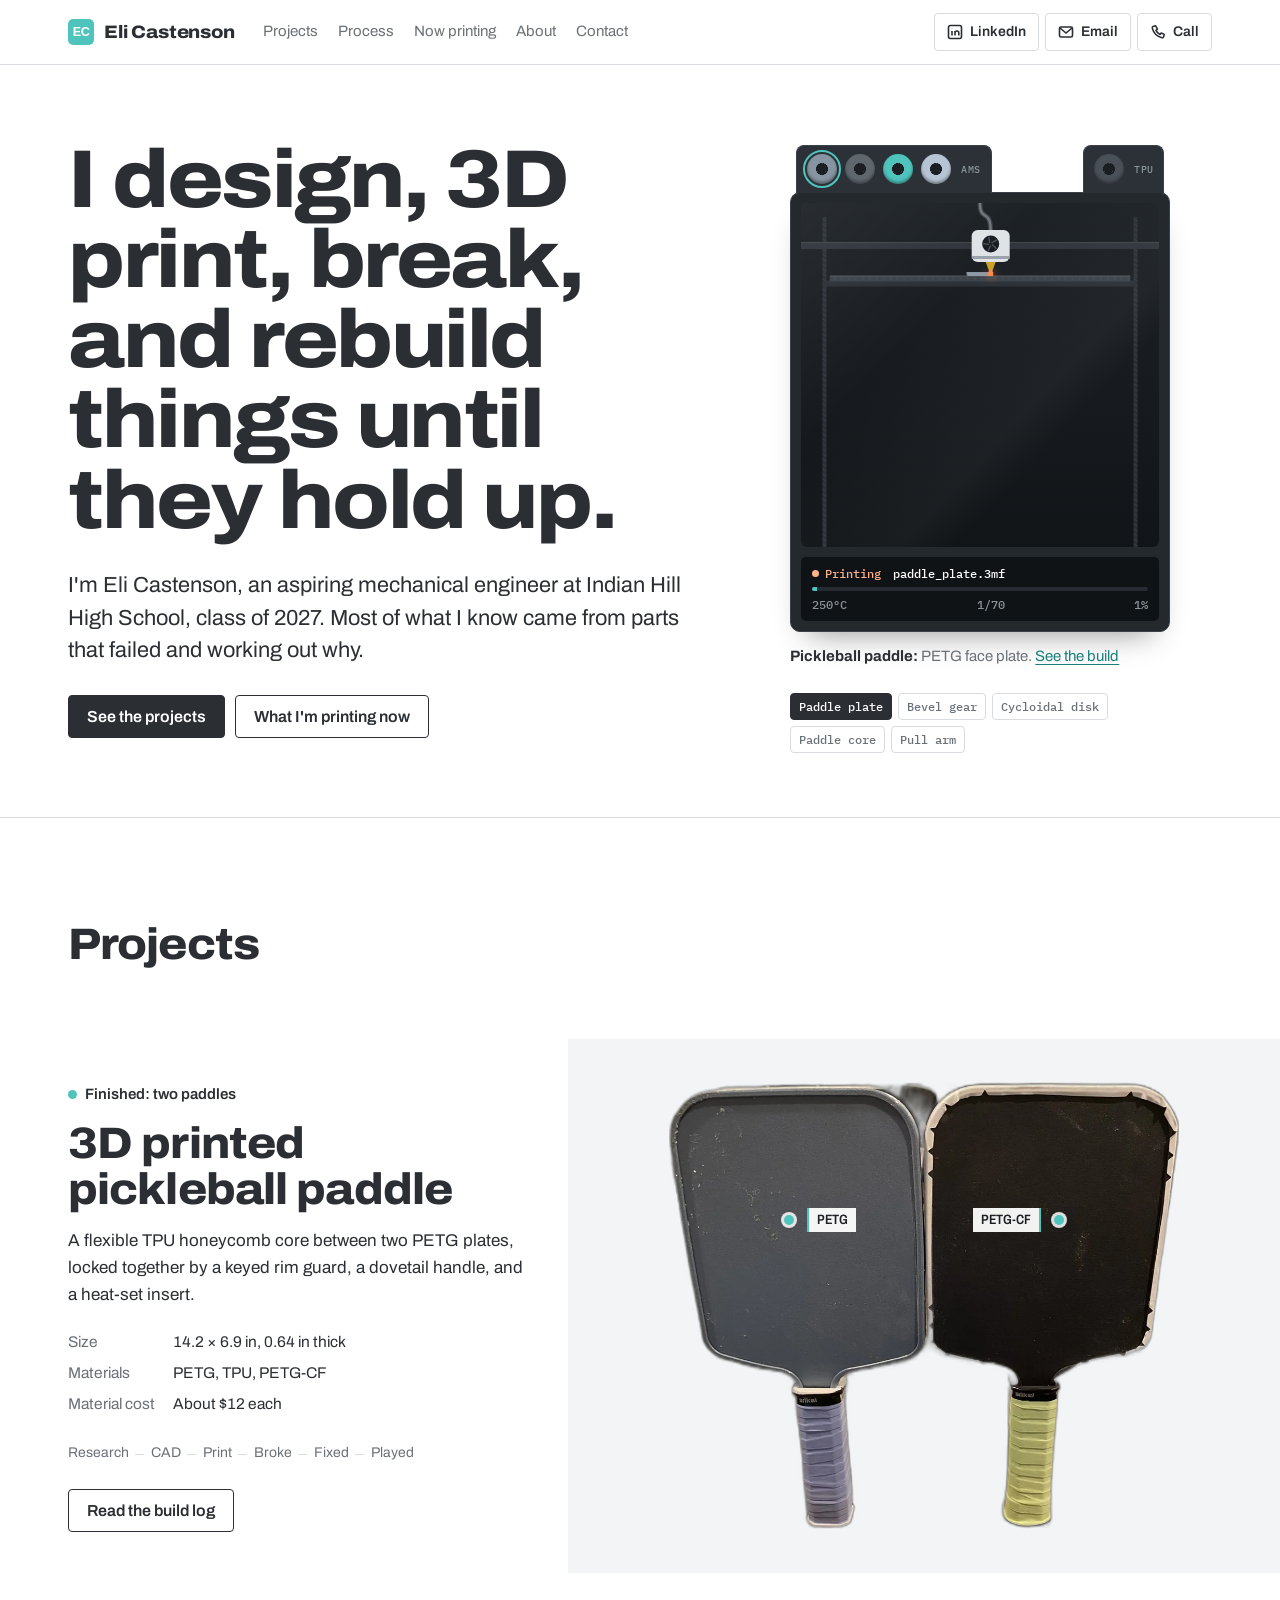
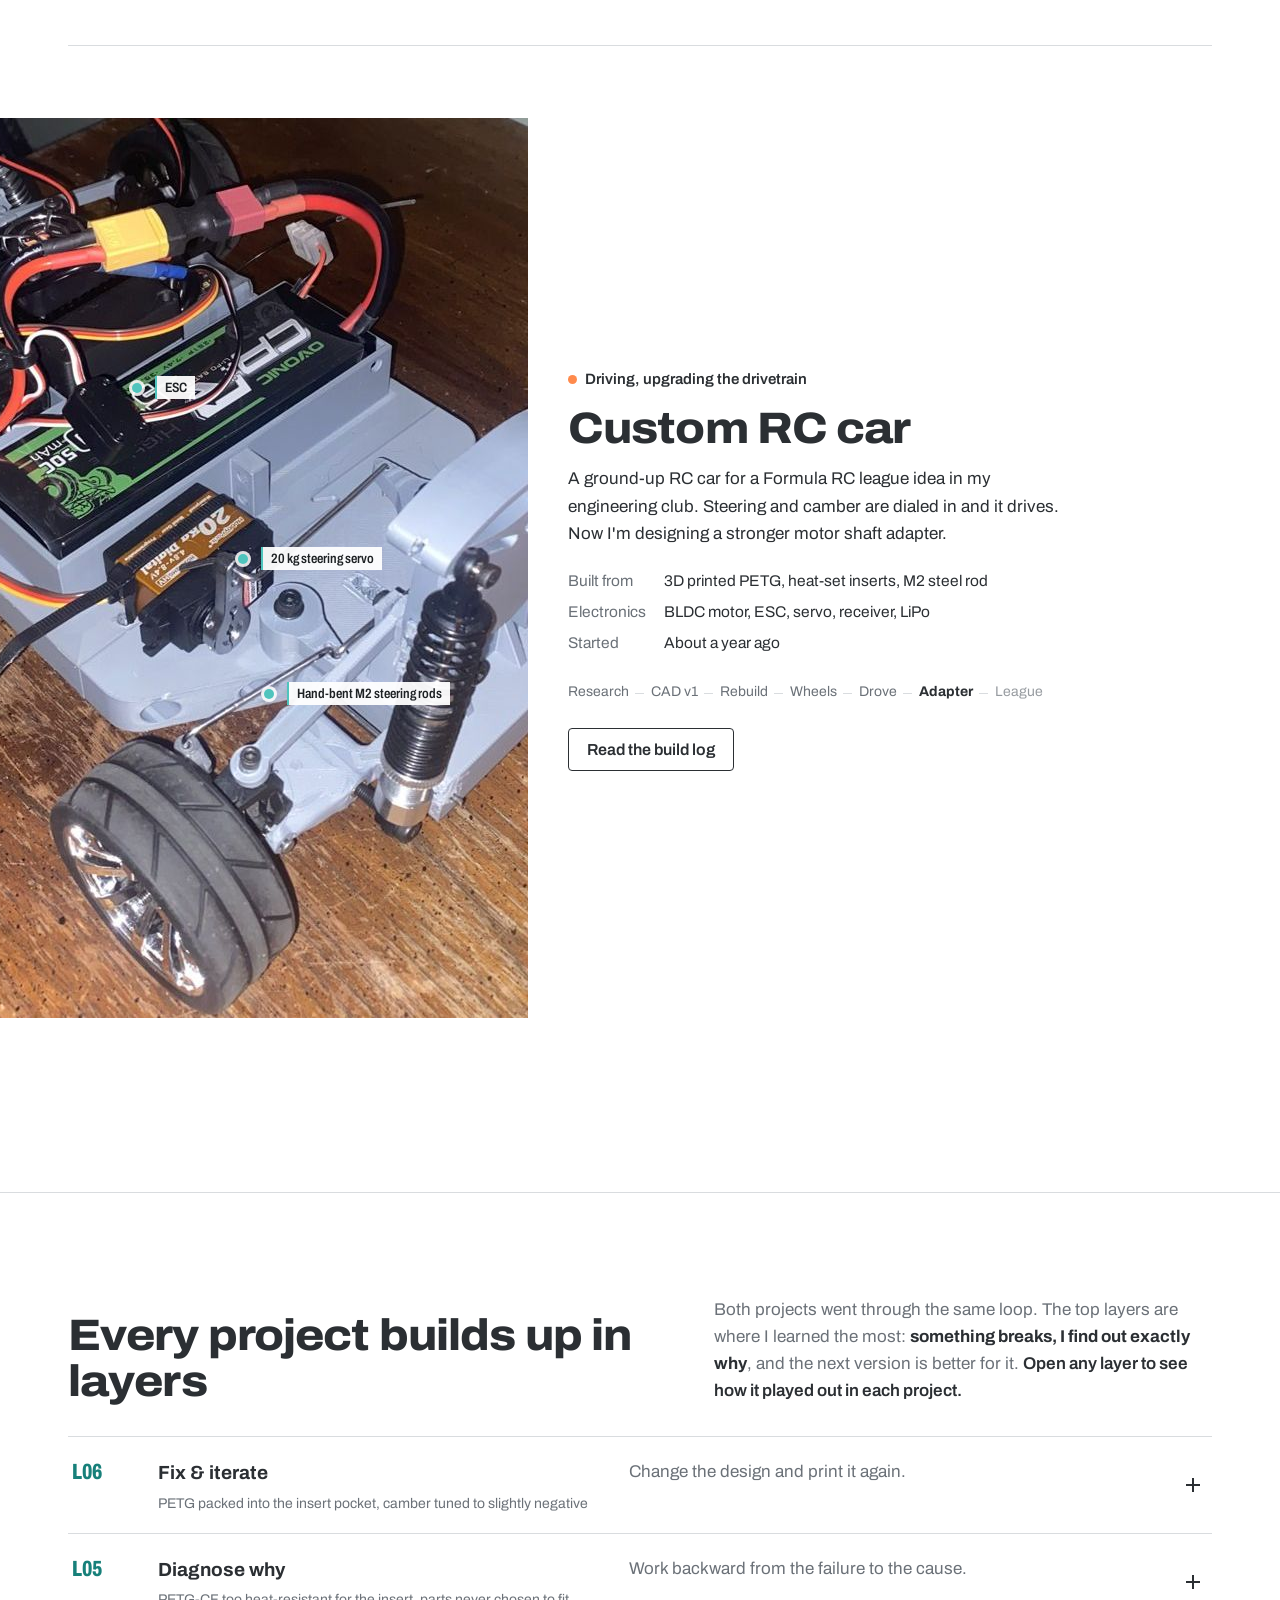
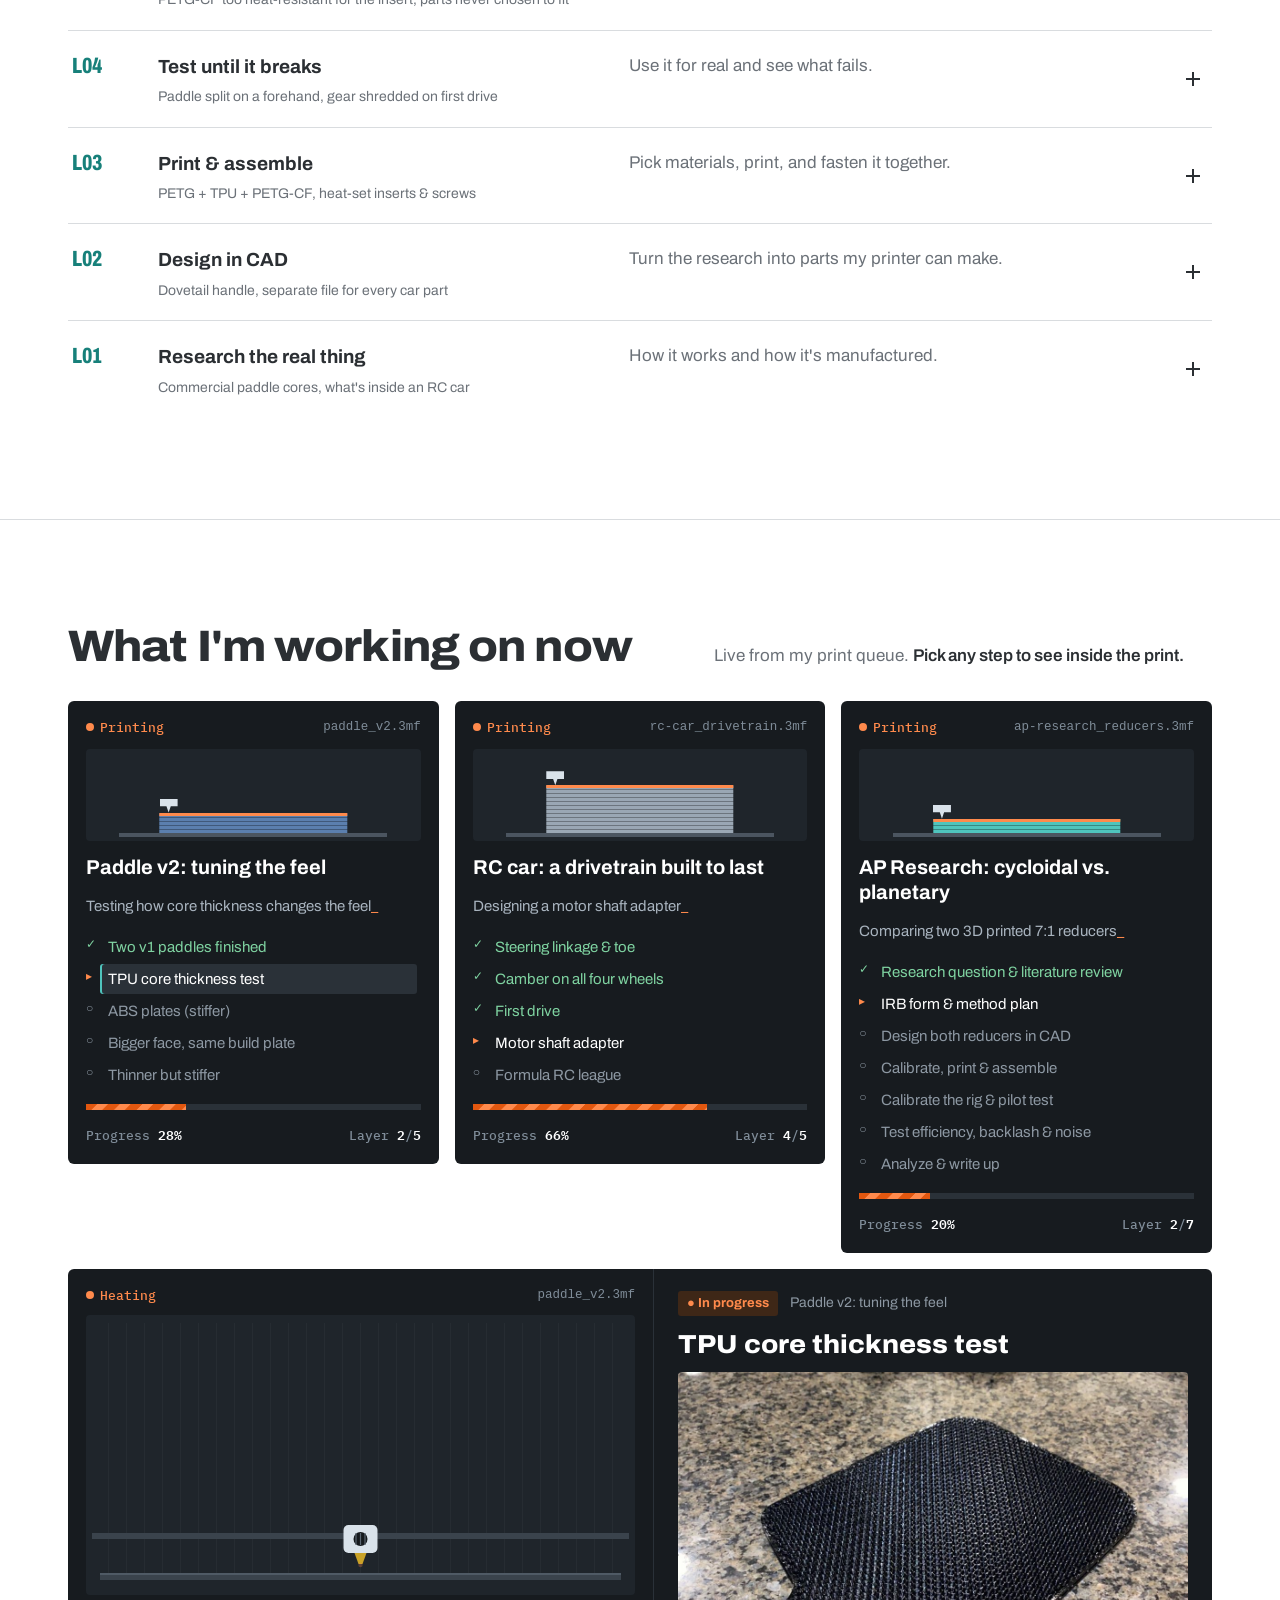
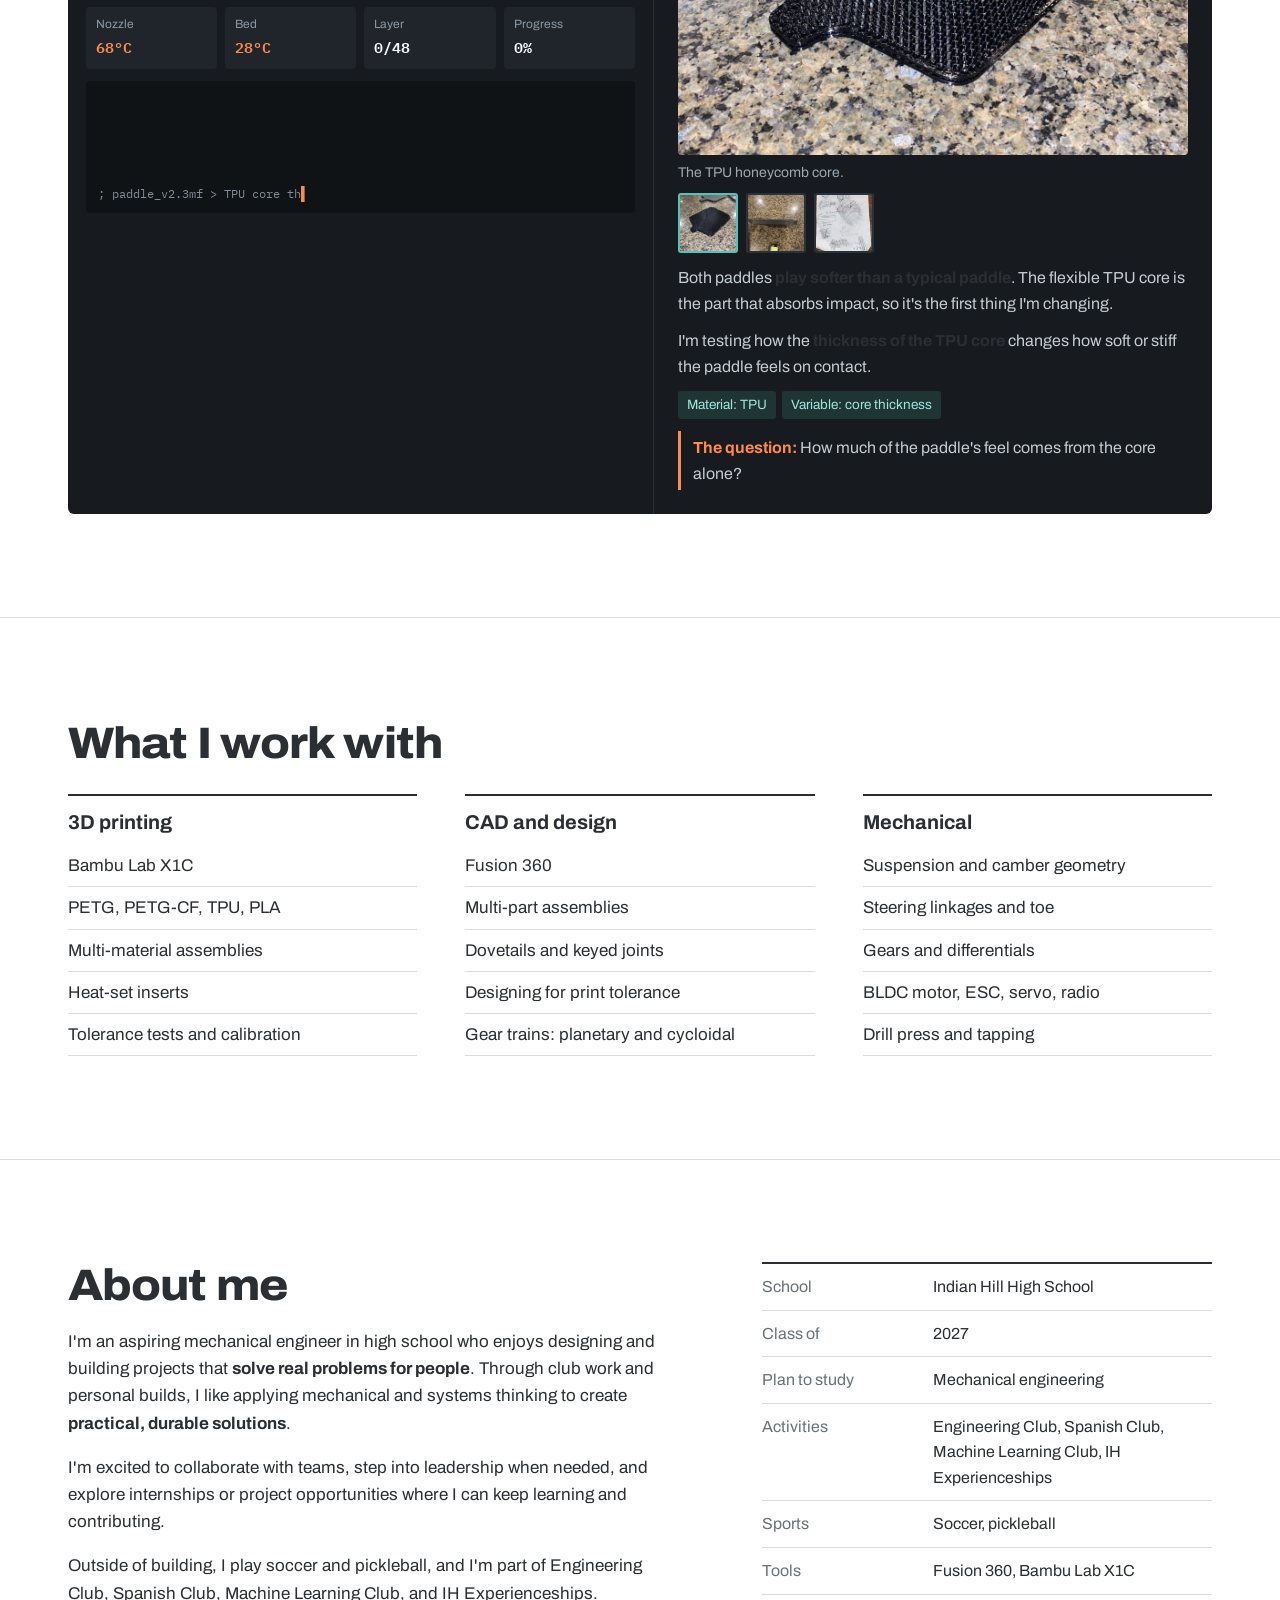
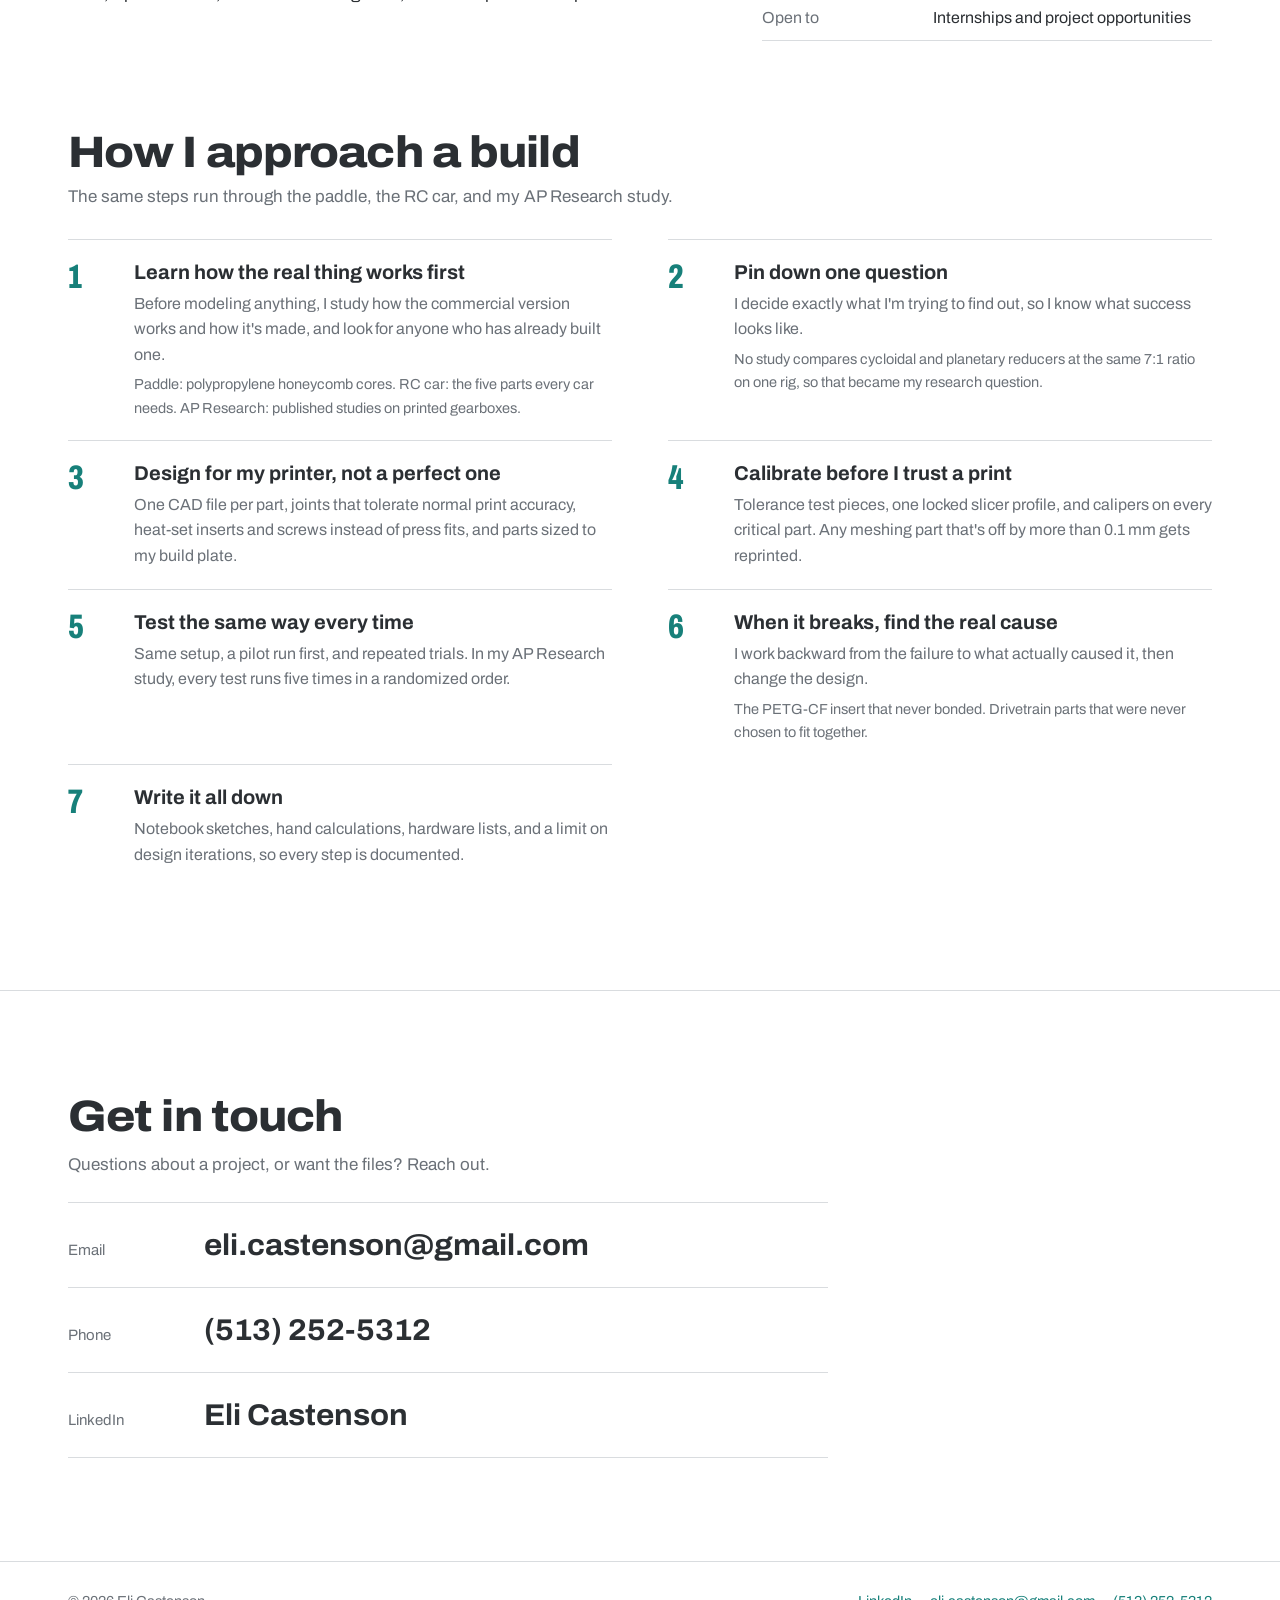
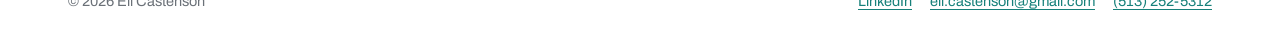
==== index.html @ 27ac88a5 "Animated printer hero that cycles parts from each project; stop stretching photos Co-Authored-By: Cl" ====
<!doctype html>
<html lang="en">
<head>
  <meta charset="utf-8">
  <meta name="viewport" content="width=device-width, initial-scale=1">
  <title>Eli Castenson: engineering portfolio</title>
  <meta name="description" content="Design projects by Eli Castenson: a 3D printed pickleball paddle, a custom RC car, and an AP Research study of printed gearboxes.">
  <meta property="og:title" content="Eli Castenson: engineering portfolio">
  <meta property="og:description" content="Design projects by Eli Castenson: a 3D printed pickleball paddle, a custom RC car, and an AP Research study of printed gearboxes.">
  <meta property="og:image" content="images/paddle/card.jpg">
  <link rel="icon" href="favicon.svg" type="image/svg+xml">
  <link rel="icon" href="favicon-32.png" type="image/png" sizes="32x32">
  <link rel="icon" href="favicon.ico" sizes="any">
  <link rel="apple-touch-icon" href="apple-touch-icon.png">
  <meta name="theme-color" content="#ffffff">
  <link rel="preconnect" href="https://fonts.googleapis.com">
  <link rel="preconnect" href="https://fonts.gstatic.com" crossorigin>
  <link href="https://fonts.googleapis.com/css2?family=Archivo:wdth,wght@62..125,400..800&family=IBM+Plex+Mono:wght@400;500;600&display=swap" rel="stylesheet">
  <link rel="stylesheet" href="style.css?v=12">
</head>
<body>

<header class="site-header">
  <div class="wrap">
    <a class="brand" href="index.html"><img src="favicon.svg" alt="">Eli Castenson</a>
    <nav class="nav" aria-label="Main">
      <a href="#projects">Projects</a>
      <a href="#process">Process</a>
      <a href="#now">Now printing</a>
      <a href="#about">About</a>
      <a href="#contact">Contact</a>
    </nav>
    <div class="hdr-contact">
      <a href="https://www.linkedin.com/in/eli-castenson-846267266/" target="_blank" rel="noopener"><svg viewBox="0 0 16 16" fill="none" stroke="currentColor" stroke-width="1.6" aria-hidden="true"><rect x="1.5" y="1.5" width="13" height="13" rx="2"/><path d="M5 7v4.5M5 4.6v.1M8 11.5V7m0 2c0-1.3.9-2 2-2s1.8.7 1.8 2v2.5"/></svg><span>LinkedIn</span></a>
      <a href="mailto:eli.castenson@gmail.com"><svg viewBox="0 0 16 16" fill="none" stroke="currentColor" stroke-width="1.6" aria-hidden="true"><rect x="1.5" y="3" width="13" height="10" rx="1.5"/><path d="M2 4l6 5 6-5"/></svg><span>Email</span></a>
      <a href="tel:+15132525312"><svg viewBox="0 0 16 16" fill="none" stroke="currentColor" stroke-width="1.6" aria-hidden="true"><path d="M5.6 1.8 3.4 2.3c-.8.2-1.3 1-1.1 1.8 1.2 4.7 4.9 8.4 9.6 9.6.8.2 1.6-.3 1.8-1.1l.5-2.2-3-1.4-1.2 1.4c-1.8-.8-3.2-2.2-4-4l1.4-1.2z" stroke-linejoin="round"/></svg><span>Call</span></a>
    </div>
  </div>
</header>

<main>

  <!-- Hero: a printer that keeps printing real parts from my projects (hero-printer.js) -->
  <section class="hero">
    <div class="wrap hero-grid">
      <div class="hero-text">
        <h1>I design, 3D print, break, and rebuild things until they hold up.</h1>
        <p class="lede">I'm Eli Castenson, an aspiring mechanical engineer at Indian Hill High School, class of 2027. Most of what I know came from parts that failed and working out why.</p>
        <div class="actions">
          <a class="btn solid" href="#projects">See the projects</a>
          <a class="btn" href="#now">What I'm printing now</a>
        </div>
      </div>

      <figure class="hp" id="hp">
        <div class="hp-top" aria-hidden="true">
          <div class="hp-ams"><span class="sp" style="--c:#8794a1"></span><span class="sp" style="--c:#5f666d"></span><span class="sp" style="--c:#4fc4bd"></span><span class="sp" style="--c:#b7c4d3"></span><small>AMS</small></div>
          <div class="hp-ext"><span class="sp" style="--c:#4a5057"></span><small>TPU</small></div>
        </div>
        <div class="hp-box">
          <canvas class="hp-cv" role="img" aria-label="A 3D printer printing parts from my projects"></canvas>
          <div class="hp-scr" aria-hidden="true">
            <span class="hp-state">Heating</span>
            <code class="hp-file">paddle_plate.3mf</code>
            <span class="hp-bar"><i></i></span>
            <span class="hp-read"><span class="hp-noz">25°C</span><span class="hp-layer">0/0</span><span class="hp-pct">0%</span></span>
          </div>
        </div>
        <figcaption class="hp-cap"><span class="hp-what"><strong>Pickleball paddle:</strong> PETG face plate.</span> <a class="hp-link" href="paddle.html">See the build</a></figcaption>
        <div class="hp-pick" role="group" aria-label="Choose a part to print"></div>
      </figure>
    </div>
  </section>

  <!-- Projects -->
  <section id="projects">
    <div class="wrap">
      <h2>Projects</h2>

      <article class="proj">
        <div class="proj-text">
          <span class="state">Finished: two paddles</span>
          <h2><a href="paddle.html">3D printed pickleball paddle</a></h2>
          <p>A flexible TPU honeycomb core between two PETG plates, locked together by a keyed rim guard, a dovetail handle, and a heat-set insert.</p>
          <dl class="spec-list">
            <dt>Size</dt><dd>14.2 &times; 6.9 in, 0.64 in thick</dd>
            <dt>Materials</dt><dd>PETG, TPU, PETG-CF</dd>
            <dt>Material cost</dt><dd>About $12 each</dd>
          </dl>
          <ol class="mini-process" aria-label="Process">
            <li>Research</li><li>CAD</li><li>Print</li><li>Broke</li><li>Fixed</li><li>Played</li>
          </ol>
          <a class="btn" href="paddle.html">Read the build log</a>
        </div>
        <figure class="proj-media dimfig">
          <img class="mat" src="images/compare/mine-pair.webp" alt="My two finished 3D printed pickleball paddles, PETG on the left and PETG-CF on the right">
          <span class="lead" style="--x:31%;--y:34%"><span>PETG</span></span>
          <span class="lead l" style="--x:69%;--y:34%"><span>PETG-CF</span></span>
        </figure>
      </article>

      <article class="proj flip">
        <div class="proj-text">
          <span class="state wip">Driving, upgrading the drivetrain</span>
          <h2><a href="rc-car.html">Custom RC car</a></h2>
          <p>A ground-up RC car for a Formula RC league idea in my engineering club. Steering and camber are dialed in and it drives. Now I'm designing a stronger motor shaft adapter.</p>
          <dl class="spec-list">
            <dt>Built from</dt><dd>3D printed PETG, heat-set inserts, M2 steel rod</dd>
            <dt>Electronics</dt><dd>BLDC motor, ESC, servo, receiver, LiPo</dd>
            <dt>Started</dt><dd>About a year ago</dd>
          </dl>
          <ol class="mini-process" aria-label="Process">
            <li>Research</li><li>CAD v1</li><li>Rebuild</li><li>Wheels</li><li>Drove</li><li class="now">Adapter</li><li class="todo">League</li>
          </ol>
          <a class="btn" href="rc-car.html">Read the build log</a>
        </div>
        <figure class="proj-media dimfig">
          <img src="images/rc-car/card.jpg" alt="The custom RC car with its 3D printed chassis, suspension, and electronics" width="1200" height="900">
          <span class="lead" style="--x:26%;--y:30%"><span>ESC</span></span>
          <span class="lead" style="--x:46%;--y:49%"><span>20 kg steering servo</span></span>
          <span class="lead" style="--x:51%;--y:64%"><span>Hand-bent M2 steering rods</span></span>
        </figure>
      </article>
    </div>
  </section>

  <!-- Process -->
  <section id="process">
    <div class="wrap">
      <div class="process-head">
        <h2>Every project builds up in layers</h2>
        <p>Both projects went through the same loop. The top layers are where I learned the most: <strong>something breaks, I find out exactly why</strong>, and the next version is better for it. <span class="hint">Open any layer to see how it played out in each project.</span></p>
      </div>
      <ol class="stack" id="stack">
          <li>
            <details class="layer">
              <summary>
                <span class="ln">L01</span>
                <span class="layer-head"><span class="lh-title">Research the real thing</span><span class="lh-desc">How it works and how it's manufactured.</span><span class="ex">Commercial paddle cores, what's inside an RC car</span></span>
                <span class="chev" aria-hidden="true"></span>
              </summary>
              <div class="layer-detail">
                <p class="layer-intro">Before I model anything, I want to know <strong>how the real product works</strong>, how it's made, and whether anyone has already tried building one. That tells me what has to stay the same and what I can change for a 3D printer.</p>
                <div class="layer-cols">
              <div class="layer-col">
                <figure class="ratio-4-3"><img src="images/paddle/sketches.jpg" alt="Pencil sketches of the paddle face, TPU core, and insert pocket" loading="lazy"></figure>
                <div>
                  <h4>In the paddle</h4>
                  <p>I researched how commercial paddles work and how they're manufactured. High-end paddles use a <strong>polypropylene honeycomb core</strong> between stiff face sheets. I found one 3D printed paddle project and borrowed its approach: <strong>TPU sandwiched between harder plates</strong>. They used ABS; I used PETG.</p>
                  <a class="more" href="paddle.html#research">See it in the build log</a>
                </div>
              </div>
              <div class="layer-col">
                <figure class="ratio-4-3"><img src="images/rc-car/electronics.jpg" alt="Top view of the car's electronics" loading="lazy"></figure>
                <div>
                  <h4>In the RC car</h4>
                  <p>I researched what most RC cars have, and my dad showed me pictures of his from the 1980s. Every one has a radio receiver, a BLDC motor, an ESC to drive the motor's phases, a steering servo, and a battery. <strong>I ordered one of each</strong>, picking for value.</p>
                  <a class="more" href="rc-car.html#research">See it in the build log</a>
                </div>
              </div>
                </div>
              </div>
            </details>
          </li>
          <li>
            <details class="layer">
              <summary>
                <span class="ln">L02</span>
                <span class="layer-head"><span class="lh-title">Design in CAD</span><span class="lh-desc">Turn the research into parts my printer can make.</span><span class="ex">Dovetail handle, separate file for every car part</span></span>
                <span class="chev" aria-hidden="true"></span>
              </summary>
              <div class="layer-detail">
                <p class="layer-intro">Next I turn the research into <strong>parts my printer can actually make</strong>. That means planning around build plate size, how parts join together, and how accurate the printer really is.</p>
                <div class="layer-cols">
              <div class="layer-col">
                <figure class="ratio-4-3"><img src="images/paddle/parts.jpg" alt="All the printed paddle parts laid out" loading="lazy"></figure>
                <div>
                  <h4>In the paddle</h4>
                  <p>A <strong>TPU honeycomb core with a PETG plate on each side</strong>. A rim guard with a circular key presses into a channel around the core, and the plates join at the handle with a dovetail. I kept the face slightly small to fit my build plate and made the handle longer than standard.</p>
                  <a class="more" href="paddle.html#design">See it in the build log</a>
                </div>
              </div>
              <div class="layer-col">
                <figure class="ratio-4-3"><img src="images/rc-car/sketch.jpg" alt="Hand sketch of the RC car layout" loading="lazy"></figure>
                <div>
                  <h4>In the RC car</h4>
                  <p>My first design put every part in one CAD file, so moving one thing meant moving everything. For version 2, I <strong>gave each part its own file</strong> and avoided joints that needed extreme accuracy from my printer.</p>
                  <a class="more" href="rc-car.html#rethink">See it in the build log</a>
                </div>
              </div>
                </div>
              </div>
            </details>
          </li>
          <li>
            <details class="layer">
              <summary>
                <span class="ln">L03</span>
                <span class="layer-head"><span class="lh-title">Print &amp; assemble</span><span class="lh-desc">Pick materials, print, and fasten it together.</span><span class="ex">PETG + TPU + PETG-CF, heat-set inserts &amp; screws</span></span>
                <span class="chev" aria-hidden="true"></span>
              </summary>
              <div class="layer-detail">
                <p class="layer-intro">Choosing materials is part of the design. Each one bends, handles heat, and bonds differently, and how parts are fastened changes how the whole thing behaves.</p>
                <div class="layer-cols">
              <div class="layer-col">
                <figure class="ratio-4-3"><img src="images/paddle/core.jpg" alt="The printed TPU honeycomb core" loading="lazy"></figure>
                <div>
                  <h4>In the paddle</h4>
                  <p>Printed on my Bambu Lab X1C in PETG, TPU, and PETG-CF, then glued together. An <strong>M3 brass heat-set insert</strong> in a hex pocket fuses the plates, and a screw in the bottom of the handle holds the whole assembly together.</p>
                  <a class="more" href="paddle.html#design">See it in the build log</a>
                </div>
              </div>
              <div class="layer-col">
                <figure class="ratio-4-3 pos-top"><img src="images/rc-car/notes-hardware.jpg" alt="Handwritten list of inserts, screws, and rods" loading="lazy"></figure>
                <div>
                  <h4>In the RC car</h4>
                  <p>Version 1 had no fasteners, so prints rarely fit. I ordered heat-set inserts and M3–M5 screws and <strong>fastened parts together instead of printing them in place</strong>. It worked much better.</p>
                  <a class="more" href="rc-car.html#rethink">See it in the build log</a>
                </div>
              </div>
                </div>
              </div>
            </details>
          </li>
          <li>
            <details class="layer">
              <summary>
                <span class="ln">L04</span>
                <span class="layer-head"><span class="lh-title">Test until it breaks</span><span class="lh-desc">Use it for real and see what fails.</span><span class="ex">Paddle split on a forehand, gear shredded on first drive</span></span>
                <span class="chev" aria-hidden="true"></span>
              </summary>
              <div class="layer-detail">
                <p class="layer-intro">The only way to know if a design works is to use it for real. Failures show me what the CAD model couldn't.</p>
                <div class="layer-cols">
              <div class="layer-col">
                <figure class="ratio-4-3"><img src="images/paddle/handle.jpg" alt="A printed handle piece" loading="lazy"></figure>
                <div>
                  <h4>In the paddle</h4>
                  <p>Before I added glue, <strong>the layers slid against each other</strong> and the paddle flexed too much to play with. Later, the <strong>PETG-CF paddle split on a forehand</strong> when the top half came off.</p>
                  <a class="more" href="paddle.html#failures">See it in the build log</a>
                </div>
              </div>
              <div class="layer-col">
                <figure class="ratio-4-3"><img src="images/rc-car/shredded-gear.jpg" alt="The shredded PETG-CF bevel gear" loading="lazy"></figure>
                <div>
                  <h4>In the RC car</h4>
                  <p>My printed differential gears <strong>weren't accurate enough to carry load</strong>. The <strong>PETG-CF bevel gear shredded</strong> the instant the motor drove it. And my first pull arms gave so much positive camber the car couldn't even move.</p>
                  <a class="more" href="rc-car.html#drivetrain">See it in the build log</a>
                </div>
              </div>
                </div>
              </div>
            </details>
          </li>
          <li>
            <details class="layer">
              <summary>
                <span class="ln">L05</span>
                <span class="layer-head"><span class="lh-title">Diagnose why</span><span class="lh-desc">Work backward from the failure to the cause.</span><span class="ex">PETG-CF too heat-resistant for the insert, parts never chosen to fit</span></span>
                <span class="chev" aria-hidden="true"></span>
              </summary>
              <div class="layer-detail">
                <p class="layer-intro">A failure is only useful once I find the real cause, not just the symptom. This is where I learned the most.</p>
                <div class="layer-cols">
              <div class="layer-col">
                <figure class="ratio-4-3"><img src="images/paddle/plate.jpg" alt="A PETG face plate" loading="lazy"></figure>
                <div>
                  <h4>In the paddle</h4>
                  <p>The floppy feel <strong>came from the layers slipping, not from soft material</strong>. The split <strong>traced back to the brass insert</strong>: PETG-CF handles heat better than PETG, so the plastic around it never got hot enough to bond.</p>
                  <a class="more" href="paddle.html#failures">See it in the build log</a>
                </div>
              </div>
              <div class="layer-col">
                <figure class="ratio-4-3 pos-top"><img src="images/rc-car/sleeve-calcs.jpg" alt="Hand calculations for the adapter sleeve" loading="lazy"></figure>
                <div>
                  <h4>In the RC car</h4>
                  <p>Most drivetrain problems came from <strong>parts I never checked against each other</strong>. The metal gear's bore was too big for the motor shaft, the sleeve we machined came out oversized, and its walls were too thin for a grub screw. The short suspension arms came from mixing up a radius and a diameter.</p>
                  <a class="more" href="rc-car.html#drivetrain">See it in the build log</a>
                </div>
              </div>
                </div>
              </div>
            </details>
          </li>
          <li>
            <details class="layer">
              <summary>
                <span class="ln">L06</span>
                <span class="layer-head"><span class="lh-title">Fix &amp; iterate</span><span class="lh-desc">Change the design and print it again.</span><span class="ex">PETG packed into the insert pocket, camber tuned to slightly negative</span></span>
                <span class="chev" aria-hidden="true"></span>
              </summary>
              <div class="layer-detail">
                <p class="layer-intro">Then I change the design and print again. Each version is better than the last because of what broke.</p>
                <div class="layer-cols">
              <div class="layer-col">
                <figure class="ratio-4-3"><img src="images/paddle/card.jpg" alt="The two finished paddles" loading="lazy"></figure>
                <div>
                  <h4>In the paddle</h4>
                  <p><strong>Gluing the plates to the core stiffened the paddle</strong>. Packing regular <strong>PETG into the hex pocket</strong> gave the insert something to melt into, and it's held up since. Next: an ABS version, testing TPU core thickness, and a bigger face on the same build plate.</p>
                  <a class="more" href="paddle.html#results">See it in the build log</a>
                </div>
              </div>
              <div class="layer-col">
                <figure class="ratio-4-3"><img src="images/rc-car/rear.jpg" alt="Rear suspension and shocks" loading="lazy"></figure>
                <div>
                  <h4>In the RC car</h4>
                  <p>I designed a part to fix the short arms, adjusted pull arm length until all four wheels had <strong>slightly negative camber</strong>, and bent M2 stainless rods into a steering linkage with near-identical toe. After all of that, <strong>the car drove for the first time</strong>.</p>
                  <a class="more" href="rc-car.html#chassis">See it in the build log</a>
                </div>
              </div>
                </div>
              </div>
            </details>
          </li>
      </ol>
    </div>
  </section>

  <!-- ============ NOW PRINTING ============ -->
  <!--
    To update progress: change each step's class to "done", "now", or leave it blank.
    The progress bar, percentage, and layer count update themselves from those steps.
    Each step's <template> holds what appears in the detail panel when it's clicked.
    data-material sets the temperatures shown in the print animation (PETG, TPU, ABS, PETG-CF, PLA).
  -->
  <section id="now">
    <div class="wrap">
      <div class="process-head">
        <h2>What I'm working on now</h2>
        <p>Live from my print queue. <span class="hint">Pick any step to see inside the print.</span></p>
      </div>

      <div class="jobs">
        <article class="job" style="--job:#5b7fae" data-shape="paddle" data-color="#5b7fae">
          <div class="job-head"><span class="live">Printing</span><code>paddle_v2.3mf</code></div>
          <div class="mini"><div class="bed"></div><div class="obj"></div><div class="nozzle"></div></div>
          <h3>Paddle v2: tuning the feel</h3>
          <p class="cursor">Testing how core thickness changes the feel</p>
          <ol class="steps">
            <li class="done" data-material="PETG">
              <button type="button" class="step-btn" aria-controls="inspector">Two v1 paddles finished</button>
              <template>
                <div class="insp-media"><figure><img src="images/paddle/card.jpg" alt="The two finished paddles standing side by side"><figcaption>Both v1 paddles.</figcaption></figure><figure class="is-video"><video src="videos/pickle-game.mp4" poster="videos/pickle-game-poster.jpg" controls playsinline preload="metadata" aria-label="Video of a game outside with both paddles"></video><figcaption>In a game: PETG on the left, PETG-CF on the right.</figcaption></figure><figure><img src="images/paddle/finished.jpg" alt="Both finished paddles with grips, next to a pickleball"><figcaption>Gripped and ready to play.</figcaption></figure><figure class="is-video"><video src="videos/pickle-slowmo.mp4" poster="videos/pickle-slowmo-poster.jpg" autoplay muted loop playsinline preload="metadata" aria-label="Slow-motion video of the paddle hitting a ball"></video><figcaption>Slow motion: the paddle hitting the ball.</figcaption></figure></div>
                <p>Version 1 is done: <strong>two playable paddles</strong>, one in PETG and one in PETG-CF. Each is a TPU honeycomb core between two plates, locked together by the rim guard, a dovetail handle, and a heat-set insert.</p><p>Both have <strong>held up in real games</strong>, including the PETG-CF paddle after I fixed its insert.</p>
                <ul class="insp-facts"><li>~$12 material each</li><li>Plays softer than typical</li><li>More control &amp; spin</li></ul>
              </template>
            </li>
            <li class="now" data-material="TPU">
              <button type="button" class="step-btn" aria-controls="inspector">TPU core thickness test</button>
              <template>
                <div class="insp-media"><figure><img src="images/paddle/core.jpg" alt="The printed black TPU honeycomb core"><figcaption>The TPU honeycomb core.</figcaption></figure><figure><img src="images/paddle/profile.jpg" alt="A finished paddle seen edge-on, showing its thickness"><figcaption>Edge-on: the core sets the thickness.</figcaption></figure><figure><img src="images/paddle/sketches.jpg" alt="Pencil sketches of the paddle, TPU core, and insert pocket"><figcaption>My original sketches of the core.</figcaption></figure></div>
                <p>Both paddles <strong>play softer than a typical paddle</strong>. The flexible TPU core is the part that absorbs impact, so it's the first thing I'm changing.</p><p>I'm testing how the <strong>thickness of the TPU core</strong> changes how soft or stiff the paddle feels on contact.</p>
                <ul class="insp-facts"><li>Material: TPU</li><li>Variable: core thickness</li></ul><p class="insp-q"><b>The question:</b> How much of the paddle's feel comes from the core alone?</p>
              </template>
            </li>
            <li data-material="ABS">
              <button type="button" class="step-btn" aria-controls="inspector">ABS plates (stiffer)</button>
              <template>
                <div class="insp-media"><figure><img src="images/paddle/plate.jpg" alt="A printed PETG face plate held in hand"><figcaption>A v1 PETG face plate.</figcaption></figure><figure><img src="images/paddle/plate-flat.jpg" alt="A PETG face plate on the counter"><figcaption>The plates take every hit.</figcaption></figure><figure><img src="images/paddle/glue.jpg" alt="Spraying adhesive onto the paddle plates"><figcaption>Bonding plates to the core.</figcaption></figure></div>
                <p>The 3D printed paddle project I learned from used ABS for its plates. <strong>ABS is stiffer than PETG</strong>, but I only had PETG filaments on hand for version 1.</p><p>Since the face plates take every hit, swapping their material is the next way to change the feel.</p>
                <ul class="insp-facts"><li>Material: ABS</li><li>Compare against PETG</li></ul>
              </template>
            </li>
            <li data-material="PETG">
              <button type="button" class="step-btn" aria-controls="inspector">Bigger face, same build plate</button>
              <template>
                <div class="insp-media"><figure><img src="images/paddle/parts.jpg" alt="All the printed paddle parts laid out"><figcaption>Every v1 part, sized to fit my build plate.</figcaption></figure><figure><img src="images/paddle/plate-flat.jpg" alt="A PETG face plate on the counter"><figcaption>The v1 face is slightly smaller than standard.</figcaption></figure></div>
                <p>I kept the version 1 face slightly smaller than a standard paddle so it would fit on my printer's build plate.</p><p>Next, I'm changing the design so a <strong>regulation-size face</strong> can be printed on the same printer.</p>
                <ul class="insp-facts"><li>Goal: regulation-size face</li><li>Same Bambu Lab X1C</li></ul>
              </template>
            </li>
            <li data-material="PETG">
              <button type="button" class="step-btn" aria-controls="inspector">Thinner but stiffer</button>
              <template>
                <div class="insp-media"><figure><img src="images/paddle/profile.jpg" alt="A finished paddle seen edge-on"><figcaption>Version 1's thickness.</figcaption></figure><figure><img src="images/paddle/finished.jpg" alt="Both finished paddles"><figcaption>The v1 paddles to beat.</figcaption></figure></div>
                <p>A thinner paddle usually flexes more, so making it thinner <em>and</em> stiffer means <strong>two goals pulling against each other</strong>.</p><p>Figuring out that trade-off is the next design challenge.</p>
                <p class="insp-q"><b>The question:</b> Can I get a thinner paddle without losing stiffness?</p>
              </template>
            </li>
          </ol>
          <div class="bar"><span></span></div>
          <div class="job-meta"><span>Progress <b class="pct">0%</b></span><span>Layer <b class="layer">0</b>/<b class="total">0</b></span></div>
        </article>

        <article class="job" style="--job:#9aa7b4" data-shape="car" data-color="#9aa7b4">
          <div class="job-head"><span class="live">Printing</span><code>rc-car_drivetrain.3mf</code></div>
          <div class="mini"><div class="bed"></div><div class="obj"></div><div class="nozzle"></div></div>
          <h3>RC car: a drivetrain built to last</h3>
          <p class="cursor">Designing a motor shaft adapter</p>
          <ol class="steps">
            <li class="done" data-material="PETG">
              <button type="button" class="step-btn" aria-controls="inspector">Steering linkage &amp; toe</button>
              <template>
                <div class="insp-media"><figure class="is-video"><video src="videos/steering-demo.mp4" poster="videos/steering-demo-poster.jpg" autoplay muted loop playsinline preload="metadata" aria-label="Video of the front wheels steering left and right"></video><figcaption>The steering working.</figcaption></figure><figure><img src="images/rc-car/notes-steering.jpg" alt="A dimensioned part sketch with 'steering next!'"><figcaption>My notebook: steering was next.</figcaption></figure><figure><img src="images/rc-car/notes-redesign.jpg" alt="The handwritten redesign list"><figcaption>"Fix steering from jumping" was on the list.</figcaption></figure></div>
                <p>I <strong>bent M2 stainless steel rods by hand</strong> to make the steering linkage. After some practice, I could bend them precisely enough that the toe on both front wheels came out <strong>almost identical</strong>.</p><p>Fixing the steering from jumping was one of the items on my version 2 redesign list.</p>
                <ul class="insp-facts"><li>M2 stainless rod</li><li>Hand-bent</li><li>Near-identical toe</li></ul>
              </template>
            </li>
            <li class="done" data-material="PETG">
              <button type="button" class="step-btn" aria-controls="inspector">Camber on all four wheels</button>
              <template>
                <div class="insp-media"><figure><img src="images/rc-car/rear.jpg" alt="Rear suspension and shocks"><figcaption>Rear suspension and shocks.</figcaption></figure><figure><img src="images/rc-car/hero.jpg" alt="The assembled RC car"><figcaption>All four wheels at slightly negative camber.</figcaption></figure><figure><img src="images/rc-car/shock.jpg" alt="Measuring a shock with calipers"><figcaption>Measuring a shock.</figcaption></figure></div>
                <p>My first pull arms, which support the top of each wheel, gave <strong>so much positive camber that the car couldn't move</strong>. I kept redesigning and testing their length until all four wheels sat at <strong>slightly negative camber</strong>.</p><p>Along the way I also fixed suspension arms I'd made too short by using a radius where I meant a diameter.</p>
                <ul class="insp-facts"><li>Extreme positive → slightly negative</li><li>Pull arm length</li></ul>
              </template>
            </li>
            <li class="done" data-material="PETG">
              <button type="button" class="step-btn" aria-controls="inspector">First drive</button>
              <template>
                <div class="insp-media"><figure class="is-video"><video src="videos/rc-first-drive.mp4" poster="videos/rc-first-drive-poster.jpg" controls playsinline preload="metadata" aria-label="Video of the RC car driving for the first time"></video><figcaption>The first test drive.</figcaption></figure><figure><img src="images/rc-car/electronics.jpg" alt="Top view of the car's electronics"><figcaption>Receiver, ESC, servo, and battery on board.</figcaption></figure></div>
                <p>After all the redesigns, the car drove for the first time.</p>
                <ul class="insp-facts"><li>It drives!</li></ul>
              </template>
            </li>
            <li class="now" data-material="PETG-CF">
              <button type="button" class="step-btn" aria-controls="inspector">Motor shaft adapter</button>
              <template>
                <div class="insp-media"><figure><img src="images/rc-car/shredded-gear.jpg" alt="The shredded PETG-CF bevel gear"><figcaption>The PETG-CF bevel gear after one try.</figcaption></figure><figure><img src="images/rc-car/sleeve-calcs.jpg" alt="Hand calculations for the adapter sleeve"><figcaption>Planning the adapter sleeve.</figcaption></figure><figure><img src="images/rc-car/grub-screw.jpg" alt="Tightening the grub screw on the sleeve"><figcaption>Tightening the grub screw.</figcaption></figure><figure><img src="images/rc-car/motor.jpg" alt="The motor mount with the metal bevel gear"><figcaption>The motor with the metal bevel gear.</figcaption></figure></div>
                <p>The drivetrain is where <strong>most of my time has gone</strong>. My printed differential couldn't carry load, the PETG-CF bevel gear shredded on the first drive, the metal gear didn't fit the motor shaft, and the machined aluminum sleeve stripped under its grub screw.</p>
                <p>Now I'm <strong>designing an adapter</strong> that either sets onto or fits over the motor shaft. I'm deciding between ordering it from a machining service like PCBWay or making it from the other end of the shaft I already ordered.</p>
                <ul class="insp-facts"><li>Order from PCBWay?</li><li>Or reuse the spare shaft end?</li><li>Lesson: pick parts as a system</li></ul>
                <p class="insp-q"><b>The question:</b> Which option gives a strong, accurate fit on the motor shaft?</p>
              </template>
            </li>
            <li data-material="PETG">
              <button type="button" class="step-btn" aria-controls="inspector">Formula RC league</button>
              <template>
                <div class="insp-media"><figure><img src="images/rc-car/card.jpg" alt="The finished RC car"><figcaption>The car that started it.</figcaption></figure><figure><img src="images/rc-car/sketch.jpg" alt="Hand sketch of the RC car layout"><figcaption>Where it began: my first layout sketch.</figcaption></figure></div>
                <p>The reason I started this car: an idea for a <strong>"Formula RC" league</strong> in my engineering club. Once the drivetrain is solid, getting the league going is the next step.</p><p><span class="todo">Add your plan: how the league would work and what you're doing next.</span></p>
                <ul class="insp-facts"><li>Engineering club</li></ul>
              </template>
            </li>
          </ol>
          <div class="bar"><span></span></div>
          <div class="job-meta"><span>Progress <b class="pct">0%</b></span><span>Layer <b class="layer">0</b>/<b class="total">0</b></span></div>
        </article>

        <article class="job" style="--job:#4fc4bd" data-shape="reducer" data-color="#4fc4bd">
          <div class="job-head"><span class="live">Printing</span><code>ap-research_reducers.3mf</code></div>
          <div class="mini"><div class="bed"></div><div class="obj"></div><div class="nozzle"></div></div>
          <h3>AP Research: cycloidal vs. planetary</h3>
          <p class="cursor">Comparing two 3D printed 7:1 reducers</p>
          <ol class="steps">
            <li class="done" data-material="PLA">
              <button type="button" class="step-btn" aria-controls="inspector">Research question &amp; literature review</button>
              <template>
                <div class="insp-media"><figure class="is-diagram"><img src="images/ap-research/planetary.svg" alt="Diagram of a 7:1 single-stage planetary gearbox: a 12-tooth sun, three 30-tooth planets, and a fixed 72-tooth ring"><figcaption>Planetary: one way to get 7:1 (illustration).</figcaption></figure><figure class="is-diagram"><img src="images/ap-research/cycloidal.svg" alt="Diagram of a 7:1 cycloidal drive: a 7-lobe disk on an eccentric bearing inside 8 ring pins"><figcaption>Cycloidal: one way to get 7:1 (illustration).</figcaption></figure></div>
                <p>Low-cost robots rely more and more on 3D printed speed reducers, which let small, weak motors drive heavy joints. Cycloidal drives and planetary gearboxes are the <strong>two most commonly printed designs</strong>, and several studies claim cycloidal drives suit printing better.</p><p>But most published work tests one design by itself, at different ratios and with different methods, so <strong>the results can't be compared</strong>. The few studies that compare designs on one test bench leave out efficiency, backlash, or noise.</p>
                <ul class="insp-facts"><li>Cycloidal vs. planetary</li><li>7:1 ratio</li><li>PLA</li></ul><p class="insp-q"><b>My research question:</b> How do student-designed, 3D printed (PLA) cycloidal and single-stage planetary speed reducers with an identical 7:1 reduction ratio compare in efficiency, noise, and backlash when printed and tested under identical conditions?</p>
              </template>
            </li>
            <li class="now" data-material="PLA">
              <button type="button" class="step-btn" aria-controls="inspector">IRB form &amp; method plan</button>
              <template>
                
                <p>The study is a quantitative, comparative experiment with no human participants. It follows the approach of Roozing and Roozing (2024) and Bezzini et al. (2024), who both compared printed designs on one shared test rig.</p><p>I'll build <strong>one prototype of each design</strong> and <strong>repeat every test five times</strong>. The conclusions apply to these two prototypes, which I'll state as a limitation.</p>
                <ul class="insp-facts"><li>No human participants</li><li>5 trials per test</li><li>One shared test rig</li></ul>
              </template>
            </li>
            <li data-material="PLA">
              <button type="button" class="step-btn" aria-controls="inspector">Design both reducers in CAD</button>
              <template>
                <div class="insp-media"><figure class="is-diagram"><img src="images/ap-research/planetary.svg" alt="Diagram of a 7:1 single-stage planetary gearbox: a 12-tooth sun, three 30-tooth planets, and a fixed 72-tooth ring"><figcaption>Planetary: one way to get 7:1 (illustration).</figcaption></figure><figure class="is-diagram"><img src="images/ap-research/cycloidal.svg" alt="Diagram of a 7:1 cycloidal drive: a 7-lobe disk on an eccentric bearing inside 8 ring pins"><figcaption>Cycloidal: one way to get 7:1 (illustration).</figcaption></figure></div>
                <p>Both reducers will be <strong>exactly 7:1</strong>, with the same outer size, mounting flange, input coupling, and output bearing, so <strong>the only difference is what's inside</strong>.</p><p>I'm limiting each design to three iterations and documenting the process.</p>
                <ul class="insp-facts"><li>Exactly 7:1</li><li>Same outer size &amp; mounts</li><li>Max 3 iterations each</li></ul>
              </template>
            </li>
            <li data-material="PLA">
              <button type="button" class="step-btn" aria-controls="inspector">Calibrate, print &amp; assemble</button>
              <template>
                
                <p>I'll print a tolerance test piece, <strong>calibrate my Bambu X1C</strong>, and lock one slicer profile. Then I'll print one of each design, plus a spare sun gear and a spare disk pair.</p><p>I'll measure the key dimensions with calipers and reprint any meshing part that's <strong>off by more than 0.1 mm</strong>. Each unit gets identical hardware and the same weighed amount of grease, then a 20-minute break-in.</p>
                <ul class="insp-facts"><li>Tolerance: ±0.1 mm</li><li>Same grease, by weight</li><li>20 min break-in</li></ul>
              </template>
            </li>
            <li data-material="PLA">
              <button type="button" class="step-btn" aria-controls="inspector">Calibrate the rig &amp; pilot test</button>
              <template>
                
                <p>I'll calibrate the motor with a resistance test and a no-load test, and record the background noise and the motor's noise on its own so they can be subtracted later.</p><p>Then I'll run a <strong>pilot test</strong> on each design, fix any problems, and freeze the procedure. <strong>The pilot data gets thrown out</strong>.</p>
                <ul class="insp-facts"><li>Motor losses separated out</li><li>Pilot data discarded</li></ul>
              </template>
            </li>
            <li data-material="PLA">
              <button type="button" class="step-btn" aria-controls="inspector">Test efficiency, backlash &amp; noise</button>
              <template>
                
                <p><b>Efficiency:</b> lift 1, 2, and 4 kg at about 100 rpm output, filming the power supply's voltage and current along with a timed 0.5 m section of the lift. Output power divided by input power gives efficiency.</p><p><b>Backlash:</b> lock the input, apply ±0.1 and ±0.2 N·m, and read a laser spot on a wall scale at 8 output positions, at the start, middle, and end of testing.</p><p><b>Noise:</b> at 700 and 1,400 rpm input, record a 10-second dBA average at 30 cm and a 15-second audio file, then subtract the motor noise and compare frequency spectrums in Audacity.</p>
                <ul class="insp-facts"><li>5 repeats each</li><li>Randomized order</li><li>Laser + wall scale</li></ul>
              </template>
            </li>
            <li data-material="PLA">
              <button type="button" class="step-btn" aria-controls="inspector">Analyze &amp; write up</button>
              <template>
                
                <p>All statistics run in JASP: two-way ANOVAs for efficiency (design × load) and noise (design × speed), a Welch's t-test for backlash, and a paired t-test for wear. Every comparison reports a <strong>95% confidence interval and an effect size</strong>.</p><p>Metal gearbox data predicts the planetary will be more efficient and the cycloidal will have less backlash, but printed studies suggest that <strong>pattern may reverse in plastic</strong>. Since there are no testing standards for printed gears, the low-cost, repeatable test method is a contribution other builders can use too.</p>
                <ul class="insp-facts"><li>JASP</li><li>ANOVA + t-tests</li><li>Effect sizes</li></ul><p class="insp-q"><b>Why it matters:</b> Printed reducers make up the joints for legged robots, exoskeletons, and humanoids. The results will help builders choose a design for low-ratio printed actuators.</p>
              </template>
            </li>
          </ol>
          <div class="bar"><span></span></div>
          <div class="job-meta"><span>Progress <b class="pct">0%</b></span><span>Layer <b class="layer">0</b>/<b class="total">0</b></span></div>
        </article>
      </div>

      <!-- Detail panel: filled in by script.js when a step is clicked -->
      <div class="inspector" id="inspector" hidden>
        <div class="insp-sim">
          <div class="job-head"><span class="live" id="insp-state">Printing</span><code id="insp-file"></code></div>
          <canvas id="insp-canvas" role="img" aria-label="Animation of this step being 3D printed layer by layer"></canvas>
          <div class="insp-readout">
            <div><span>Nozzle</span><b id="r-noz">25°C</b></div>
            <div><span>Bed</span><b id="r-bed">25°C</b></div>
            <div><span>Layer</span><b id="r-layer">0/48</b></div>
            <div><span>Progress</span><b id="r-pct">0%</b></div>
          </div>
          <div class="term" id="insp-term" aria-hidden="true"></div>
        </div>
        <div class="insp-info">
          <div class="insp-meta"><span class="insp-status" id="insp-status"></span><span class="insp-job" id="insp-job"></span></div>
          <h3 id="insp-title"></h3>
          <div class="insp-body" id="insp-body"></div>
        </div>
      </div>
    </div>
  </section>


  <!-- Skills -->
  <section id="skills">
    <div class="wrap">
      <h2 style="margin-bottom:28px">What I work with</h2>
      <div class="skills">
        <div>
          <h3>3D printing</h3>
          <ul><li>Bambu Lab X1C</li><li>PETG, PETG-CF, TPU, PLA</li><li>Multi-material assemblies</li><li>Heat-set inserts</li><li>Tolerance tests and calibration</li></ul>
        </div>
        <div>
          <h3>CAD and design</h3>
          <ul><li>Fusion 360</li><li>Multi-part assemblies</li><li>Dovetails and keyed joints</li><li>Designing for print tolerance</li><li>Gear trains: planetary and cycloidal</li></ul>
        </div>
        <div>
          <h3>Mechanical</h3>
          <ul><li>Suspension and camber geometry</li><li>Steering linkages and toe</li><li>Gears and differentials</li><li>BLDC motor, ESC, servo, radio</li><li>Drill press and tapping</li></ul>
        </div>
      </div>
    </div>
  </section>

  <!-- About + approach -->
  <section id="about">
    <div class="wrap">
      <div class="about-grid">
        <div>
          <h2>About me</h2>
          <p>I'm an aspiring mechanical engineer in high school who enjoys designing and building projects that <strong>solve real problems for people</strong>. Through club work and personal builds, I like applying mechanical and systems thinking to create <strong>practical, durable solutions</strong>.</p>
          <p>I'm excited to collaborate with teams, step into leadership when needed, and explore internships or project opportunities where I can keep learning and contributing.</p>
          <p>Outside of building, I play soccer and pickleball, and I'm part of Engineering Club, Spanish Club, Machine Learning Club, and IH Experienceships.</p>
        </div>
        <table class="facts">
          <tr><th>School</th><td>Indian Hill High School</td></tr>
          <tr><th>Class of</th><td>2027</td></tr>
          <tr><th>Plan to study</th><td>Mechanical engineering</td></tr>
          <tr><th>Activities</th><td>Engineering Club, Spanish Club, Machine Learning Club, IH Experienceships</td></tr>
          <tr><th>Sports</th><td>Soccer, pickleball</td></tr>
          <tr><th>Tools</th><td>Fusion 360, Bambu Lab X1C</td></tr>
          <tr><th>Open to</th><td>Internships and project opportunities</td></tr>
        </table>
      </div>

      <div class="approach">
        <h2>How I approach a build</h2>
        <p>The same steps run through the paddle, the RC car, and my AP Research study.</p>
        <ol>
          <li><div><h3>Learn how the real thing works first</h3>
            <p>Before modeling anything, I study how the commercial version works and how it's made, and look for anyone who has already built one.</p>
            <p>Paddle: polypropylene honeycomb cores. RC car: the five parts every car needs. AP Research: published studies on printed gearboxes.</p></div></li>
          <li><div><h3>Pin down one question</h3>
            <p>I decide exactly what I'm trying to find out, so I know what success looks like.</p>
            <p>No study compares cycloidal and planetary reducers at the same 7:1 ratio on one rig, so that became my research question.</p></div></li>
          <li><div><h3>Design for my printer, not a perfect one</h3>
            <p>One CAD file per part, joints that tolerate normal print accuracy, heat-set inserts and screws instead of press fits, and parts sized to my build plate.</p></div></li>
          <li><div><h3>Calibrate before I trust a print</h3>
            <p>Tolerance test pieces, one locked slicer profile, and calipers on every critical part. Any meshing part that's off by more than 0.1 mm gets reprinted.</p></div></li>
          <li><div><h3>Test the same way every time</h3>
            <p>Same setup, a pilot run first, and repeated trials. In my AP Research study, every test runs five times in a randomized order.</p></div></li>
          <li><div><h3>When it breaks, find the real cause</h3>
            <p>I work backward from the failure to what actually caused it, then change the design.</p>
            <p>The PETG-CF insert that never bonded. Drivetrain parts that were never chosen to fit together.</p></div></li>
          <li><div><h3>Write it all down</h3>
            <p>Notebook sketches, hand calculations, hardware lists, and a limit on design iterations, so every step is documented.</p></div></li>
        </ol>
      </div>
    </div>
  </section>

  <!-- Contact -->
  <section id="contact">
    <div class="wrap">
      <h2>Get in touch</h2>
      <p class="muted" style="margin-top:12px">Questions about a project, or want the files? Reach out.</p>
      <div class="contact-list">
        <a class="contact-item" href="mailto:eli.castenson@gmail.com"><span class="ci-label">Email</span><b>eli.castenson@gmail.com</b></a>
        <a class="contact-item" href="tel:+15132525312"><span class="ci-label">Phone</span><b>(513) 252-5312</b></a>
        <a class="contact-item" href="https://www.linkedin.com/in/eli-castenson-846267266/" target="_blank" rel="noopener"><span class="ci-label">LinkedIn</span><b>Eli Castenson</b></a>
      </div>
    </div>
  </section>

</main>

<footer class="site-footer">
  <div class="wrap">
    <span>&copy; <span id="year">2026</span> Eli Castenson</span>
    <span class="links">
      <a href="https://www.linkedin.com/in/eli-castenson-846267266/" target="_blank" rel="noopener">LinkedIn</a>
      <a href="mailto:eli.castenson@gmail.com">eli.castenson@gmail.com</a>
      <a href="tel:+15132525312">(513) 252-5312</a>
    </span>

  </div>
</footer>

<script src="script.js?v=12" defer></script>
<script src="hero-printer.js?v=12" defer></script>
</body>
</html>
---- style.css ----
/* ==========================================================
   Eli Castenson: photos + measurements
   White paper, graphite ink, one teal accent (the tab icon color).
   One type family, Archivo; its width axis does the expressive work:
   wide + heavy for headlines, condensed for dimension labels.
   ========================================================== */
:root {
  --paper: #ffffff;
  --paper-2: #f3f4f5;        /* photo mats, stage backgrounds */
  --ink: #2b2f33;            /* graphite: TPU / PETG-CF filament */
  --ink-2: #6b7178;          /* secondary text */
  --rule: #d9dcdf;           /* hairlines */
  --teal: #4fc4bd;           /* accent: dimension lines, focus */
  --teal-ink: #17807a;       /* teal dark enough for text on white */
  --screen: #171b1f;         /* printer touchscreen */
  --hot: #ff8a4c;            /* hot nozzle, only inside printer UI */
  --max: 1240px;
  --gutter: clamp(16px, 4vw, 48px);
  --font: "Archivo", "Helvetica Neue", Arial, sans-serif;
  --mono: "IBM Plex Mono", ui-monospace, Menlo, monospace;
}
@media (prefers-color-scheme: dark) {
  :root:not([data-theme="light"]) {
    --paper: #16191c;
    --paper-2: #1f2327;
    --ink: #e7e9eb;
    --ink-2: #a2a9b0;
    --rule: #33383d;
    --teal-ink: #6fd6cf;
  }
}
:root[data-theme="dark"] {
  --paper: #16191c; --paper-2: #1f2327; --ink: #e7e9eb; --ink-2: #a2a9b0; --rule: #33383d; --teal-ink: #6fd6cf;
}

* { box-sizing: border-box; }
html { scroll-behavior: smooth; -webkit-text-size-adjust: 100%; }
body {
  margin: 0; background: var(--paper); color: var(--ink);
  font: 400 17px/1.6 var(--font); font-variation-settings: "wdth" 100;
  -webkit-font-smoothing: antialiased;
}
img, video { max-width: 100%; display: block; }
a { color: var(--teal-ink); text-decoration-thickness: 1px; text-underline-offset: 3px; }
a:hover { color: var(--ink); }
:focus-visible { outline: 2px solid var(--teal); outline-offset: 3px; }
::selection { background: var(--teal); color: #fff; }

.wrap { max-width: var(--max); margin: 0 auto; padding: 0 var(--gutter); }

/* ---------- type ---------- */
h1, h2, h3, h4 { margin: 0; font-weight: 800; letter-spacing: -0.015em; }
h1 { font-size: clamp(40px, 6.4vw, 84px); line-height: 0.98; font-variation-settings: "wdth" 112; letter-spacing: -0.03em; }
h2 { font-size: clamp(28px, 3.6vw, 44px); line-height: 1.05; font-variation-settings: "wdth" 108; letter-spacing: -0.02em; }
h3 { font-size: 20px; line-height: 1.25; font-weight: 700; font-variation-settings: "wdth" 100; letter-spacing: 0; }
p { margin: 0 0 1em; }
.lede { font-size: clamp(19px, 1.7vw, 22px); line-height: 1.5; max-width: 34em; color: var(--ink); }
.muted { color: var(--ink-2); }
.num { font-variant-numeric: tabular-nums; }
.todo { background: #fff3c4; color: #5a4a00; padding: 0 4px; border-radius: 2px; box-shadow: inset 0 -2px 0 #e0b400; }

/* ---------- header ---------- */
.site-header { border-bottom: 1px solid var(--rule); background: var(--paper); position: sticky; top: 0; z-index: 20; }
.site-header .wrap { display: flex; align-items: center; gap: 10px 28px; min-height: 64px; flex-wrap: wrap; padding-top: 8px; padding-bottom: 8px; }
.brand { display: flex; align-items: center; gap: 10px; color: var(--ink); text-decoration: none; font-weight: 800; font-size: 18px; font-variation-settings: "wdth" 110; letter-spacing: -0.01em; }
.brand img { width: 26px; height: 26px; border-radius: 5px; }
.nav { display: flex; gap: 4px 20px; flex-wrap: wrap; margin-right: auto; }
.nav a { color: var(--ink-2); text-decoration: none; font-size: 15px; padding: 4px 0; border-bottom: 2px solid transparent; }
.nav a:hover, .nav a[aria-current="page"] { color: var(--ink); border-bottom-color: var(--teal); }
.hdr-contact { display: flex; gap: 6px; }
.hdr-contact a {
  display: inline-flex; align-items: center; gap: 7px; color: var(--ink); text-decoration: none;
  font-size: 14px; font-weight: 600; padding: 7px 12px; border: 1px solid var(--rule); border-radius: 4px;
}
.hdr-contact a:hover { border-color: var(--ink); }
.hdr-contact svg { width: 16px; height: 16px; flex: none; }
@media (max-width: 860px) {
  .nav { order: 3; width: 100%; margin-right: 0; }
  .brand { margin-right: auto; }
}
@media (max-width: 520px) {
  .hdr-contact a span { position: absolute; width: 1px; height: 1px; overflow: hidden; clip: rect(0 0 0 0); }
  .hdr-contact a { padding: 8px 10px; }
}

/* ---------- sections ---------- */
section { padding: clamp(56px, 8vw, 104px) 0; }
section + section { border-top: 1px solid var(--rule); }
.sec { display: grid; grid-template-columns: minmax(0, 3fr) minmax(0, 9fr); gap: 24px 48px; }
.sec-side { font-size: 15px; color: var(--ink-2); padding-top: 10px; }
.sec-side b { display: block; color: var(--teal-ink); font-weight: 800; font-size: 40px; line-height: 1; font-variation-settings: "wdth" 70; margin-bottom: 6px; font-variant-numeric: tabular-nums; }
.sec-main > h2 { margin-bottom: 18px; max-width: 18em; }
.sec-main > .lede, .sec-main > p { max-width: 40em; }
@media (max-width: 860px) {
  .sec { grid-template-columns: 1fr; gap: 8px; }
  .sec-side { display: flex; align-items: baseline; gap: 10px; padding-top: 0; }
  .sec-side b { font-size: 28px; margin: 0; }
}

/* ---------- buttons ---------- */
.actions { display: flex; flex-wrap: wrap; gap: 10px; margin-top: 28px; }
.btn {
  display: inline-flex; align-items: center; gap: 8px; text-decoration: none;
  font: 600 16px var(--font); padding: 12px 18px; border-radius: 4px;
  border: 1.5px solid var(--ink); color: var(--ink); background: transparent; cursor: pointer;
}
.btn.solid { background: var(--ink); color: var(--paper); }
.btn:hover { background: var(--teal); border-color: var(--teal); color: #08302d; }

/* ==========================================================
   Dimension lines + leader callouts (the signature element)
   ========================================================== */
.dimfig { position: relative; margin: 0; }
.dim { position: absolute; color: var(--teal-ink); font: 600 14px/1 var(--font); font-variation-settings: "wdth" 72; font-variant-numeric: tabular-nums; pointer-events: none; }
.dim::before { content: ""; position: absolute; background: var(--teal); }
.dim i { position: absolute; background: var(--teal); }              /* extension lines */
.dim em { position: absolute; font-style: normal; background: var(--paper); padding: 2px 5px; white-space: nowrap; }
/* horizontal: spans --a to --b across, sits at --at from the top */
.dim-h { left: var(--a); width: calc(var(--b) - var(--a)); top: var(--at); height: 1px; }
.dim-h::before { inset: 0; height: 1px; }
.dim-h i { top: -7px; width: 1px; height: 15px; }
.dim-h i:first-of-type { left: 0; } .dim-h i:last-of-type { right: 0; }
.dim-h em { left: 50%; top: 0; transform: translate(-50%, -50%); }
.dim-h::after, .dim-v::after { content: ""; }
/* vertical: spans --a to --b down, sits at --at from the left */
.dim-v { top: var(--a); height: calc(var(--b) - var(--a)); left: var(--at); width: 1px; }
.dim-v::before { inset: 0; width: 1px; }
.dim-v i { left: -7px; height: 1px; width: 15px; }
.dim-v i:first-of-type { top: 0; } .dim-v i:last-of-type { bottom: 0; }
.dim-v em { top: 50%; left: 0; transform: translate(-50%, -50%) rotate(-90deg); }
/* arrowheads */
.dim b { position: absolute; width: 0; height: 0; border: 4px solid transparent; }
.dim-h b:first-of-type { left: 0; top: -4px; border-right: 8px solid var(--teal); border-left: 0; }
.dim-h b:last-of-type { right: 0; top: -4px; border-left: 8px solid var(--teal); border-right: 0; }
.dim-v b:first-of-type { top: 0; left: -4px; border-bottom: 8px solid var(--teal); border-top: 0; }
.dim-v b:last-of-type { bottom: 0; left: -4px; border-top: 8px solid var(--teal); border-bottom: 0; }

/* leader callouts: a dot on the part, a line out to the label */
.lead { position: absolute; left: var(--x); top: var(--y); pointer-events: none; }
.lead::before { content: ""; position: absolute; left: -5px; top: -5px; width: 10px; height: 10px; border-radius: 50%; background: var(--teal); box-shadow: 0 0 0 3px rgba(255,255,255,.85); }
.lead span {
  position: absolute; top: -12px; left: 18px; white-space: nowrap; padding: 3px 8px; background: rgba(255,255,255,.94);
  color: #1d2124; font: 600 13.5px/1.3 var(--font); font-variation-settings: "wdth" 80; border-left: 2px solid var(--teal);
}
.lead.l span { left: auto; right: 18px; border-left: 0; border-right: 2px solid var(--teal); }

/* ==========================================================
   Home
   ========================================================== */
.hero { padding: clamp(40px, 6vw, 72px) 0 0; overflow: hidden; }
.hero-grid { display: grid; grid-template-columns: minmax(0, 7fr) minmax(0, 5fr); gap: 32px; align-items: end; }
.hero h1 { max-width: 9.5em; }
.hero .lede { margin-top: 28px; }
.hero-who { margin-top: 18px; color: var(--ink-2); font-size: 16px; max-width: 30em; }
.hero-text { padding-bottom: clamp(40px, 6vw, 80px); }
@media (max-width: 860px) {
  .hero-grid { grid-template-columns: 1fr; }
  .hero-text { padding-bottom: 0; }
}

/* project rows: text left, photo bleeding off the right edge (or left, on the flipped row) */
.proj { display: grid; grid-template-columns: minmax(0, 5fr) minmax(0, 7fr); gap: 40px; align-items: center; padding: clamp(40px, 6vw, 72px) 0; border-top: 1px solid var(--rule); }
.proj:first-of-type { border-top: 0; }
.proj-media { position: relative; margin-right: calc(-1 * var(--gutter) - max(0px, (100vw - var(--max)) / 2)); }
.proj.flip .proj-text { order: 2; }
.proj.flip .proj-media { margin-right: 0; margin-left: calc(-1 * var(--gutter) - max(0px, (100vw - var(--max)) / 2)); }
.proj-media img { width: 100%; aspect-ratio: 4 / 3; object-fit: cover; }
.proj h2 a { color: inherit; text-decoration: none; }
.proj h2 a:hover { color: var(--teal-ink); }
.proj p { max-width: 30em; }
.spec-list { margin: 22px 0 26px; display: grid; grid-template-columns: max-content 1fr; gap: 6px 18px; font-size: 15.5px; }
.spec-list dt { color: var(--ink-2); }
.spec-list dd { margin: 0; font-variant-numeric: tabular-nums; }
.state { display: inline-flex; align-items: center; gap: 8px; font-size: 15px; font-weight: 600; margin-bottom: 14px; }
.state::before { content: ""; width: 9px; height: 9px; border-radius: 50%; background: var(--teal); }
.state.wip::before { background: var(--hot); }
.mini-process { list-style: none; padding: 0; margin: 0 0 24px; display: flex; flex-wrap: wrap; gap: 4px 0; font-size: 14px; color: var(--ink-2); }
.mini-process li { padding-right: 22px; position: relative; }
.mini-process li:not(:last-child)::after { content: ""; position: absolute; right: 7px; top: 50%; width: 9px; border-top: 1px solid var(--rule); }
.mini-process li.now { color: var(--ink); font-weight: 700; }
.mini-process li.todo { background: none; box-shadow: none; padding: 0 22px 0 0; color: var(--ink-2); opacity: .7; }
@media (max-width: 860px) {
  .proj, .proj.flip { grid-template-columns: 1fr; }
  .proj.flip .proj-text { order: 0; }
  .proj-media, .proj.flip .proj-media { margin: 0 calc(-1 * var(--gutter)); }
}

/* process: layer rows */
.stack { list-style: none; margin: 0; padding: 0; display: flex; flex-direction: column-reverse; border-top: 1px solid var(--rule); }
.stack > li { border-bottom: 1px solid var(--rule); }
.stack > li:first-child { border-bottom: 0; }
.stack > li:last-child { border-bottom: 1px solid var(--rule); }
.layer summary {
  list-style: none; cursor: pointer; display: grid; grid-template-columns: 70px minmax(0, 1fr) 26px; gap: 16px;
  align-items: baseline; padding: 18px 4px;
}
.layer summary::-webkit-details-marker { display: none; }
.layer summary:hover .lh-title { color: var(--teal-ink); }
.layer .ln { font-weight: 800; font-size: 22px; font-variation-settings: "wdth" 70; color: var(--teal-ink); font-variant-numeric: tabular-nums; }
.layer-head { display: grid; grid-template-columns: minmax(0, 1fr) minmax(0, 1.2fr); gap: 4px 24px; }
.lh-title { font-weight: 700; font-size: 19px; }
.lh-desc { color: var(--ink-2); }
.layer .ex { grid-column: 1 / -1; font-size: 14px; color: var(--ink-2); }
.chev { width: 22px; height: 22px; position: relative; align-self: center; }
.chev::before, .chev::after { content: ""; position: absolute; left: 4px; right: 4px; top: 10px; height: 2px; background: var(--ink); }
.chev::after { transform: rotate(90deg); transition: transform .2s ease; }
.layer[open] .chev::after { transform: rotate(0deg); }
.layer-detail { padding: 0 4px 28px 86px; }
.layer-intro { font-size: 18px; max-width: 40em; margin: 0 0 20px; }
.layer-cols { display: grid; grid-template-columns: 1fr 1fr; gap: 28px; }
.layer-col { display: grid; grid-template-columns: 160px minmax(0, 1fr); gap: 16px; align-items: start; }
.layer-col figure { margin: 0; }
.layer-col figure img { width: 100%; aspect-ratio: 4 / 3; object-fit: cover; }
.pos-top img { object-position: top; }
.layer-col h4 { font-size: 15px; font-weight: 700; margin-bottom: 4px; }
.layer-col p { font-size: 15px; margin: 0 0 6px; }
.more { font-size: 15px; font-weight: 600; }
.plate { display: none; }
.process-head { display: grid; grid-template-columns: minmax(0, 6fr) minmax(0, 5fr); gap: 16px 48px; align-items: end; margin-bottom: 32px; }
.process-head p { margin: 0; color: var(--ink-2); }
.hint { color: var(--ink); font-weight: 600; }
@media (max-width: 860px) {
  .process-head { grid-template-columns: 1fr; }
  .layer-head { grid-template-columns: 1fr; }
  .layer-detail { padding-left: 4px; }
  .layer-cols { grid-template-columns: 1fr; }
}
@media (max-width: 520px) {
  .layer summary { grid-template-columns: 44px minmax(0, 1fr) 22px; gap: 10px; }
  .layer-col { grid-template-columns: 1fr; }
}

/* skills */
.skills { display: grid; grid-template-columns: repeat(3, minmax(0, 1fr)); gap: 32px 48px; }
.skills h3 { padding-top: 14px; border-top: 2px solid var(--ink); margin-bottom: 10px; }
.skills ul { list-style: none; margin: 0; padding: 0; }
.skills li { padding: 7px 0; border-bottom: 1px solid var(--rule); }
@media (max-width: 760px) { .skills { grid-template-columns: 1fr; } }

/* about + approach */
.about-grid { display: grid; grid-template-columns: minmax(0, 7fr) minmax(0, 5fr); gap: 32px 64px; align-items: start; }
.about-grid h2 { margin-bottom: 20px; }
.about-grid p { max-width: 36em; }
.facts { width: 100%; border-collapse: collapse; font-size: 16px; }
.facts th, .facts td { text-align: left; vertical-align: top; padding: 10px 0; border-bottom: 1px solid var(--rule); }
.facts tr:first-child th, .facts tr:first-child td { border-top: 2px solid var(--ink); }
.facts th { font-weight: 400; color: var(--ink-2); width: 38%; padding-right: 16px; }
.approach { margin-top: clamp(48px, 7vw, 88px); }
.approach > h2 { margin-bottom: 8px; }
.approach > p { color: var(--ink-2); max-width: 40em; margin-bottom: 28px; }
.approach ol { list-style: none; counter-reset: a; margin: 0; padding: 0; display: grid; grid-template-columns: repeat(2, minmax(0, 1fr)); gap: 0 56px; }
.approach li { counter-increment: a; display: grid; grid-template-columns: 52px minmax(0, 1fr); gap: 14px; padding: 20px 0; border-top: 1px solid var(--rule); }
.approach li::before { content: counter(a); font-weight: 800; font-size: 34px; line-height: 1; color: var(--teal-ink); font-variation-settings: "wdth" 70; }
.approach h3 { margin-bottom: 6px; }
.approach li p { margin: 0; color: var(--ink-2); font-size: 16px; }
.approach li p + p { margin-top: 6px; font-size: 14.5px; }
@media (max-width: 860px) { .about-grid, .approach ol { grid-template-columns: 1fr; } }

/* contact */
.contact-list { display: grid; gap: 0; margin-top: 24px; max-width: 760px; }
.contact-item { display: grid; grid-template-columns: 120px minmax(0, 1fr); gap: 16px; padding: 18px 0; border-top: 1px solid var(--rule); color: var(--ink); text-decoration: none; align-items: baseline; }
.contact-item:last-child { border-bottom: 1px solid var(--rule); }
.contact-item b { font-size: clamp(20px, 2.6vw, 30px); font-weight: 700; font-variation-settings: "wdth" 104; overflow-wrap: anywhere; }
.contact-item:hover b { color: var(--teal-ink); }
.ci-label { color: var(--ink-2); font-size: 15px; }
@media (max-width: 520px) { .contact-item { grid-template-columns: 1fr; gap: 2px; } }

/* footer */
.site-footer { border-top: 1px solid var(--rule); padding: 28px 0 40px; font-size: 14.5px; color: var(--ink-2); }
.site-footer .wrap { display: flex; justify-content: space-between; gap: 12px 24px; flex-wrap: wrap; }
.links { display: flex; gap: 18px; flex-wrap: wrap; }
.credits { flex-basis: 100%; font-size: 13px; }

/* ==========================================================
   Project pages
   ========================================================== */
.p-hero { padding: clamp(32px, 5vw, 56px) 0 0; overflow: hidden; }
.back { display: inline-block; font-size: 15px; margin-bottom: 28px; }
.p-hero-grid { display: grid; grid-template-columns: minmax(0, 6fr) minmax(0, 6fr); gap: 40px; align-items: end; }
.p-hero h1 { margin-bottom: 24px; max-width: 8.5em; }
.p-hero-text { padding-bottom: clamp(32px, 5vw, 64px); }
.p-hero-media { position: relative; margin-right: calc(-1 * var(--gutter) - max(0px, (100vw - var(--max)) / 2)); }
.p-hero-media img { width: 100%; aspect-ratio: 5 / 4; object-fit: cover; }
.p-hero-media.cut { margin-right: 0; justify-self: center; width: min(100%, 290px); margin-bottom: 56px; }
.p-hero-media.cut img { aspect-ratio: auto; height: auto; object-fit: contain; filter: drop-shadow(0 18px 18px rgba(0,0,0,.16)); }
.toc { list-style: none; margin: 26px 0 0; padding: 0; display: flex; flex-wrap: wrap; gap: 6px 22px; font-size: 15px; }
.toc a { color: var(--ink); text-decoration: none; border-bottom: 1px solid var(--rule); }
.toc a:hover { border-color: var(--teal); }
.toc span { color: var(--teal-ink); font-weight: 800; font-variation-settings: "wdth" 70; margin-right: 6px; }
@media (max-width: 860px) {
  .p-hero-grid { grid-template-columns: 1fr; }
  .p-hero-text { padding-bottom: 0; }
  .p-hero-media { margin: 0 calc(-1 * var(--gutter)); }
  .p-hero-media.cut { margin: 8px auto 64px; width: min(60%, 240px); }
}

/* figures: square corners, thin mat, captions set small */
figure { margin: 0; }
figcaption { font-size: 14px; line-height: 1.45; color: var(--ink-2); margin-top: 8px; max-width: 34em; }
.shots { display: grid; gap: 20px; margin-top: 32px; }
.shots.c2 { grid-template-columns: repeat(2, minmax(0, 1fr)); }
.shots.c3 { grid-template-columns: repeat(3, minmax(0, 1fr)); }
.shots.c4 { grid-template-columns: repeat(4, minmax(0, 1fr)); }
.shots.lead-wide { grid-template-columns: 2fr 1fr 1fr; }
.shots img { width: 100%; aspect-ratio: 4 / 5; object-fit: cover; background: var(--paper-2); }
.shots .wide img { aspect-ratio: 4 / 3; }
.shots .tall { grid-row: span 2; }
.shots .tall img { aspect-ratio: auto; height: 100%; }
@media (max-width: 860px) { .shots.c3, .shots.c4, .shots.lead-wide { grid-template-columns: repeat(2, minmax(0, 1fr)); } .shots .tall { grid-row: auto; } .shots .tall img { aspect-ratio: 4 / 5; height: auto; } }
@media (max-width: 480px) { .shots.c2 { grid-template-columns: 1fr; } }

.split { display: grid; grid-template-columns: minmax(0, 1fr) minmax(0, 1fr); gap: 40px; align-items: start; }
@media (max-width: 860px) { .split { grid-template-columns: 1fr; } }
.aside-note { border-left: 3px solid var(--teal); padding: 4px 0 4px 18px; margin: 28px 0; max-width: 36em; }
.aside-note p { margin: 0; }

/* key-value spec (project heroes, comparison table) */
.kv { width: 100%; max-width: 560px; border-collapse: collapse; font-size: 16px; margin-top: 4px; }
.kv th, .kv td { text-align: left; vertical-align: top; padding: 9px 12px 9px 0; border-bottom: 1px solid var(--rule); }
.kv tr:first-child th, .kv tr:first-child td { border-top: 2px solid var(--ink); }
.kv th { font-weight: 400; color: var(--ink-2); width: 36%; }
.kv td { font-variant-numeric: tabular-nums; }
.kv thead th { color: var(--ink); font-weight: 700; border-top: 2px solid var(--ink); }
.kv.wide { max-width: none; }

/* section diagram */
.diagram { margin-top: 32px; padding: 24px 0; border-top: 1px solid var(--rule); border-bottom: 1px solid var(--rule); }
.diagram svg { width: 100%; height: auto; display: block; max-width: 760px; }
.d-plate { fill: #dbe6f2; stroke: #5b7fae; stroke-width: 1.5; }
.d-core { fill: var(--paper-2); stroke: var(--ink-2); stroke-width: 1.2; }
.d-hex { fill: none; stroke: var(--ink-2); stroke-width: 1; opacity: .7; }
.d-rim { fill: #d6f2f0; stroke: var(--teal-ink); stroke-width: 1.5; }
.d-line { stroke: var(--ink-2); stroke-width: 1; fill: none; }
.d-label { font: 600 13px var(--font); fill: var(--ink); }
.d-sub { font: 400 12px var(--font); fill: var(--ink-2); }

/* feature definitions */
.defs { margin: 32px 0 0; display: grid; grid-template-columns: repeat(2, minmax(0, 1fr)); gap: 0 48px; }
.defs div { padding: 16px 0; border-top: 1px solid var(--rule); }
.defs dt { font-weight: 700; font-size: 18px; margin-bottom: 4px; }
.defs dd { margin: 0; color: var(--ink-2); }
@media (max-width: 760px) { .defs { grid-template-columns: 1fr; } }

/* problem / why / fix */
.fail { padding: 22px 0; border-top: 1px solid var(--rule); }
.fail:last-child { border-bottom: 1px solid var(--rule); }
.fail h3 { margin-bottom: 12px; font-size: 21px; }
.fail dl { margin: 0; display: grid; grid-template-columns: 70px minmax(0, 1fr); gap: 6px 16px; max-width: 46em; }
.fail dt { font-weight: 700; color: var(--ink-2); }
.fail dt.f { color: var(--teal-ink); }
.fail dd { margin: 0; }
@media (max-width: 520px) { .fail dl { grid-template-columns: 1fr; gap: 0; } .fail dd { margin-bottom: 8px; } }

/* numbered chain (the drivetrain chain reaction) */
.chain { list-style: none; counter-reset: c; margin: 24px 0 0; padding: 0; }
.chain li { counter-increment: c; display: grid; grid-template-columns: 44px minmax(0, 1fr); gap: 12px; padding: 16px 0; border-top: 1px solid var(--rule); }
.chain li::before { content: counter(c); font-weight: 800; font-size: 28px; line-height: 1; color: var(--hot); font-variation-settings: "wdth" 70; }
.chain h3 { margin-bottom: 4px; font-size: 18px; }
.chain p { margin: 0; color: var(--ink-2); }

.v-compare { display: grid; grid-template-columns: 1fr 1fr; gap: 0 48px; margin-top: 28px; }
.v-compare > div { border-top: 2px solid var(--ink); padding-top: 14px; }
.v-compare > div.after { border-top-color: var(--teal); }
.v-compare ul { margin: 10px 0 0; padding-left: 18px; }
.v-compare li { margin: 6px 0; }
@media (max-width: 700px) { .v-compare { grid-template-columns: 1fr; gap: 28px; } }

.quote { font-size: clamp(26px, 3.4vw, 40px); line-height: 1.15; font-weight: 800; font-variation-settings: "wdth" 106; letter-spacing: -0.02em; margin: 0 0 28px; max-width: 20em; }
.prose ul { padding-left: 20px; max-width: 42em; }
.prose li { margin: 10px 0; }

.next-nav { display: flex; justify-content: space-between; gap: 16px; flex-wrap: wrap; }
.next-nav a { font-size: clamp(20px, 2.4vw, 28px); font-weight: 800; font-variation-settings: "wdth" 106; text-decoration: none; color: var(--ink); }
.next-nav a small { display: block; font-size: 14px; font-weight: 400; color: var(--ink-2); font-variation-settings: "wdth" 100; }
.next-nav a:hover { color: var(--teal-ink); }

/* videos */
.vid video { width: 100%; background: #000; }
.vid.portrait video { aspect-ratio: 9 / 16; max-height: 640px; object-fit: cover; }
.vid.landscape video { aspect-ratio: 16 / 9; }
.vids { max-width: 760px; }

/* photo placeholder (missing file) */
.ph { display: flex; flex-direction: column; align-items: center; justify-content: center; gap: 6px; text-align: center; padding: 16px; min-height: 160px; border: 1px dashed var(--ink-2); background: var(--paper-2); color: var(--ink-2); }
.ph code { font: 12px var(--mono); }

/* ==========================================================
   Now printing: the printer's touchscreen
   ========================================================== */
.jobs { display: grid; grid-template-columns: repeat(3, minmax(0, 1fr)); gap: 16px; margin-top: 32px; align-items: start; }
.job { background: var(--screen); color: #d9e2ea; border-radius: 6px; padding: 18px; display: flex; flex-direction: column; gap: 14px; }
.job-head { display: flex; justify-content: space-between; align-items: center; gap: 8px; font: 500 12.5px var(--mono); }
.job-head code { color: #7f8c98; overflow: hidden; text-overflow: ellipsis; white-space: nowrap; }
.live { color: var(--hot); display: inline-flex; align-items: center; gap: 6px; white-space: nowrap; }
.live::before { content: ""; width: 8px; height: 8px; border-radius: 50%; background: currentColor; animation: blink 1.8s steps(2, start) infinite; }
@keyframes blink { to { visibility: hidden; } }
.job h3 { color: #fff; font-size: 20px; }
.job .cursor { margin: 0; font-size: 15px; color: #a9b4bf; }
.cursor::after { content: "_"; color: var(--hot); animation: blink 1.6s steps(2, start) infinite; }
.mini { position: relative; height: 92px; border-radius: 4px; overflow: hidden; background: #1f252b; }
.mini .obj {
  position: absolute; left: 50%; bottom: 8px; width: 56%; transform: translateX(-50%);
  height: calc((100% - 24px) * var(--p, 0) / 100);
  background: repeating-linear-gradient(0deg, var(--job, #5b7fae) 0 3px, color-mix(in srgb, var(--job, #5b7fae) 70%, #000) 3px 4px);
  transition: height 2.8s ease;
}
.mini .obj::after { content: ""; position: absolute; left: 0; top: 0; height: 3px; width: 100%; background: var(--hot); transform-origin: left; animation: lay 2.2s linear infinite; }
@keyframes lay { from { transform: scaleX(0); } to { transform: scaleX(1); } }
.mini .bed { position: absolute; left: 10%; right: 10%; bottom: 4px; height: 4px; background: #4b5560; }
.mini .nozzle {
  position: absolute; width: 18px; height: 14px; left: 22%; bottom: calc(8px + (100% - 24px) * var(--p, 0) / 100);
  background: #d9e2ea; clip-path: polygon(0 0, 100% 0, 100% 55%, 62% 55%, 50% 100%, 38% 55%, 0 55%);
  animation: sweep 2.2s ease-in-out infinite alternate; transition: bottom 2.8s ease;
}
@keyframes sweep { from { left: 22%; } to { left: calc(78% - 18px); } }
.bar { height: 6px; background: #2a3138; overflow: hidden; }
.bar span { display: block; height: 100%; width: calc(var(--p, 0) * 1%); background: repeating-linear-gradient(-45deg, var(--hot) 0 8px, #e2570f 8px 16px); background-size: 22.6px 22.6px; animation: stripes 1.6s linear infinite; transition: width 2.8s ease; }
@keyframes stripes { to { background-position: 22.6px 0; } }
.job-meta { display: flex; justify-content: space-between; font: 500 12.5px var(--mono); color: #7f8c98; }
.job-meta b { color: #fff; font-weight: 600; }
.steps { list-style: none; padding: 0; margin: 0; font-size: 15px; display: grid; gap: 2px; }
.steps li { display: grid; grid-template-columns: 18px minmax(0, 1fr); color: #8d98a3; align-items: start; }
.steps li::before { content: "○"; padding-top: 3px; font-size: 12px; }
.steps li.done { color: #7fd3a1; } .steps li.done::before { content: "✓"; }
.steps li.now { color: #fff; } .steps li.now::before { content: "▸"; color: var(--hot); }
.step-btn { all: unset; box-sizing: border-box; cursor: pointer; width: 100%; padding: 3px 8px; margin-left: -4px; border-radius: 3px; color: inherit; }
.step-btn:hover { background: #262d34; color: #fff; }
.step-btn:focus-visible { outline: 2px solid var(--teal); outline-offset: 1px; }
.steps li.sel .step-btn { background: #2a3138; color: #fff; box-shadow: inset 2px 0 0 var(--teal); }
@media (max-width: 1000px) { .jobs { grid-template-columns: 1fr 1fr; } }
@media (max-width: 640px) { .jobs { grid-template-columns: 1fr; } }

.inspector { margin-top: 16px; display: grid; grid-template-columns: minmax(0, 1.05fr) minmax(0, 1fr); background: var(--screen); color: #d9e2ea; border-radius: 6px; overflow: hidden; scroll-margin-top: 90px; }
.inspector[hidden] { display: none; }
.insp-sim { padding: 18px; border-right: 1px solid #2a3138; display: flex; flex-direction: column; gap: 12px; min-width: 0; }
#insp-canvas { width: 100%; height: 280px; display: block; border-radius: 4px; background: #1f252b; }
.insp-readout { display: grid; grid-template-columns: repeat(4, minmax(0, 1fr)); gap: 8px; }
.insp-readout div { background: #1f252b; border-radius: 4px; padding: 8px 10px; min-width: 0; }
.insp-readout span { display: block; font-size: 12px; color: #8d98a3; }
.insp-readout b { font: 600 15px var(--mono); color: #fff; white-space: nowrap; }
.insp-readout .heating b { color: var(--hot); }
.term { height: 132px; overflow: hidden; background: #101316; border-radius: 4px; padding: 10px 12px; font: 12px/1.6 var(--mono); color: #8fd19e; display: flex; flex-direction: column; justify-content: flex-end; }
.term div { white-space: nowrap; overflow: hidden; text-overflow: ellipsis; }
.term .c { color: #7f8c98; } .term .ok { color: #7fd3a1; }
.term .typing::after { content: "▌"; color: var(--hot); animation: blink 1s steps(2, start) infinite; }
.insp-info { padding: 22px 24px 24px; display: flex; flex-direction: column; gap: 12px; min-width: 0; }
.insp-meta { display: flex; flex-wrap: wrap; align-items: center; gap: 8px 12px; }
.insp-status { font-size: 13px; font-weight: 700; padding: 2px 9px; border-radius: 3px; }
.insp-status.done { background: #1d3a2a; color: #7fd3a1; }
.insp-status.now { background: #3e2717; color: var(--hot); }
.insp-status.next { background: #262d34; color: #a9b4bf; }
.insp-job { font-size: 14px; color: #8d98a3; }
.insp-info h3 { color: #fff; font-size: 26px; font-weight: 800; font-variation-settings: "wdth" 106; }
.insp-body { display: flex; flex-direction: column; gap: 12px; }
.insp-body p { margin: 0; color: #c3ccd5; font-size: 16px; }
.insp-facts { list-style: none; padding: 0; margin: 0; display: flex; flex-wrap: wrap; gap: 6px; }
.insp-facts li { font-size: 13.5px; padding: 3px 9px; border-radius: 3px; background: #1f3533; color: #9fe3de; }
.insp-q { border-left: 3px solid var(--hot); padding: 4px 0 4px 12px; }
.insp-q b { color: var(--hot); }
.insp-body .todo { color: #5a4a00; }
.inspector.swap .insp-info { animation: insp-in .3s ease; }
@keyframes insp-in { from { opacity: 0; } to { opacity: 1; } }
.viewer-main img, .viewer-main video { width: 100%; aspect-ratio: 4 / 3; object-fit: cover; border-radius: 4px; background: #000; display: block; }
.viewer-main .is-video video { object-fit: contain; }
.viewer-main .is-diagram img, .viewer-main .is-diagram svg { aspect-ratio: 300 / 330; object-fit: contain; max-height: 440px; width: 100%; background: #1c2228; border-radius: 4px; display: block; }
.viewer-main figcaption { color: #9aa7b4; }
.thumbs { display: flex; gap: 8px; flex-wrap: wrap; margin-top: 10px; }
.thumb { all: unset; cursor: pointer; width: 60px; height: 60px; border-radius: 3px; overflow: hidden; border: 2px solid #2a3138; position: relative; flex: none; box-sizing: border-box; }
.thumb img { width: 100%; height: 100%; object-fit: cover; display: block; }
.thumb img[src$=".svg"] { object-fit: contain; background: #1c2228; }
.thumb.vid::after { content: "▶"; position: absolute; inset: 0; display: grid; place-items: center; color: #fff; font-size: 15px; background: rgba(0,0,0,.35); }
.thumb[aria-current="true"] { border-color: var(--teal); }
.thumb:focus-visible { outline: 2px solid var(--teal); outline-offset: 2px; }
/* turn-the-input scrubber for the gear diagrams */
.scrub { display: grid; grid-template-columns: auto minmax(0, 1fr) auto; gap: 10px; align-items: center; margin-top: 10px; font-size: 14px; color: #c3ccd5; }
.scrub button { all: unset; cursor: pointer; font-weight: 700; color: #fff; background: #2a3138; padding: 5px 10px; border-radius: 3px; }
.scrub button:focus-visible { outline: 2px solid var(--teal); }
.scrub input { width: 100%; accent-color: var(--teal); }
.scrub output { font-variant-numeric: tabular-nums; white-space: nowrap; }
.gx-scrub .gx-spin { animation-play-state: paused !important; animation-delay: calc(var(--gx-t, 0) * -1s) !important; }
@media (max-width: 900px) { .inspector { grid-template-columns: 1fr; } .insp-sim { border-right: 0; border-bottom: 1px solid #2a3138; } #insp-canvas { height: 230px; } }
@media (max-width: 480px) { .insp-readout { grid-template-columns: 1fr 1fr; } .insp-info { padding: 18px; } }

/* ==========================================================
   Drag-to-compare
   ========================================================== */
.cmp { margin-top: 32px; }
.cmp-stage {
  position: relative; height: clamp(440px, 62vw, 640px); overflow: hidden; touch-action: pan-y;
  background-color: #f6f7f8;
  background-image: linear-gradient(#e6e8ea 1px, transparent 1px), linear-gradient(90deg, #e6e8ea 1px, transparent 1px);
  background-size: 24px 24px; border-top: 2px solid var(--ink); border-bottom: 1px solid var(--rule);
}
.cmp.rc .cmp-stage { height: clamp(380px, 56vw, 600px); }
.cmp-base { position: absolute; object-fit: fill; user-select: none; -webkit-user-drag: none; pointer-events: none; }
.cmp-ov { position: absolute; left: 0; top: 0; cursor: grab; touch-action: none; opacity: 0; transition: opacity .3s; }
.cmp.ready .cmp-ov { opacity: 1; }
.cmp-ov.dragging { cursor: grabbing; }
.cmp-ov.glide { transition: transform .6s cubic-bezier(.2,.8,.2,1); }
.cmp-ov:focus-visible { outline: 2px dashed var(--teal); outline-offset: 4px; }
.cmp-ov canvas { position: absolute; inset: 0; width: 100%; height: 100%; }
.cmp-photo { opacity: var(--op, .6); }
.cmp-outline { display: none; }
.cmp[data-view="outline"] .cmp-photo { opacity: .12; }
.cmp[data-view="outline"] .cmp-outline { display: block; }
.cmp[data-view="difference"] .cmp-photo { opacity: 1; mix-blend-mode: difference; }
.cmp-loading { position: absolute; inset: 0; display: grid; place-items: center; color: var(--ink-2); font-size: 15px; }
.cmp-hint { position: absolute; left: 14px; bottom: 12px; font-size: 14px; color: #555b61; background: rgba(255,255,255,.9); padding: 4px 10px; pointer-events: none; transition: opacity .3s; }
.cmp.touched .cmp-hint { opacity: 0; }
.cmp-label { position: absolute; font-size: 13.5px; font-weight: 700; color: #2b2f33; background: rgba(255,255,255,.92); padding: 2px 8px; pointer-events: none; white-space: nowrap; }
.cmp-ov .cmp-label { transform: rotate(var(--r, 0deg)) scaleX(var(--fl, 1)); transform-origin: left top; color: #9a4a12; }
.cmp-ruler { position: absolute; left: 0; top: 0; bottom: 0; width: 40px; pointer-events: none; }
.cmp-ruler .tick { position: absolute; left: 0; width: 8px; height: 1px; background: #8a9096; }
.cmp-ruler .tick.major { width: 14px; }
.cmp-ruler .tick.major::after { content: attr(data-in); position: absolute; left: 18px; top: -8px; font: 600 12px var(--font); font-variation-settings: "wdth" 72; color: #6b7178; }
.cmp-controls { display: flex; flex-wrap: wrap; gap: 14px 24px; align-items: center; padding: 16px 0; border-bottom: 1px solid var(--rule); }
.seg { display: inline-flex; border: 1px solid var(--ink); border-radius: 4px; overflow: hidden; }
.seg button { all: unset; cursor: pointer; padding: 7px 13px; font-size: 14.5px; font-weight: 600; color: var(--ink); }
.seg button + button { border-left: 1px solid var(--ink); }
.seg button[aria-pressed="true"] { background: var(--ink); color: var(--paper); }
.seg button:focus-visible { outline: 2px solid var(--teal); outline-offset: -3px; }
.range { display: inline-flex; align-items: center; gap: 10px; font-size: 14.5px; color: var(--ink-2); }
.range input { width: 130px; accent-color: var(--teal); }
.range output { min-width: 3.2em; color: var(--ink); font-variant-numeric: tabular-nums; }
.cmp-controls .btn { padding: 8px 14px; font-size: 14.5px; }
.cmp-true { font-size: 14px; color: #9a4a12; }
.cmp-legend { display: flex; flex-wrap: wrap; gap: 6px 22px; font-size: 14.5px; padding-top: 12px; color: var(--ink-2); }
.cmp-legend span::before { content: ""; display: inline-block; width: 12px; height: 12px; margin-right: 7px; vertical-align: -1px; }
.cmp-legend .k-mine::before { background: #5b7fae; }
.cmp-legend .k-ref::before { background: #ff7029; }
.cmp-credit { font-size: 13px; color: var(--ink-2); margin-top: 10px; }
/* part markers */
.mk { position: absolute; width: 22px; height: 22px; margin: -11px 0 0 -11px; border-radius: 50%; display: grid; place-items: center; font: 700 12px var(--font); pointer-events: none; transition: transform .2s; }
.cmp-stage > .mk-layer .mk { background: #5b7fae; color: #fff; box-shadow: 0 0 0 2px #fff; }
.cmp-ov .mk { background: #ff7029; color: #fff; box-shadow: 0 0 0 2px #fff; transform: rotate(var(--r, 0deg)) scale(calc(1 / var(--s, 1))); }
.mk.on { animation: mk-pulse 1.2s ease-in-out infinite; z-index: 2; }
@keyframes mk-pulse { 50% { box-shadow: 0 0 0 2px #fff, 0 0 0 9px rgba(79,196,189,.45); } }
.mk-layer { position: absolute; pointer-events: none; }
.parts { display: flex; flex-wrap: wrap; gap: 6px; margin-top: 16px; }
.parts button { all: unset; cursor: pointer; font-size: 14.5px; padding: 6px 12px; border: 1px solid var(--rule); border-radius: 4px; }
.parts button b { color: var(--teal-ink); margin-right: 6px; font-variant-numeric: tabular-nums; }
.parts button[aria-pressed="true"] { border-color: var(--ink); background: var(--ink); color: var(--paper); }
.parts button[aria-pressed="true"] b { color: var(--teal); }
.parts button:focus-visible { outline: 2px solid var(--teal); }
.cmp-note { margin-top: 14px; padding: 4px 0 4px 16px; border-left: 3px solid var(--teal); max-width: 46em; min-height: 1.6em; }
.cmp-note p { margin: 0; }
@media (max-width: 600px) { .range input { width: 100px; } .cmp-controls { gap: 12px 16px; } }

@media (prefers-reduced-motion: reduce) {
  *, *::before, *::after { animation-duration: .001ms !important; animation-iteration-count: 1 !important; transition-duration: .001ms !important; }
  html { scroll-behavior: auto; }
}

.p-hero-media.wide43 img { aspect-ratio: 4 / 3; }
html, body { overflow-x: clip; }
.proj-media, .p-hero-media { overflow: hidden; }
.proj-media img.mat { object-fit: contain; background: var(--paper-2); padding: 4% 0; }
.proj h2 { margin-bottom: 14px; }
.hero-grid { align-items: center; }
.cmp-loading[hidden] { display: none; }
@media (max-width: 860px) { .p-hero-media.cut { width: min(46%, 200px); } }

/* Skim-reading: bold key phrases in longer paragraphs */
p strong, dd strong, li p strong, figcaption strong { font-weight: 700; color: var(--ink); }
.muted strong { color: var(--ink); }

/* ==========================================================
   Hero printer (hero-printer.js)
   ========================================================== */
.hp { justify-self: center; width: min(100%, 380px); margin: 8px 0 clamp(32px, 5vw, 64px); }
.hp-top { display: flex; justify-content: space-between; align-items: flex-end; gap: 10px; margin: 0 6px -1px; }
.hp-ams, .hp-ext { display: flex; align-items: center; gap: 8px; background: #2b3136; border: 1px solid #3a4148; border-bottom: 0; border-radius: 8px 8px 0 0; padding: 8px 10px 9px; }
.hp-top small { font: 500 10px var(--mono); color: #8a949d; letter-spacing: .04em; margin-left: 2px; }
.sp { position: relative; width: 30px; height: 30px; border-radius: 50%; background: radial-gradient(circle, #1b1f23 0 27%, var(--c) 29% 86%, #4a525a 88%); box-shadow: inset 0 -2px 3px rgba(0,0,0,.35); }
.sp::after { content: ""; position: absolute; inset: 0; border-radius: 50%; background: repeating-conic-gradient(from 0deg, rgba(255,255,255,.16) 0 6deg, transparent 6deg 120deg); -webkit-mask: radial-gradient(circle, transparent 0 18%, #000 19% 27%, transparent 28%); mask: radial-gradient(circle, transparent 0 18%, #000 19% 27%, transparent 28%); }
.sp.on { outline: 2px solid var(--teal); outline-offset: 2px; }
.hp.printing .sp.on::after { animation: sp-spin 1.6s linear infinite; }
@keyframes sp-spin { to { transform: rotate(-360deg); } }
.hp-box { background: #24292e; border: 1px solid #3a4148; border-radius: 10px; padding: 10px; box-shadow: 0 18px 30px -18px rgba(0,0,0,.45); }
.hp-cv { display: block; width: 100%; aspect-ratio: 1 / 0.96; border-radius: 6px; background: #15191c; box-shadow: inset 0 0 0 1px #3a4148; }
.hp-scr { margin-top: 10px; display: grid; grid-template-columns: auto minmax(0, 1fr); align-items: center; gap: 6px 12px; background: #101316; border-radius: 5px; padding: 9px 11px; font: 500 11.5px var(--mono); color: #a9b4bf; }
.hp-state { color: #ffb38a; display: inline-flex; align-items: center; gap: 6px; }
.hp-state::before { content: ""; width: 7px; height: 7px; border-radius: 50%; background: currentColor; }
.hp-state.ok { color: #7fd3a1; }
.hp-file { color: #fff; font: inherit; overflow: hidden; text-overflow: ellipsis; white-space: nowrap; }
.hp-bar { grid-column: 1 / -1; height: 4px; background: #262c31; border-radius: 2px; overflow: hidden; }
.hp-bar i { display: block; height: 100%; width: 0; background: var(--teal); }
.hp-read { grid-column: 1 / -1; display: flex; justify-content: space-between; color: #8a949d; }
.hp-cap { margin-top: 14px; font-size: 15px; color: var(--ink-2); min-height: 2.9em; }
.hp-cap strong { color: var(--ink); }
.hp-link { white-space: nowrap; }
.hp-pick { display: flex; flex-wrap: wrap; gap: 6px; margin-top: 4px; }
.hp-pick button { font: 500 12px var(--mono); color: var(--ink-2); background: transparent; border: 1px solid var(--rule); border-radius: 4px; padding: 5px 8px; cursor: pointer; }
.hp-pick button:hover { color: var(--ink); border-color: var(--ink-2); }
.hp-pick button[aria-pressed="true"] { color: var(--paper); background: var(--ink); border-color: var(--ink); }
@media (max-width: 860px) { .hp { width: min(100%, 360px); margin-top: 28px; } }
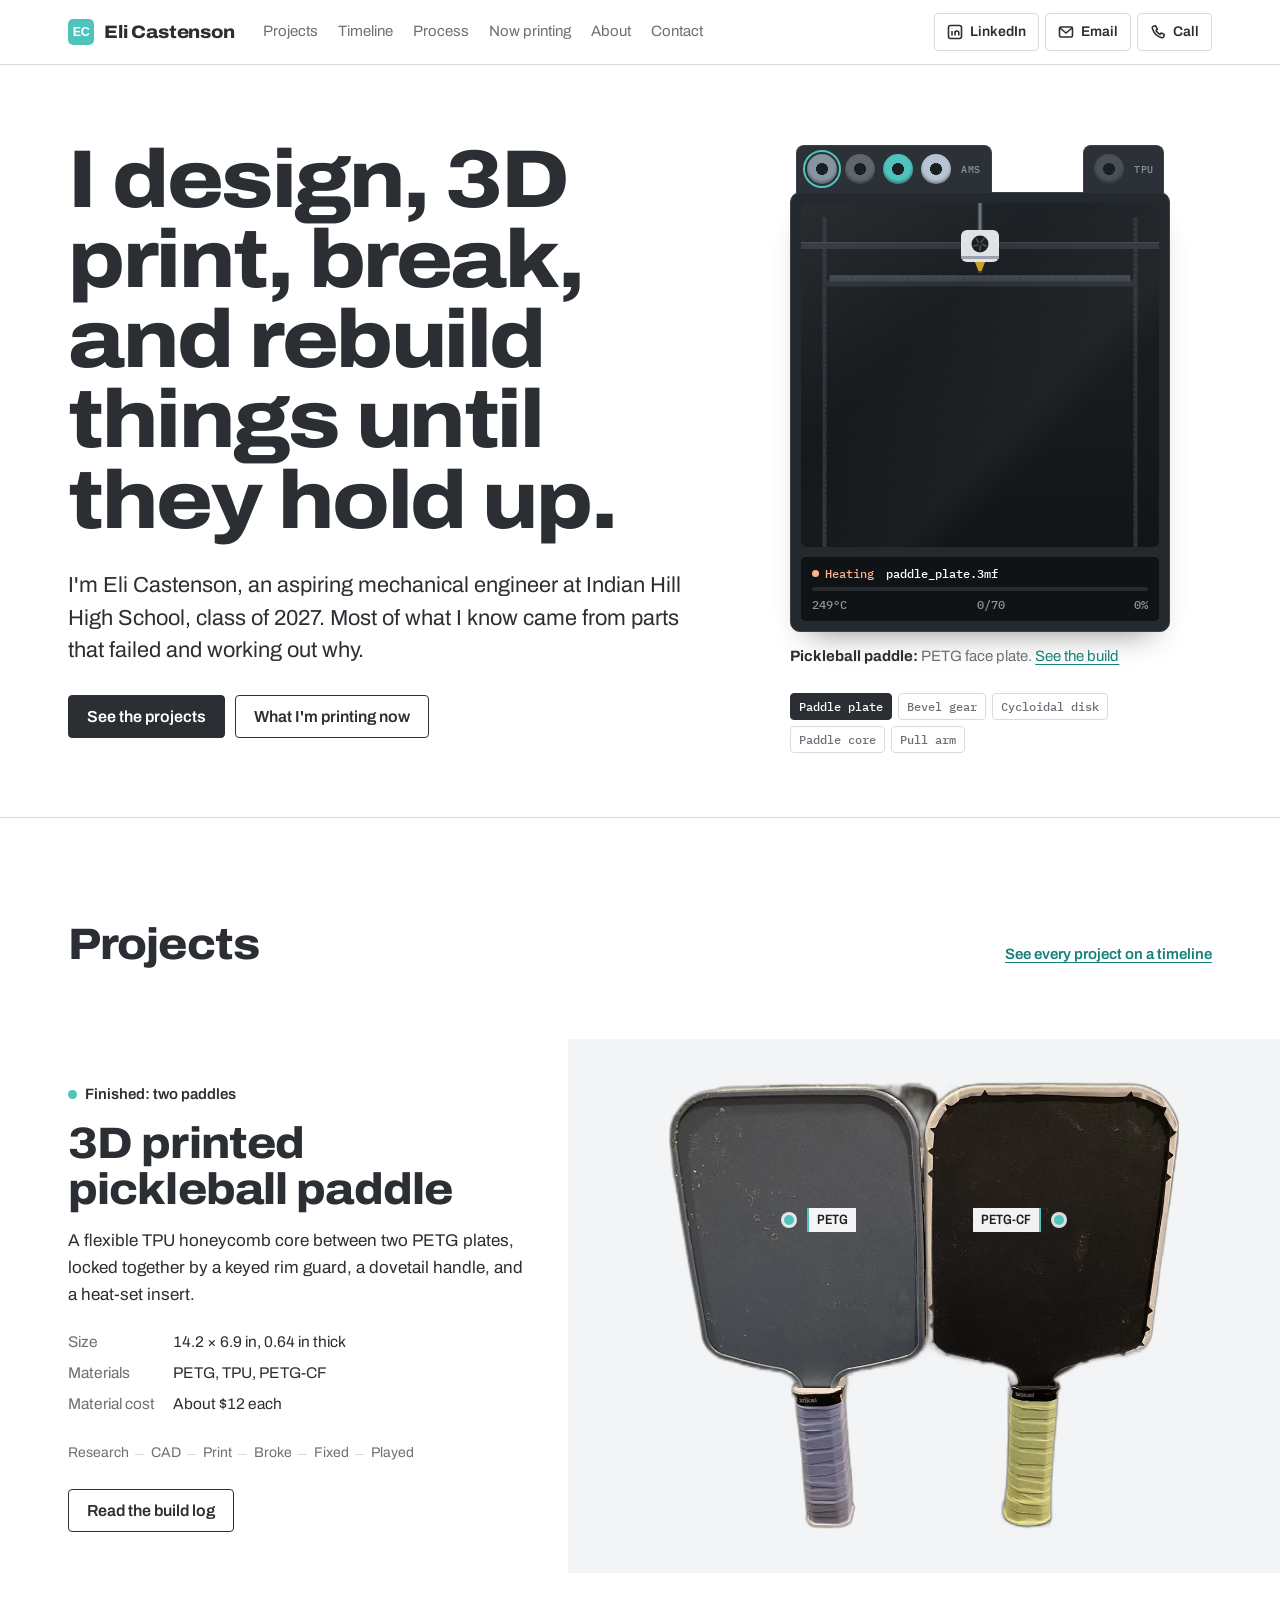
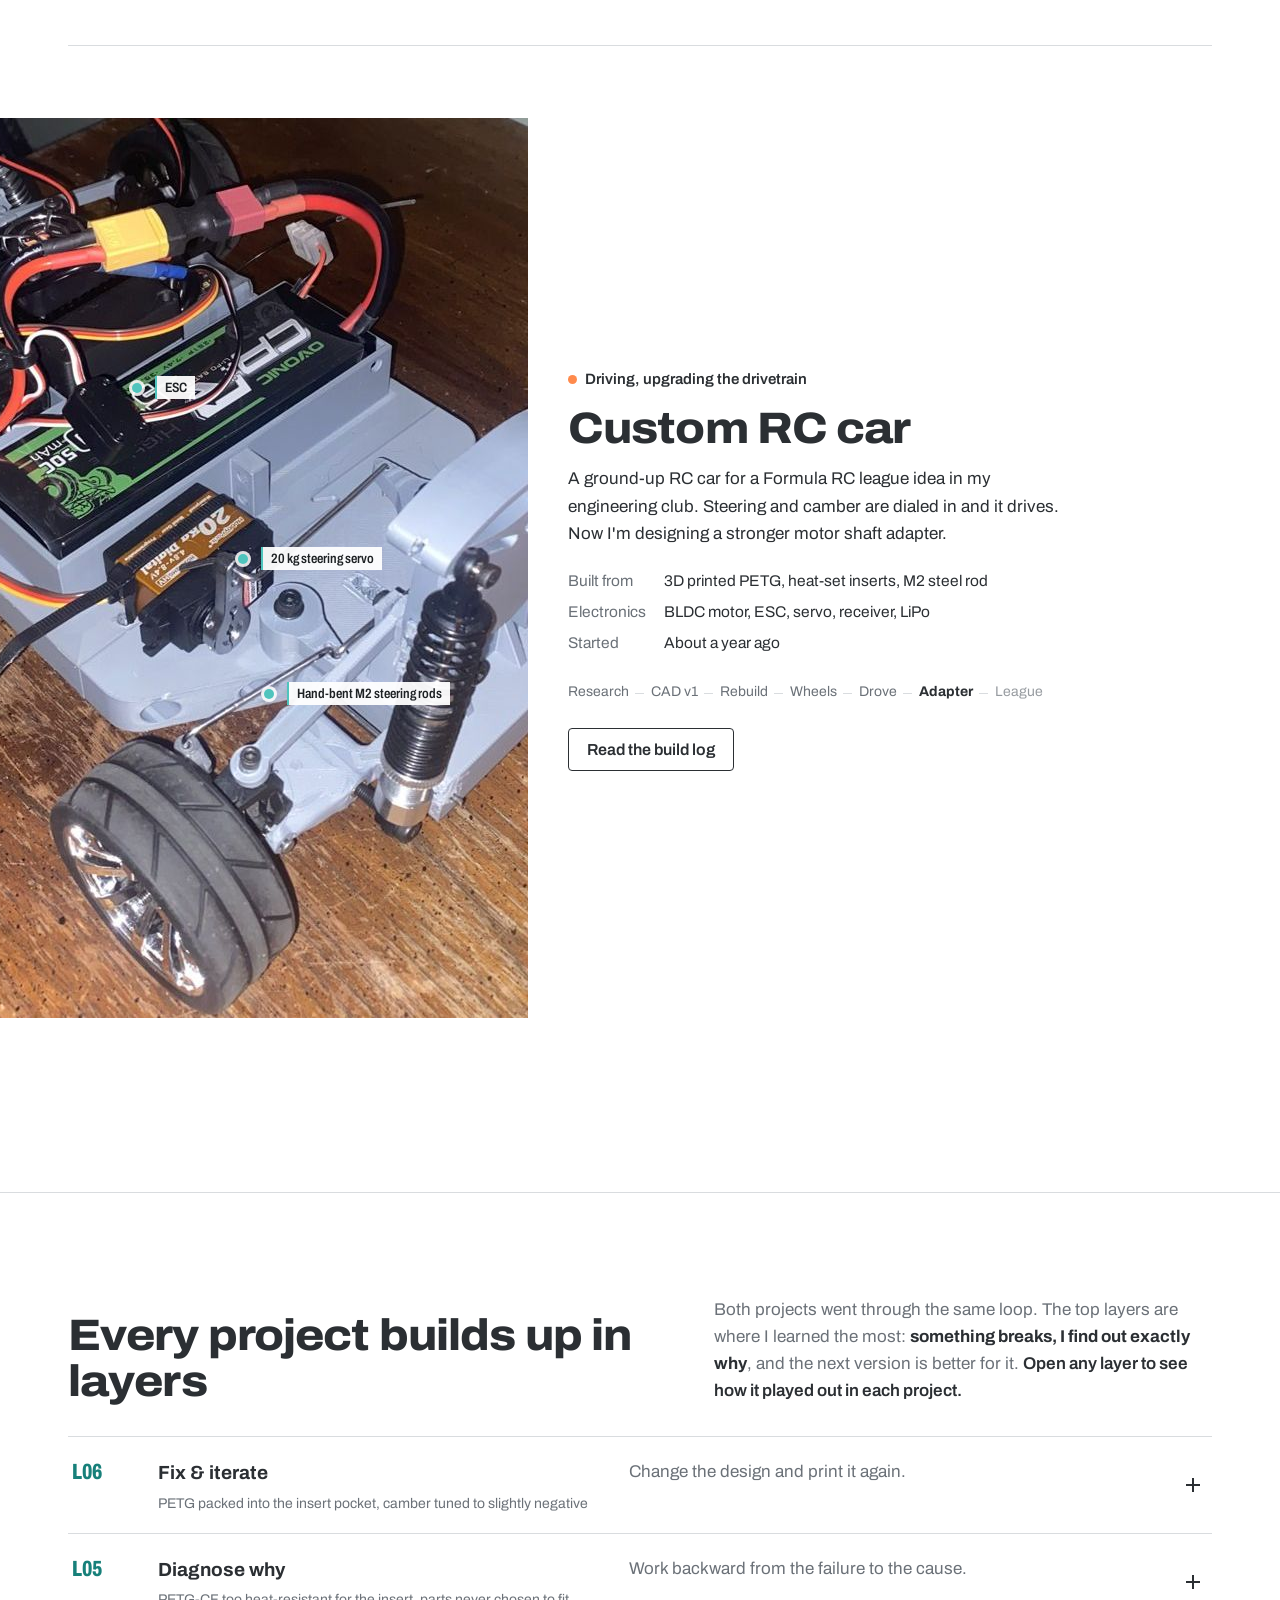
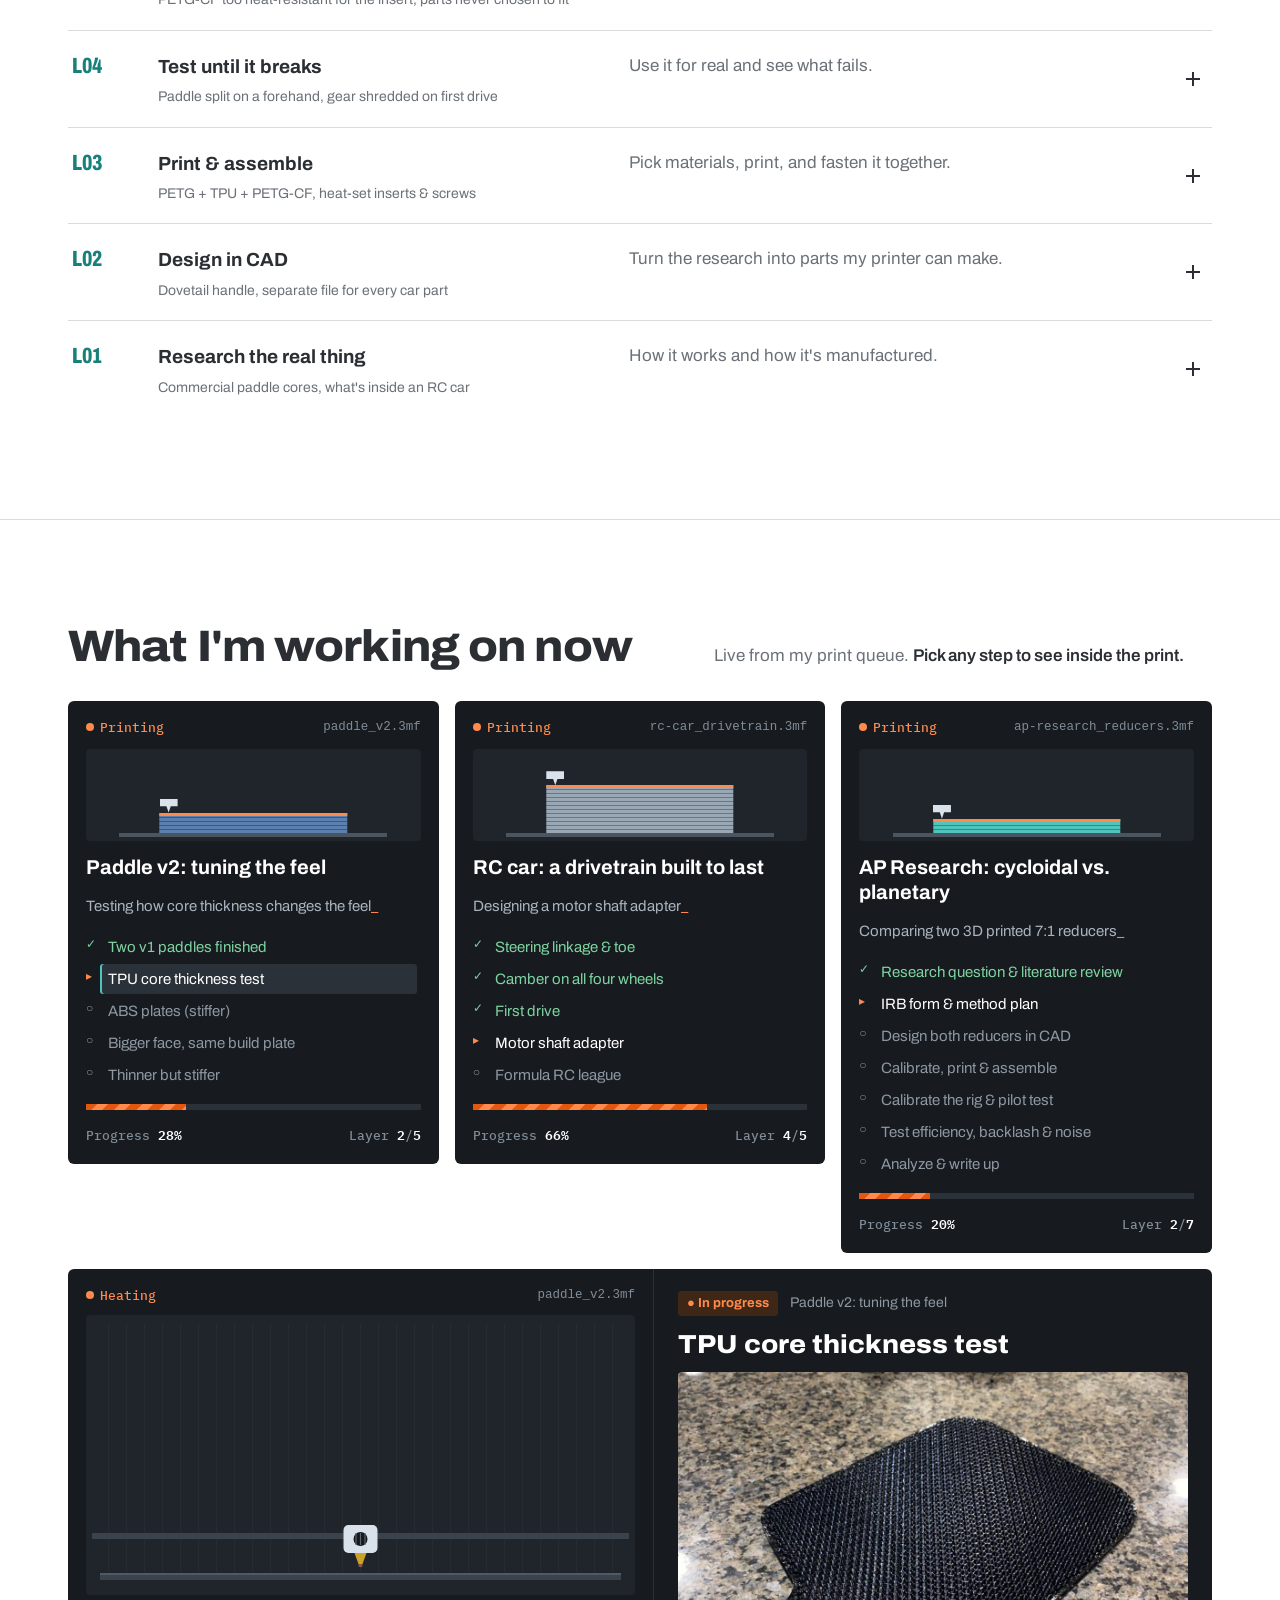
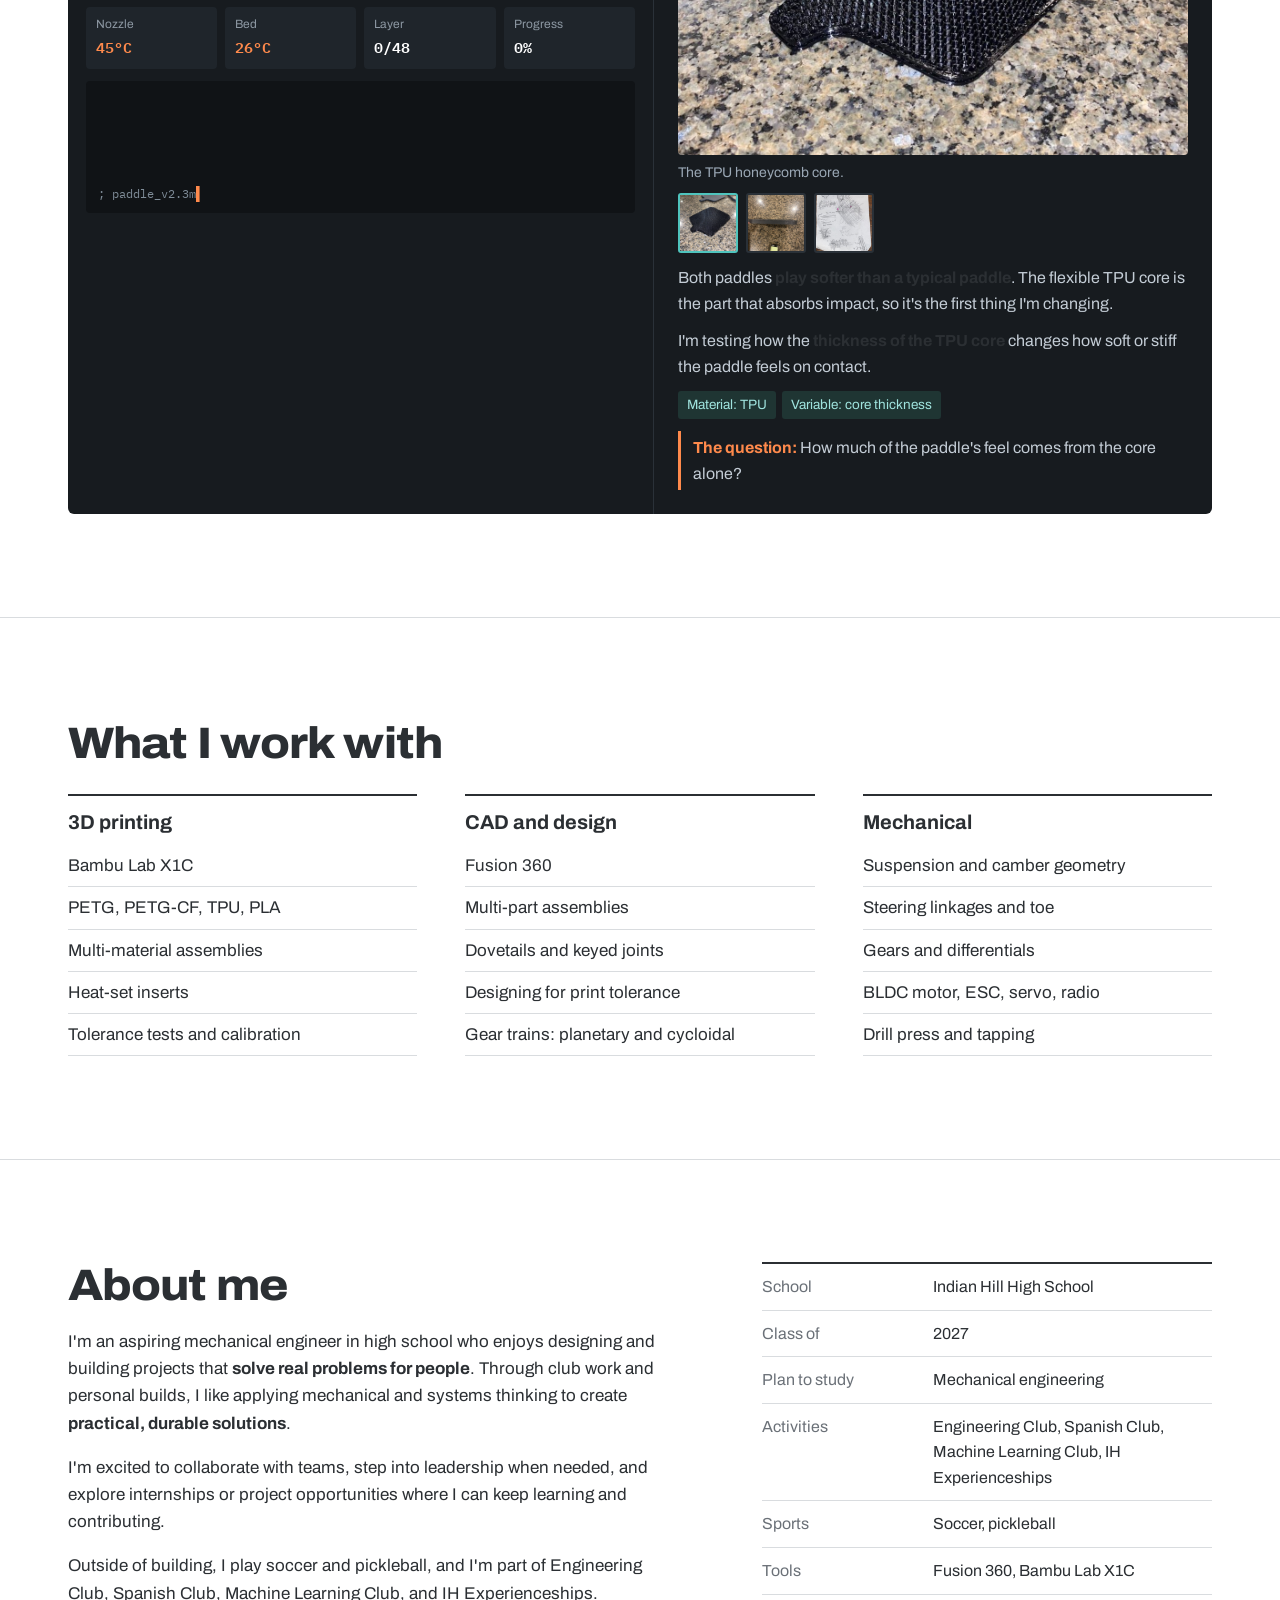
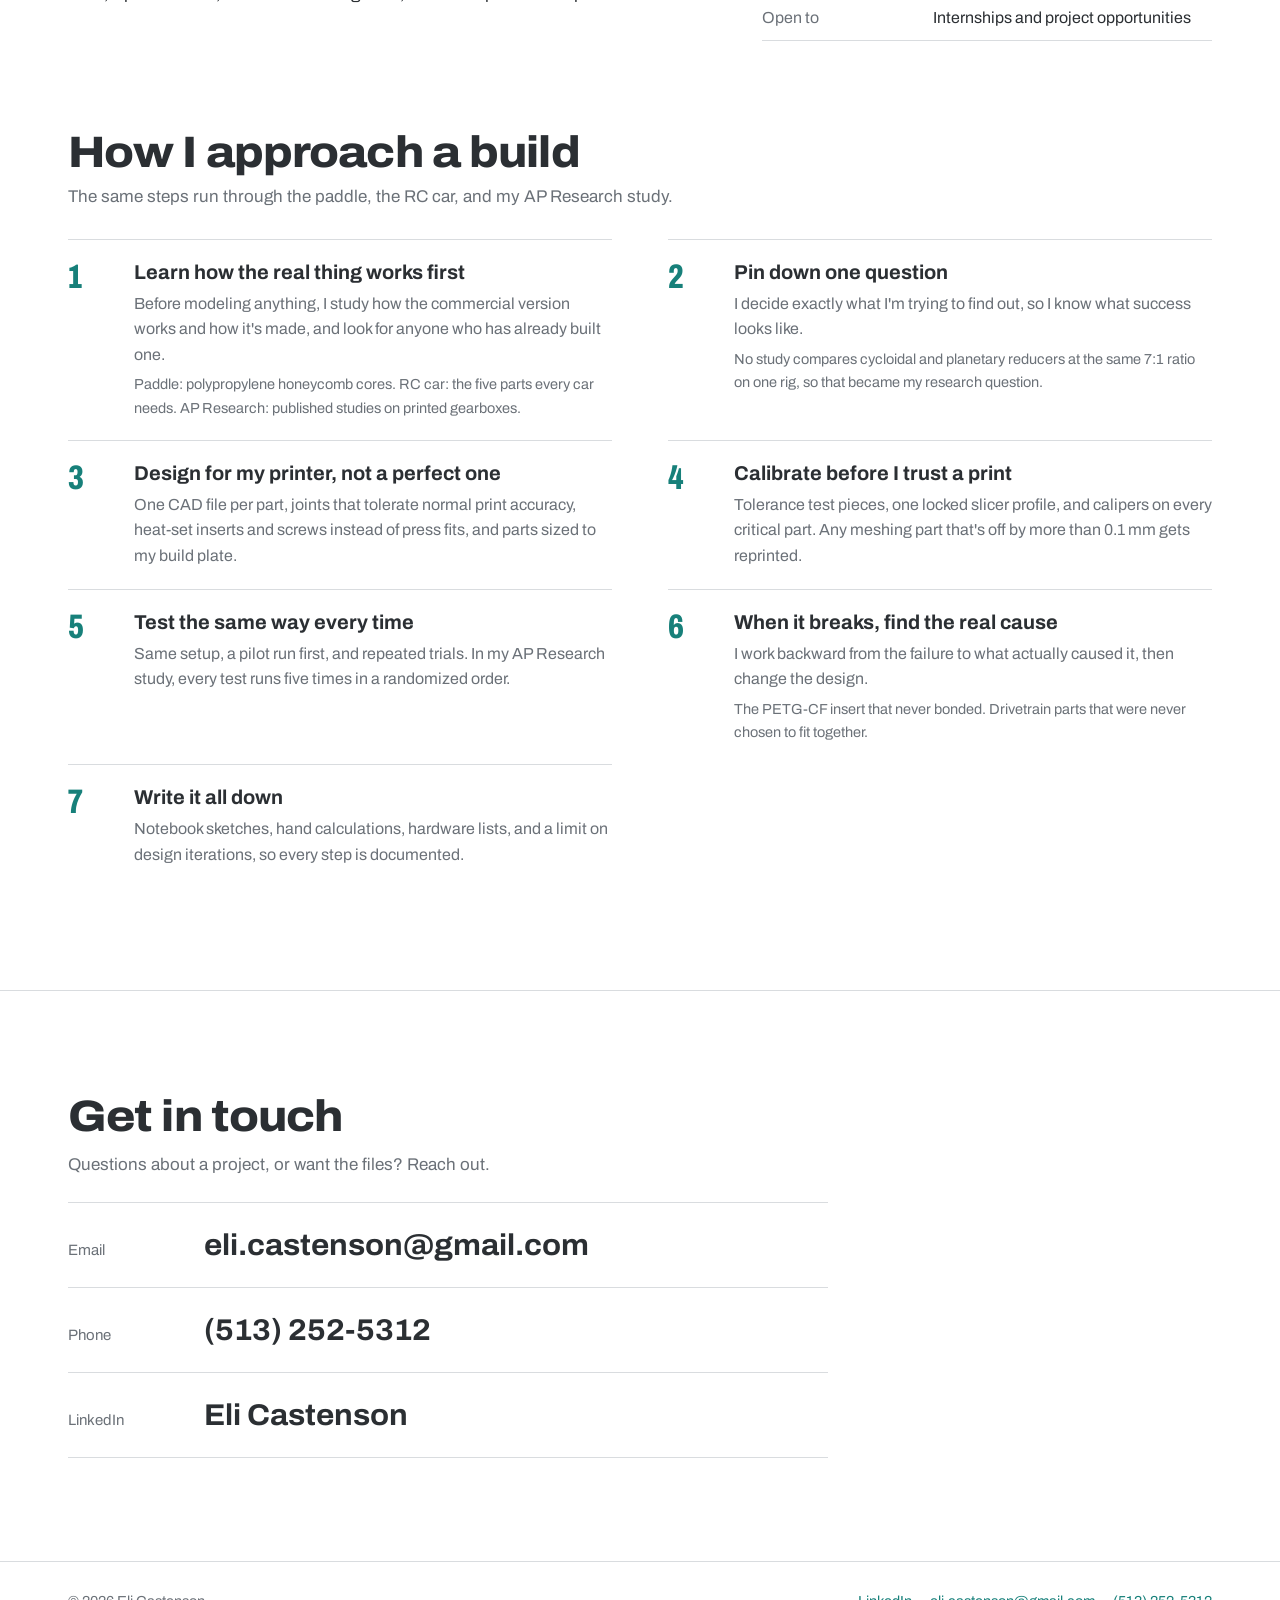
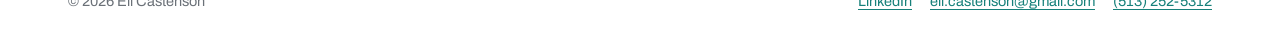
==== commit 60ed606a: "Add All projects timeline page and link it from the nav Co-Authored-By: Claude Opus 5.5 <noreply@ant" ====
--- a/index.html
+++ b/index.html
@@ -16,7 +16,7 @@
   <link rel="preconnect" href="https://fonts.googleapis.com">
   <link rel="preconnect" href="https://fonts.gstatic.com" crossorigin>
   <link href="https://fonts.googleapis.com/css2?family=Archivo:wdth,wght@62..125,400..800&family=IBM+Plex+Mono:wght@400;500;600&display=swap" rel="stylesheet">
-  <link rel="stylesheet" href="style.css?v=12">
+  <link rel="stylesheet" href="style.css?v=13">
 </head>
 <body>
 
@@ -25,6 +25,7 @@
     <a class="brand" href="index.html"><img src="favicon.svg" alt="">Eli Castenson</a>
     <nav class="nav" aria-label="Main">
       <a href="#projects">Projects</a>
+      <a href="projects.html">Timeline</a>
       <a href="#process">Process</a>
       <a href="#now">Now printing</a>
       <a href="#about">About</a>
@@ -75,7 +76,7 @@
   <!-- Projects -->
   <section id="projects">
     <div class="wrap">
-      <h2>Projects</h2>
+      <div class="proj-head"><h2>Projects</h2><a href="projects.html">See every project on a timeline</a></div>
 
       <article class="proj">
         <div class="proj-text">
@@ -621,7 +622,7 @@
   </div>
 </footer>
 
-<script src="script.js?v=12" defer></script>
-<script src="hero-printer.js?v=12" defer></script>
+<script src="script.js?v=13" defer></script>
+<script src="hero-printer.js?v=13" defer></script>
 </body>
 </html>
--- a/style.css
+++ b/style.css
@@ -594,3 +594,108 @@
 .hp-pick button:hover { color: var(--ink); border-color: var(--ink-2); }
 .hp-pick button[aria-pressed="true"] { color: var(--paper); background: var(--ink); border-color: var(--ink); }
 @media (max-width: 860px) { .hp { width: min(100%, 360px); margin-top: 28px; } }
+
+/* ==========================================================
+   All projects timeline (projects.html)
+   ========================================================== */
+.tl-head { padding: clamp(32px, 5vw, 56px) 0 8px; }
+.tl-head h1 { margin-top: 10px; }
+.tl-head .lede { margin-top: 18px; max-width: 36em; }
+
+/* chart: 18 months, Dec 2025 to May 2027 */
+.tl-chart-sec { padding: 28px 0 8px; }
+.tl-scroll { overflow-x: auto; padding-bottom: 6px; }
+.tl-chart { --m: calc((100% - var(--lab)) / 18); --lab: 230px; position: relative; min-width: 760px; padding: 34px 0 6px; }
+.tl-seasons { position: absolute; inset: 0 0 0 var(--lab); }
+.tl-seasons span { position: absolute; top: 0; bottom: 0; left: calc(var(--a) / 18 * 100%); width: calc((var(--b) - var(--a)) / 18 * 100%); border-left: 1px solid var(--rule); padding: 0 8px; font: 500 12px var(--mono); color: var(--ink-2); white-space: nowrap; }
+.tl-seasons span:nth-child(odd) { background: color-mix(in srgb, var(--paper-2) 60%, transparent); }
+.tl-now { position: absolute; top: 0; bottom: 0; left: calc(var(--lab) + (100% - var(--lab)) * var(--now) / 18); width: 0; border-left: 2px solid var(--hot); z-index: 2; pointer-events: none; }
+.tl-now span { position: absolute; top: 0; left: 6px; font: 600 12px var(--mono); color: var(--hot); background: var(--paper); padding: 0 4px; }
+.tl-row { position: relative; display: grid; grid-template-columns: var(--lab) minmax(0, 1fr); align-items: center; min-height: 58px; color: var(--ink); text-decoration: none; border-top: 1px solid var(--rule); }
+.tl-row:last-of-type { border-bottom: 1px solid var(--rule); }
+.tl-row:hover .tl-name { color: var(--teal-ink); }
+.tl-name { font-weight: 700; font-size: 15px; line-height: 1.25; padding-right: 16px; }
+.tl-name em { display: block; font-style: normal; font-weight: 500; font-size: 13px; color: var(--ink-2); margin-top: 2px; }
+.tl-track { position: relative; height: 58px; }
+.tl-bar { position: absolute; top: 21px; height: 16px; left: calc(var(--a) / 18 * 100%); width: calc((var(--b) - var(--a)) / 18 * 100%); background: var(--ink); border-radius: 3px; }
+.tl-bar.wip { background: var(--teal); }
+.tl-bar.fuzzy { -webkit-mask: linear-gradient(90deg, transparent, #000 calc(1.5 / (var(--b) - var(--a)) * 100%)); mask: linear-gradient(90deg, transparent, #000 calc(1.5 / (var(--b) - var(--a)) * 100%)); }
+.tl-bar.plan { background: repeating-linear-gradient(90deg, var(--teal) 0 8px, transparent 8px 14px); opacity: .7; height: 4px; top: 27px; border-radius: 2px; }
+.tl-dot { position: absolute; top: 18px; left: calc(var(--at) / 18 * 100%); width: 12px; height: 12px; margin-left: -6px; margin-top: 4px; border-radius: 50%; background: var(--paper); border: 3px solid var(--ink); z-index: 3; }
+.tl-dot i { position: absolute; top: 18px; left: 50%; transform: translateX(-50%); font: 500 11px var(--mono); font-style: normal; color: var(--ink-2); white-space: nowrap; }
+.tl-key { display: flex; flex-wrap: wrap; align-items: center; gap: 6px 10px; margin-top: 14px; font-size: 13.5px; color: var(--ink-2); }
+.tl-key .k { display: inline-block; width: 22px; height: 8px; border-radius: 2px; background: var(--ink); margin-left: 8px; }
+.tl-key .k:first-child { margin-left: 0; }
+.tl-key .k.wip { background: var(--teal); }
+.tl-key .k.plan { height: 4px; background: repeating-linear-gradient(90deg, var(--teal) 0 5px, transparent 5px 8px); }
+.tl-key .k.fade { background: linear-gradient(90deg, transparent, var(--ink)); }
+
+/* gallery, oldest first, on a vertical spine */
+.tl-list { padding: clamp(24px, 4vw, 48px) 0 clamp(48px, 7vw, 96px); }
+.tl-item { position: relative; display: grid; grid-template-columns: minmax(0, 3fr) minmax(0, 9fr); gap: 24px 48px; padding: clamp(32px, 5vw, 56px) 0; border-top: 1px solid var(--rule); scroll-margin-top: 80px; }
+.tl-when { position: relative; padding-left: 28px; display: flex; flex-direction: column; align-items: flex-start; gap: 6px; }
+.tl-when::before { content: ""; position: absolute; left: 6px; top: 8px; width: 12px; height: 12px; border-radius: 50%; background: var(--paper); border: 3px solid var(--teal); }
+.tl-item:not(:last-child) .tl-when::after { content: ""; position: absolute; left: 11px; top: 26px; bottom: calc(-1 * clamp(64px, 10vw, 112px)); border-left: 2px solid var(--rule); }
+.tl-when b { color: var(--teal-ink); font-weight: 800; font-size: 40px; line-height: 1; font-variation-settings: "wdth" 70; font-variant-numeric: tabular-nums; }
+.tl-date { font: 500 13px var(--mono); color: var(--ink-2); }
+.tl-when .state { margin: 4px 0 0; font-size: 14px; }
+.tl-body h2 { margin-bottom: 14px; }
+.tl-body h2 a { color: inherit; text-decoration: none; }
+.tl-body h2 a:hover { color: var(--teal-ink); }
+.tl-body > p { max-width: 42em; }
+.tl-shots { display: grid; grid-template-columns: 2fr 1fr 1fr 1fr; gap: 8px; margin: 22px 0; }
+.tl-shots a { display: block; overflow: hidden; border-radius: 3px; background: var(--paper-2); }
+.tl-shots img { display: block; width: 100%; height: 100%; aspect-ratio: 1; object-fit: cover; transition: transform .3s; }
+.tl-shots a:first-child img { aspect-ratio: auto; }
+.tl-shots a:hover img { transform: scale(1.03); }
+.tl-shots.two { grid-template-columns: 1fr 1fr; max-width: 560px; }
+.tl-shots.two a:first-child img, .tl-shots img.dia { aspect-ratio: 300 / 330; object-fit: contain; background: #1c2228; }
+.tl-steps { list-style: none; margin: 0 0 24px; padding: 0; display: grid; gap: 0; max-width: 42em; }
+.tl-steps li { position: relative; padding: 7px 0 7px 26px; font-size: 15px; color: var(--ink-2); border-top: 1px dashed var(--rule); }
+.tl-steps li::before { content: ""; position: absolute; left: 2px; top: 13px; width: 10px; height: 10px; border-radius: 50%; border: 2px solid var(--rule); }
+.tl-steps li.done { color: var(--ink); }
+.tl-steps li.done::before { background: var(--ink); border-color: var(--ink); }
+.tl-steps li.now { color: var(--ink); font-weight: 600; }
+.tl-steps li.now::before { background: var(--hot); border-color: var(--hot); }
+.tl-steps li.now::after { content: "now"; margin-left: 8px; font: 600 11px var(--mono); color: var(--hot); }
+.tl-steps time { font: 500 12.5px var(--mono); color: var(--ink-2); white-space: nowrap; }
+@media (max-width: 860px) {
+  .tl-item { grid-template-columns: 1fr; gap: 12px; }
+  .tl-when { flex-direction: row; flex-wrap: wrap; align-items: baseline; gap: 6px 12px; }
+  .tl-when b { font-size: 28px; }
+  .tl-when::after { display: none; }
+  .tl-shots { grid-template-columns: 1fr 1fr; }
+  .tl-shots a:first-child { grid-column: 1 / -1; }
+  .tl-shots a:first-child img { aspect-ratio: 4 / 3; }
+  .tl-chart { --lab: 170px; }
+}
+.proj-head { display: flex; flex-wrap: wrap; align-items: baseline; justify-content: space-between; gap: 8px 24px; }
+.proj-head a { font-size: 15px; font-weight: 600; }
+.tl-seasons b { font-weight: inherit; }
+.tl-seasons .sh { display: none; }
+.tl-dot i { left: auto; right: 14px; transform: none; top: -1px; background: var(--paper); padding: 0 4px; }
+@media (max-width: 640px) {
+  .tl-scroll { overflow: visible; }
+  .tl-chart { --lab: 0px; min-width: 0; padding-top: 26px; }
+  .tl-seasons span { padding: 0 4px; font-size: 11px; }
+  .tl-seasons b:first-child { display: none; }
+  .tl-seasons .sh { display: inline; }
+  .tl-row { grid-template-columns: 1fr; min-height: 0; padding-top: 10px; }
+  .tl-name { position: relative; z-index: 3; font-size: 14px; }
+  .tl-name em { display: inline; margin-left: 6px; }
+  .tl-track { height: 34px; }
+  .tl-bar { top: 10px; height: 12px; }
+  .tl-bar.plan { top: 14px; }
+  .tl-dot { top: 7px; }
+  .tl-dot i { display: none; }
+  .tl-shots { grid-template-columns: repeat(3, 1fr); }
+  .tl-shots.two { grid-template-columns: 1fr 1fr; }
+  .tl-shots.two a:first-child { grid-column: auto; }
+  .tl-shots.two a:first-child img { aspect-ratio: 300 / 330; }
+}
+.tl-dot i { top: 15px; right: -4px; background: none; padding: 0; }
+@media (max-width: 640px) {
+  .tl-now span { top: auto; bottom: -20px; left: -16px; }
+  .tl-name { justify-self: start; background: var(--paper); padding: 0 6px 0 0; }
+  .tl-key { margin-top: 30px; }
+}
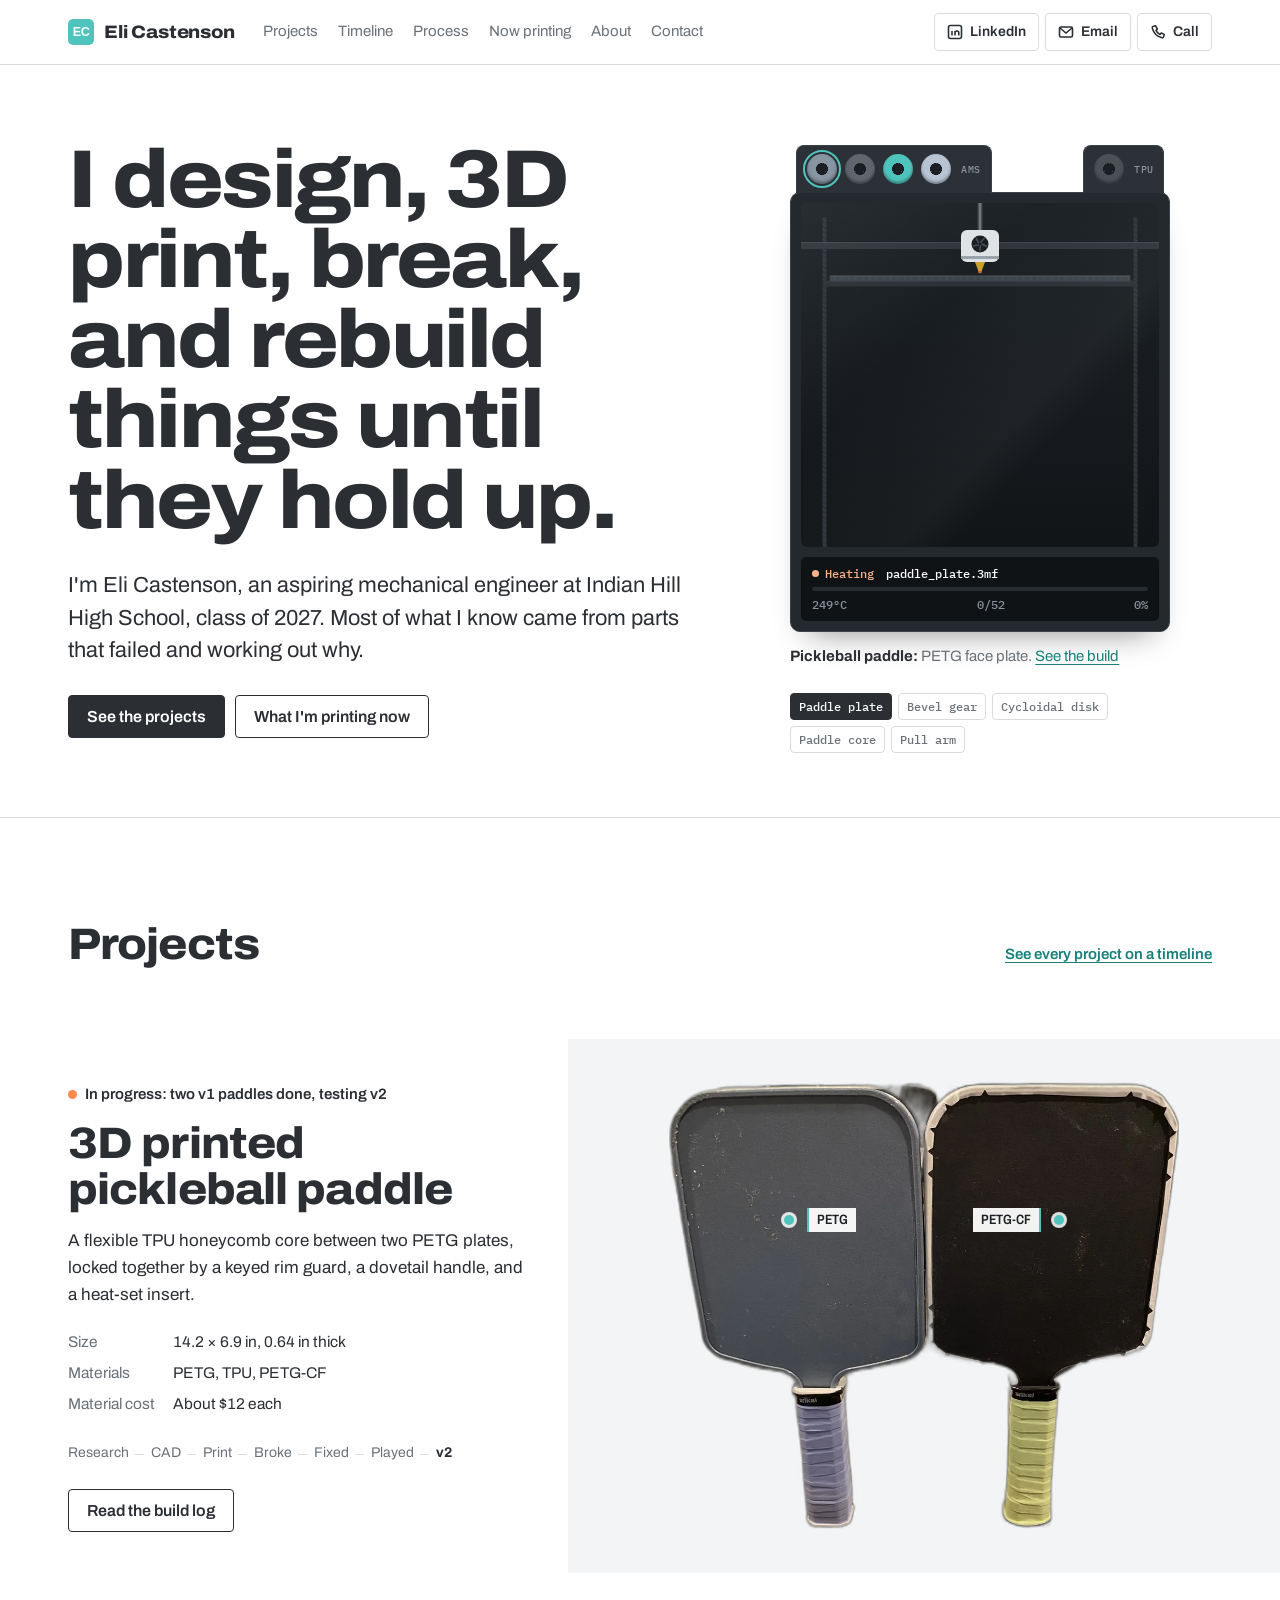
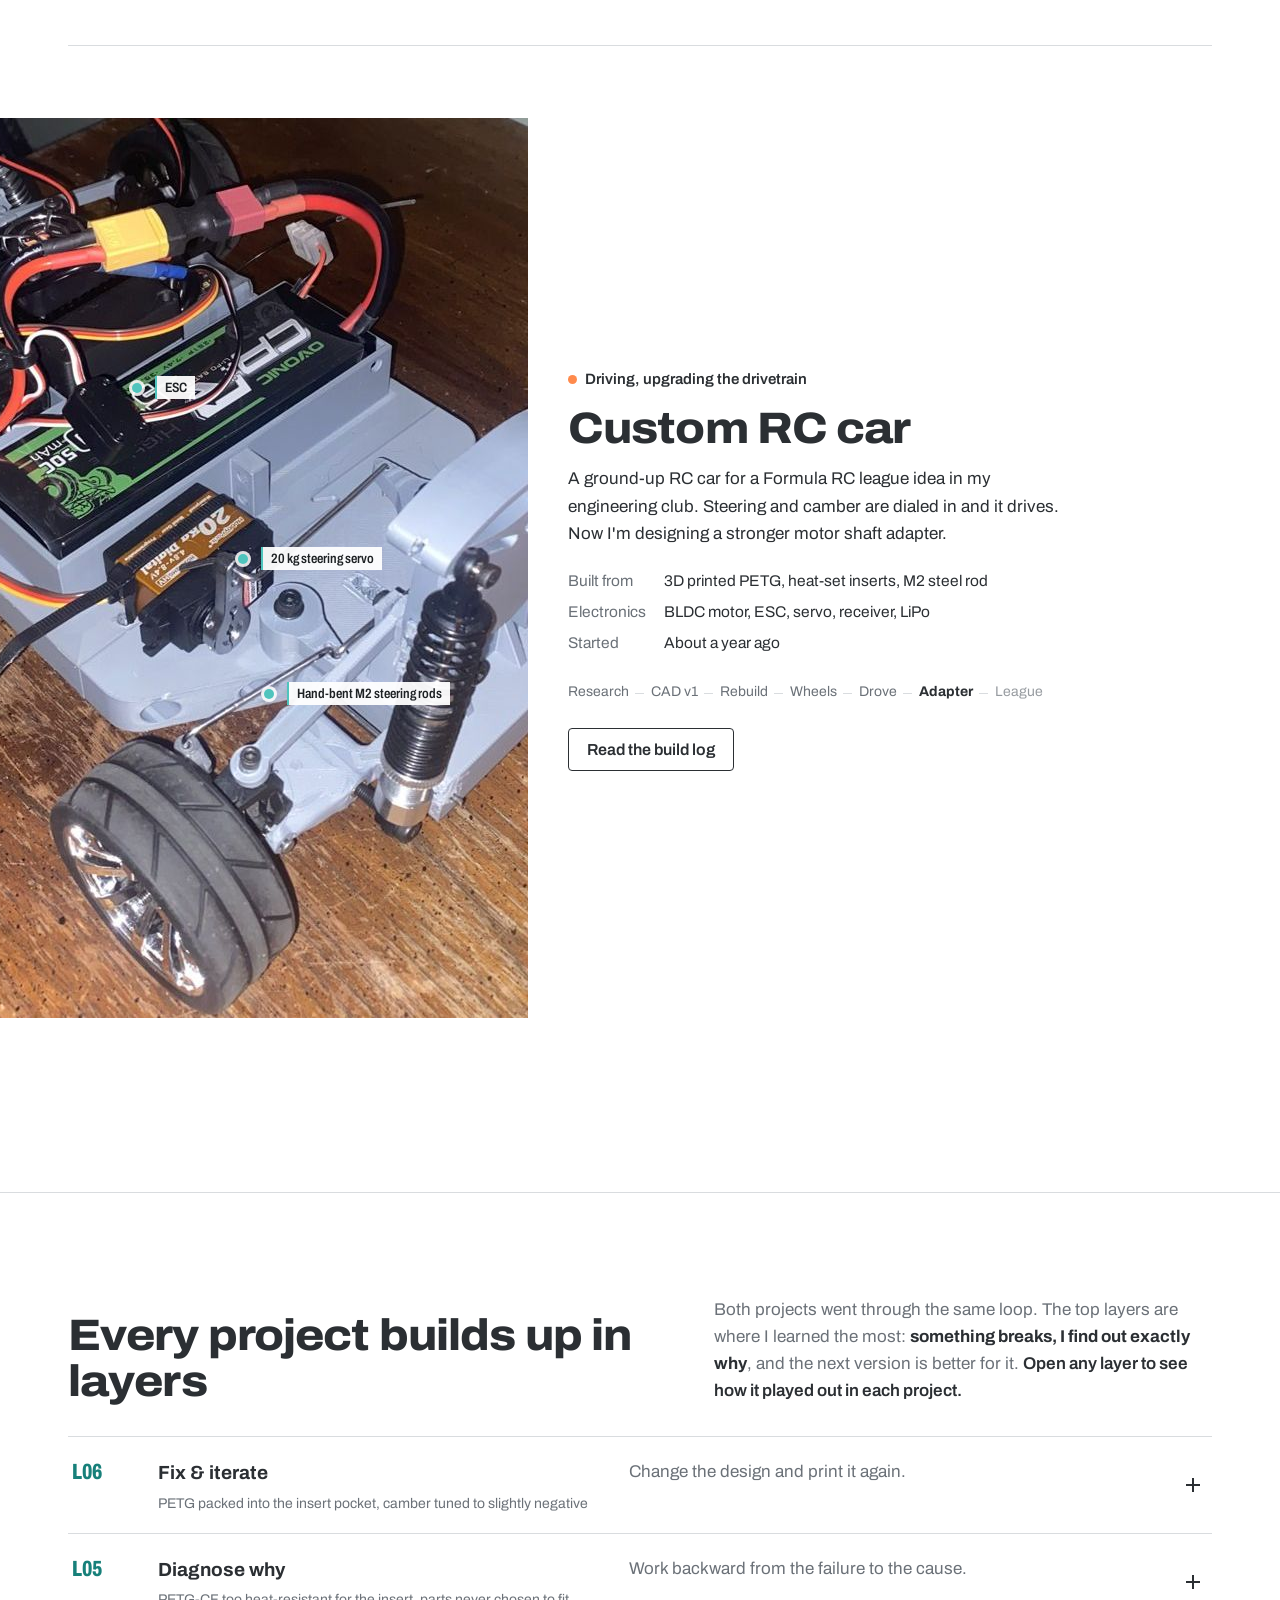
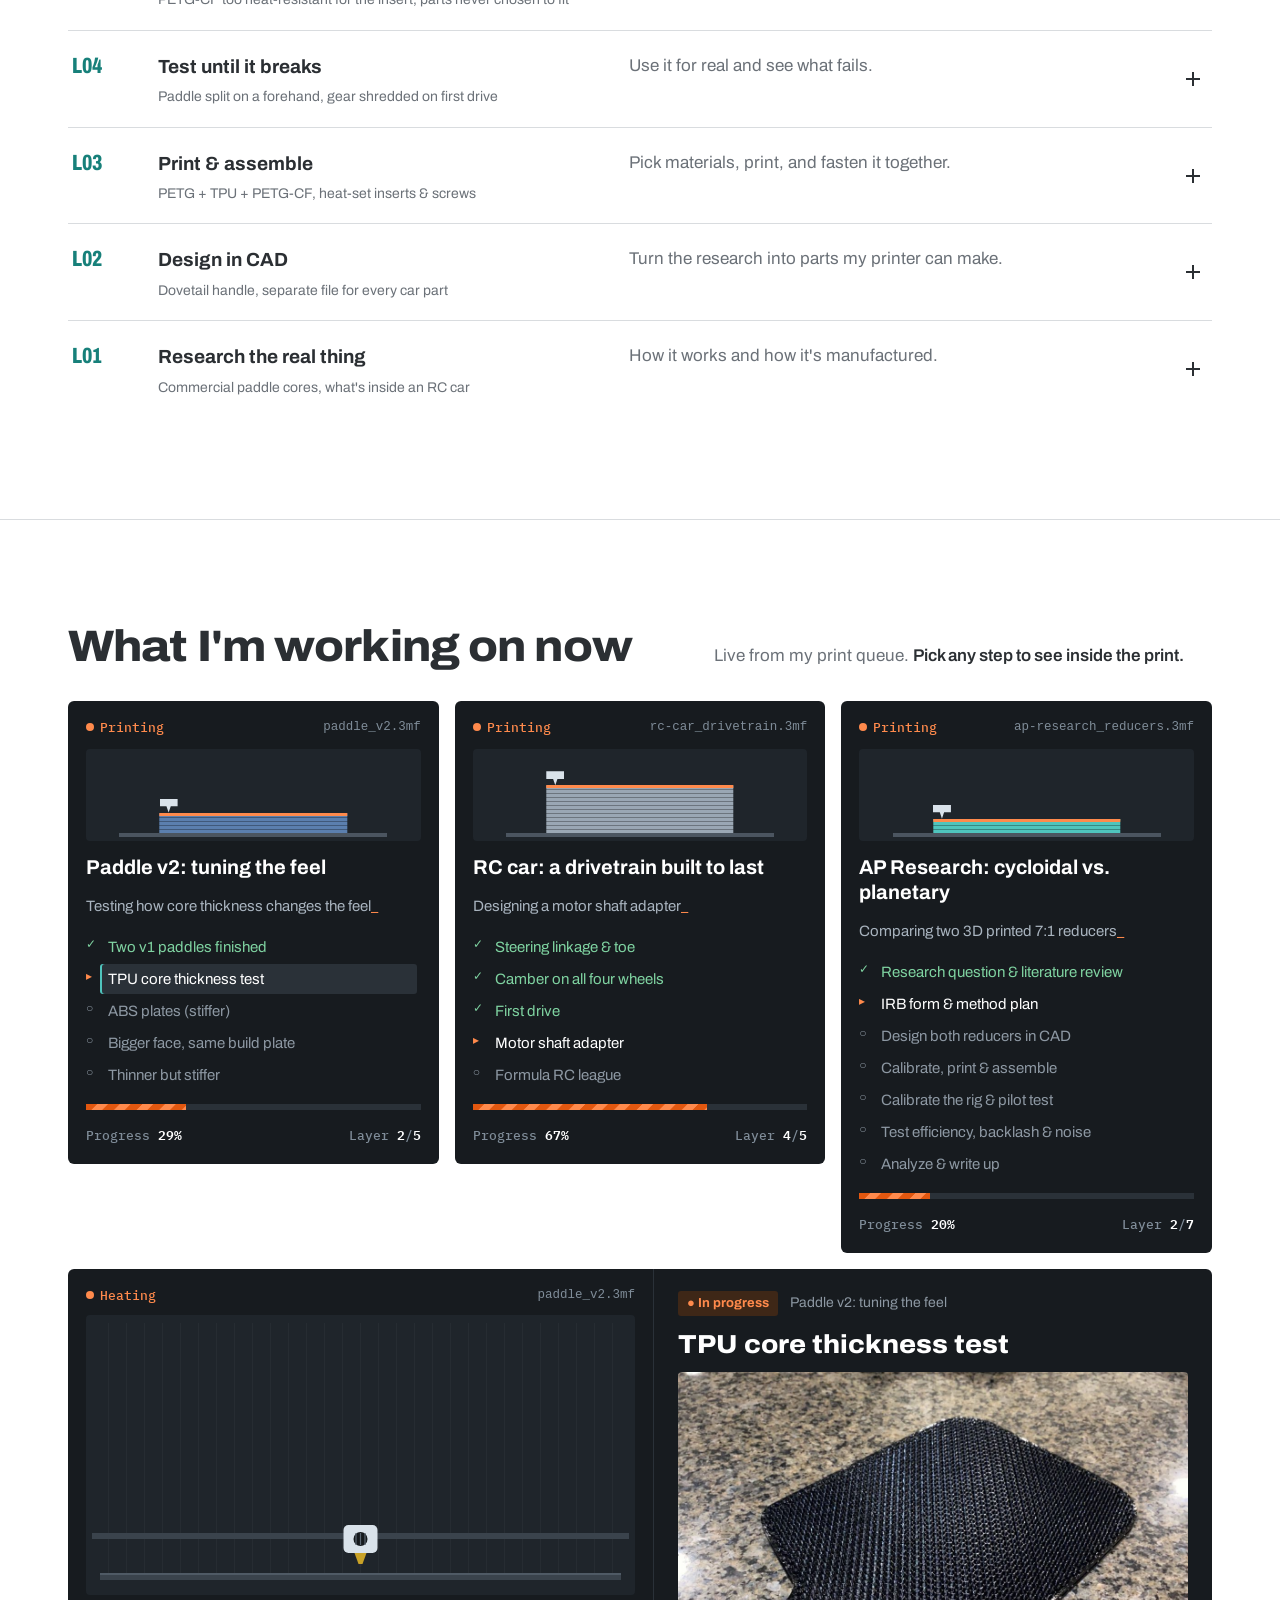
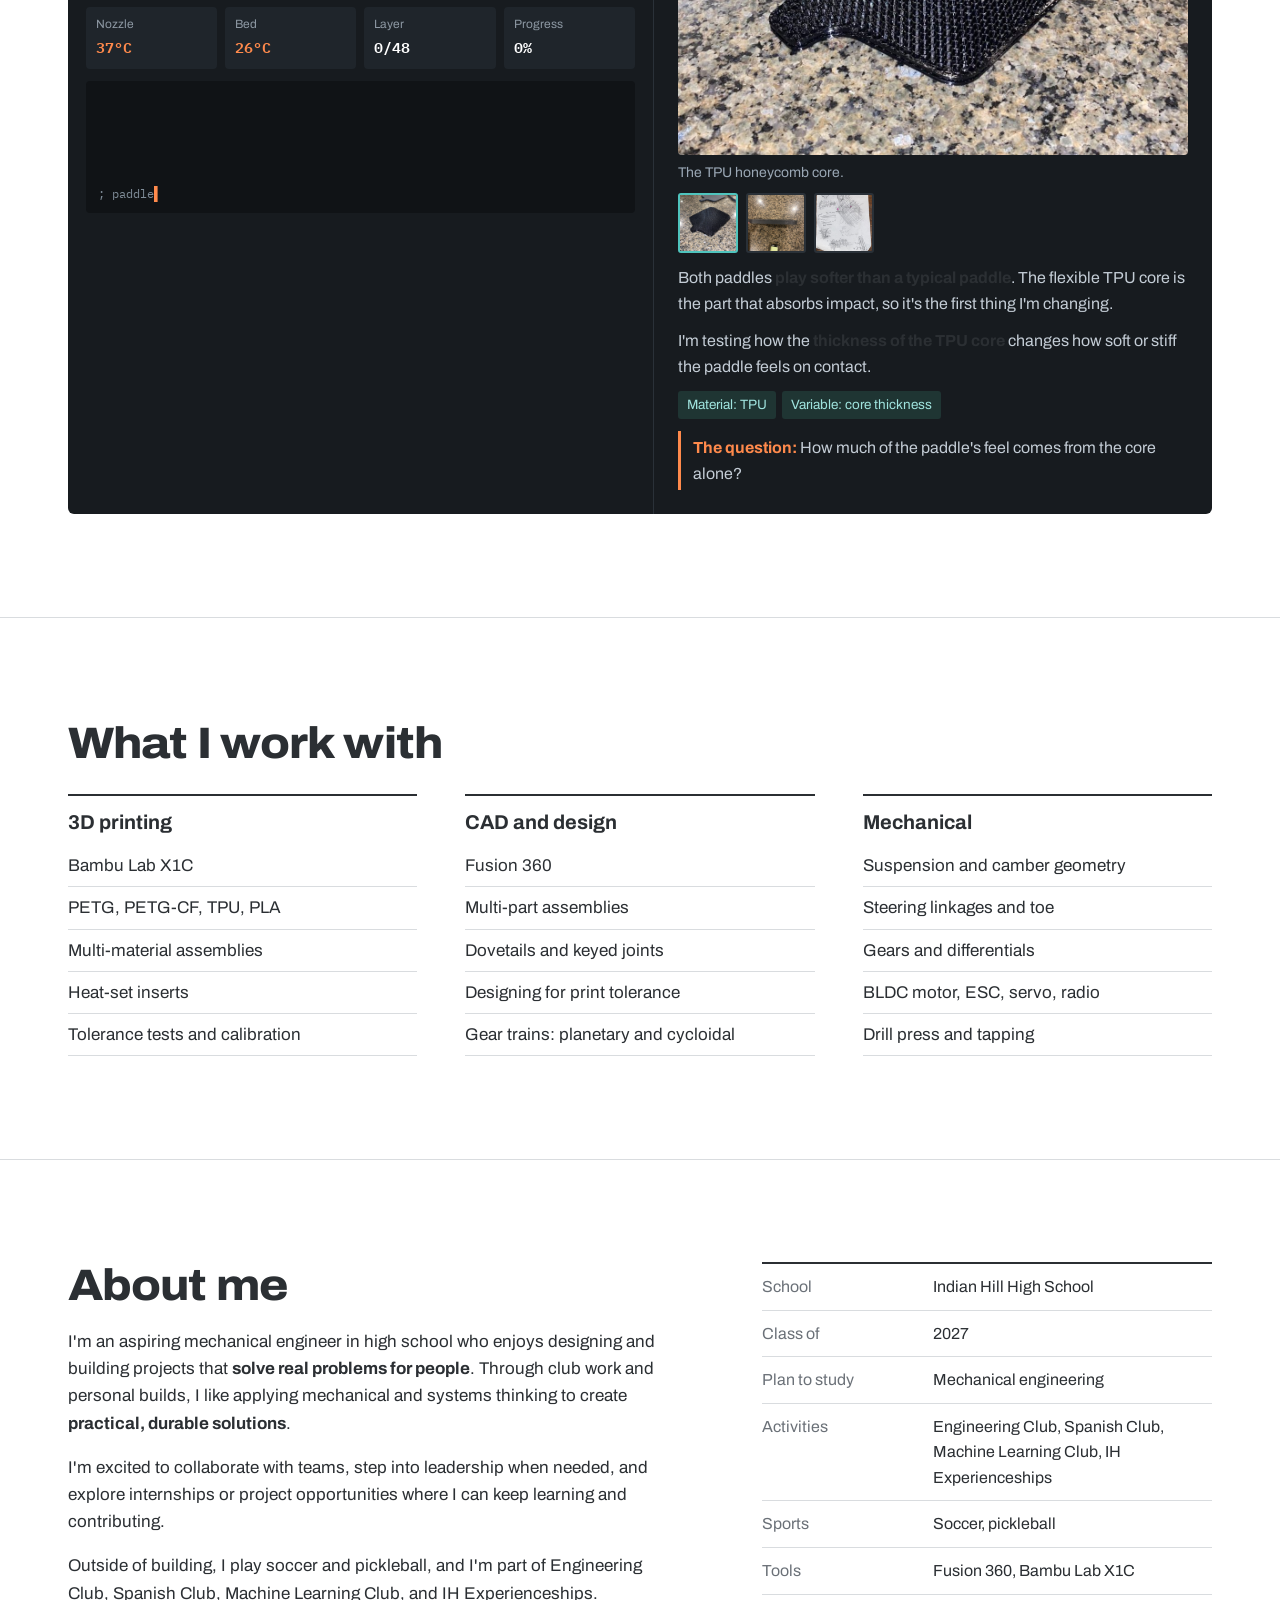
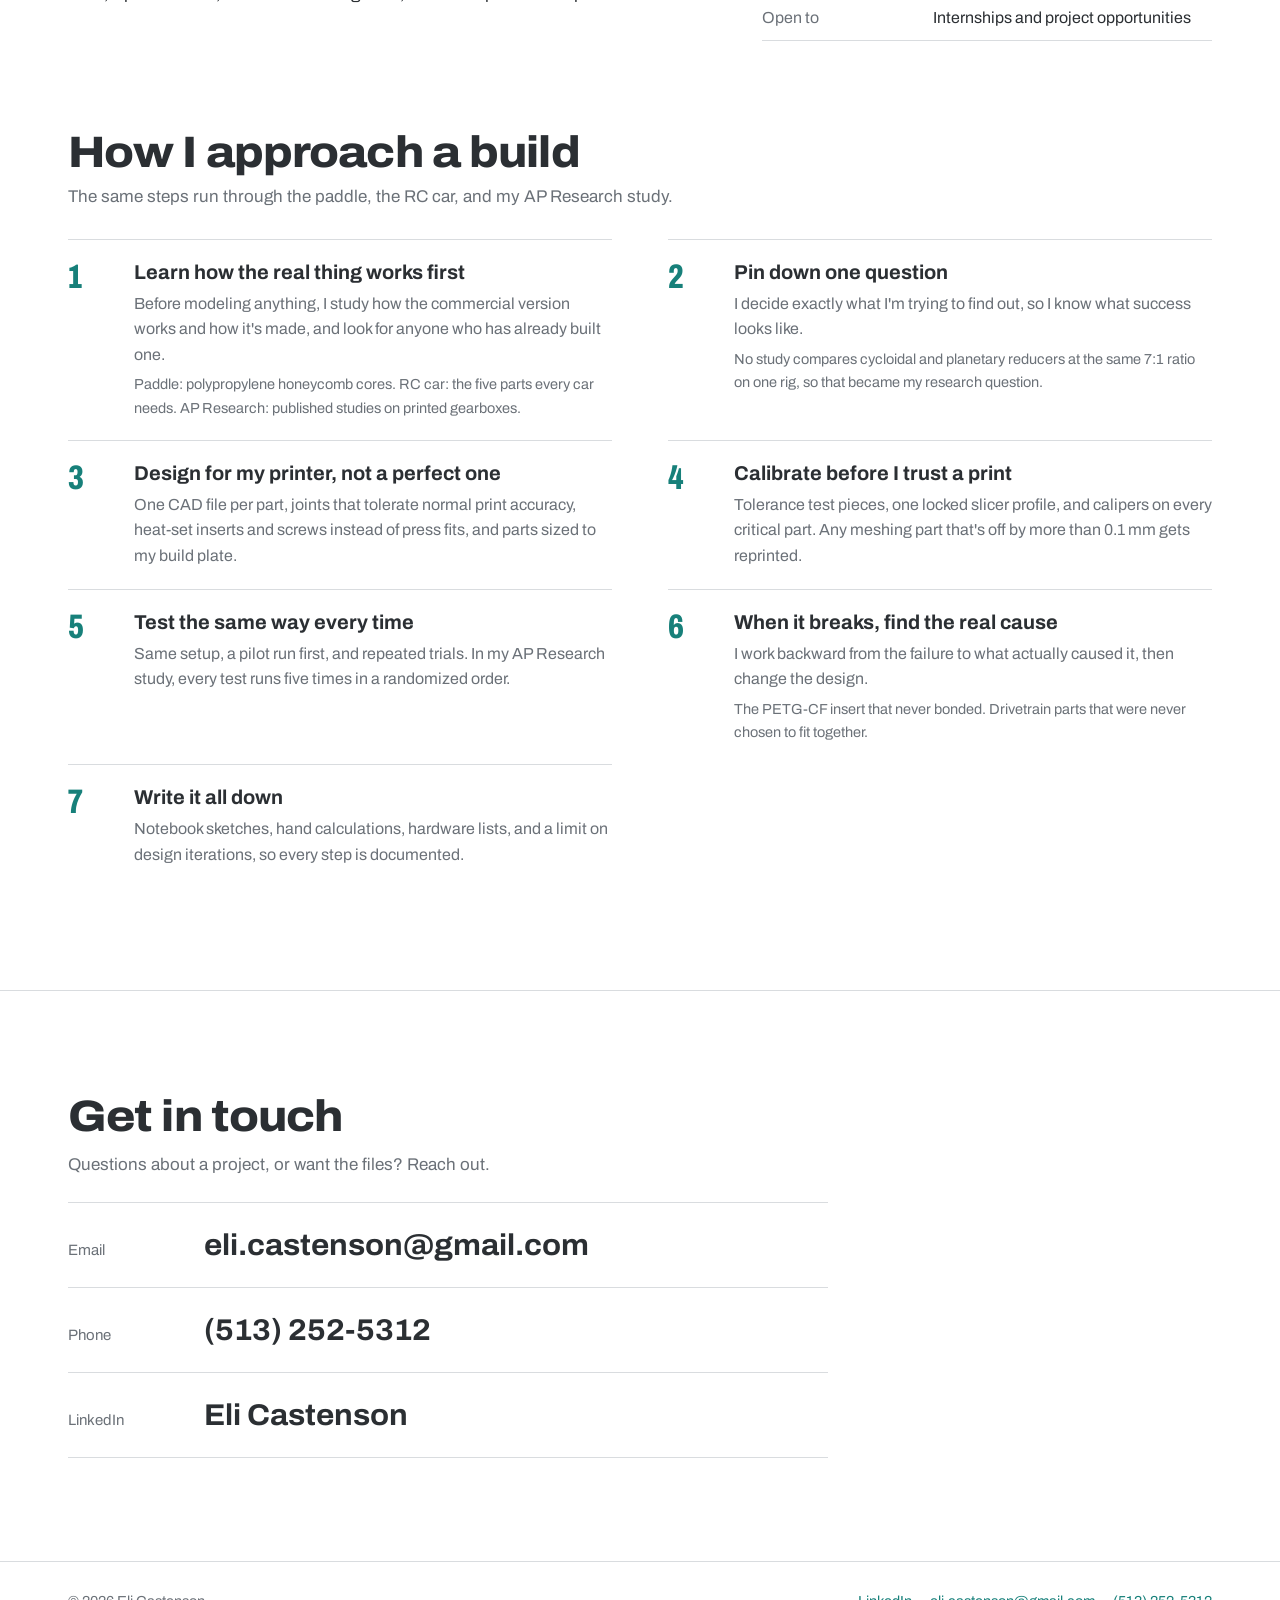
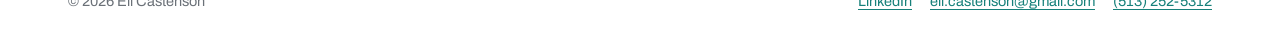
==== commit b2db73f3: "Mark the pickleball paddle as an ongoing project Co-Authored-By: Claude Opus 5.5 <noreply@anthropic." ====
--- a/index.html
+++ b/index.html
@@ -80,7 +80,7 @@
 
       <article class="proj">
         <div class="proj-text">
-          <span class="state">Finished: two paddles</span>
+          <span class="state wip">In progress: two v1 paddles done, testing v2</span>
           <h2><a href="paddle.html">3D printed pickleball paddle</a></h2>
           <p>A flexible TPU honeycomb core between two PETG plates, locked together by a keyed rim guard, a dovetail handle, and a heat-set insert.</p>
           <dl class="spec-list">
@@ -89,7 +89,7 @@
             <dt>Material cost</dt><dd>About $12 each</dd>
           </dl>
           <ol class="mini-process" aria-label="Process">
-            <li>Research</li><li>CAD</li><li>Print</li><li>Broke</li><li>Fixed</li><li>Played</li>
+            <li>Research</li><li>CAD</li><li>Print</li><li>Broke</li><li>Fixed</li><li>Played</li><li class="now">v2</li>
           </ol>
           <a class="btn" href="paddle.html">Read the build log</a>
         </div>
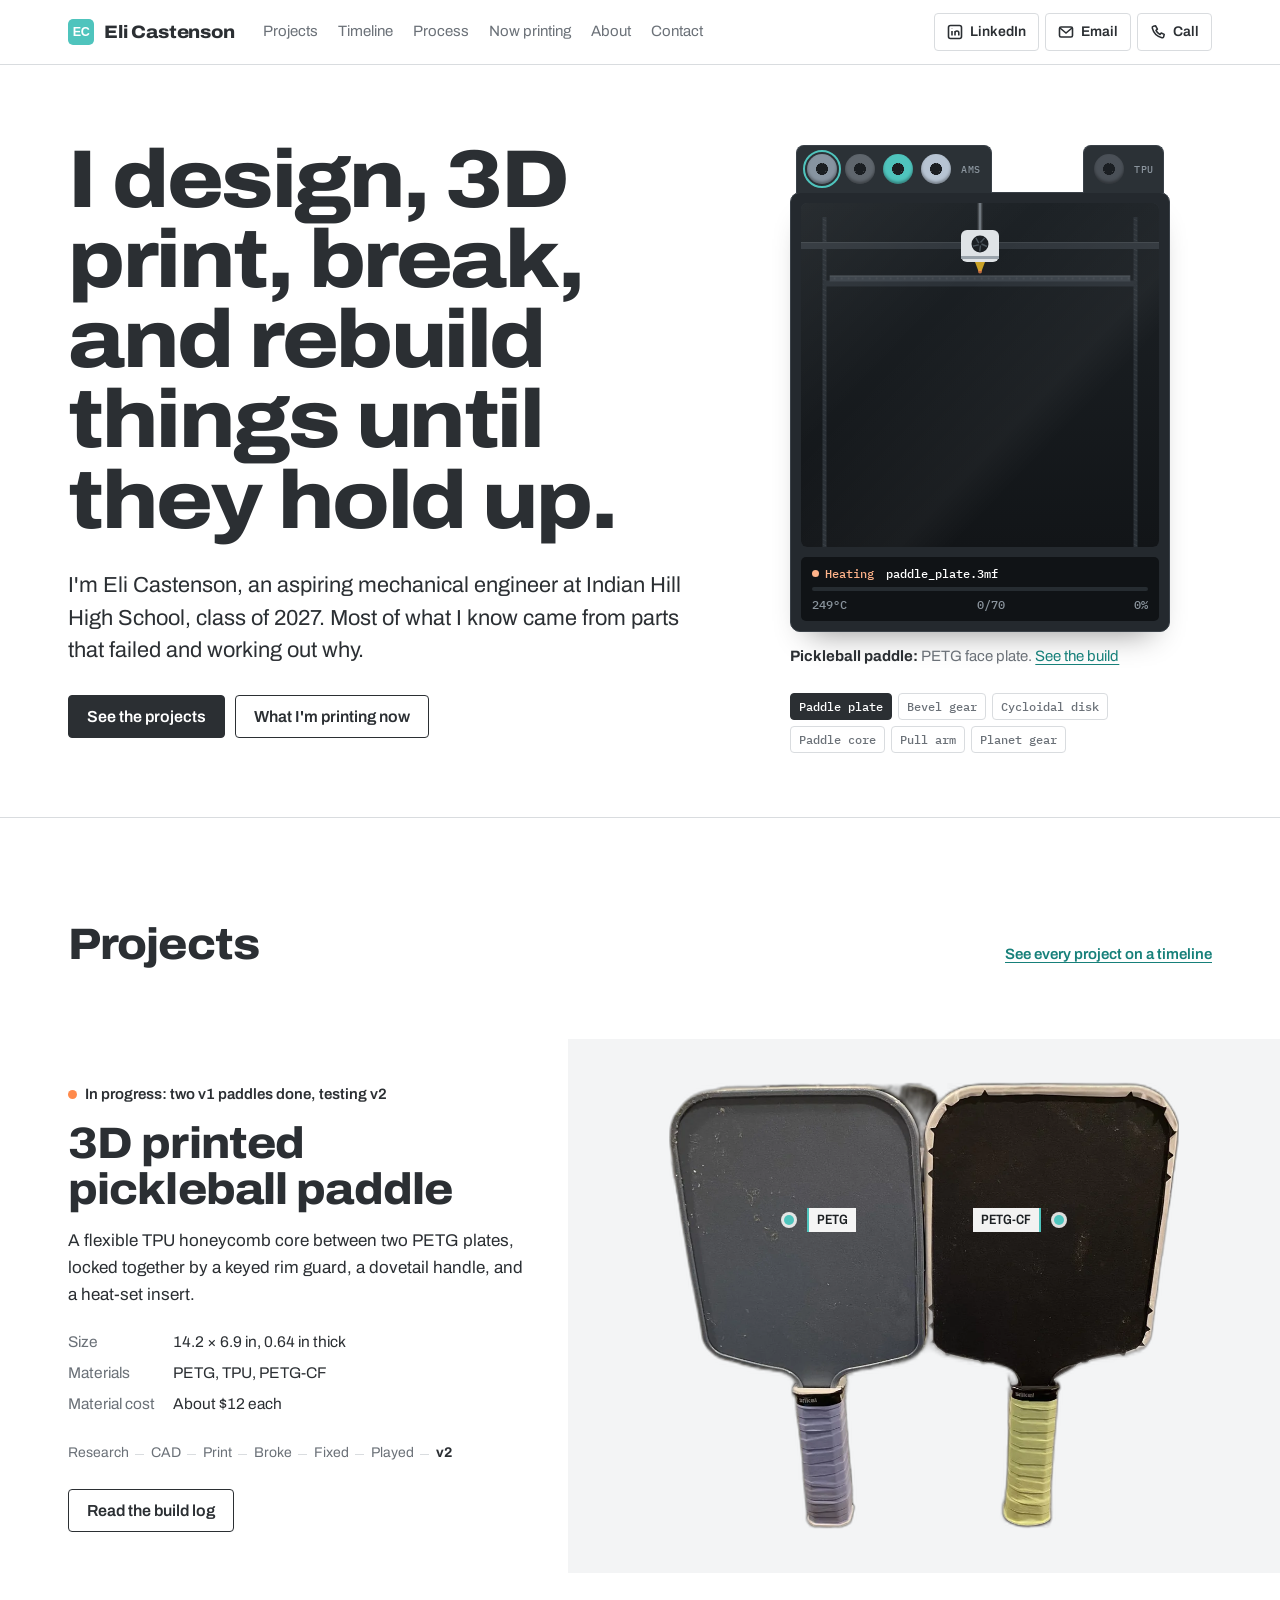
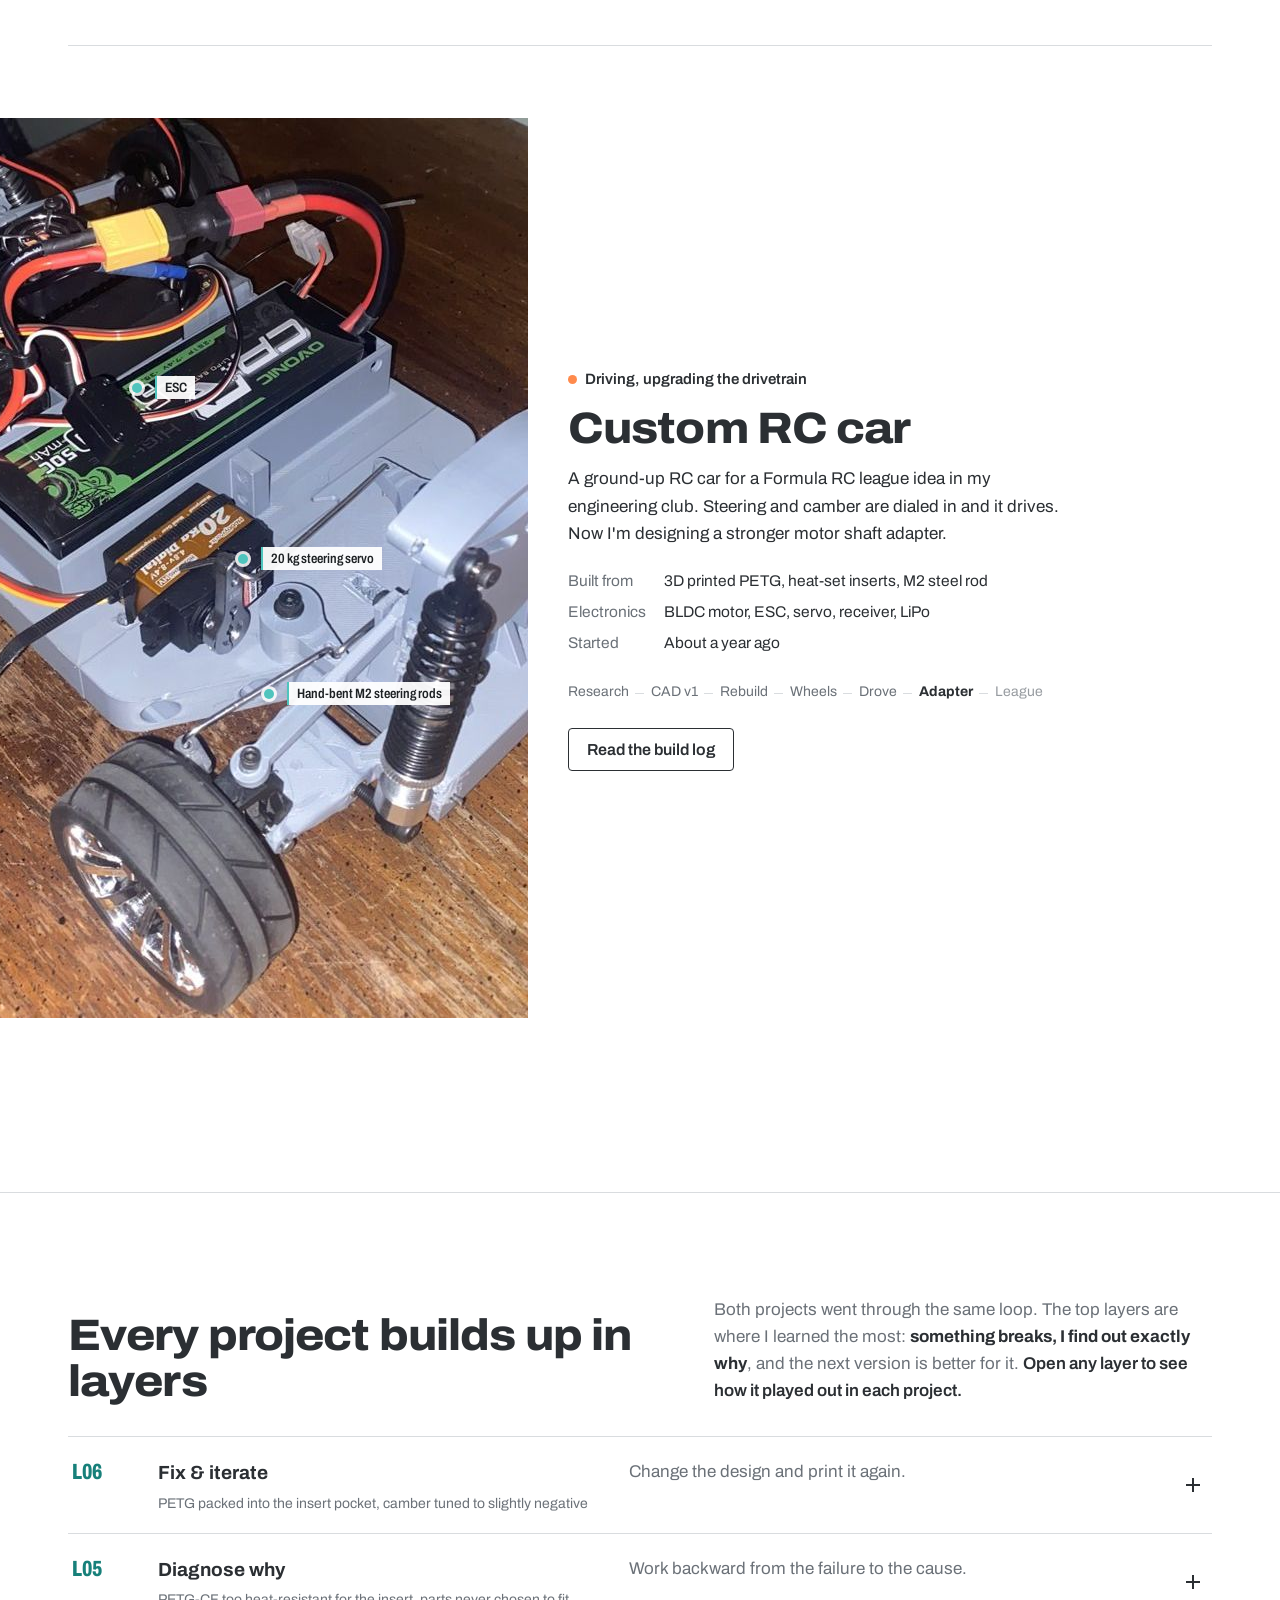
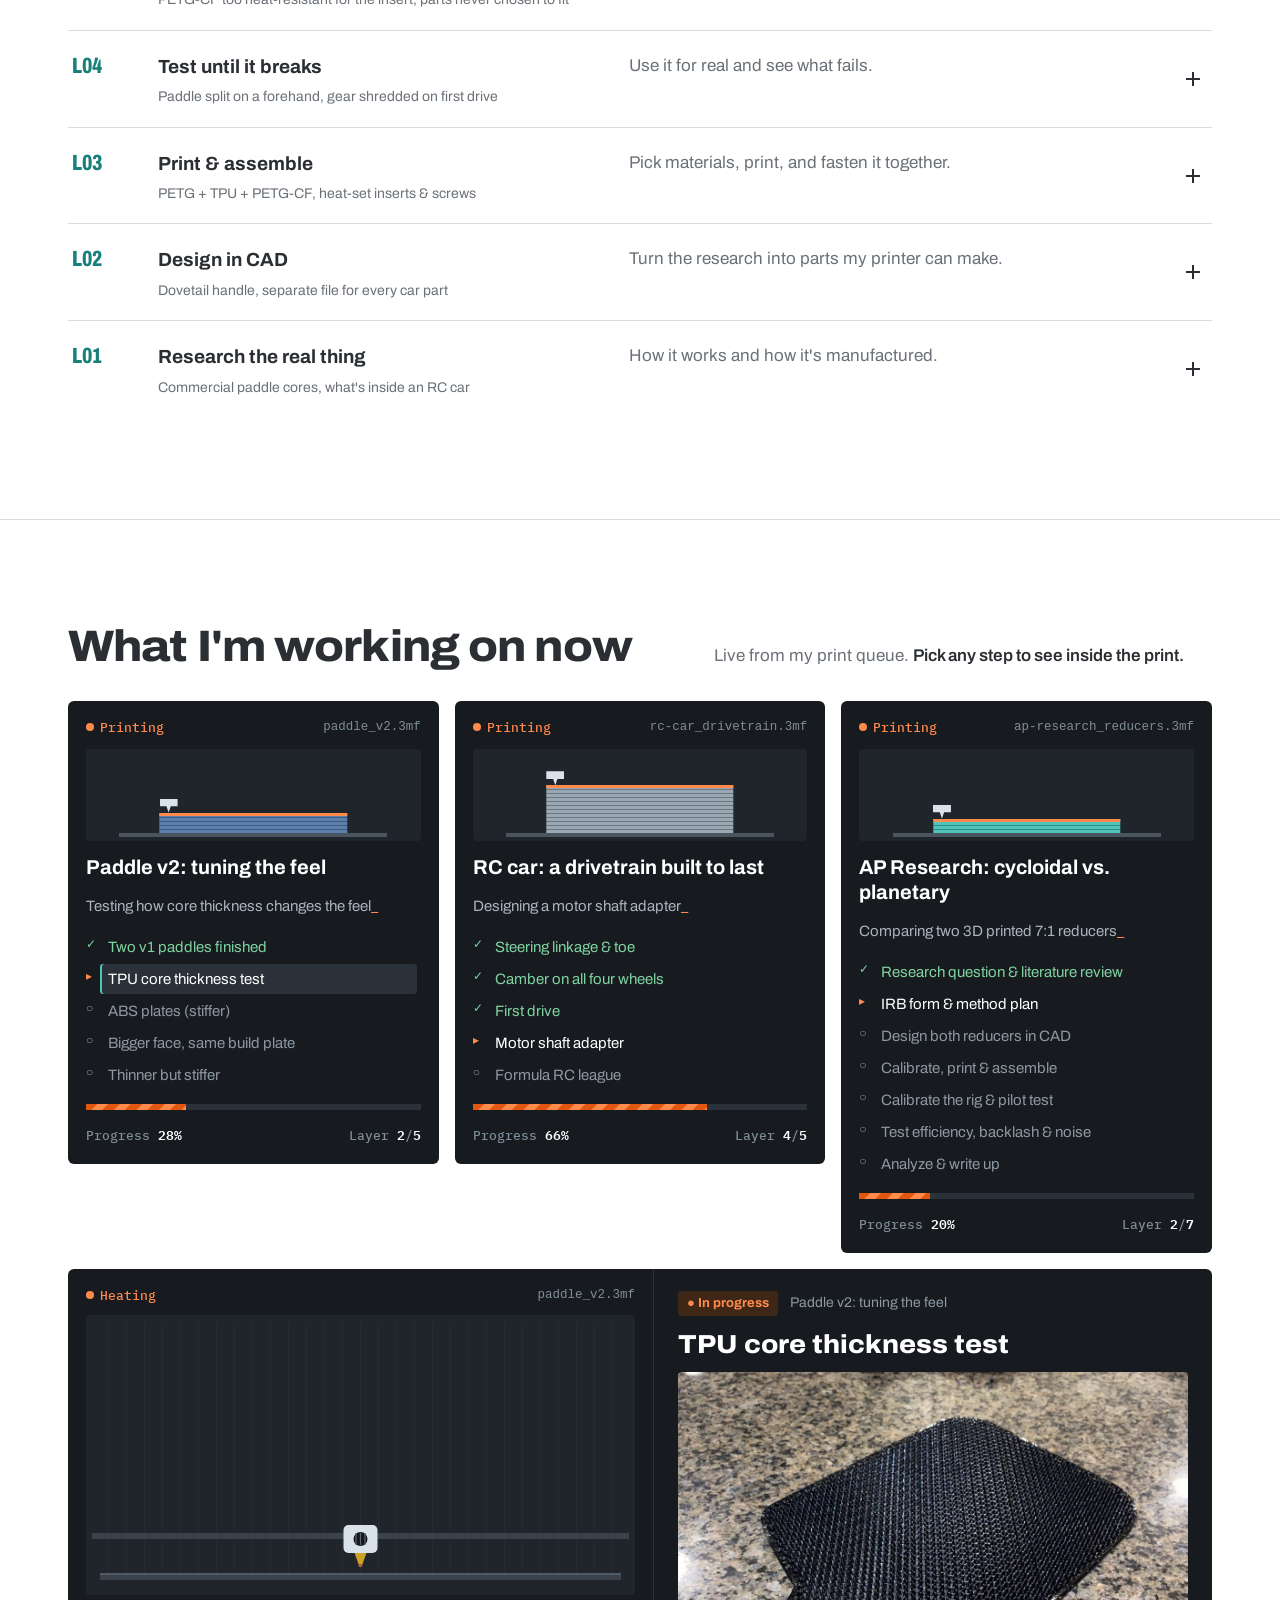
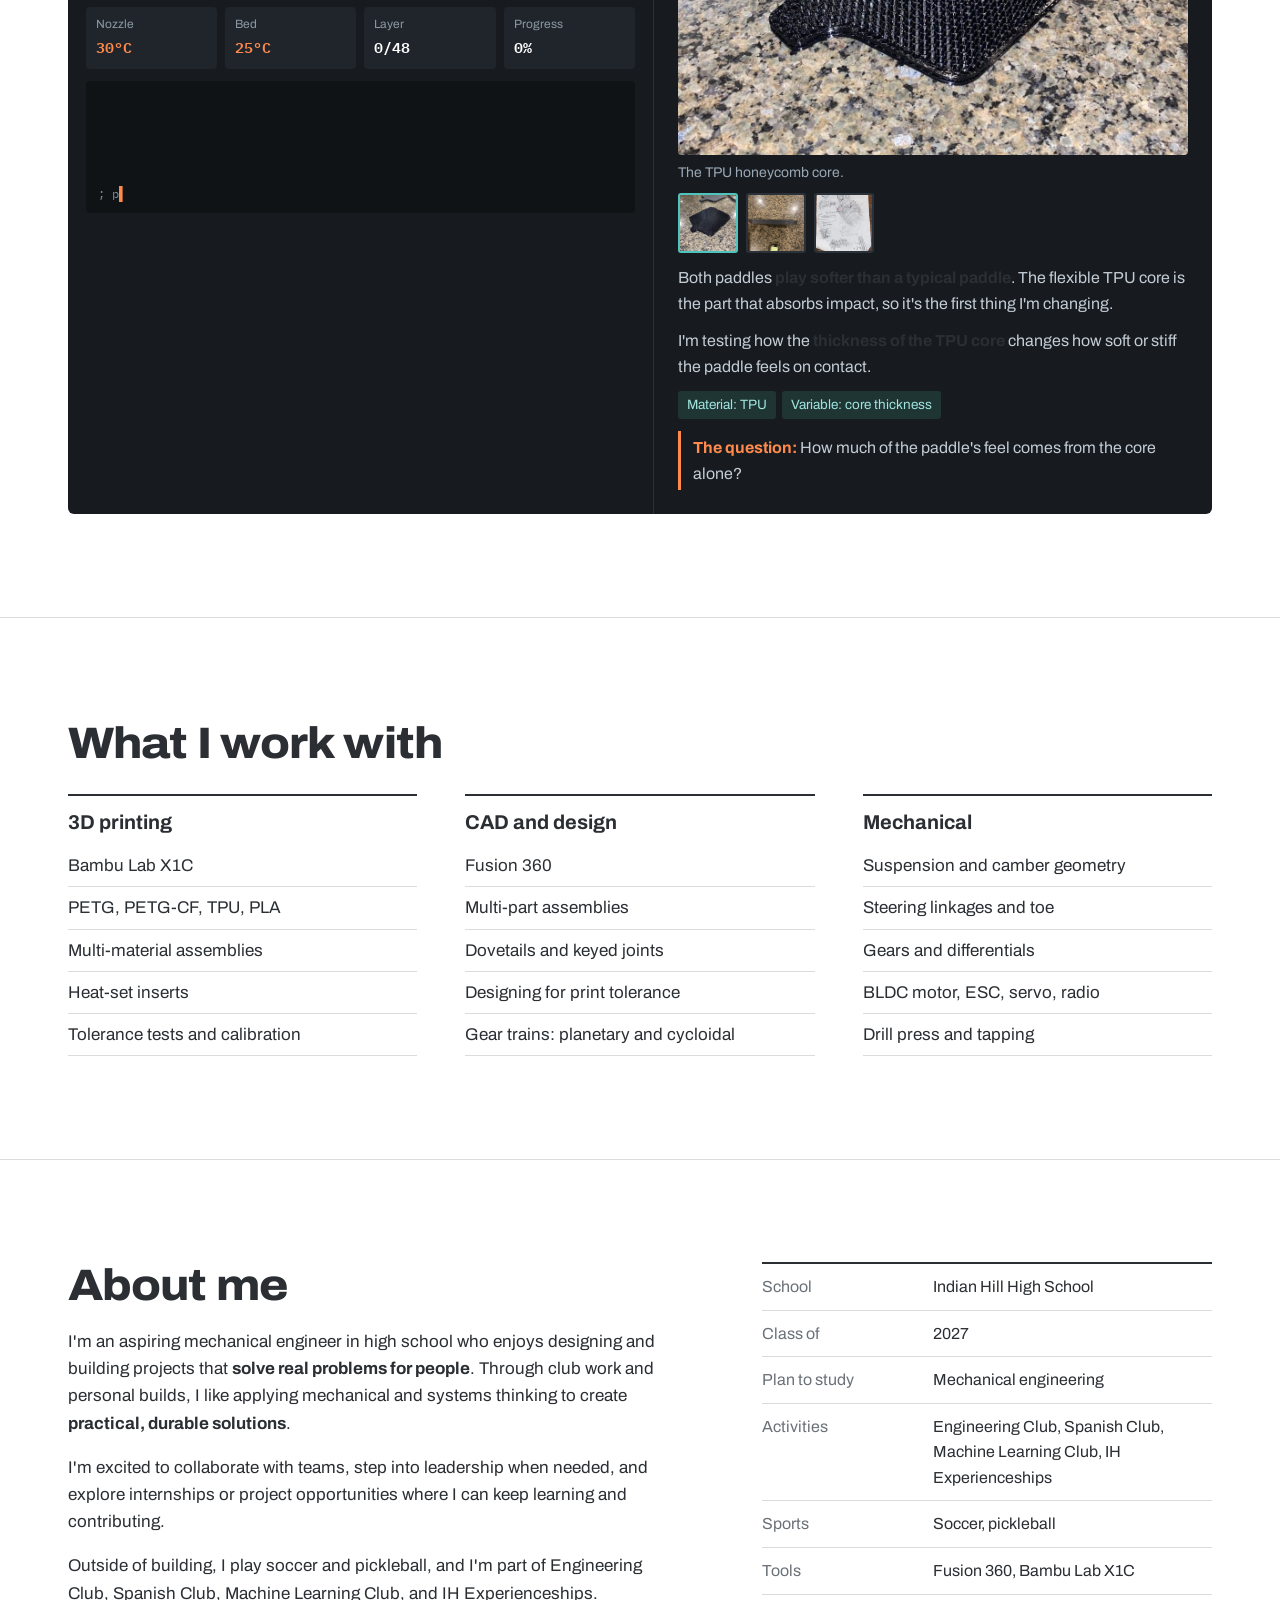
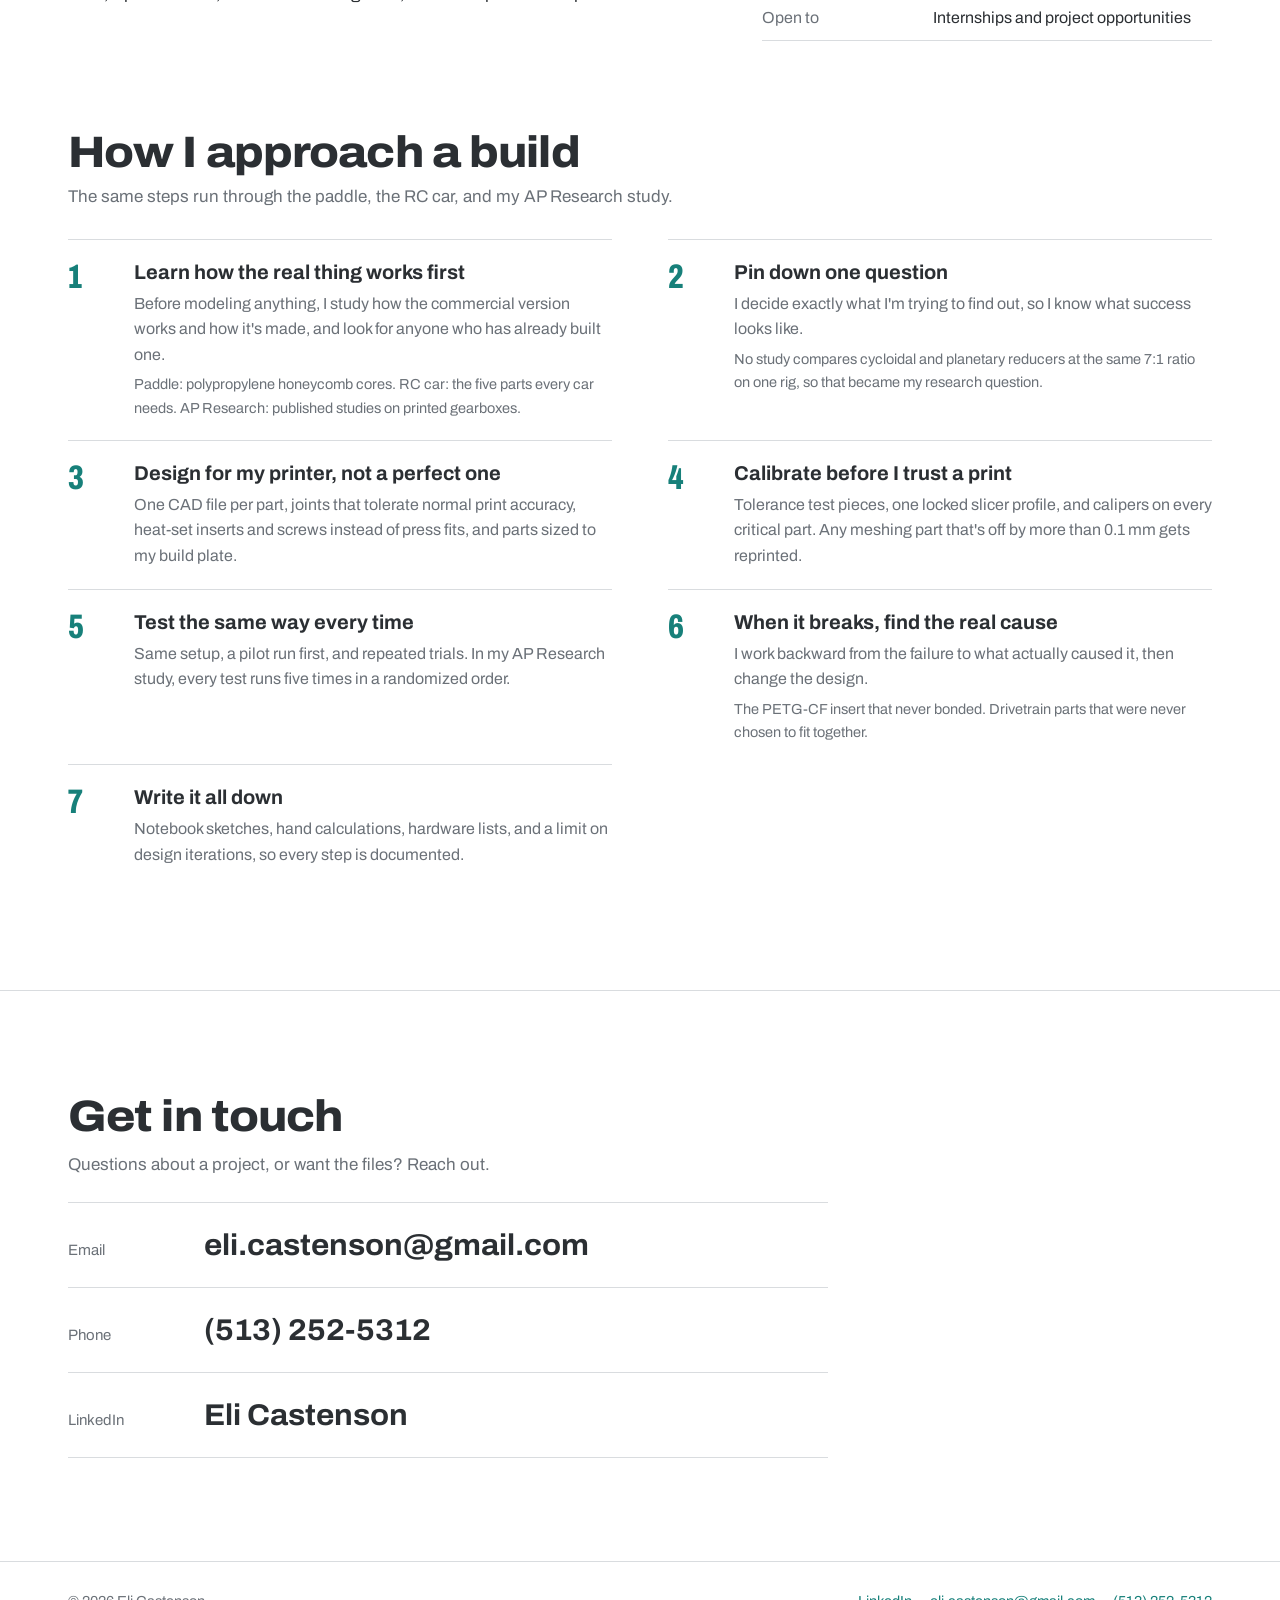
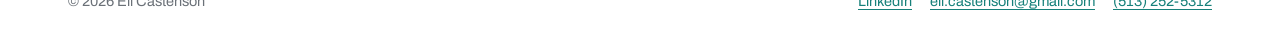
==== commit 0e19411a: "Hero printer: random part order on every visit, add planet gear Co-Authored-By: Claude Opus 5.5 <nor" ====
--- a/index.html
+++ b/index.html
@@ -16,7 +16,7 @@
   <link rel="preconnect" href="https://fonts.googleapis.com">
   <link rel="preconnect" href="https://fonts.gstatic.com" crossorigin>
   <link href="https://fonts.googleapis.com/css2?family=Archivo:wdth,wght@62..125,400..800&family=IBM+Plex+Mono:wght@400;500;600&display=swap" rel="stylesheet">
-  <link rel="stylesheet" href="style.css?v=13">
+  <link rel="stylesheet" href="style.css?v=14">
 </head>
 <body>
 
@@ -622,7 +622,7 @@
   </div>
 </footer>
 
-<script src="script.js?v=13" defer></script>
-<script src="hero-printer.js?v=13" defer></script>
+<script src="script.js?v=14" defer></script>
+<script src="hero-printer.js?v=14" defer></script>
 </body>
 </html>
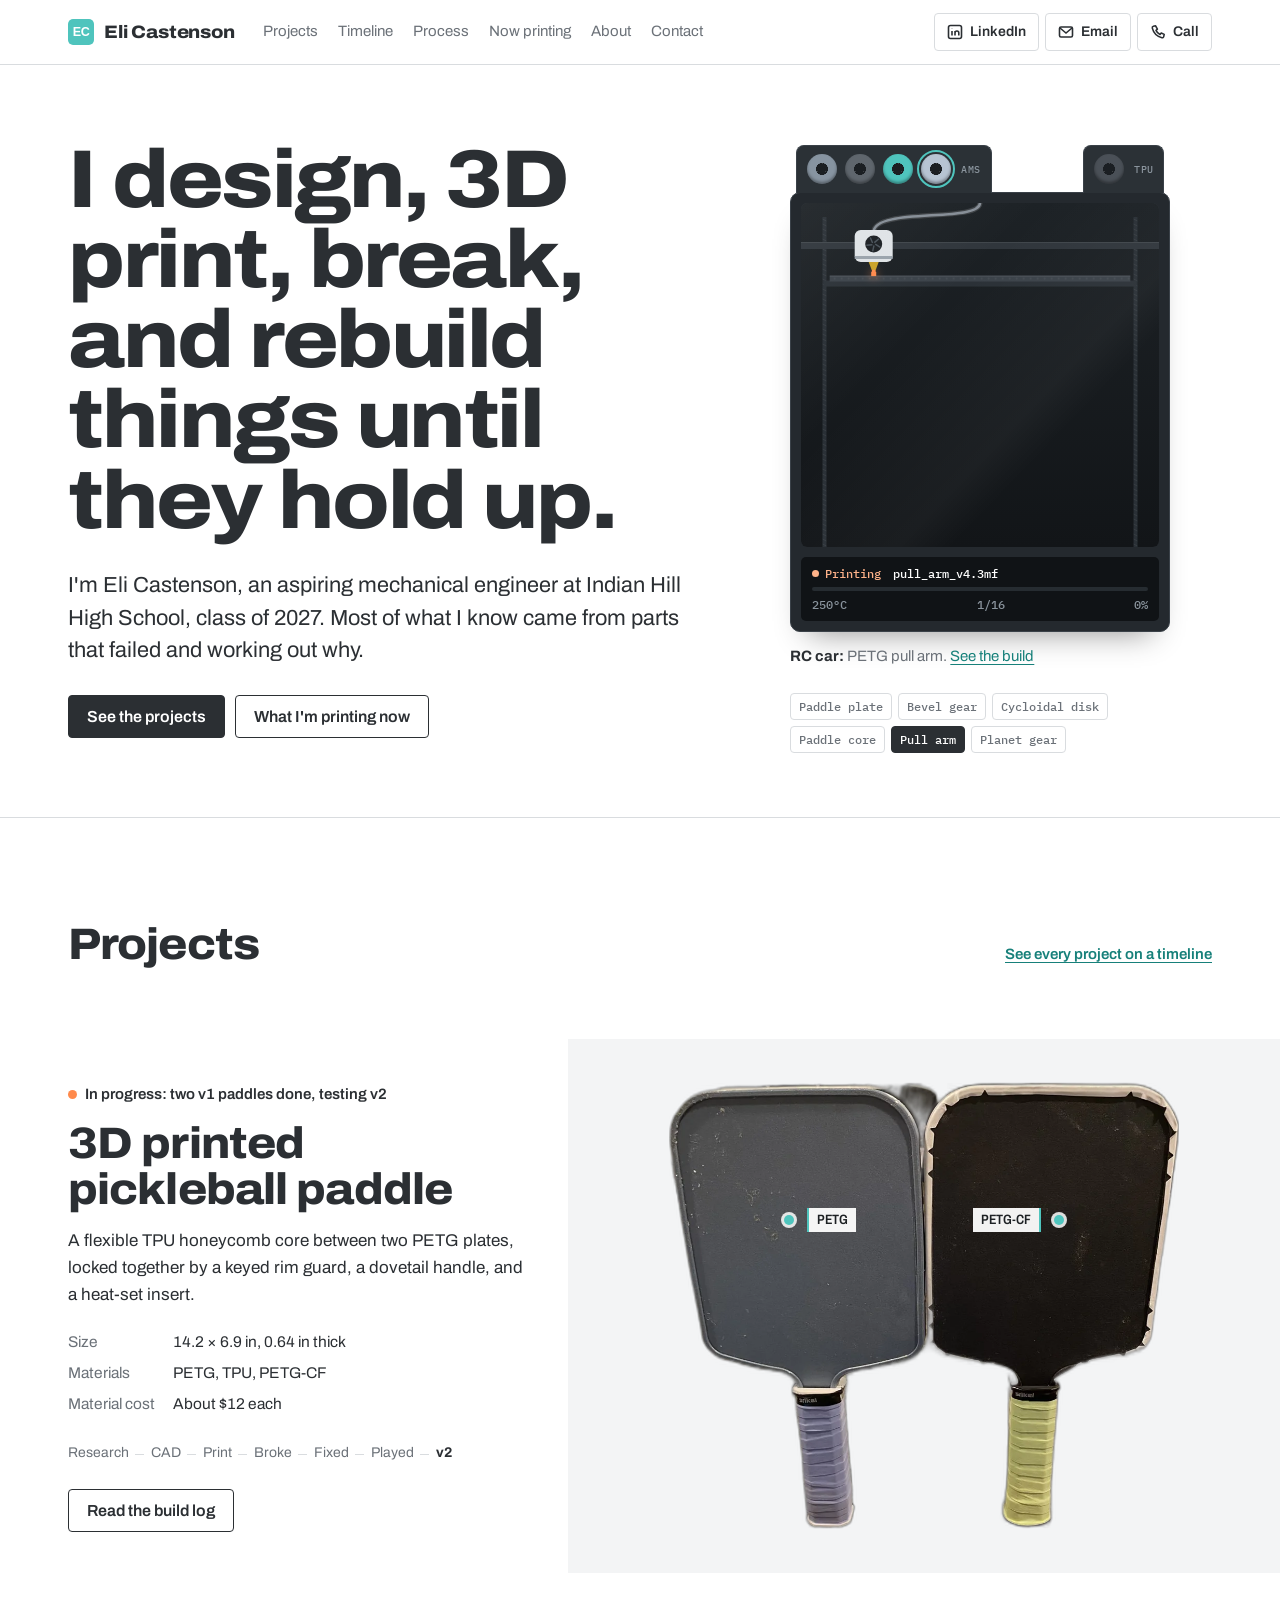
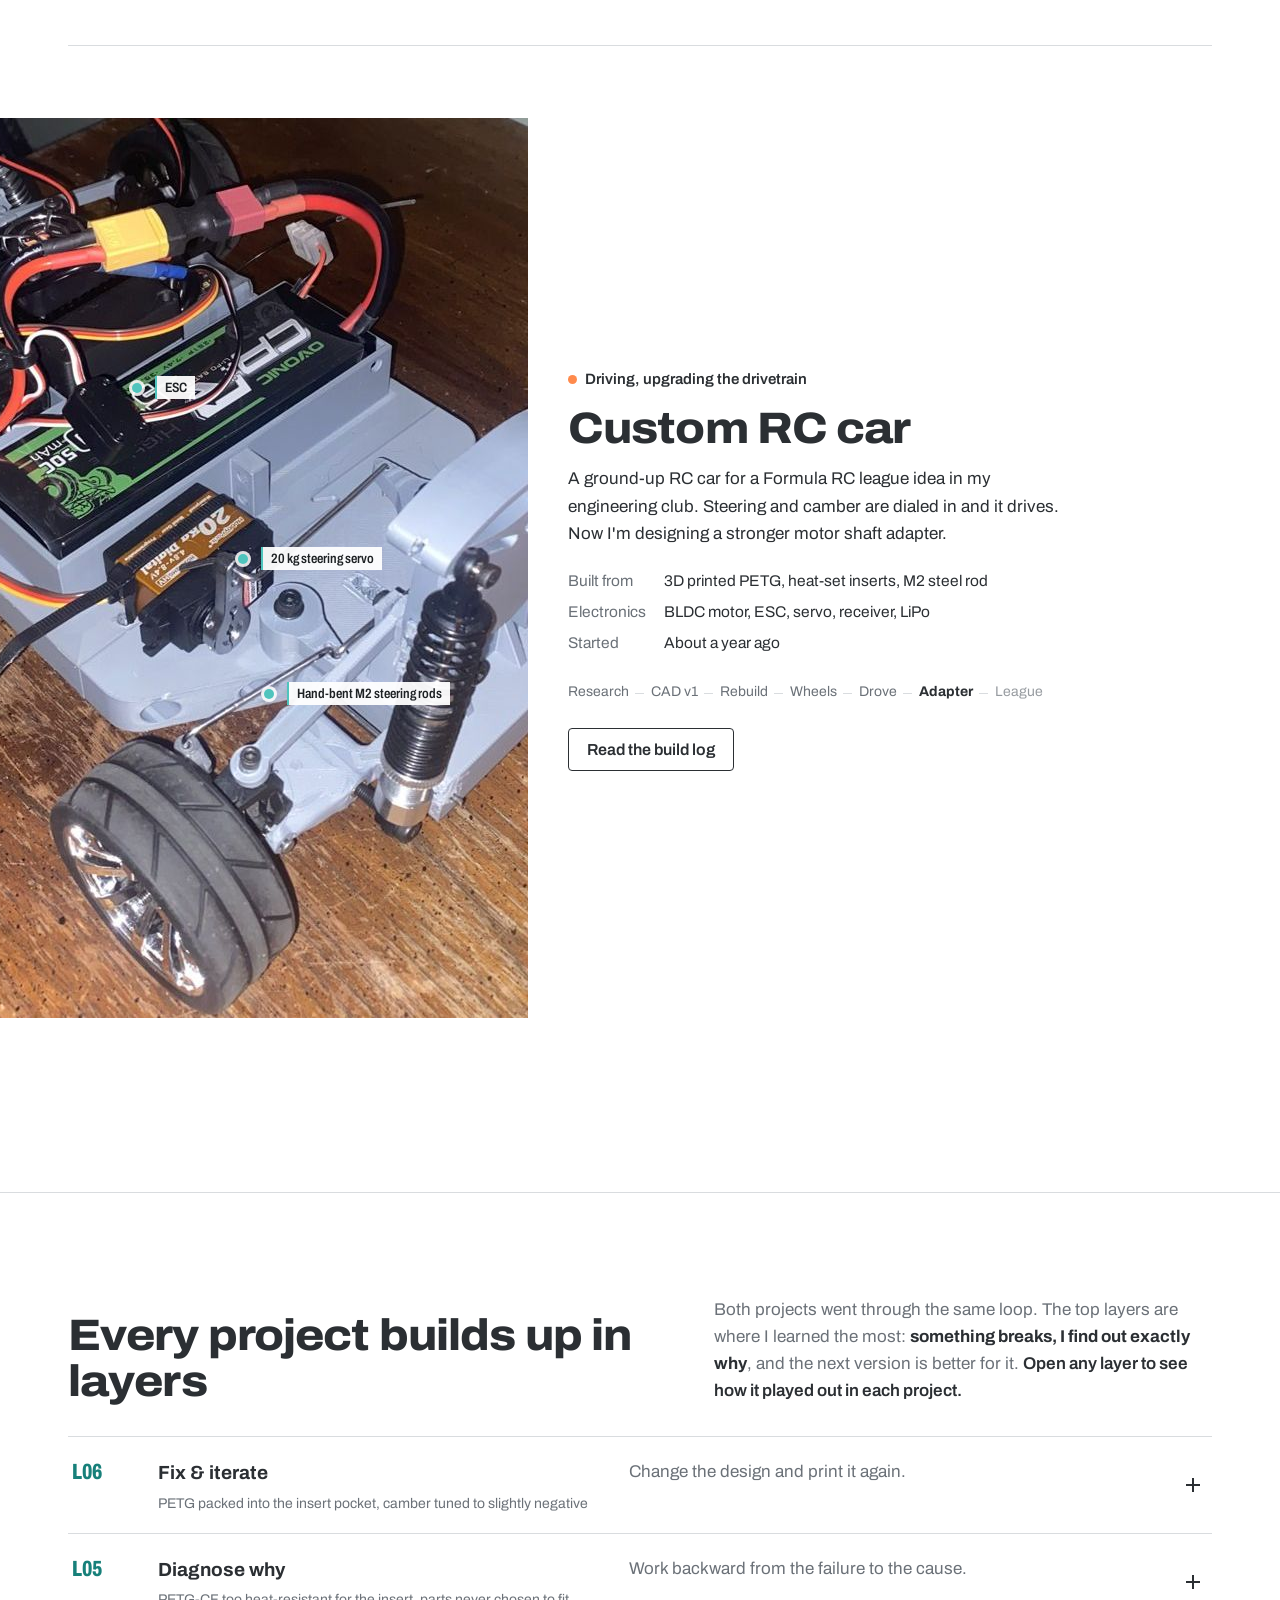
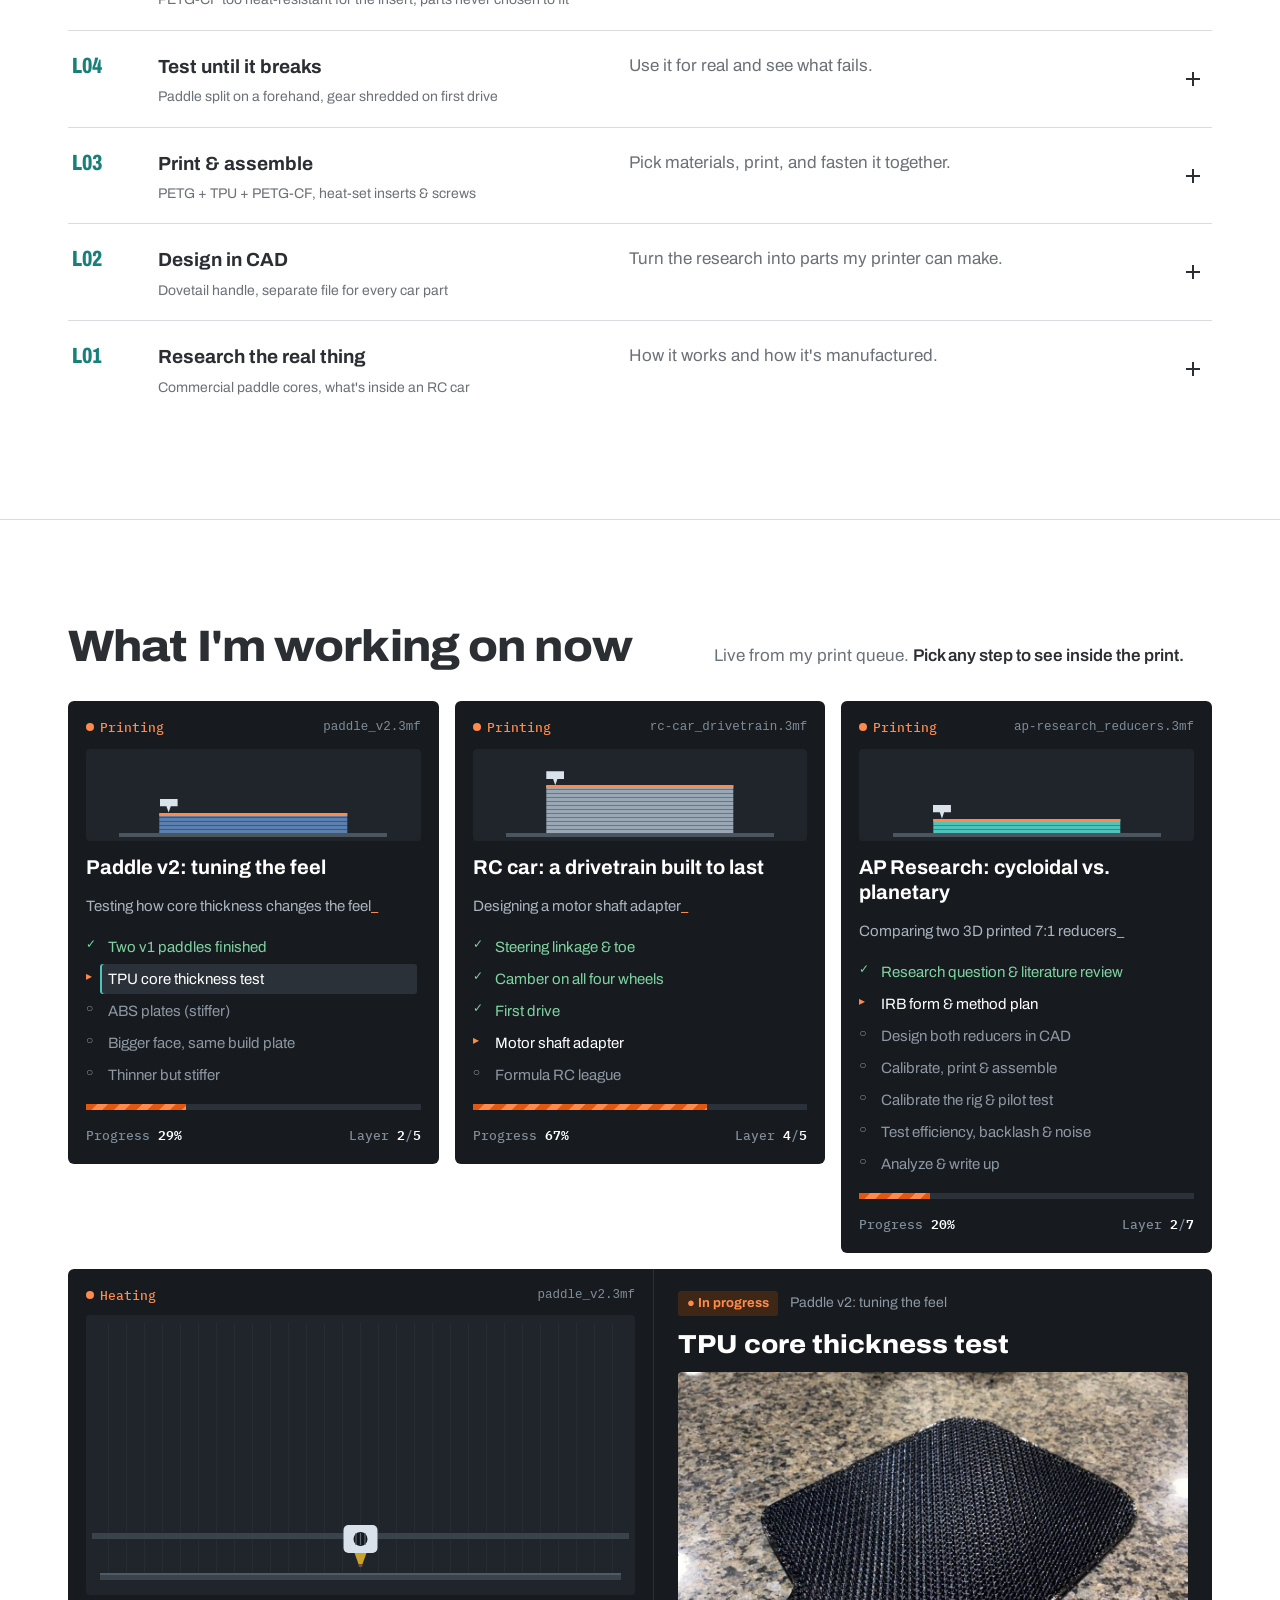
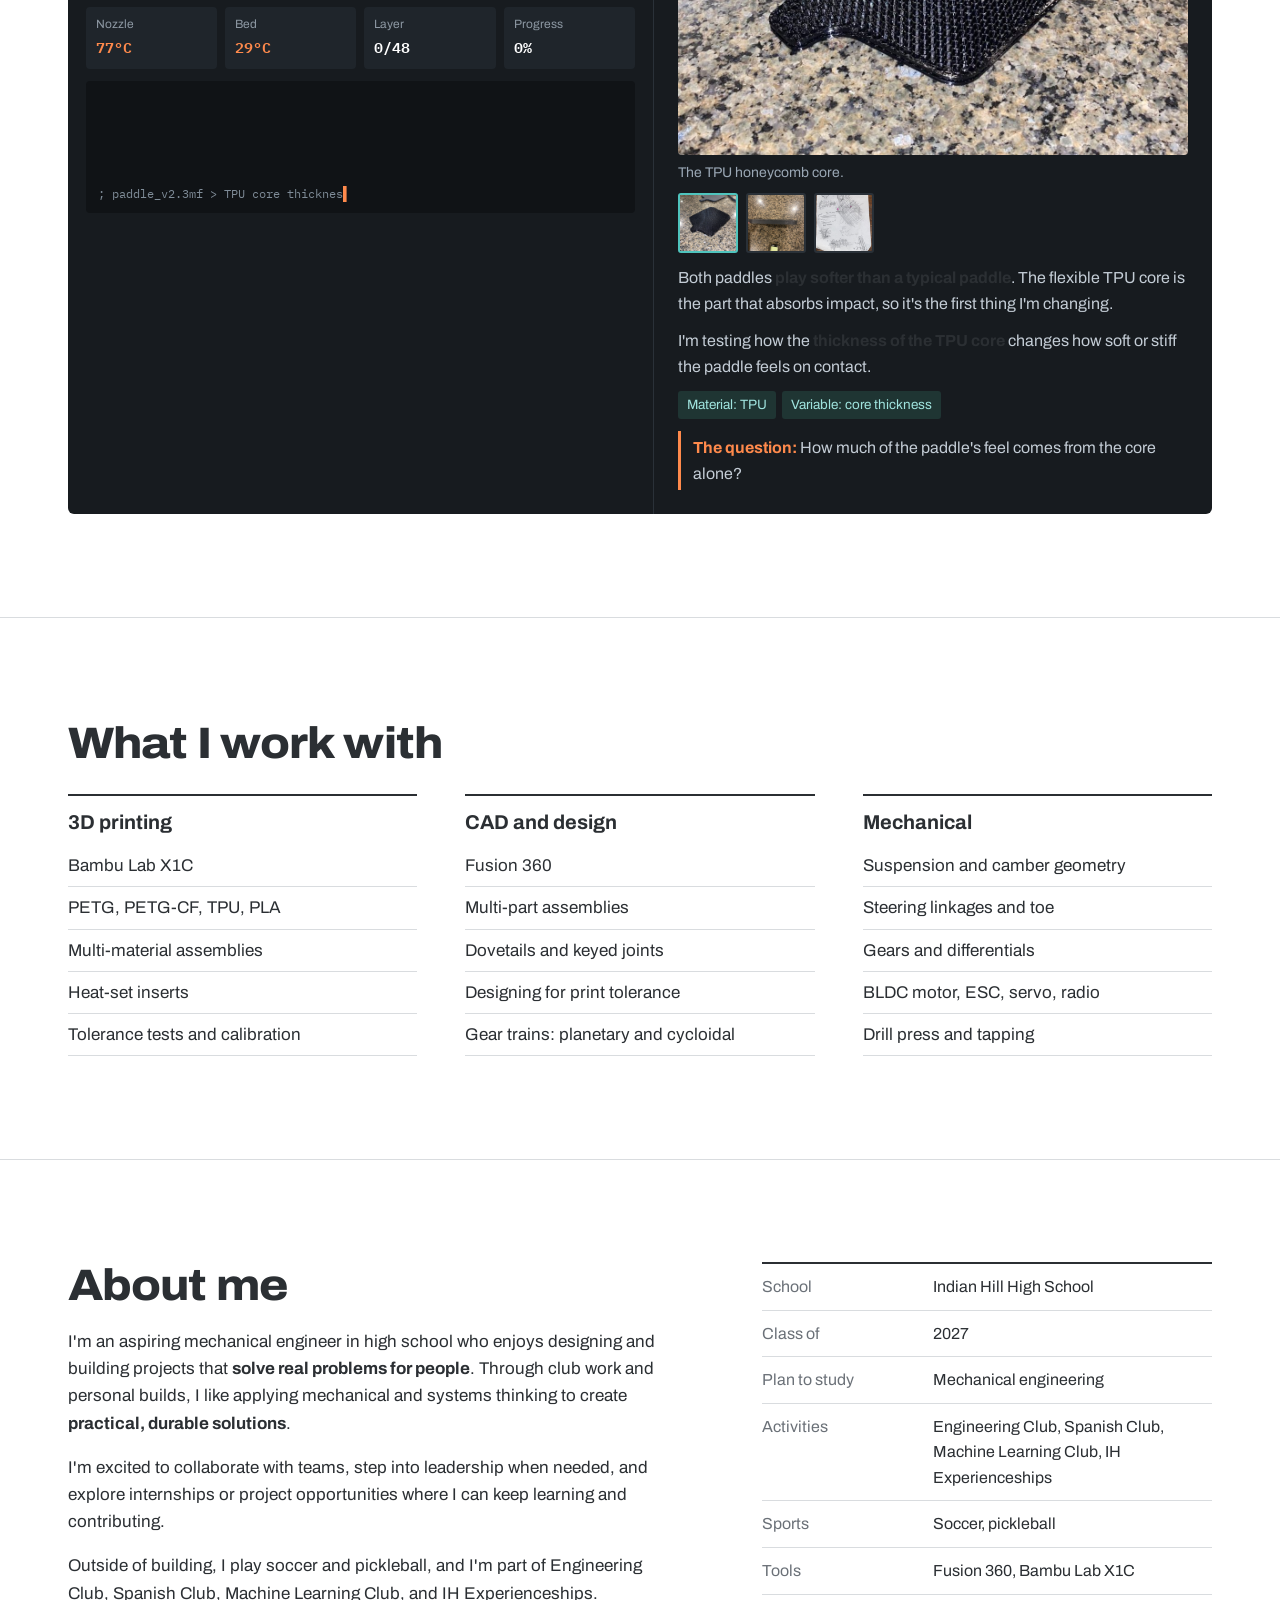
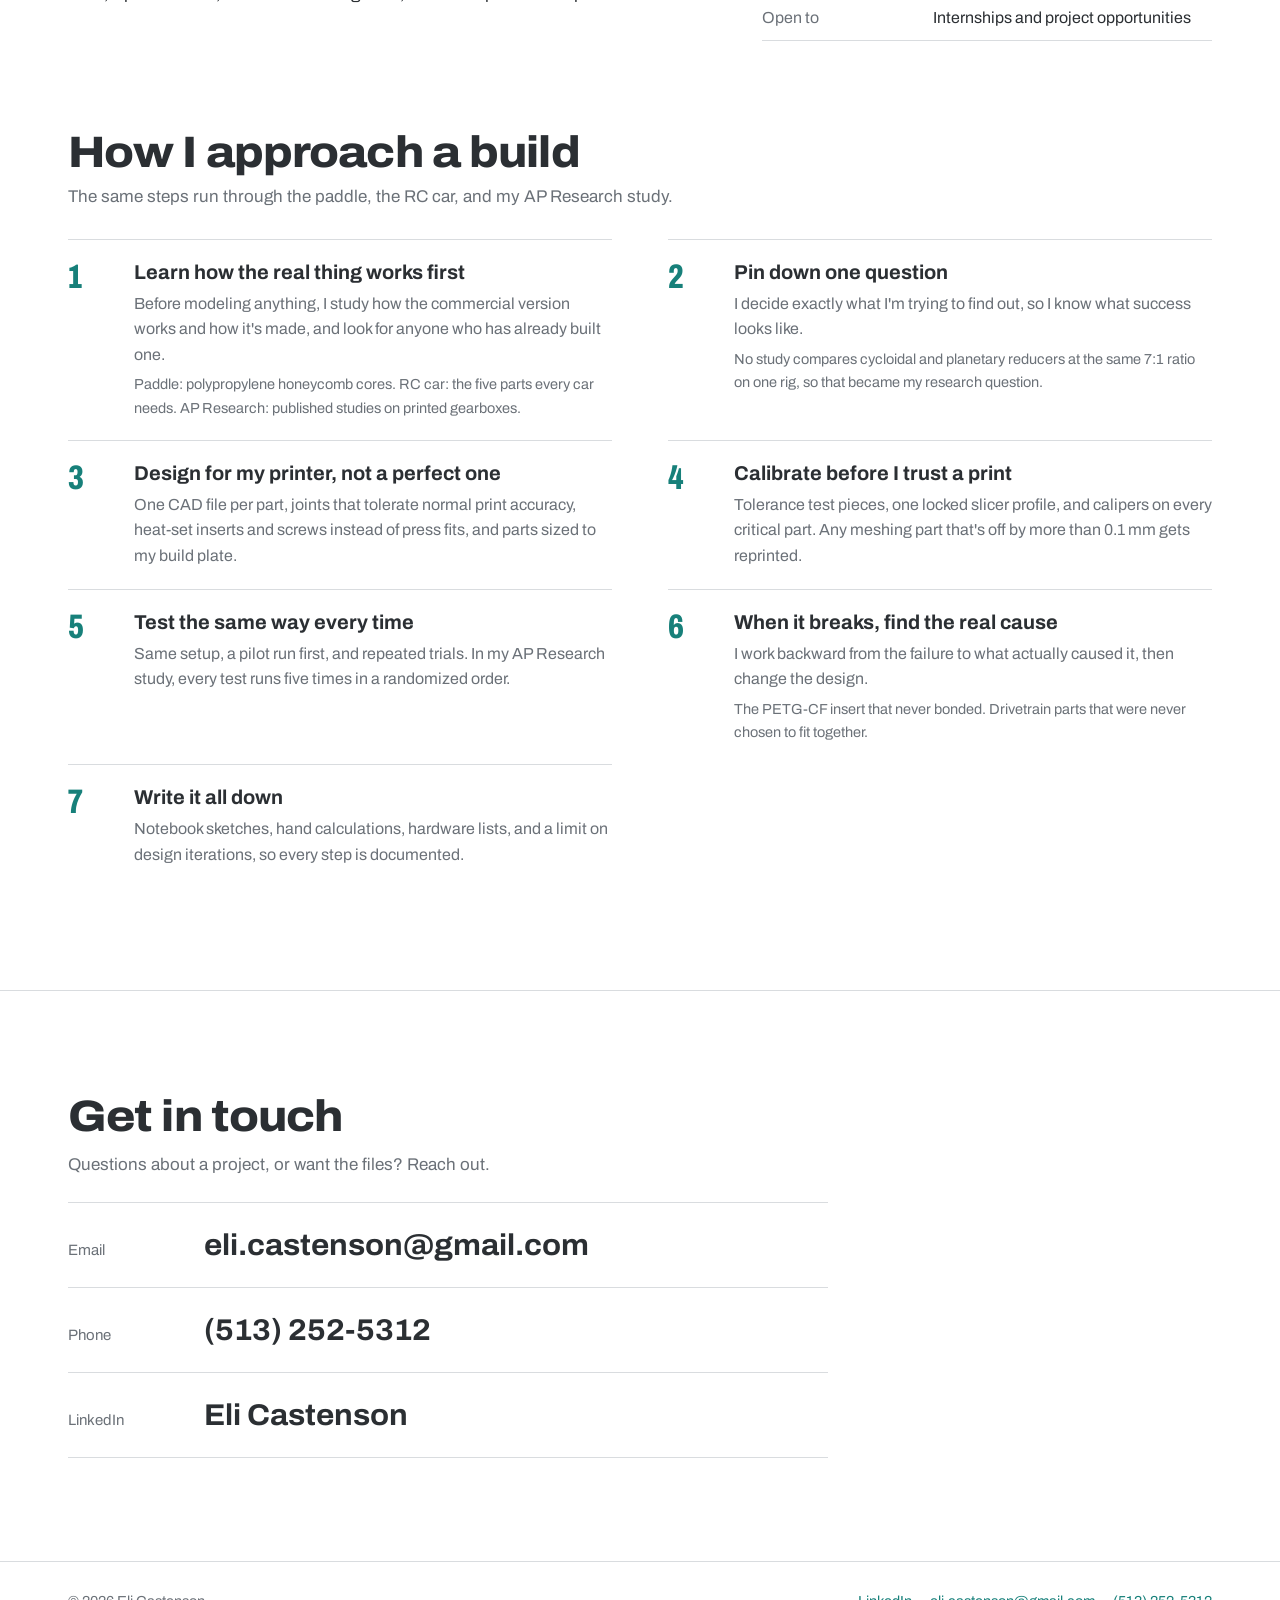
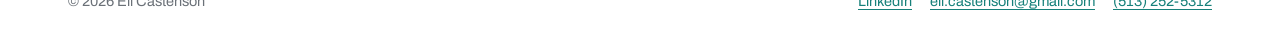
==== commit 97a570a3: "Crop the camber step photo to the front wheel Co-Authored-By: Claude Opus 5.5 <noreply@anthropic.com" ====
--- a/index.html
+++ b/index.html
@@ -400,7 +400,7 @@
             <li class="done" data-material="PETG">
               <button type="button" class="step-btn" aria-controls="inspector">Camber on all four wheels</button>
               <template>
-                <div class="insp-media"><figure><img src="images/rc-car/rear.jpg" alt="Rear suspension and shocks"><figcaption>Rear suspension and shocks.</figcaption></figure><figure><img src="images/rc-car/hero.jpg" alt="The assembled RC car"><figcaption>All four wheels at slightly negative camber.</figcaption></figure><figure><img src="images/rc-car/shock.jpg" alt="Measuring a shock with calipers"><figcaption>Measuring a shock.</figcaption></figure></div>
+                <div class="insp-media"><figure><img src="images/rc-car/rear.jpg" alt="Rear suspension and shocks"><figcaption>Rear suspension and shocks.</figcaption></figure><figure><img src="images/rc-car/front-wheel.jpg" alt="Close-up of the front wheel tilted to slightly negative camber, with its pull arm, steering rod, and shock"><figcaption>Front wheel at slightly negative camber.</figcaption></figure><figure><img src="images/rc-car/shock.jpg" alt="Measuring a shock with calipers"><figcaption>Measuring a shock.</figcaption></figure></div>
                 <p>My first pull arms, which support the top of each wheel, gave <strong>so much positive camber that the car couldn't move</strong>. I kept redesigning and testing their length until all four wheels sat at <strong>slightly negative camber</strong>.</p><p>Along the way I also fixed suspension arms I'd made too short by using a radius where I meant a diameter.</p>
                 <ul class="insp-facts"><li>Extreme positive → slightly negative</li><li>Pull arm length</li></ul>
               </template>
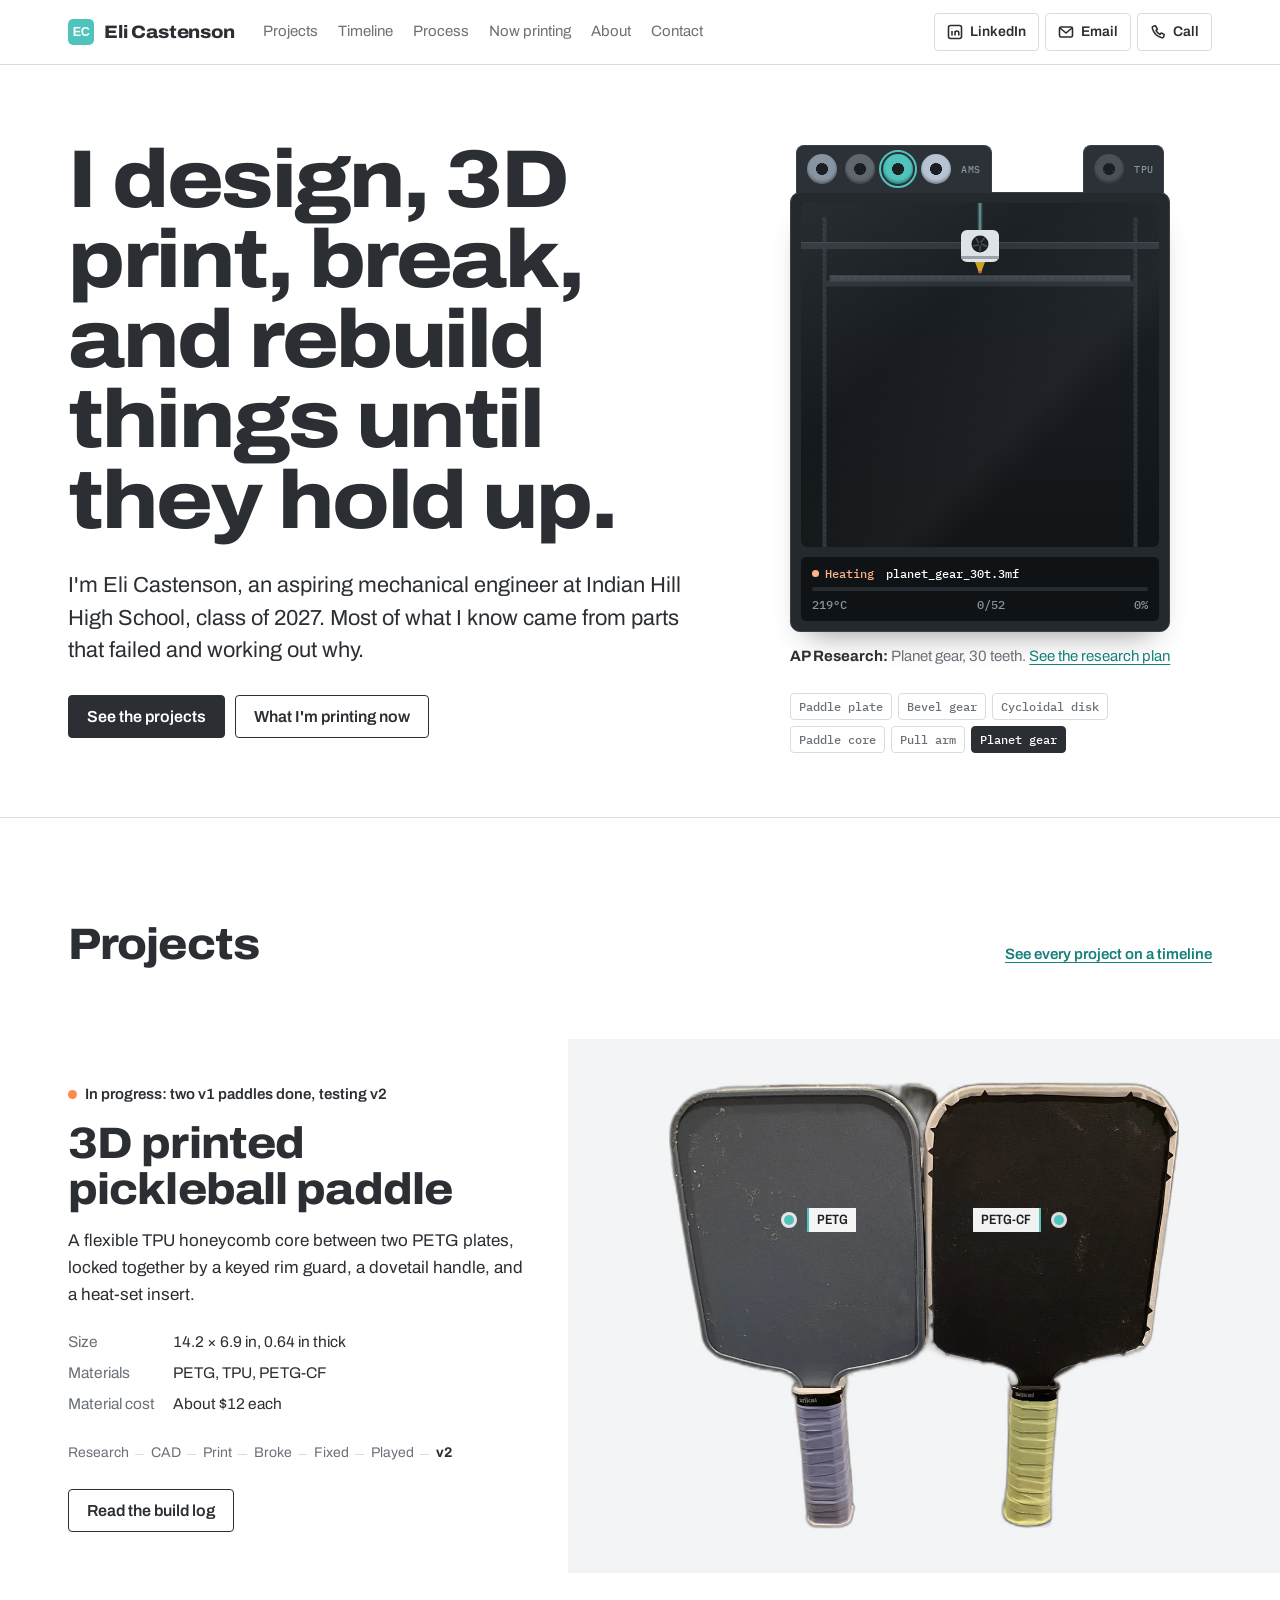
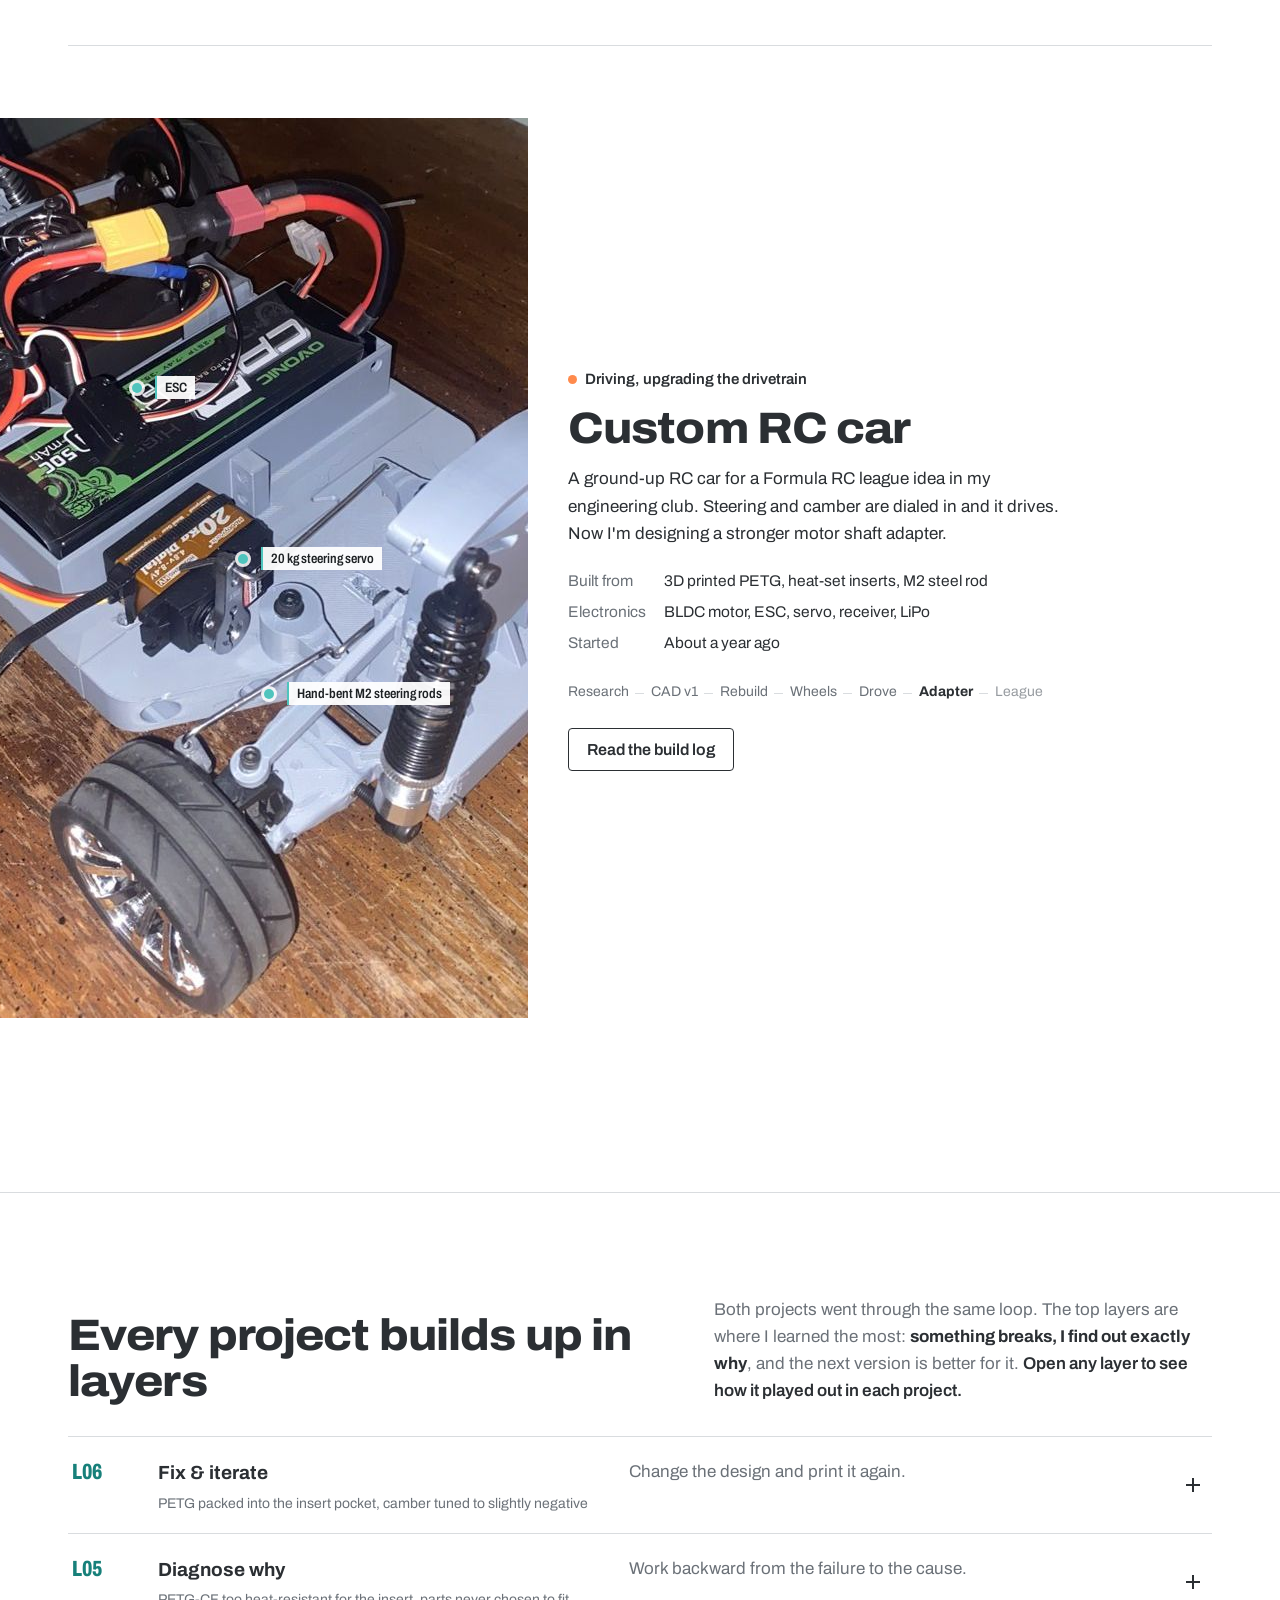
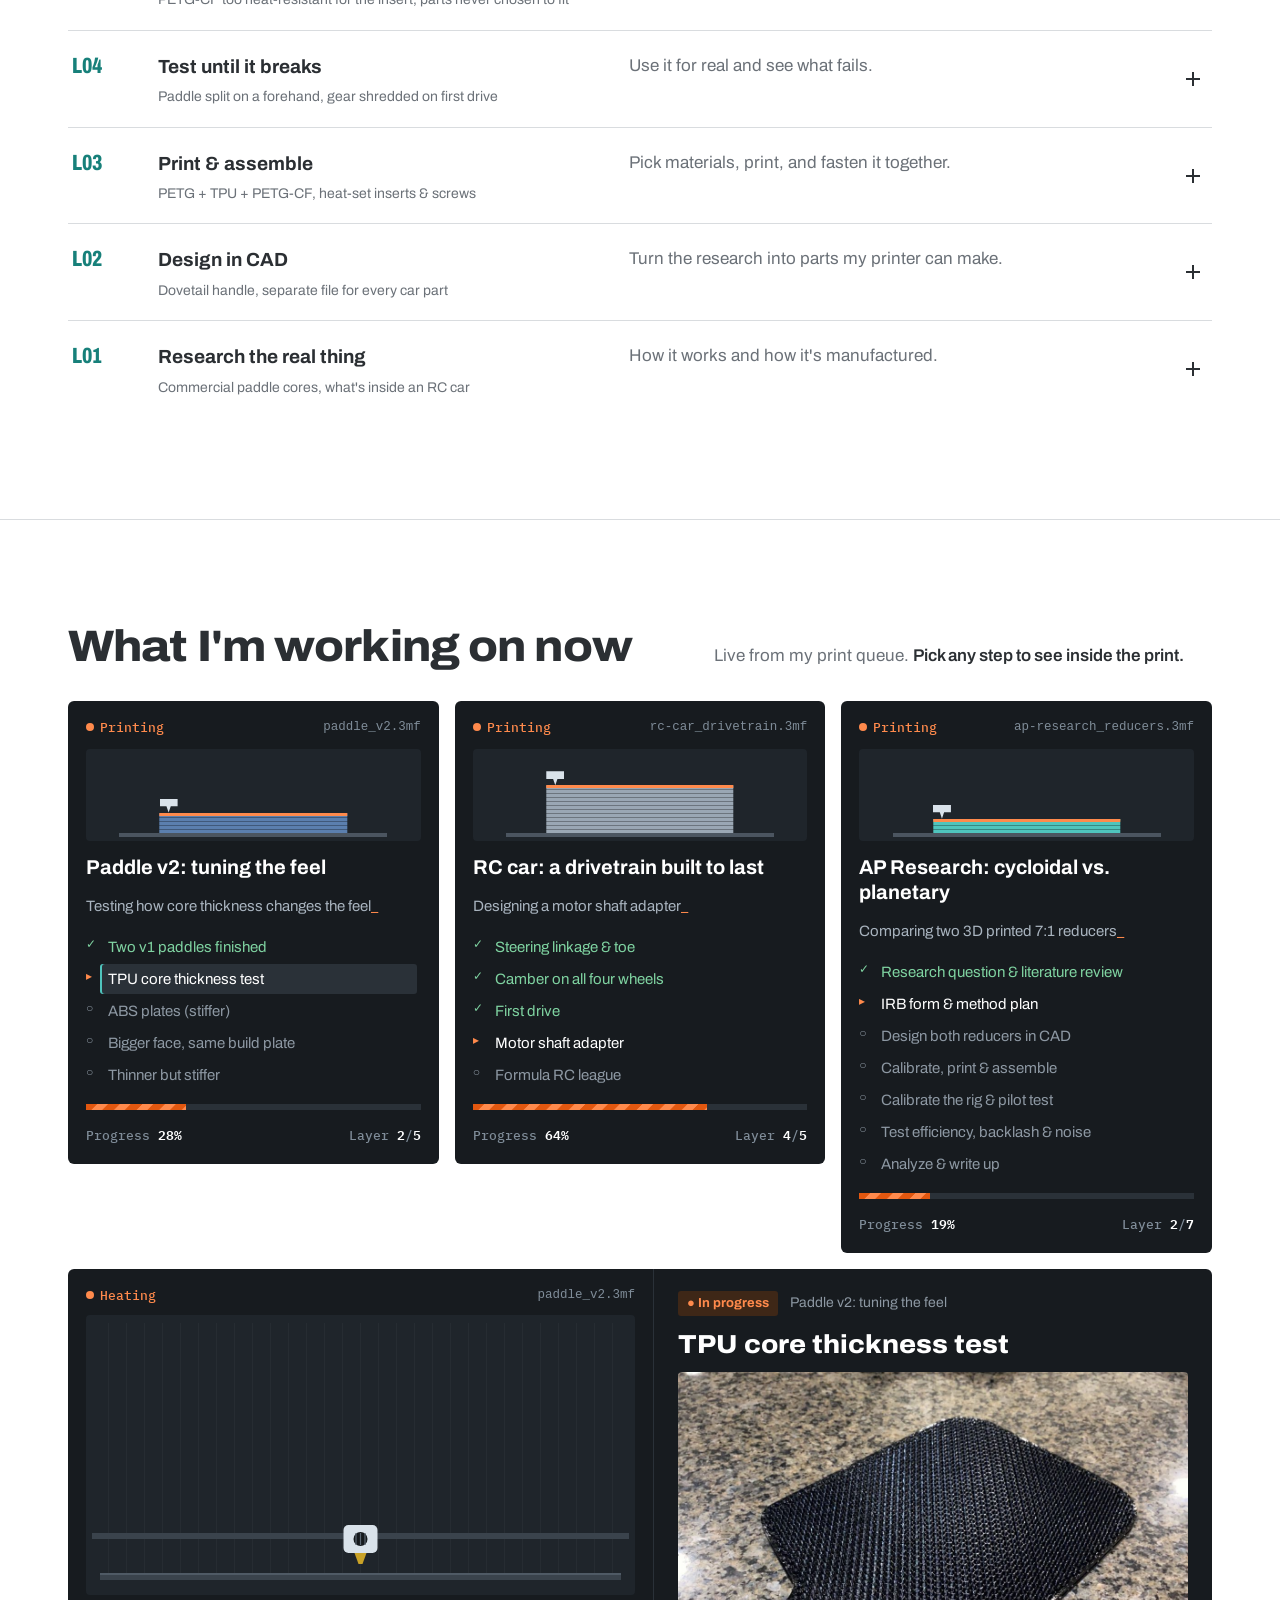
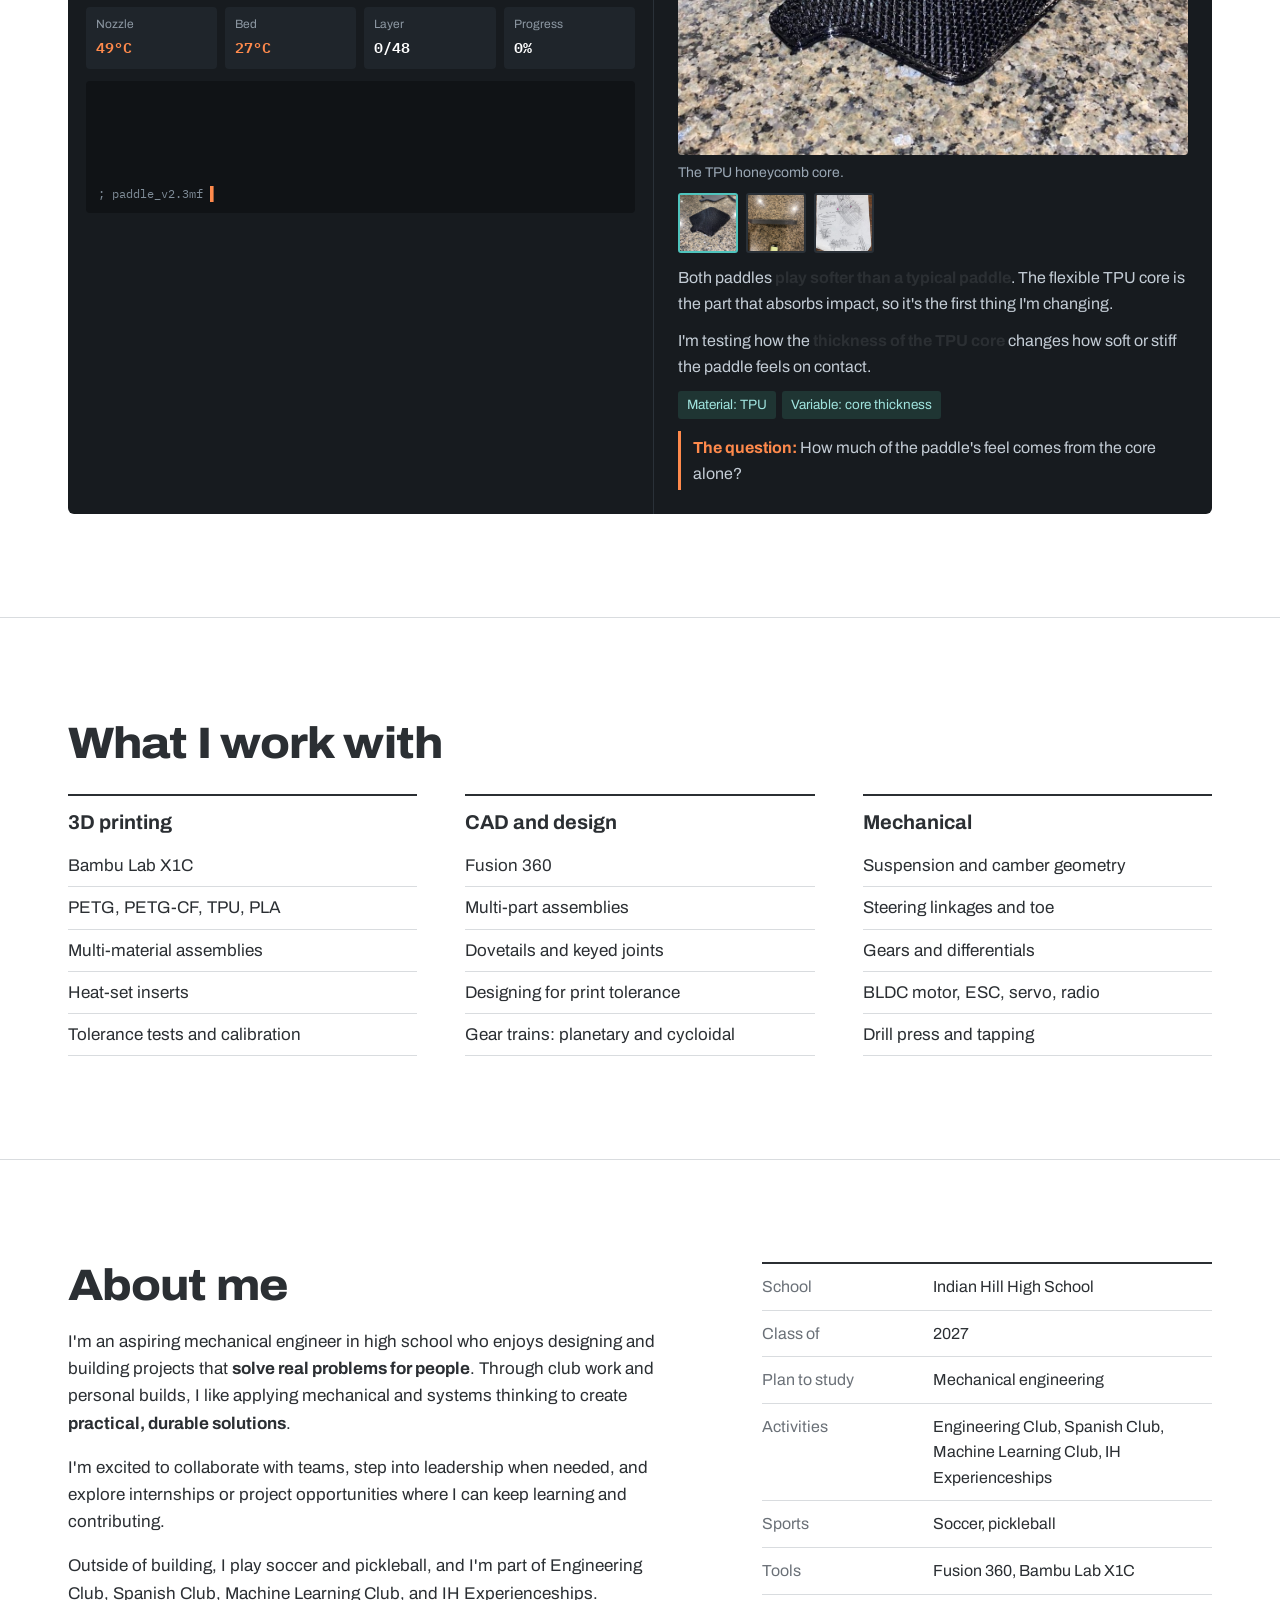
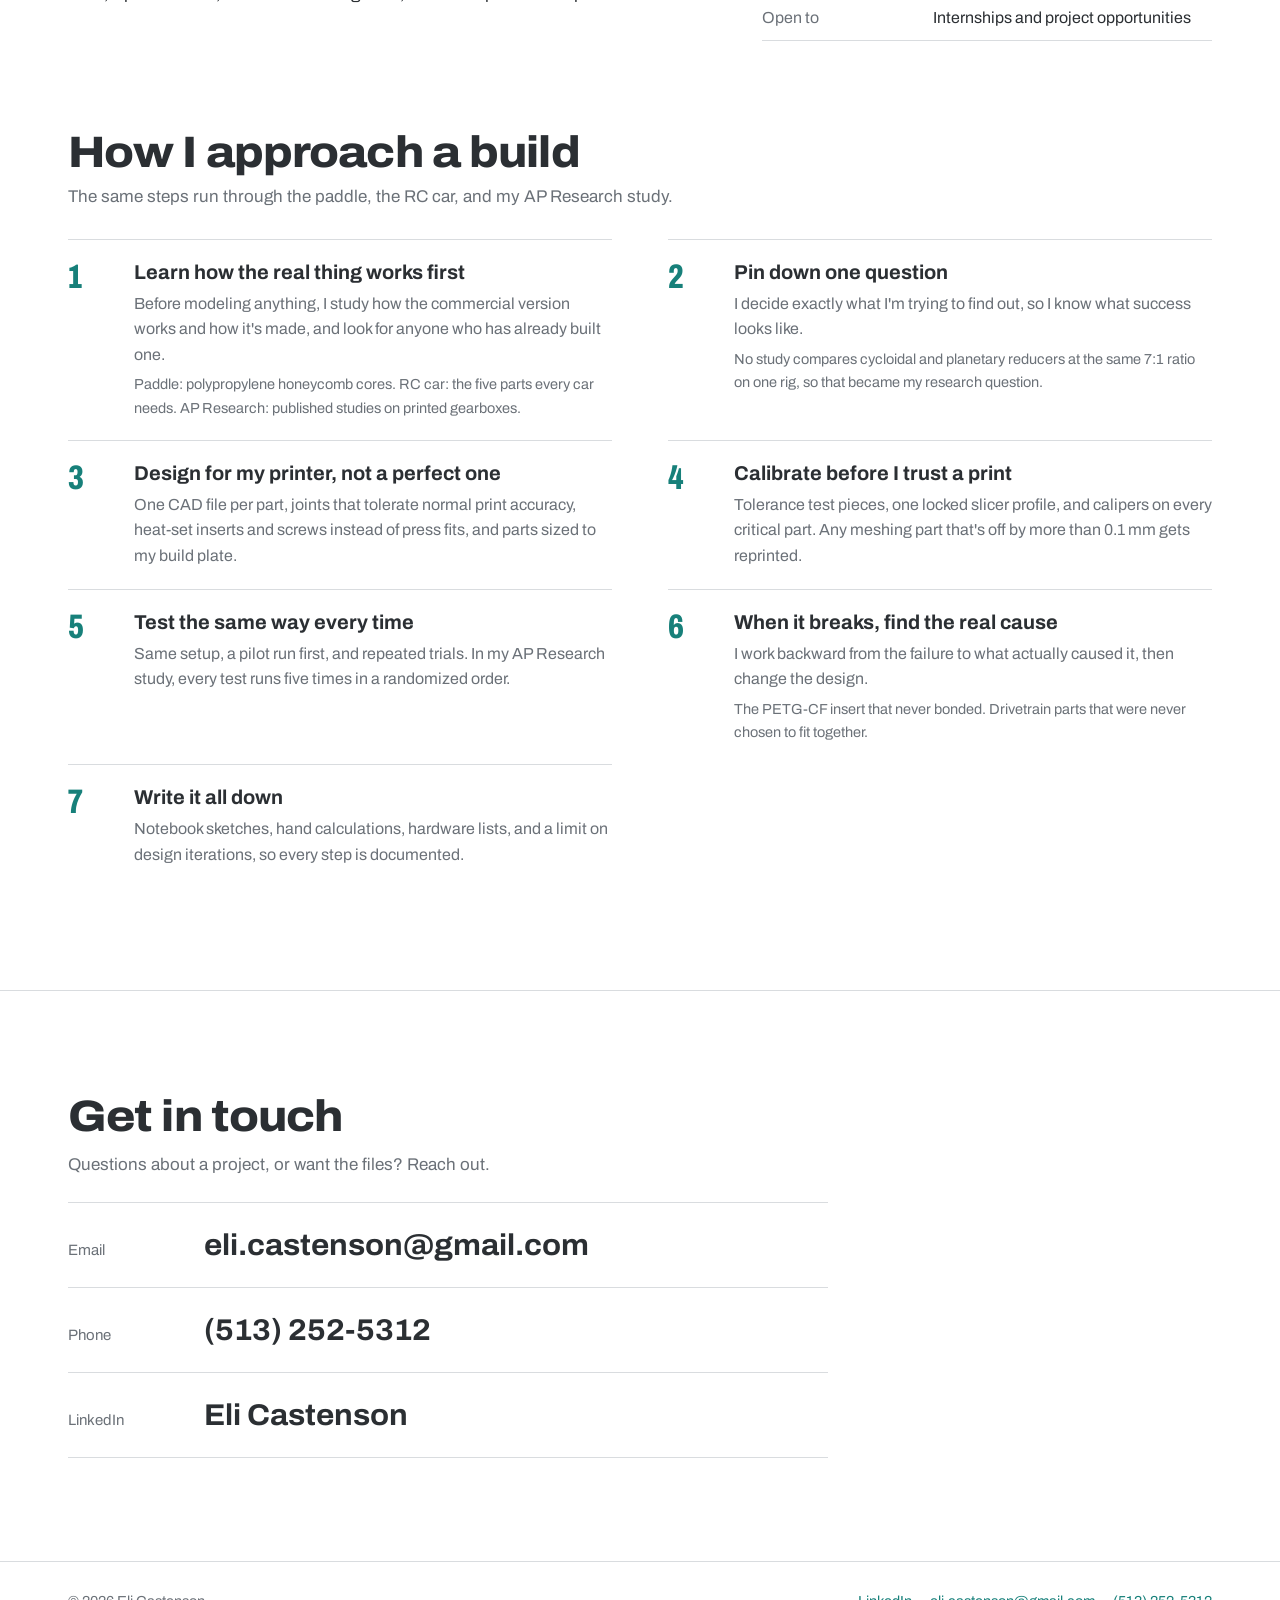
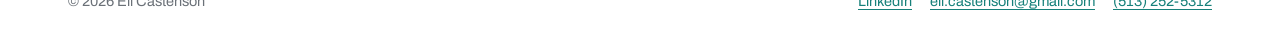
==== commit 8b83ee1d: "Use a head-on front wheel crop for the camber photo Co-Authored-By: Claude Opus 5.5 <noreply@anthrop" ====
--- a/index.html
+++ b/index.html
@@ -400,7 +400,7 @@
             <li class="done" data-material="PETG">
               <button type="button" class="step-btn" aria-controls="inspector">Camber on all four wheels</button>
               <template>
-                <div class="insp-media"><figure><img src="images/rc-car/rear.jpg" alt="Rear suspension and shocks"><figcaption>Rear suspension and shocks.</figcaption></figure><figure><img src="images/rc-car/front-wheel.jpg" alt="Close-up of the front wheel tilted to slightly negative camber, with its pull arm, steering rod, and shock"><figcaption>Front wheel at slightly negative camber.</figcaption></figure><figure><img src="images/rc-car/shock.jpg" alt="Measuring a shock with calipers"><figcaption>Measuring a shock.</figcaption></figure></div>
+                <div class="insp-media"><figure><img src="images/rc-car/rear.jpg" alt="Rear suspension and shocks"><figcaption>Rear suspension and shocks.</figcaption></figure><figure><img src="images/rc-car/front-camber.jpg" alt="Head-on close-up of a front wheel, its top tilted slightly inward for negative camber, with the steering knuckle and shock"><figcaption>Front wheel at slightly negative camber.</figcaption></figure><figure><img src="images/rc-car/shock.jpg" alt="Measuring a shock with calipers"><figcaption>Measuring a shock.</figcaption></figure></div>
                 <p>My first pull arms, which support the top of each wheel, gave <strong>so much positive camber that the car couldn't move</strong>. I kept redesigning and testing their length until all four wheels sat at <strong>slightly negative camber</strong>.</p><p>Along the way I also fixed suspension arms I'd made too short by using a radius where I meant a diameter.</p>
                 <ul class="insp-facts"><li>Extreme positive → slightly negative</li><li>Pull arm length</li></ul>
               </template>
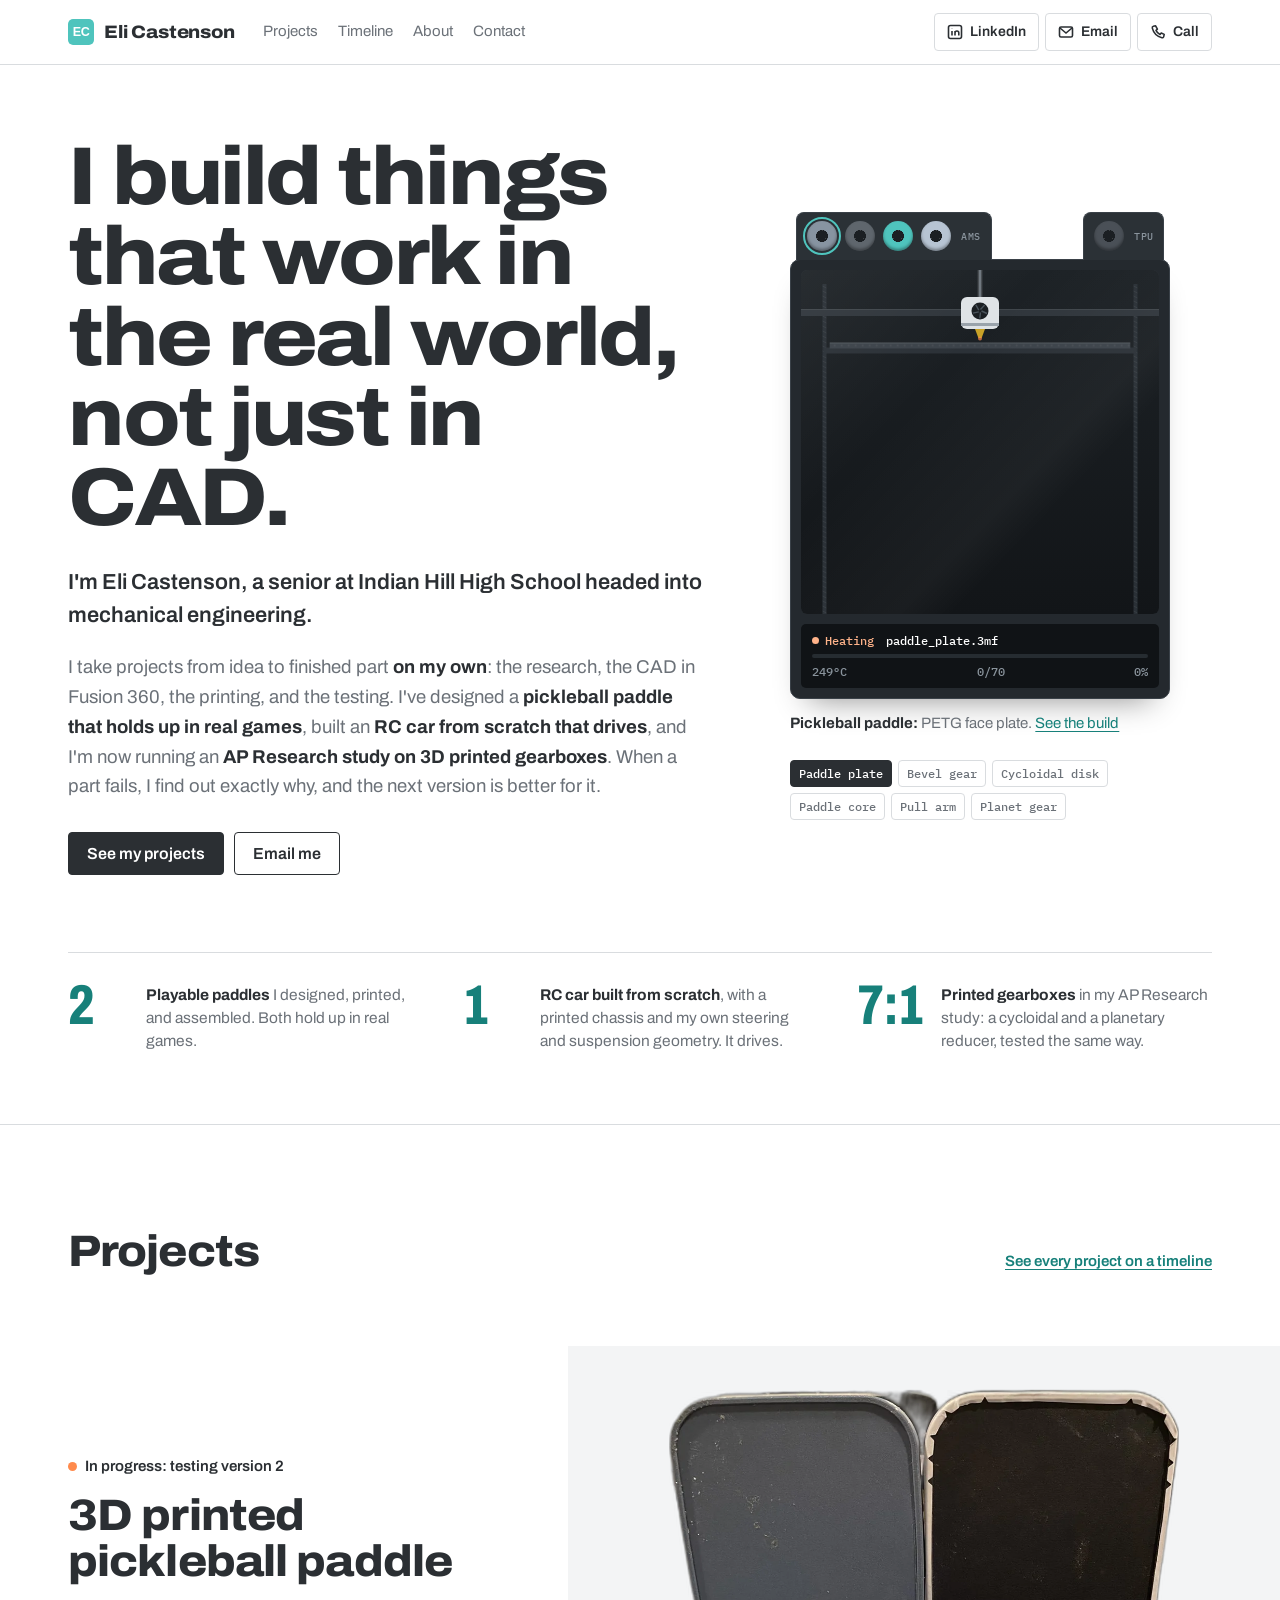
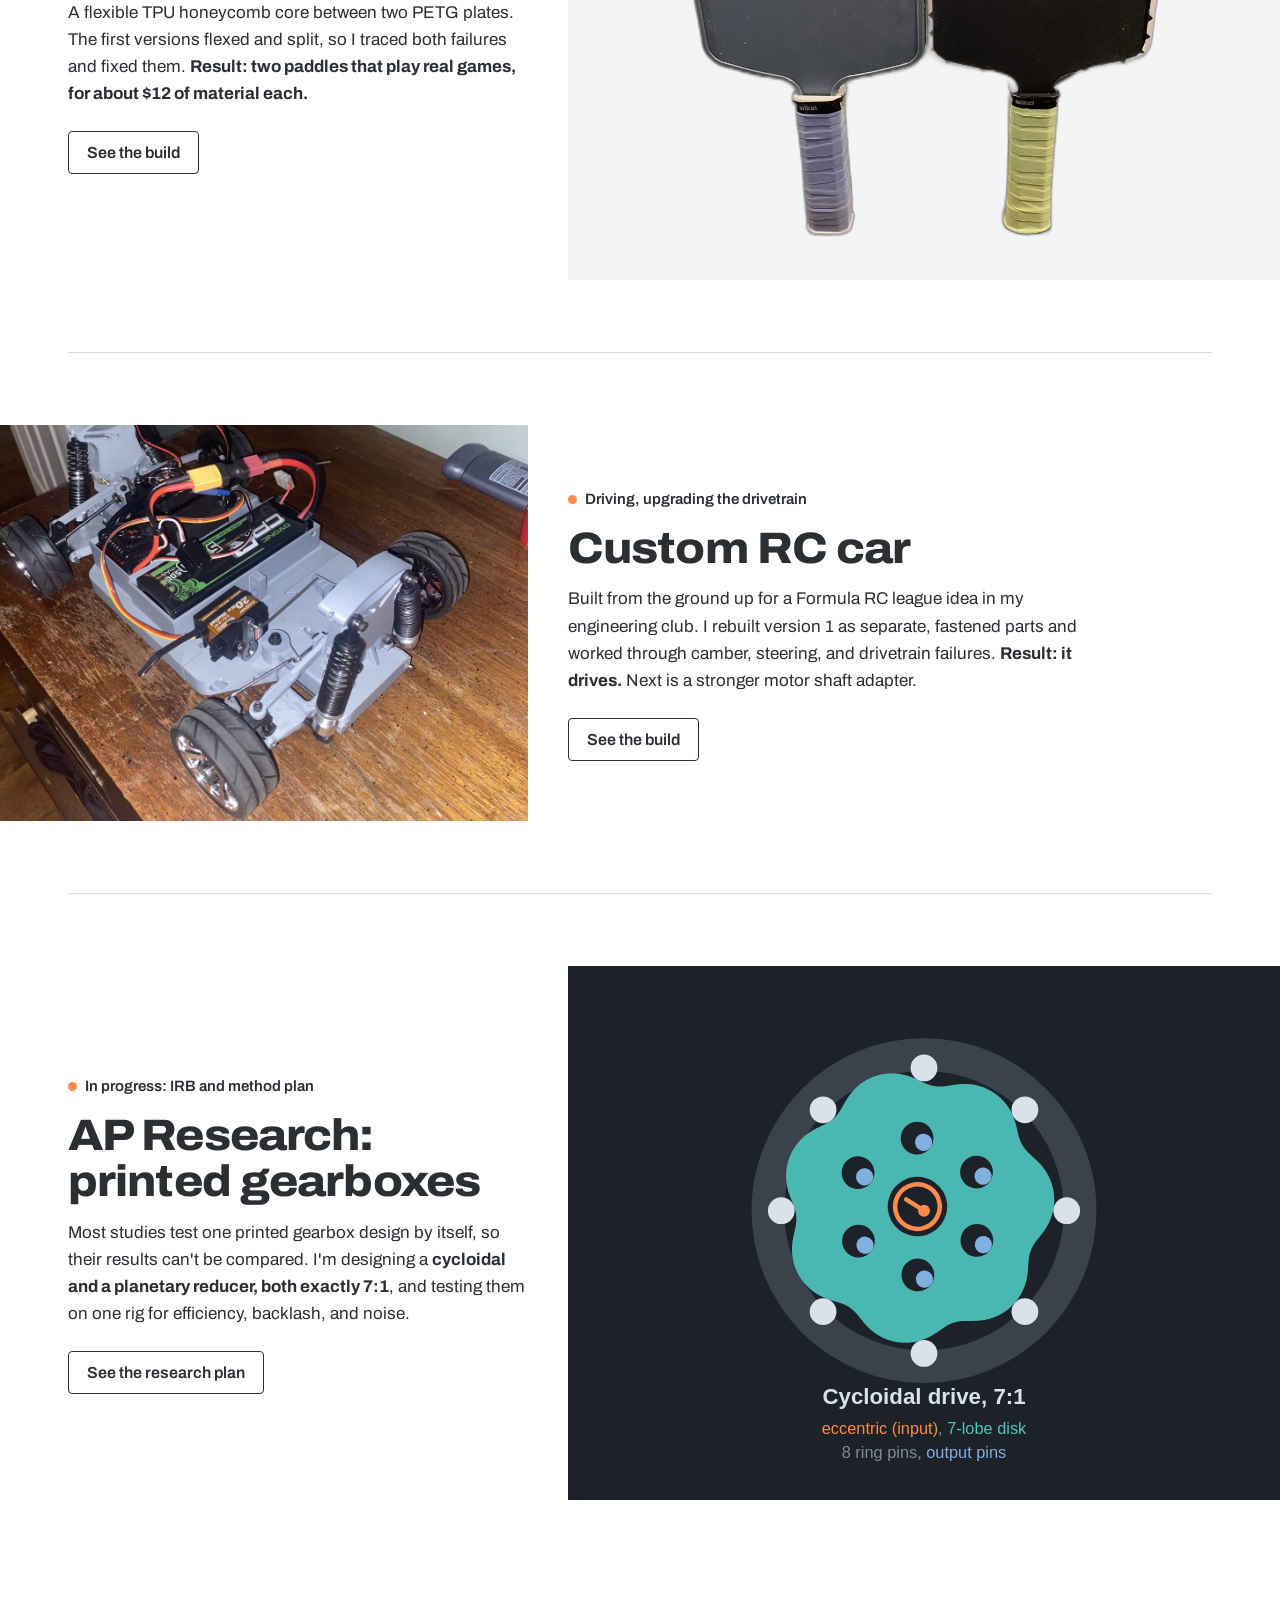
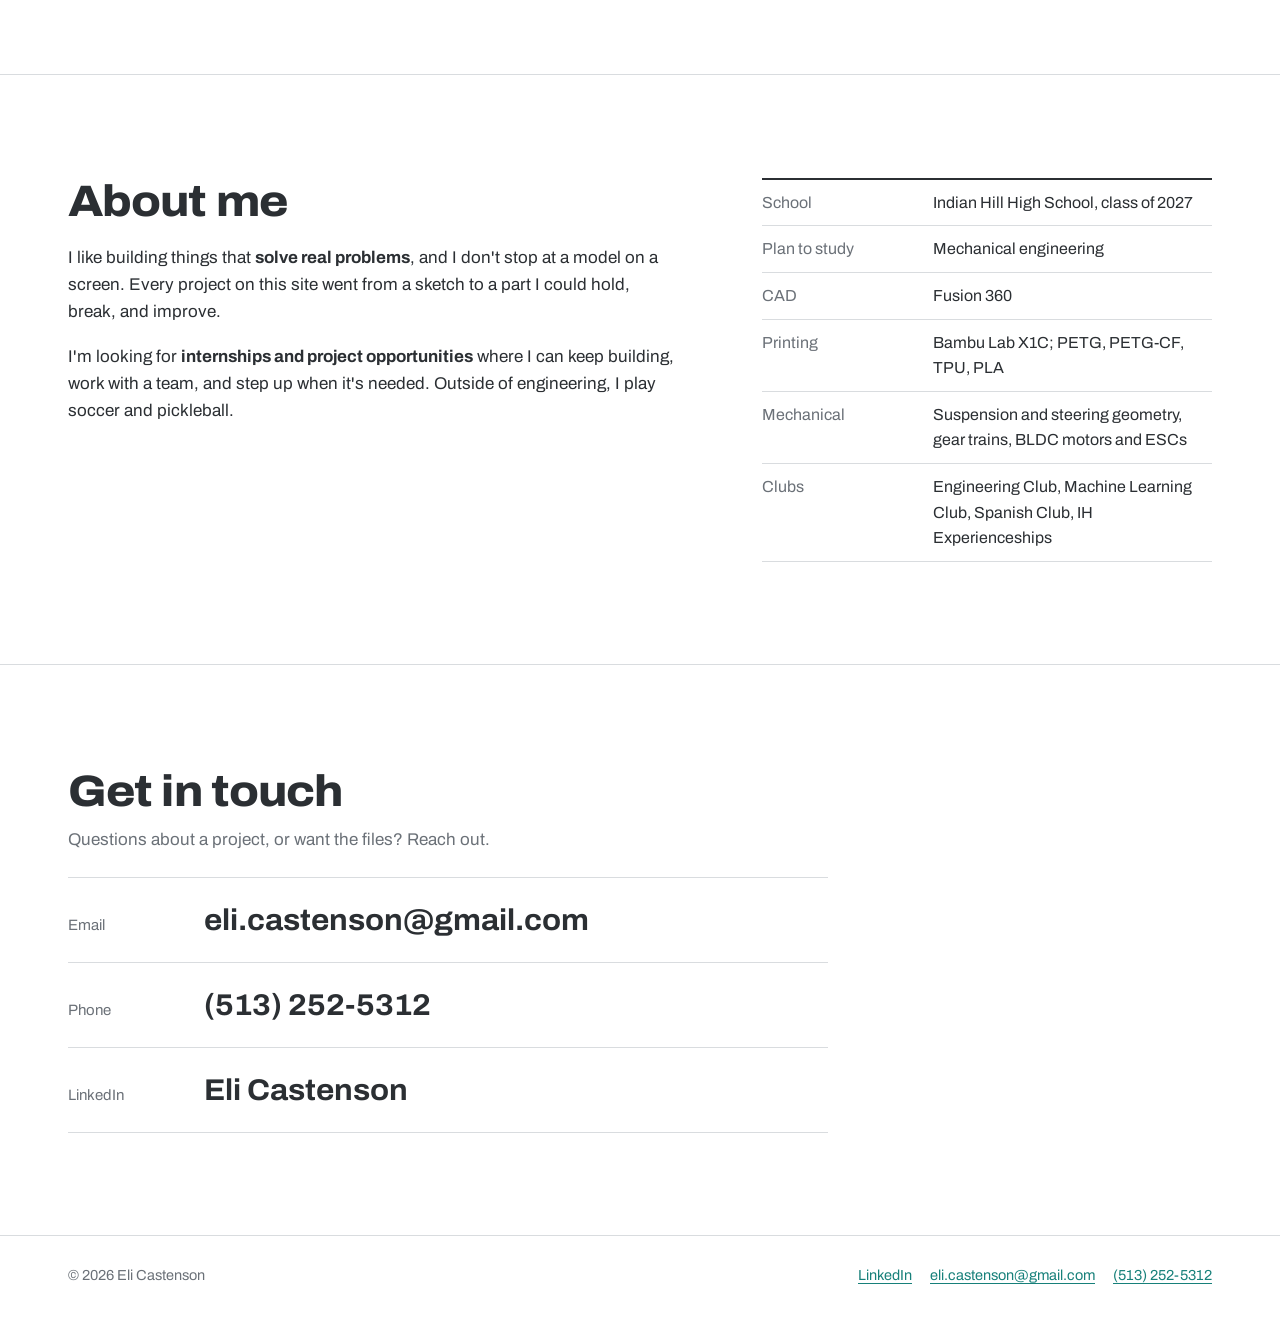
==== commit 1ad16813: "Restructure home page from reviewer feedback: stronger intro, results row, leaner projects, resume b" ====
--- a/index.html
+++ b/index.html
@@ -16,7 +16,7 @@
   <link rel="preconnect" href="https://fonts.googleapis.com">
   <link rel="preconnect" href="https://fonts.gstatic.com" crossorigin>
   <link href="https://fonts.googleapis.com/css2?family=Archivo:wdth,wght@62..125,400..800&family=IBM+Plex+Mono:wght@400;500;600&display=swap" rel="stylesheet">
-  <link rel="stylesheet" href="style.css?v=14">
+  <link rel="stylesheet" href="style.css?v=15">
 </head>
 <body>
 
@@ -26,12 +26,11 @@
     <nav class="nav" aria-label="Main">
       <a href="#projects">Projects</a>
       <a href="projects.html">Timeline</a>
-      <a href="#process">Process</a>
-      <a href="#now">Now printing</a>
       <a href="#about">About</a>
       <a href="#contact">Contact</a>
     </nav>
     <div class="hdr-contact">
+      <a href="resume.pdf" data-resume hidden><svg viewBox="0 0 16 16" fill="none" stroke="currentColor" stroke-width="1.6" aria-hidden="true"><path d="M4 1.5h5.5L12.5 4.5v10h-8.5z" stroke-linejoin="round"/><path d="M9.5 1.5v3h3M6.5 8h4M6.5 10.5h4"/></svg><span>Resume</span></a>
       <a href="https://www.linkedin.com/in/eli-castenson-846267266/" target="_blank" rel="noopener"><svg viewBox="0 0 16 16" fill="none" stroke="currentColor" stroke-width="1.6" aria-hidden="true"><rect x="1.5" y="1.5" width="13" height="13" rx="2"/><path d="M5 7v4.5M5 4.6v.1M8 11.5V7m0 2c0-1.3.9-2 2-2s1.8.7 1.8 2v2.5"/></svg><span>LinkedIn</span></a>
       <a href="mailto:eli.castenson@gmail.com"><svg viewBox="0 0 16 16" fill="none" stroke="currentColor" stroke-width="1.6" aria-hidden="true"><rect x="1.5" y="3" width="13" height="10" rx="1.5"/><path d="M2 4l6 5 6-5"/></svg><span>Email</span></a>
       <a href="tel:+15132525312"><svg viewBox="0 0 16 16" fill="none" stroke="currentColor" stroke-width="1.6" aria-hidden="true"><path d="M5.6 1.8 3.4 2.3c-.8.2-1.3 1-1.1 1.8 1.2 4.7 4.9 8.4 9.6 9.6.8.2 1.6-.3 1.8-1.1l.5-2.2-3-1.4-1.2 1.4c-1.8-.8-3.2-2.2-4-4l1.4-1.2z" stroke-linejoin="round"/></svg><span>Call</span></a>
@@ -45,11 +44,13 @@
   <section class="hero">
     <div class="wrap hero-grid">
       <div class="hero-text">
-        <h1>I design, 3D print, break, and rebuild things until they hold up.</h1>
-        <p class="lede">I'm Eli Castenson, an aspiring mechanical engineer at Indian Hill High School, class of 2027. Most of what I know came from parts that failed and working out why.</p>
+        <h1>I build things that work in the real world, not just in CAD.</h1>
+        <p class="lede">I'm Eli Castenson, a senior at Indian Hill High School headed into mechanical engineering.</p>
+        <p class="lede-2">I take projects from idea to finished part <strong>on my own</strong>: the research, the CAD in Fusion 360, the printing, and the testing. I've designed a <strong>pickleball paddle that holds up in real games</strong>, built an <strong>RC car from scratch that drives</strong>, and I'm now running an <strong>AP Research study on 3D printed gearboxes</strong>. When a part fails, I find out exactly why, and the next version is better for it.</p>
         <div class="actions">
-          <a class="btn solid" href="#projects">See the projects</a>
-          <a class="btn" href="#now">What I'm printing now</a>
+          <a class="btn solid" href="#projects">See my projects</a>
+          <a class="btn" href="resume.pdf" data-resume hidden>Resume (PDF)</a>
+          <a class="btn" href="mailto:eli.castenson@gmail.com">Email me</a>
         </div>
       </div>
 
@@ -71,6 +72,13 @@
         <div class="hp-pick" role="group" aria-label="Choose a part to print"></div>
       </figure>
     </div>
+    <div class="wrap">
+      <ul class="proof" aria-label="Results so far">
+        <li><b>2</b><span><strong>Playable paddles</strong> I designed, printed, and assembled. Both hold up in real games.</span></li>
+        <li><b>1</b><span><strong>RC car built from scratch</strong>, with a printed chassis and my own steering and suspension geometry. It drives.</span></li>
+        <li><b>7:1</b><span><strong>Printed gearboxes</strong> in my AP Research study: a cycloidal and a planetary reducer, tested the same way.</span></li>
+      </ul>
+    </div>
   </section>
 
   <!-- Projects -->
@@ -80,23 +88,13 @@
 
       <article class="proj">
         <div class="proj-text">
-          <span class="state wip">In progress: two v1 paddles done, testing v2</span>
+          <span class="state wip">In progress: testing version 2</span>
           <h2><a href="paddle.html">3D printed pickleball paddle</a></h2>
-          <p>A flexible TPU honeycomb core between two PETG plates, locked together by a keyed rim guard, a dovetail handle, and a heat-set insert.</p>
-          <dl class="spec-list">
-            <dt>Size</dt><dd>14.2 &times; 6.9 in, 0.64 in thick</dd>
-            <dt>Materials</dt><dd>PETG, TPU, PETG-CF</dd>
-            <dt>Material cost</dt><dd>About $12 each</dd>
-          </dl>
-          <ol class="mini-process" aria-label="Process">
-            <li>Research</li><li>CAD</li><li>Print</li><li>Broke</li><li>Fixed</li><li>Played</li><li class="now">v2</li>
-          </ol>
-          <a class="btn" href="paddle.html">Read the build log</a>
+          <p>A flexible TPU honeycomb core between two PETG plates. The first versions flexed and split, so I traced both failures and fixed them. <strong>Result: two paddles that play real games, for about $12 of material each.</strong></p>
+          <a class="btn" href="paddle.html">See the build</a>
         </div>
-        <figure class="proj-media dimfig">
-          <img class="mat" src="images/compare/mine-pair.webp" alt="My two finished 3D printed pickleball paddles, PETG on the left and PETG-CF on the right">
-          <span class="lead" style="--x:31%;--y:34%"><span>PETG</span></span>
-          <span class="lead l" style="--x:69%;--y:34%"><span>PETG-CF</span></span>
+        <figure class="proj-media">
+          <img class="mat" src="images/compare/mine-pair.webp" alt="My two 3D printed pickleball paddles, PETG on the left and PETG-CF on the right">
         </figure>
       </article>
 
@@ -104,493 +102,45 @@
         <div class="proj-text">
           <span class="state wip">Driving, upgrading the drivetrain</span>
           <h2><a href="rc-car.html">Custom RC car</a></h2>
-          <p>A ground-up RC car for a Formula RC league idea in my engineering club. Steering and camber are dialed in and it drives. Now I'm designing a stronger motor shaft adapter.</p>
-          <dl class="spec-list">
-            <dt>Built from</dt><dd>3D printed PETG, heat-set inserts, M2 steel rod</dd>
-            <dt>Electronics</dt><dd>BLDC motor, ESC, servo, receiver, LiPo</dd>
-            <dt>Started</dt><dd>About a year ago</dd>
-          </dl>
-          <ol class="mini-process" aria-label="Process">
-            <li>Research</li><li>CAD v1</li><li>Rebuild</li><li>Wheels</li><li>Drove</li><li class="now">Adapter</li><li class="todo">League</li>
-          </ol>
-          <a class="btn" href="rc-car.html">Read the build log</a>
+          <p>Built from the ground up for a Formula RC league idea in my engineering club. I rebuilt version 1 as separate, fastened parts and worked through camber, steering, and drivetrain failures. <strong>Result: it drives.</strong> Next is a stronger motor shaft adapter.</p>
+          <a class="btn" href="rc-car.html">See the build</a>
         </div>
-        <figure class="proj-media dimfig">
+        <figure class="proj-media">
           <img src="images/rc-car/card.jpg" alt="The custom RC car with its 3D printed chassis, suspension, and electronics" width="1200" height="900">
-          <span class="lead" style="--x:26%;--y:30%"><span>ESC</span></span>
-          <span class="lead" style="--x:46%;--y:49%"><span>20 kg steering servo</span></span>
-          <span class="lead" style="--x:51%;--y:64%"><span>Hand-bent M2 steering rods</span></span>
+        </figure>
+      </article>
+
+      <article class="proj">
+        <div class="proj-text">
+          <span class="state wip">In progress: IRB and method plan</span>
+          <h2><a href="projects.html#now">AP Research: printed gearboxes</a></h2>
+          <p>Most studies test one printed gearbox design by itself, so their results can't be compared. I'm designing a <strong>cycloidal and a planetary reducer, both exactly 7:1</strong>, and testing them on one rig for efficiency, backlash, and noise.</p>
+          <a class="btn" href="projects.html#now">See the research plan</a>
+        </div>
+        <figure class="proj-media dark">
+          <img src="images/ap-research/cycloidal.svg" alt="Animated diagram of my 7:1 cycloidal drive">
         </figure>
       </article>
     </div>
   </section>
 
-  <!-- Process -->
-  <section id="process">
-    <div class="wrap">
-      <div class="process-head">
-        <h2>Every project builds up in layers</h2>
-        <p>Both projects went through the same loop. The top layers are where I learned the most: <strong>something breaks, I find out exactly why</strong>, and the next version is better for it. <span class="hint">Open any layer to see how it played out in each project.</span></p>
-      </div>
-      <ol class="stack" id="stack">
-          <li>
-            <details class="layer">
-              <summary>
-                <span class="ln">L01</span>
-                <span class="layer-head"><span class="lh-title">Research the real thing</span><span class="lh-desc">How it works and how it's manufactured.</span><span class="ex">Commercial paddle cores, what's inside an RC car</span></span>
-                <span class="chev" aria-hidden="true"></span>
-              </summary>
-              <div class="layer-detail">
-                <p class="layer-intro">Before I model anything, I want to know <strong>how the real product works</strong>, how it's made, and whether anyone has already tried building one. That tells me what has to stay the same and what I can change for a 3D printer.</p>
-                <div class="layer-cols">
-              <div class="layer-col">
-                <figure class="ratio-4-3"><img src="images/paddle/sketches.jpg" alt="Pencil sketches of the paddle face, TPU core, and insert pocket" loading="lazy"></figure>
-                <div>
-                  <h4>In the paddle</h4>
-                  <p>I researched how commercial paddles work and how they're manufactured. High-end paddles use a <strong>polypropylene honeycomb core</strong> between stiff face sheets. I found one 3D printed paddle project and borrowed its approach: <strong>TPU sandwiched between harder plates</strong>. They used ABS; I used PETG.</p>
-                  <a class="more" href="paddle.html#research">See it in the build log</a>
-                </div>
-              </div>
-              <div class="layer-col">
-                <figure class="ratio-4-3"><img src="images/rc-car/electronics.jpg" alt="Top view of the car's electronics" loading="lazy"></figure>
-                <div>
-                  <h4>In the RC car</h4>
-                  <p>I researched what most RC cars have, and my dad showed me pictures of his from the 1980s. Every one has a radio receiver, a BLDC motor, an ESC to drive the motor's phases, a steering servo, and a battery. <strong>I ordered one of each</strong>, picking for value.</p>
-                  <a class="more" href="rc-car.html#research">See it in the build log</a>
-                </div>
-              </div>
-                </div>
-              </div>
-            </details>
-          </li>
-          <li>
-            <details class="layer">
-              <summary>
-                <span class="ln">L02</span>
-                <span class="layer-head"><span class="lh-title">Design in CAD</span><span class="lh-desc">Turn the research into parts my printer can make.</span><span class="ex">Dovetail handle, separate file for every car part</span></span>
-                <span class="chev" aria-hidden="true"></span>
-              </summary>
-              <div class="layer-detail">
-                <p class="layer-intro">Next I turn the research into <strong>parts my printer can actually make</strong>. That means planning around build plate size, how parts join together, and how accurate the printer really is.</p>
-                <div class="layer-cols">
-              <div class="layer-col">
-                <figure class="ratio-4-3"><img src="images/paddle/parts.jpg" alt="All the printed paddle parts laid out" loading="lazy"></figure>
-                <div>
-                  <h4>In the paddle</h4>
-                  <p>A <strong>TPU honeycomb core with a PETG plate on each side</strong>. A rim guard with a circular key presses into a channel around the core, and the plates join at the handle with a dovetail. I kept the face slightly small to fit my build plate and made the handle longer than standard.</p>
-                  <a class="more" href="paddle.html#design">See it in the build log</a>
-                </div>
-              </div>
-              <div class="layer-col">
-                <figure class="ratio-4-3"><img src="images/rc-car/sketch.jpg" alt="Hand sketch of the RC car layout" loading="lazy"></figure>
-                <div>
-                  <h4>In the RC car</h4>
-                  <p>My first design put every part in one CAD file, so moving one thing meant moving everything. For version 2, I <strong>gave each part its own file</strong> and avoided joints that needed extreme accuracy from my printer.</p>
-                  <a class="more" href="rc-car.html#rethink">See it in the build log</a>
-                </div>
-              </div>
-                </div>
-              </div>
-            </details>
-          </li>
-          <li>
-            <details class="layer">
-              <summary>
-                <span class="ln">L03</span>
-                <span class="layer-head"><span class="lh-title">Print &amp; assemble</span><span class="lh-desc">Pick materials, print, and fasten it together.</span><span class="ex">PETG + TPU + PETG-CF, heat-set inserts &amp; screws</span></span>
-                <span class="chev" aria-hidden="true"></span>
-              </summary>
-              <div class="layer-detail">
-                <p class="layer-intro">Choosing materials is part of the design. Each one bends, handles heat, and bonds differently, and how parts are fastened changes how the whole thing behaves.</p>
-                <div class="layer-cols">
-              <div class="layer-col">
-                <figure class="ratio-4-3"><img src="images/paddle/core.jpg" alt="The printed TPU honeycomb core" loading="lazy"></figure>
-                <div>
-                  <h4>In the paddle</h4>
-                  <p>Printed on my Bambu Lab X1C in PETG, TPU, and PETG-CF, then glued together. An <strong>M3 brass heat-set insert</strong> in a hex pocket fuses the plates, and a screw in the bottom of the handle holds the whole assembly together.</p>
-                  <a class="more" href="paddle.html#design">See it in the build log</a>
-                </div>
-              </div>
-              <div class="layer-col">
-                <figure class="ratio-4-3 pos-top"><img src="images/rc-car/notes-hardware.jpg" alt="Handwritten list of inserts, screws, and rods" loading="lazy"></figure>
-                <div>
-                  <h4>In the RC car</h4>
-                  <p>Version 1 had no fasteners, so prints rarely fit. I ordered heat-set inserts and M3–M5 screws and <strong>fastened parts together instead of printing them in place</strong>. It worked much better.</p>
-                  <a class="more" href="rc-car.html#rethink">See it in the build log</a>
-                </div>
-              </div>
-                </div>
-              </div>
-            </details>
-          </li>
-          <li>
-            <details class="layer">
-              <summary>
-                <span class="ln">L04</span>
-                <span class="layer-head"><span class="lh-title">Test until it breaks</span><span class="lh-desc">Use it for real and see what fails.</span><span class="ex">Paddle split on a forehand, gear shredded on first drive</span></span>
-                <span class="chev" aria-hidden="true"></span>
-              </summary>
-              <div class="layer-detail">
-                <p class="layer-intro">The only way to know if a design works is to use it for real. Failures show me what the CAD model couldn't.</p>
-                <div class="layer-cols">
-              <div class="layer-col">
-                <figure class="ratio-4-3"><img src="images/paddle/handle.jpg" alt="A printed handle piece" loading="lazy"></figure>
-                <div>
-                  <h4>In the paddle</h4>
-                  <p>Before I added glue, <strong>the layers slid against each other</strong> and the paddle flexed too much to play with. Later, the <strong>PETG-CF paddle split on a forehand</strong> when the top half came off.</p>
-                  <a class="more" href="paddle.html#failures">See it in the build log</a>
-                </div>
-              </div>
-              <div class="layer-col">
-                <figure class="ratio-4-3"><img src="images/rc-car/shredded-gear.jpg" alt="The shredded PETG-CF bevel gear" loading="lazy"></figure>
-                <div>
-                  <h4>In the RC car</h4>
-                  <p>My printed differential gears <strong>weren't accurate enough to carry load</strong>. The <strong>PETG-CF bevel gear shredded</strong> the instant the motor drove it. And my first pull arms gave so much positive camber the car couldn't even move.</p>
-                  <a class="more" href="rc-car.html#drivetrain">See it in the build log</a>
-                </div>
-              </div>
-                </div>
-              </div>
-            </details>
-          </li>
-          <li>
-            <details class="layer">
-              <summary>
-                <span class="ln">L05</span>
-                <span class="layer-head"><span class="lh-title">Diagnose why</span><span class="lh-desc">Work backward from the failure to the cause.</span><span class="ex">PETG-CF too heat-resistant for the insert, parts never chosen to fit</span></span>
-                <span class="chev" aria-hidden="true"></span>
-              </summary>
-              <div class="layer-detail">
-                <p class="layer-intro">A failure is only useful once I find the real cause, not just the symptom. This is where I learned the most.</p>
-                <div class="layer-cols">
-              <div class="layer-col">
-                <figure class="ratio-4-3"><img src="images/paddle/plate.jpg" alt="A PETG face plate" loading="lazy"></figure>
-                <div>
-                  <h4>In the paddle</h4>
-                  <p>The floppy feel <strong>came from the layers slipping, not from soft material</strong>. The split <strong>traced back to the brass insert</strong>: PETG-CF handles heat better than PETG, so the plastic around it never got hot enough to bond.</p>
-                  <a class="more" href="paddle.html#failures">See it in the build log</a>
-                </div>
-              </div>
-              <div class="layer-col">
-                <figure class="ratio-4-3 pos-top"><img src="images/rc-car/sleeve-calcs.jpg" alt="Hand calculations for the adapter sleeve" loading="lazy"></figure>
-                <div>
-                  <h4>In the RC car</h4>
-                  <p>Most drivetrain problems came from <strong>parts I never checked against each other</strong>. The metal gear's bore was too big for the motor shaft, the sleeve we machined came out oversized, and its walls were too thin for a grub screw. The short suspension arms came from mixing up a radius and a diameter.</p>
-                  <a class="more" href="rc-car.html#drivetrain">See it in the build log</a>
-                </div>
-              </div>
-                </div>
-              </div>
-            </details>
-          </li>
-          <li>
-            <details class="layer">
-              <summary>
-                <span class="ln">L06</span>
-                <span class="layer-head"><span class="lh-title">Fix &amp; iterate</span><span class="lh-desc">Change the design and print it again.</span><span class="ex">PETG packed into the insert pocket, camber tuned to slightly negative</span></span>
-                <span class="chev" aria-hidden="true"></span>
-              </summary>
-              <div class="layer-detail">
-                <p class="layer-intro">Then I change the design and print again. Each version is better than the last because of what broke.</p>
-                <div class="layer-cols">
-              <div class="layer-col">
-                <figure class="ratio-4-3"><img src="images/paddle/card.jpg" alt="The two finished paddles" loading="lazy"></figure>
-                <div>
-                  <h4>In the paddle</h4>
-                  <p><strong>Gluing the plates to the core stiffened the paddle</strong>. Packing regular <strong>PETG into the hex pocket</strong> gave the insert something to melt into, and it's held up since. Next: an ABS version, testing TPU core thickness, and a bigger face on the same build plate.</p>
-                  <a class="more" href="paddle.html#results">See it in the build log</a>
-                </div>
-              </div>
-              <div class="layer-col">
-                <figure class="ratio-4-3"><img src="images/rc-car/rear.jpg" alt="Rear suspension and shocks" loading="lazy"></figure>
-                <div>
-                  <h4>In the RC car</h4>
-                  <p>I designed a part to fix the short arms, adjusted pull arm length until all four wheels had <strong>slightly negative camber</strong>, and bent M2 stainless rods into a steering linkage with near-identical toe. After all of that, <strong>the car drove for the first time</strong>.</p>
-                  <a class="more" href="rc-car.html#chassis">See it in the build log</a>
-                </div>
-              </div>
-                </div>
-              </div>
-            </details>
-          </li>
-      </ol>
-    </div>
-  </section>
-
-  <!-- ============ NOW PRINTING ============ -->
-  <!--
-    To update progress: change each step's class to "done", "now", or leave it blank.
-    The progress bar, percentage, and layer count update themselves from those steps.
-    Each step's <template> holds what appears in the detail panel when it's clicked.
-    data-material sets the temperatures shown in the print animation (PETG, TPU, ABS, PETG-CF, PLA).
-  -->
-  <section id="now">
-    <div class="wrap">
-      <div class="process-head">
-        <h2>What I'm working on now</h2>
-        <p>Live from my print queue. <span class="hint">Pick any step to see inside the print.</span></p>
-      </div>
-
-      <div class="jobs">
-        <article class="job" style="--job:#5b7fae" data-shape="paddle" data-color="#5b7fae">
-          <div class="job-head"><span class="live">Printing</span><code>paddle_v2.3mf</code></div>
-          <div class="mini"><div class="bed"></div><div class="obj"></div><div class="nozzle"></div></div>
-          <h3>Paddle v2: tuning the feel</h3>
-          <p class="cursor">Testing how core thickness changes the feel</p>
-          <ol class="steps">
-            <li class="done" data-material="PETG">
-              <button type="button" class="step-btn" aria-controls="inspector">Two v1 paddles finished</button>
-              <template>
-                <div class="insp-media"><figure><img src="images/paddle/card.jpg" alt="The two finished paddles standing side by side"><figcaption>Both v1 paddles.</figcaption></figure><figure class="is-video"><video src="videos/pickle-game.mp4" poster="videos/pickle-game-poster.jpg" controls playsinline preload="metadata" aria-label="Video of a game outside with both paddles"></video><figcaption>In a game: PETG on the left, PETG-CF on the right.</figcaption></figure><figure><img src="images/paddle/finished.jpg" alt="Both finished paddles with grips, next to a pickleball"><figcaption>Gripped and ready to play.</figcaption></figure><figure class="is-video"><video src="videos/pickle-slowmo.mp4" poster="videos/pickle-slowmo-poster.jpg" autoplay muted loop playsinline preload="metadata" aria-label="Slow-motion video of the paddle hitting a ball"></video><figcaption>Slow motion: the paddle hitting the ball.</figcaption></figure></div>
-                <p>Version 1 is done: <strong>two playable paddles</strong>, one in PETG and one in PETG-CF. Each is a TPU honeycomb core between two plates, locked together by the rim guard, a dovetail handle, and a heat-set insert.</p><p>Both have <strong>held up in real games</strong>, including the PETG-CF paddle after I fixed its insert.</p>
-                <ul class="insp-facts"><li>~$12 material each</li><li>Plays softer than typical</li><li>More control &amp; spin</li></ul>
-              </template>
-            </li>
-            <li class="now" data-material="TPU">
-              <button type="button" class="step-btn" aria-controls="inspector">TPU core thickness test</button>
-              <template>
-                <div class="insp-media"><figure><img src="images/paddle/core.jpg" alt="The printed black TPU honeycomb core"><figcaption>The TPU honeycomb core.</figcaption></figure><figure><img src="images/paddle/profile.jpg" alt="A finished paddle seen edge-on, showing its thickness"><figcaption>Edge-on: the core sets the thickness.</figcaption></figure><figure><img src="images/paddle/sketches.jpg" alt="Pencil sketches of the paddle, TPU core, and insert pocket"><figcaption>My original sketches of the core.</figcaption></figure></div>
-                <p>Both paddles <strong>play softer than a typical paddle</strong>. The flexible TPU core is the part that absorbs impact, so it's the first thing I'm changing.</p><p>I'm testing how the <strong>thickness of the TPU core</strong> changes how soft or stiff the paddle feels on contact.</p>
-                <ul class="insp-facts"><li>Material: TPU</li><li>Variable: core thickness</li></ul><p class="insp-q"><b>The question:</b> How much of the paddle's feel comes from the core alone?</p>
-              </template>
-            </li>
-            <li data-material="ABS">
-              <button type="button" class="step-btn" aria-controls="inspector">ABS plates (stiffer)</button>
-              <template>
-                <div class="insp-media"><figure><img src="images/paddle/plate.jpg" alt="A printed PETG face plate held in hand"><figcaption>A v1 PETG face plate.</figcaption></figure><figure><img src="images/paddle/plate-flat.jpg" alt="A PETG face plate on the counter"><figcaption>The plates take every hit.</figcaption></figure><figure><img src="images/paddle/glue.jpg" alt="Spraying adhesive onto the paddle plates"><figcaption>Bonding plates to the core.</figcaption></figure></div>
-                <p>The 3D printed paddle project I learned from used ABS for its plates. <strong>ABS is stiffer than PETG</strong>, but I only had PETG filaments on hand for version 1.</p><p>Since the face plates take every hit, swapping their material is the next way to change the feel.</p>
-                <ul class="insp-facts"><li>Material: ABS</li><li>Compare against PETG</li></ul>
-              </template>
-            </li>
-            <li data-material="PETG">
-              <button type="button" class="step-btn" aria-controls="inspector">Bigger face, same build plate</button>
-              <template>
-                <div class="insp-media"><figure><img src="images/paddle/parts.jpg" alt="All the printed paddle parts laid out"><figcaption>Every v1 part, sized to fit my build plate.</figcaption></figure><figure><img src="images/paddle/plate-flat.jpg" alt="A PETG face plate on the counter"><figcaption>The v1 face is slightly smaller than standard.</figcaption></figure></div>
-                <p>I kept the version 1 face slightly smaller than a standard paddle so it would fit on my printer's build plate.</p><p>Next, I'm changing the design so a <strong>regulation-size face</strong> can be printed on the same printer.</p>
-                <ul class="insp-facts"><li>Goal: regulation-size face</li><li>Same Bambu Lab X1C</li></ul>
-              </template>
-            </li>
-            <li data-material="PETG">
-              <button type="button" class="step-btn" aria-controls="inspector">Thinner but stiffer</button>
-              <template>
-                <div class="insp-media"><figure><img src="images/paddle/profile.jpg" alt="A finished paddle seen edge-on"><figcaption>Version 1's thickness.</figcaption></figure><figure><img src="images/paddle/finished.jpg" alt="Both finished paddles"><figcaption>The v1 paddles to beat.</figcaption></figure></div>
-                <p>A thinner paddle usually flexes more, so making it thinner <em>and</em> stiffer means <strong>two goals pulling against each other</strong>.</p><p>Figuring out that trade-off is the next design challenge.</p>
-                <p class="insp-q"><b>The question:</b> Can I get a thinner paddle without losing stiffness?</p>
-              </template>
-            </li>
-          </ol>
-          <div class="bar"><span></span></div>
-          <div class="job-meta"><span>Progress <b class="pct">0%</b></span><span>Layer <b class="layer">0</b>/<b class="total">0</b></span></div>
-        </article>
-
-        <article class="job" style="--job:#9aa7b4" data-shape="car" data-color="#9aa7b4">
-          <div class="job-head"><span class="live">Printing</span><code>rc-car_drivetrain.3mf</code></div>
-          <div class="mini"><div class="bed"></div><div class="obj"></div><div class="nozzle"></div></div>
-          <h3>RC car: a drivetrain built to last</h3>
-          <p class="cursor">Designing a motor shaft adapter</p>
-          <ol class="steps">
-            <li class="done" data-material="PETG">
-              <button type="button" class="step-btn" aria-controls="inspector">Steering linkage &amp; toe</button>
-              <template>
-                <div class="insp-media"><figure class="is-video"><video src="videos/steering-demo.mp4" poster="videos/steering-demo-poster.jpg" autoplay muted loop playsinline preload="metadata" aria-label="Video of the front wheels steering left and right"></video><figcaption>The steering working.</figcaption></figure><figure><img src="images/rc-car/notes-steering.jpg" alt="A dimensioned part sketch with 'steering next!'"><figcaption>My notebook: steering was next.</figcaption></figure><figure><img src="images/rc-car/notes-redesign.jpg" alt="The handwritten redesign list"><figcaption>"Fix steering from jumping" was on the list.</figcaption></figure></div>
-                <p>I <strong>bent M2 stainless steel rods by hand</strong> to make the steering linkage. After some practice, I could bend them precisely enough that the toe on both front wheels came out <strong>almost identical</strong>.</p><p>Fixing the steering from jumping was one of the items on my version 2 redesign list.</p>
-                <ul class="insp-facts"><li>M2 stainless rod</li><li>Hand-bent</li><li>Near-identical toe</li></ul>
-              </template>
-            </li>
-            <li class="done" data-material="PETG">
-              <button type="button" class="step-btn" aria-controls="inspector">Camber on all four wheels</button>
-              <template>
-                <div class="insp-media"><figure><img src="images/rc-car/rear.jpg" alt="Rear suspension and shocks"><figcaption>Rear suspension and shocks.</figcaption></figure><figure><img src="images/rc-car/front-camber.jpg" alt="Head-on close-up of a front wheel, its top tilted slightly inward for negative camber, with the steering knuckle and shock"><figcaption>Front wheel at slightly negative camber.</figcaption></figure><figure><img src="images/rc-car/shock.jpg" alt="Measuring a shock with calipers"><figcaption>Measuring a shock.</figcaption></figure></div>
-                <p>My first pull arms, which support the top of each wheel, gave <strong>so much positive camber that the car couldn't move</strong>. I kept redesigning and testing their length until all four wheels sat at <strong>slightly negative camber</strong>.</p><p>Along the way I also fixed suspension arms I'd made too short by using a radius where I meant a diameter.</p>
-                <ul class="insp-facts"><li>Extreme positive → slightly negative</li><li>Pull arm length</li></ul>
-              </template>
-            </li>
-            <li class="done" data-material="PETG">
-              <button type="button" class="step-btn" aria-controls="inspector">First drive</button>
-              <template>
-                <div class="insp-media"><figure class="is-video"><video src="videos/rc-first-drive.mp4" poster="videos/rc-first-drive-poster.jpg" controls playsinline preload="metadata" aria-label="Video of the RC car driving for the first time"></video><figcaption>The first test drive.</figcaption></figure><figure><img src="images/rc-car/electronics.jpg" alt="Top view of the car's electronics"><figcaption>Receiver, ESC, servo, and battery on board.</figcaption></figure></div>
-                <p>After all the redesigns, the car drove for the first time.</p>
-                <ul class="insp-facts"><li>It drives!</li></ul>
-              </template>
-            </li>
-            <li class="now" data-material="PETG-CF">
-              <button type="button" class="step-btn" aria-controls="inspector">Motor shaft adapter</button>
-              <template>
-                <div class="insp-media"><figure><img src="images/rc-car/shredded-gear.jpg" alt="The shredded PETG-CF bevel gear"><figcaption>The PETG-CF bevel gear after one try.</figcaption></figure><figure><img src="images/rc-car/sleeve-calcs.jpg" alt="Hand calculations for the adapter sleeve"><figcaption>Planning the adapter sleeve.</figcaption></figure><figure><img src="images/rc-car/grub-screw.jpg" alt="Tightening the grub screw on the sleeve"><figcaption>Tightening the grub screw.</figcaption></figure><figure><img src="images/rc-car/motor.jpg" alt="The motor mount with the metal bevel gear"><figcaption>The motor with the metal bevel gear.</figcaption></figure></div>
-                <p>The drivetrain is where <strong>most of my time has gone</strong>. My printed differential couldn't carry load, the PETG-CF bevel gear shredded on the first drive, the metal gear didn't fit the motor shaft, and the machined aluminum sleeve stripped under its grub screw.</p>
-                <p>Now I'm <strong>designing an adapter</strong> that either sets onto or fits over the motor shaft. I'm deciding between ordering it from a machining service like PCBWay or making it from the other end of the shaft I already ordered.</p>
-                <ul class="insp-facts"><li>Order from PCBWay?</li><li>Or reuse the spare shaft end?</li><li>Lesson: pick parts as a system</li></ul>
-                <p class="insp-q"><b>The question:</b> Which option gives a strong, accurate fit on the motor shaft?</p>
-              </template>
-            </li>
-            <li data-material="PETG">
-              <button type="button" class="step-btn" aria-controls="inspector">Formula RC league</button>
-              <template>
-                <div class="insp-media"><figure><img src="images/rc-car/card.jpg" alt="The finished RC car"><figcaption>The car that started it.</figcaption></figure><figure><img src="images/rc-car/sketch.jpg" alt="Hand sketch of the RC car layout"><figcaption>Where it began: my first layout sketch.</figcaption></figure></div>
-                <p>The reason I started this car: an idea for a <strong>"Formula RC" league</strong> in my engineering club. Once the drivetrain is solid, getting the league going is the next step.</p><p><span class="todo">Add your plan: how the league would work and what you're doing next.</span></p>
-                <ul class="insp-facts"><li>Engineering club</li></ul>
-              </template>
-            </li>
-          </ol>
-          <div class="bar"><span></span></div>
-          <div class="job-meta"><span>Progress <b class="pct">0%</b></span><span>Layer <b class="layer">0</b>/<b class="total">0</b></span></div>
-        </article>
-
-        <article class="job" style="--job:#4fc4bd" data-shape="reducer" data-color="#4fc4bd">
-          <div class="job-head"><span class="live">Printing</span><code>ap-research_reducers.3mf</code></div>
-          <div class="mini"><div class="bed"></div><div class="obj"></div><div class="nozzle"></div></div>
-          <h3>AP Research: cycloidal vs. planetary</h3>
-          <p class="cursor">Comparing two 3D printed 7:1 reducers</p>
-          <ol class="steps">
-            <li class="done" data-material="PLA">
-              <button type="button" class="step-btn" aria-controls="inspector">Research question &amp; literature review</button>
-              <template>
-                <div class="insp-media"><figure class="is-diagram"><img src="images/ap-research/planetary.svg" alt="Diagram of a 7:1 single-stage planetary gearbox: a 12-tooth sun, three 30-tooth planets, and a fixed 72-tooth ring"><figcaption>Planetary: one way to get 7:1 (illustration).</figcaption></figure><figure class="is-diagram"><img src="images/ap-research/cycloidal.svg" alt="Diagram of a 7:1 cycloidal drive: a 7-lobe disk on an eccentric bearing inside 8 ring pins"><figcaption>Cycloidal: one way to get 7:1 (illustration).</figcaption></figure></div>
-                <p>Low-cost robots rely more and more on 3D printed speed reducers, which let small, weak motors drive heavy joints. Cycloidal drives and planetary gearboxes are the <strong>two most commonly printed designs</strong>, and several studies claim cycloidal drives suit printing better.</p><p>But most published work tests one design by itself, at different ratios and with different methods, so <strong>the results can't be compared</strong>. The few studies that compare designs on one test bench leave out efficiency, backlash, or noise.</p>
-                <ul class="insp-facts"><li>Cycloidal vs. planetary</li><li>7:1 ratio</li><li>PLA</li></ul><p class="insp-q"><b>My research question:</b> How do student-designed, 3D printed (PLA) cycloidal and single-stage planetary speed reducers with an identical 7:1 reduction ratio compare in efficiency, noise, and backlash when printed and tested under identical conditions?</p>
-              </template>
-            </li>
-            <li class="now" data-material="PLA">
-              <button type="button" class="step-btn" aria-controls="inspector">IRB form &amp; method plan</button>
-              <template>
-                
-                <p>The study is a quantitative, comparative experiment with no human participants. It follows the approach of Roozing and Roozing (2024) and Bezzini et al. (2024), who both compared printed designs on one shared test rig.</p><p>I'll build <strong>one prototype of each design</strong> and <strong>repeat every test five times</strong>. The conclusions apply to these two prototypes, which I'll state as a limitation.</p>
-                <ul class="insp-facts"><li>No human participants</li><li>5 trials per test</li><li>One shared test rig</li></ul>
-              </template>
-            </li>
-            <li data-material="PLA">
-              <button type="button" class="step-btn" aria-controls="inspector">Design both reducers in CAD</button>
-              <template>
-                <div class="insp-media"><figure class="is-diagram"><img src="images/ap-research/planetary.svg" alt="Diagram of a 7:1 single-stage planetary gearbox: a 12-tooth sun, three 30-tooth planets, and a fixed 72-tooth ring"><figcaption>Planetary: one way to get 7:1 (illustration).</figcaption></figure><figure class="is-diagram"><img src="images/ap-research/cycloidal.svg" alt="Diagram of a 7:1 cycloidal drive: a 7-lobe disk on an eccentric bearing inside 8 ring pins"><figcaption>Cycloidal: one way to get 7:1 (illustration).</figcaption></figure></div>
-                <p>Both reducers will be <strong>exactly 7:1</strong>, with the same outer size, mounting flange, input coupling, and output bearing, so <strong>the only difference is what's inside</strong>.</p><p>I'm limiting each design to three iterations and documenting the process.</p>
-                <ul class="insp-facts"><li>Exactly 7:1</li><li>Same outer size &amp; mounts</li><li>Max 3 iterations each</li></ul>
-              </template>
-            </li>
-            <li data-material="PLA">
-              <button type="button" class="step-btn" aria-controls="inspector">Calibrate, print &amp; assemble</button>
-              <template>
-                
-                <p>I'll print a tolerance test piece, <strong>calibrate my Bambu X1C</strong>, and lock one slicer profile. Then I'll print one of each design, plus a spare sun gear and a spare disk pair.</p><p>I'll measure the key dimensions with calipers and reprint any meshing part that's <strong>off by more than 0.1 mm</strong>. Each unit gets identical hardware and the same weighed amount of grease, then a 20-minute break-in.</p>
-                <ul class="insp-facts"><li>Tolerance: ±0.1 mm</li><li>Same grease, by weight</li><li>20 min break-in</li></ul>
-              </template>
-            </li>
-            <li data-material="PLA">
-              <button type="button" class="step-btn" aria-controls="inspector">Calibrate the rig &amp; pilot test</button>
-              <template>
-                
-                <p>I'll calibrate the motor with a resistance test and a no-load test, and record the background noise and the motor's noise on its own so they can be subtracted later.</p><p>Then I'll run a <strong>pilot test</strong> on each design, fix any problems, and freeze the procedure. <strong>The pilot data gets thrown out</strong>.</p>
-                <ul class="insp-facts"><li>Motor losses separated out</li><li>Pilot data discarded</li></ul>
-              </template>
-            </li>
-            <li data-material="PLA">
-              <button type="button" class="step-btn" aria-controls="inspector">Test efficiency, backlash &amp; noise</button>
-              <template>
-                
-                <p><b>Efficiency:</b> lift 1, 2, and 4 kg at about 100 rpm output, filming the power supply's voltage and current along with a timed 0.5 m section of the lift. Output power divided by input power gives efficiency.</p><p><b>Backlash:</b> lock the input, apply ±0.1 and ±0.2 N·m, and read a laser spot on a wall scale at 8 output positions, at the start, middle, and end of testing.</p><p><b>Noise:</b> at 700 and 1,400 rpm input, record a 10-second dBA average at 30 cm and a 15-second audio file, then subtract the motor noise and compare frequency spectrums in Audacity.</p>
-                <ul class="insp-facts"><li>5 repeats each</li><li>Randomized order</li><li>Laser + wall scale</li></ul>
-              </template>
-            </li>
-            <li data-material="PLA">
-              <button type="button" class="step-btn" aria-controls="inspector">Analyze &amp; write up</button>
-              <template>
-                
-                <p>All statistics run in JASP: two-way ANOVAs for efficiency (design × load) and noise (design × speed), a Welch's t-test for backlash, and a paired t-test for wear. Every comparison reports a <strong>95% confidence interval and an effect size</strong>.</p><p>Metal gearbox data predicts the planetary will be more efficient and the cycloidal will have less backlash, but printed studies suggest that <strong>pattern may reverse in plastic</strong>. Since there are no testing standards for printed gears, the low-cost, repeatable test method is a contribution other builders can use too.</p>
-                <ul class="insp-facts"><li>JASP</li><li>ANOVA + t-tests</li><li>Effect sizes</li></ul><p class="insp-q"><b>Why it matters:</b> Printed reducers make up the joints for legged robots, exoskeletons, and humanoids. The results will help builders choose a design for low-ratio printed actuators.</p>
-              </template>
-            </li>
-          </ol>
-          <div class="bar"><span></span></div>
-          <div class="job-meta"><span>Progress <b class="pct">0%</b></span><span>Layer <b class="layer">0</b>/<b class="total">0</b></span></div>
-        </article>
-      </div>
-
-      <!-- Detail panel: filled in by script.js when a step is clicked -->
-      <div class="inspector" id="inspector" hidden>
-        <div class="insp-sim">
-          <div class="job-head"><span class="live" id="insp-state">Printing</span><code id="insp-file"></code></div>
-          <canvas id="insp-canvas" role="img" aria-label="Animation of this step being 3D printed layer by layer"></canvas>
-          <div class="insp-readout">
-            <div><span>Nozzle</span><b id="r-noz">25°C</b></div>
-            <div><span>Bed</span><b id="r-bed">25°C</b></div>
-            <div><span>Layer</span><b id="r-layer">0/48</b></div>
-            <div><span>Progress</span><b id="r-pct">0%</b></div>
-          </div>
-          <div class="term" id="insp-term" aria-hidden="true"></div>
-        </div>
-        <div class="insp-info">
-          <div class="insp-meta"><span class="insp-status" id="insp-status"></span><span class="insp-job" id="insp-job"></span></div>
-          <h3 id="insp-title"></h3>
-          <div class="insp-body" id="insp-body"></div>
-        </div>
-      </div>
-    </div>
-  </section>
-
-
-  <!-- Skills -->
-  <section id="skills">
-    <div class="wrap">
-      <h2 style="margin-bottom:28px">What I work with</h2>
-      <div class="skills">
-        <div>
-          <h3>3D printing</h3>
-          <ul><li>Bambu Lab X1C</li><li>PETG, PETG-CF, TPU, PLA</li><li>Multi-material assemblies</li><li>Heat-set inserts</li><li>Tolerance tests and calibration</li></ul>
-        </div>
-        <div>
-          <h3>CAD and design</h3>
-          <ul><li>Fusion 360</li><li>Multi-part assemblies</li><li>Dovetails and keyed joints</li><li>Designing for print tolerance</li><li>Gear trains: planetary and cycloidal</li></ul>
-        </div>
-        <div>
-          <h3>Mechanical</h3>
-          <ul><li>Suspension and camber geometry</li><li>Steering linkages and toe</li><li>Gears and differentials</li><li>BLDC motor, ESC, servo, radio</li><li>Drill press and tapping</li></ul>
-        </div>
-      </div>
-    </div>
-  </section>
-
-  <!-- About + approach -->
+  <!-- About -->
   <section id="about">
     <div class="wrap">
       <div class="about-grid">
         <div>
           <h2>About me</h2>
-          <p>I'm an aspiring mechanical engineer in high school who enjoys designing and building projects that <strong>solve real problems for people</strong>. Through club work and personal builds, I like applying mechanical and systems thinking to create <strong>practical, durable solutions</strong>.</p>
-          <p>I'm excited to collaborate with teams, step into leadership when needed, and explore internships or project opportunities where I can keep learning and contributing.</p>
-          <p>Outside of building, I play soccer and pickleball, and I'm part of Engineering Club, Spanish Club, Machine Learning Club, and IH Experienceships.</p>
+          <p>I like building things that <strong>solve real problems</strong>, and I don't stop at a model on a screen. Every project on this site went from a sketch to a part I could hold, break, and improve.</p>
+          <p>I'm looking for <strong>internships and project opportunities</strong> where I can keep building, work with a team, and step up when it's needed. Outside of engineering, I play soccer and pickleball.</p>
         </div>
         <table class="facts">
-          <tr><th>School</th><td>Indian Hill High School</td></tr>
-          <tr><th>Class of</th><td>2027</td></tr>
+          <tr><th>School</th><td>Indian Hill High School, class of 2027</td></tr>
           <tr><th>Plan to study</th><td>Mechanical engineering</td></tr>
-          <tr><th>Activities</th><td>Engineering Club, Spanish Club, Machine Learning Club, IH Experienceships</td></tr>
-          <tr><th>Sports</th><td>Soccer, pickleball</td></tr>
-          <tr><th>Tools</th><td>Fusion 360, Bambu Lab X1C</td></tr>
-          <tr><th>Open to</th><td>Internships and project opportunities</td></tr>
+          <tr><th>CAD</th><td>Fusion 360</td></tr>
+          <tr><th>Printing</th><td>Bambu Lab X1C; PETG, PETG-CF, TPU, PLA</td></tr>
+          <tr><th>Mechanical</th><td>Suspension and steering geometry, gear trains, BLDC motors and ESCs</td></tr>
+          <tr><th>Clubs</th><td>Engineering Club, Machine Learning Club, Spanish Club, IH Experienceships</td></tr>
         </table>
-      </div>
-
-      <div class="approach">
-        <h2>How I approach a build</h2>
-        <p>The same steps run through the paddle, the RC car, and my AP Research study.</p>
-        <ol>
-          <li><div><h3>Learn how the real thing works first</h3>
-            <p>Before modeling anything, I study how the commercial version works and how it's made, and look for anyone who has already built one.</p>
-            <p>Paddle: polypropylene honeycomb cores. RC car: the five parts every car needs. AP Research: published studies on printed gearboxes.</p></div></li>
-          <li><div><h3>Pin down one question</h3>
-            <p>I decide exactly what I'm trying to find out, so I know what success looks like.</p>
-            <p>No study compares cycloidal and planetary reducers at the same 7:1 ratio on one rig, so that became my research question.</p></div></li>
-          <li><div><h3>Design for my printer, not a perfect one</h3>
-            <p>One CAD file per part, joints that tolerate normal print accuracy, heat-set inserts and screws instead of press fits, and parts sized to my build plate.</p></div></li>
-          <li><div><h3>Calibrate before I trust a print</h3>
-            <p>Tolerance test pieces, one locked slicer profile, and calipers on every critical part. Any meshing part that's off by more than 0.1 mm gets reprinted.</p></div></li>
-          <li><div><h3>Test the same way every time</h3>
-            <p>Same setup, a pilot run first, and repeated trials. In my AP Research study, every test runs five times in a randomized order.</p></div></li>
-          <li><div><h3>When it breaks, find the real cause</h3>
-            <p>I work backward from the failure to what actually caused it, then change the design.</p>
-            <p>The PETG-CF insert that never bonded. Drivetrain parts that were never chosen to fit together.</p></div></li>
-          <li><div><h3>Write it all down</h3>
-            <p>Notebook sketches, hand calculations, hardware lists, and a limit on design iterations, so every step is documented.</p></div></li>
-        </ol>
       </div>
     </div>
   </section>
@@ -622,7 +172,7 @@
   </div>
 </footer>
 
-<script src="script.js?v=14" defer></script>
-<script src="hero-printer.js?v=14" defer></script>
+<script src="script.js?v=15" defer></script>
+<script src="hero-printer.js?v=15" defer></script>
 </body>
 </html>
--- a/style.css
+++ b/style.css
@@ -164,7 +164,7 @@
 .proj-media { position: relative; margin-right: calc(-1 * var(--gutter) - max(0px, (100vw - var(--max)) / 2)); }
 .proj.flip .proj-text { order: 2; }
 .proj.flip .proj-media { margin-right: 0; margin-left: calc(-1 * var(--gutter) - max(0px, (100vw - var(--max)) / 2)); }
-.proj-media img { width: 100%; aspect-ratio: 4 / 3; object-fit: cover; }
+.proj-media img { width: 100%; height: auto; aspect-ratio: 4 / 3; object-fit: cover; }
 .proj h2 a { color: inherit; text-decoration: none; }
 .proj h2 a:hover { color: var(--teal-ink); }
 .proj p { max-width: 30em; }
@@ -699,3 +699,24 @@
   .tl-name { justify-self: start; background: var(--paper); padding: 0 6px 0 0; }
   .tl-key { margin-top: 30px; }
 }
+
+/* ==========================================================
+   Home page, leaner layout (Nov 10)
+   ========================================================== */
+[data-resume][hidden] { display: none !important; }
+.hero h1 { max-width: 11em; }
+.hero .lede { font-weight: 600; }
+.lede-2 { margin-top: 16px; max-width: 34em; font-size: clamp(17px, 1.45vw, 19px); line-height: 1.6; color: var(--ink-2); }
+.lede-2 strong { color: var(--ink); }
+.hero .actions { margin-top: 30px; }
+
+/* the "why me" row: three results, one line each */
+.proof { list-style: none; margin: 0; padding: 28px 0 clamp(40px, 6vw, 72px); display: grid; grid-template-columns: repeat(3, minmax(0, 1fr)); gap: 24px 40px; border-top: 1px solid var(--rule); }
+.proof li { display: grid; grid-template-columns: auto minmax(0, 1fr); gap: 16px; align-items: start; }
+.proof b { font-size: clamp(40px, 4.4vw, 56px); line-height: .9; font-weight: 800; font-variation-settings: "wdth" 72; color: var(--teal-ink); font-variant-numeric: tabular-nums; min-width: 1.1em; }
+.proof span { font-size: 15.5px; line-height: 1.5; color: var(--ink-2); padding-top: 2px; }
+.proof strong { color: var(--ink); }
+@media (max-width: 860px) { .proof { grid-template-columns: 1fr; gap: 18px; } }
+
+.proj-text > p { max-width: 30em; margin-bottom: 24px; }
+.proj-media.dark img { object-fit: contain; background: #1c2228; padding: 3% 0; }
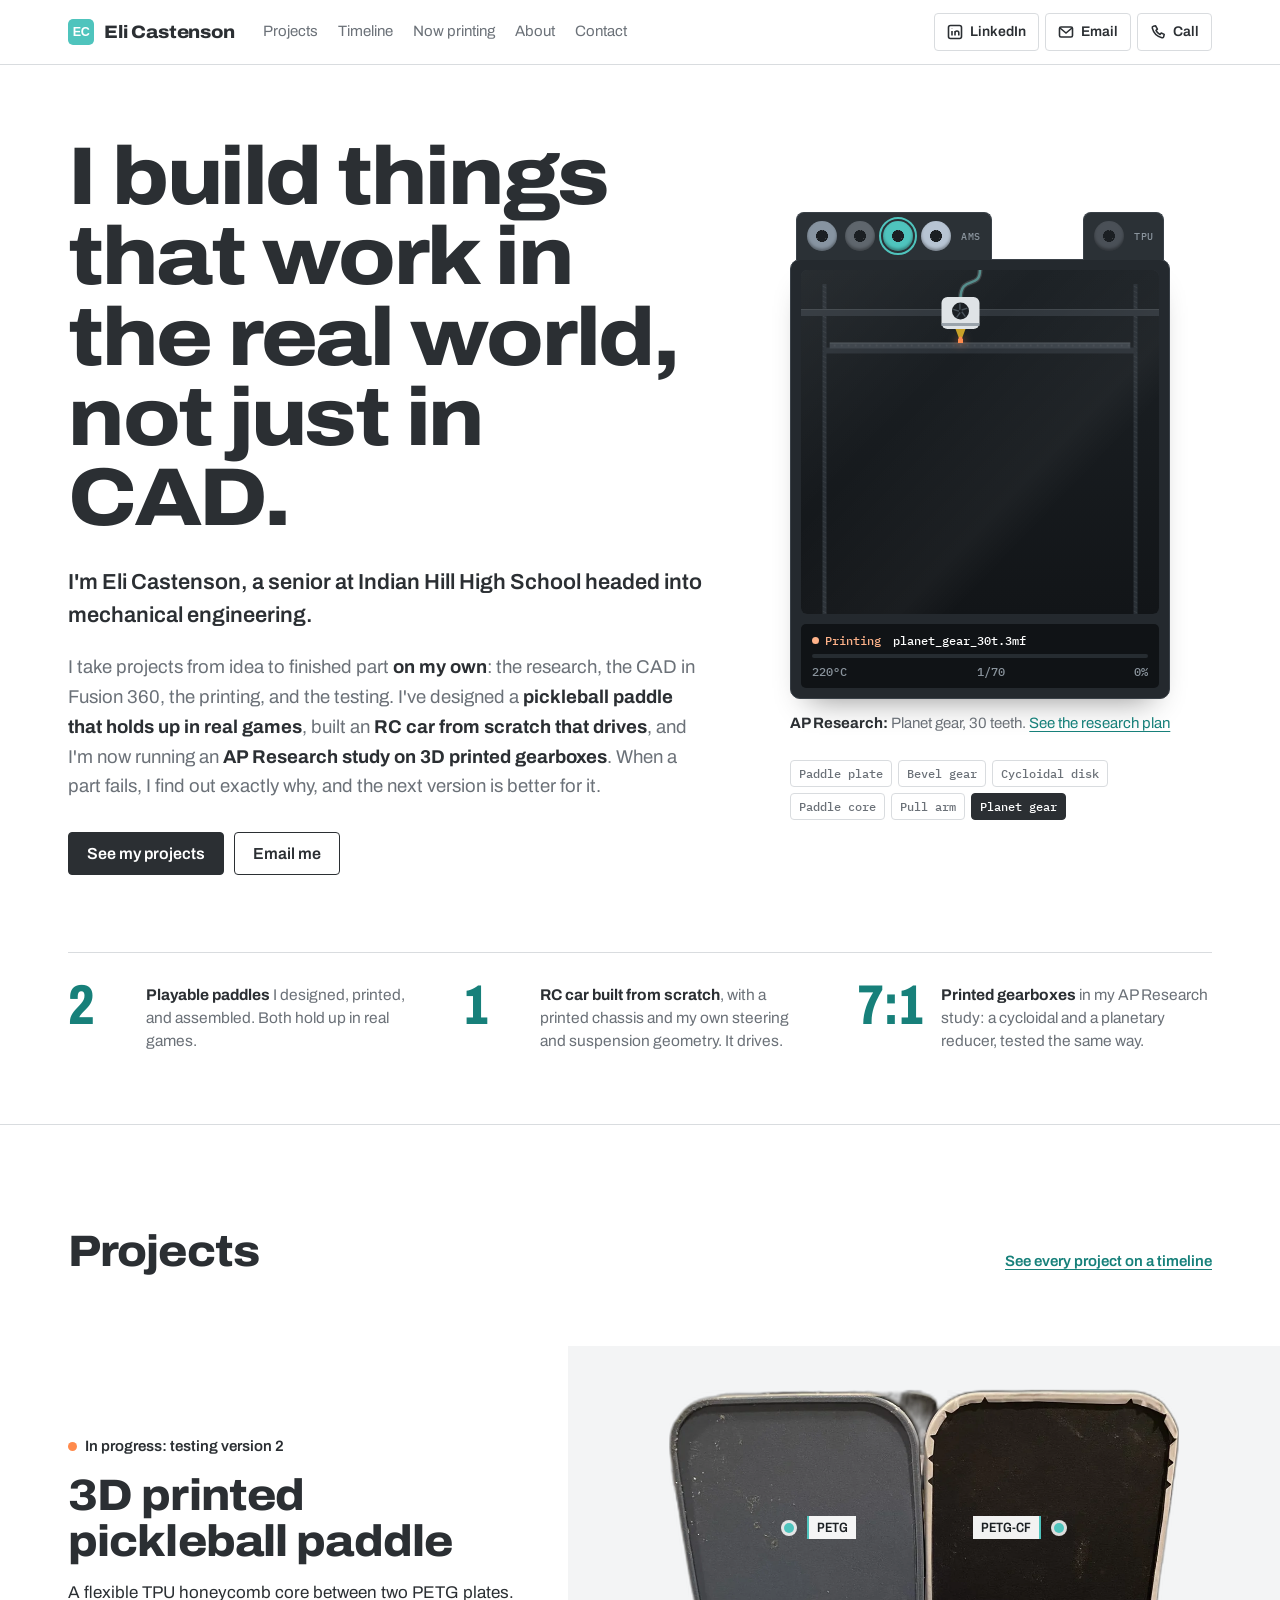
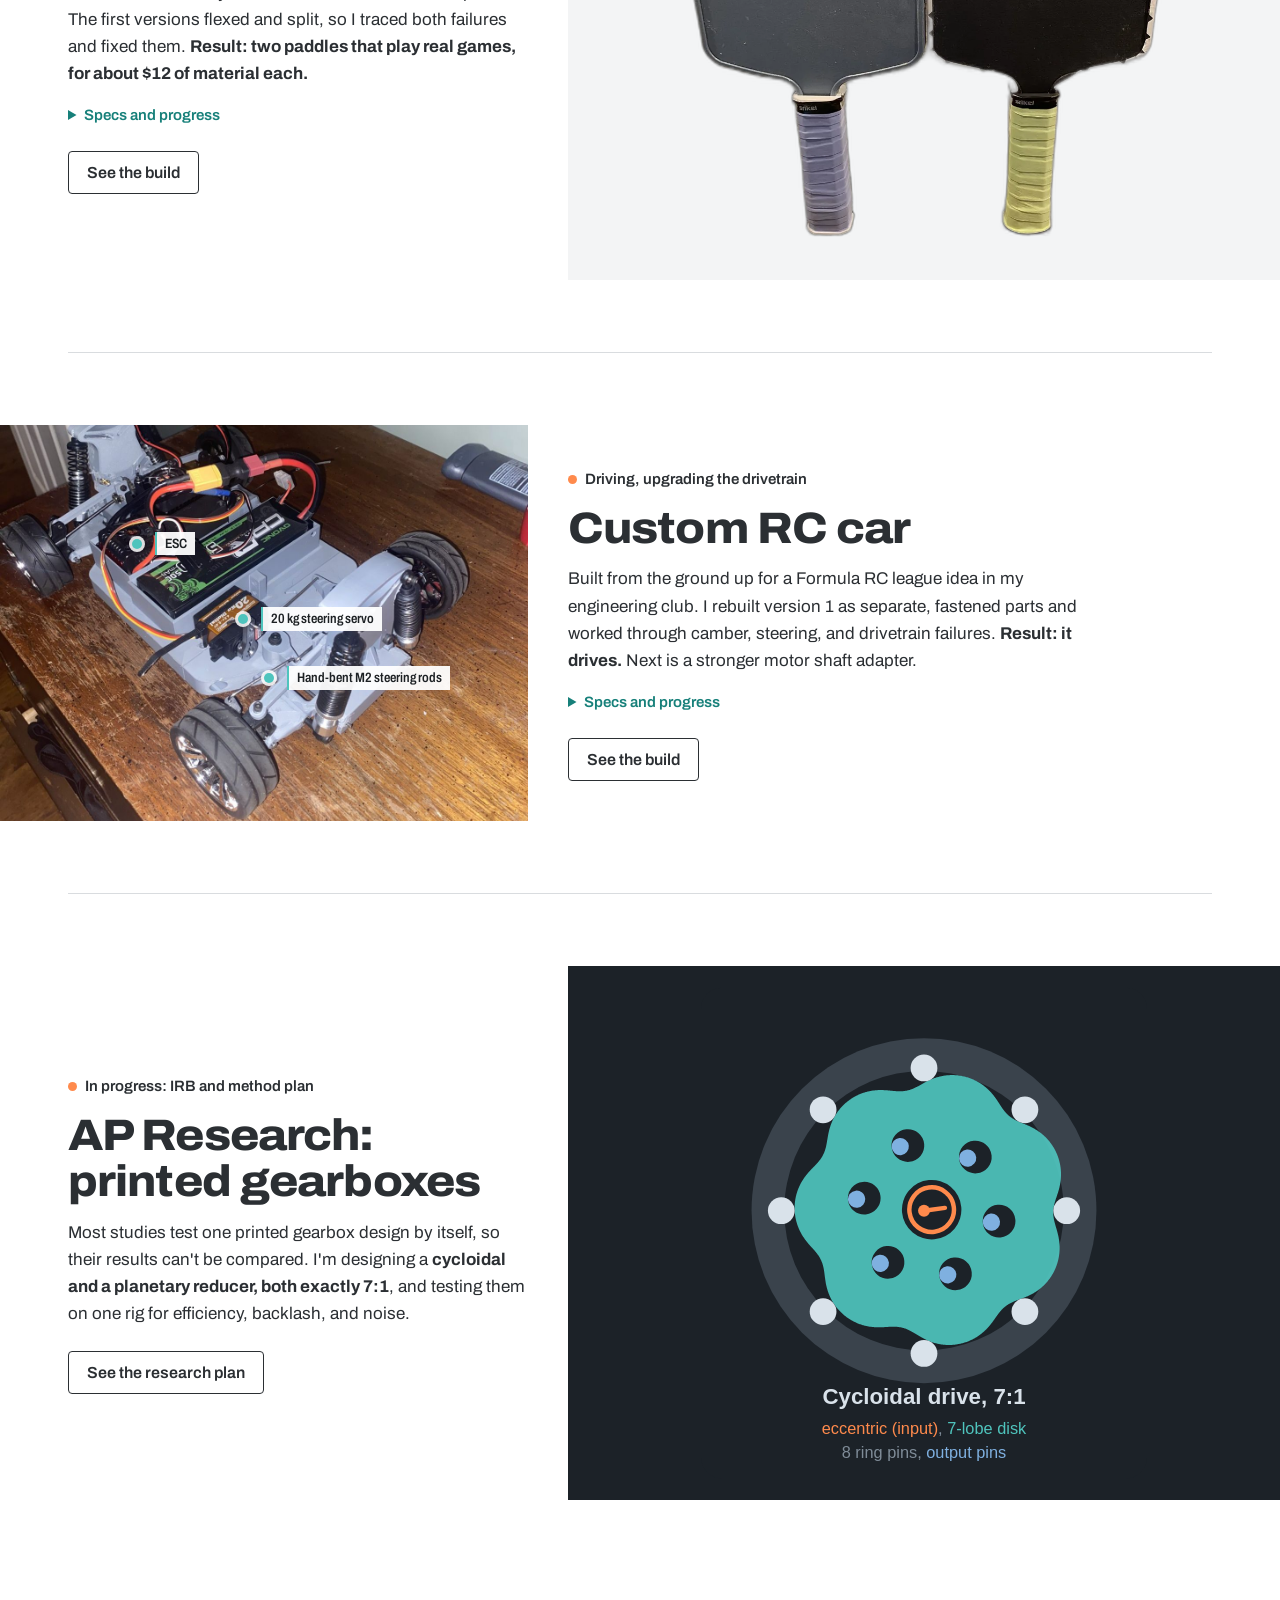
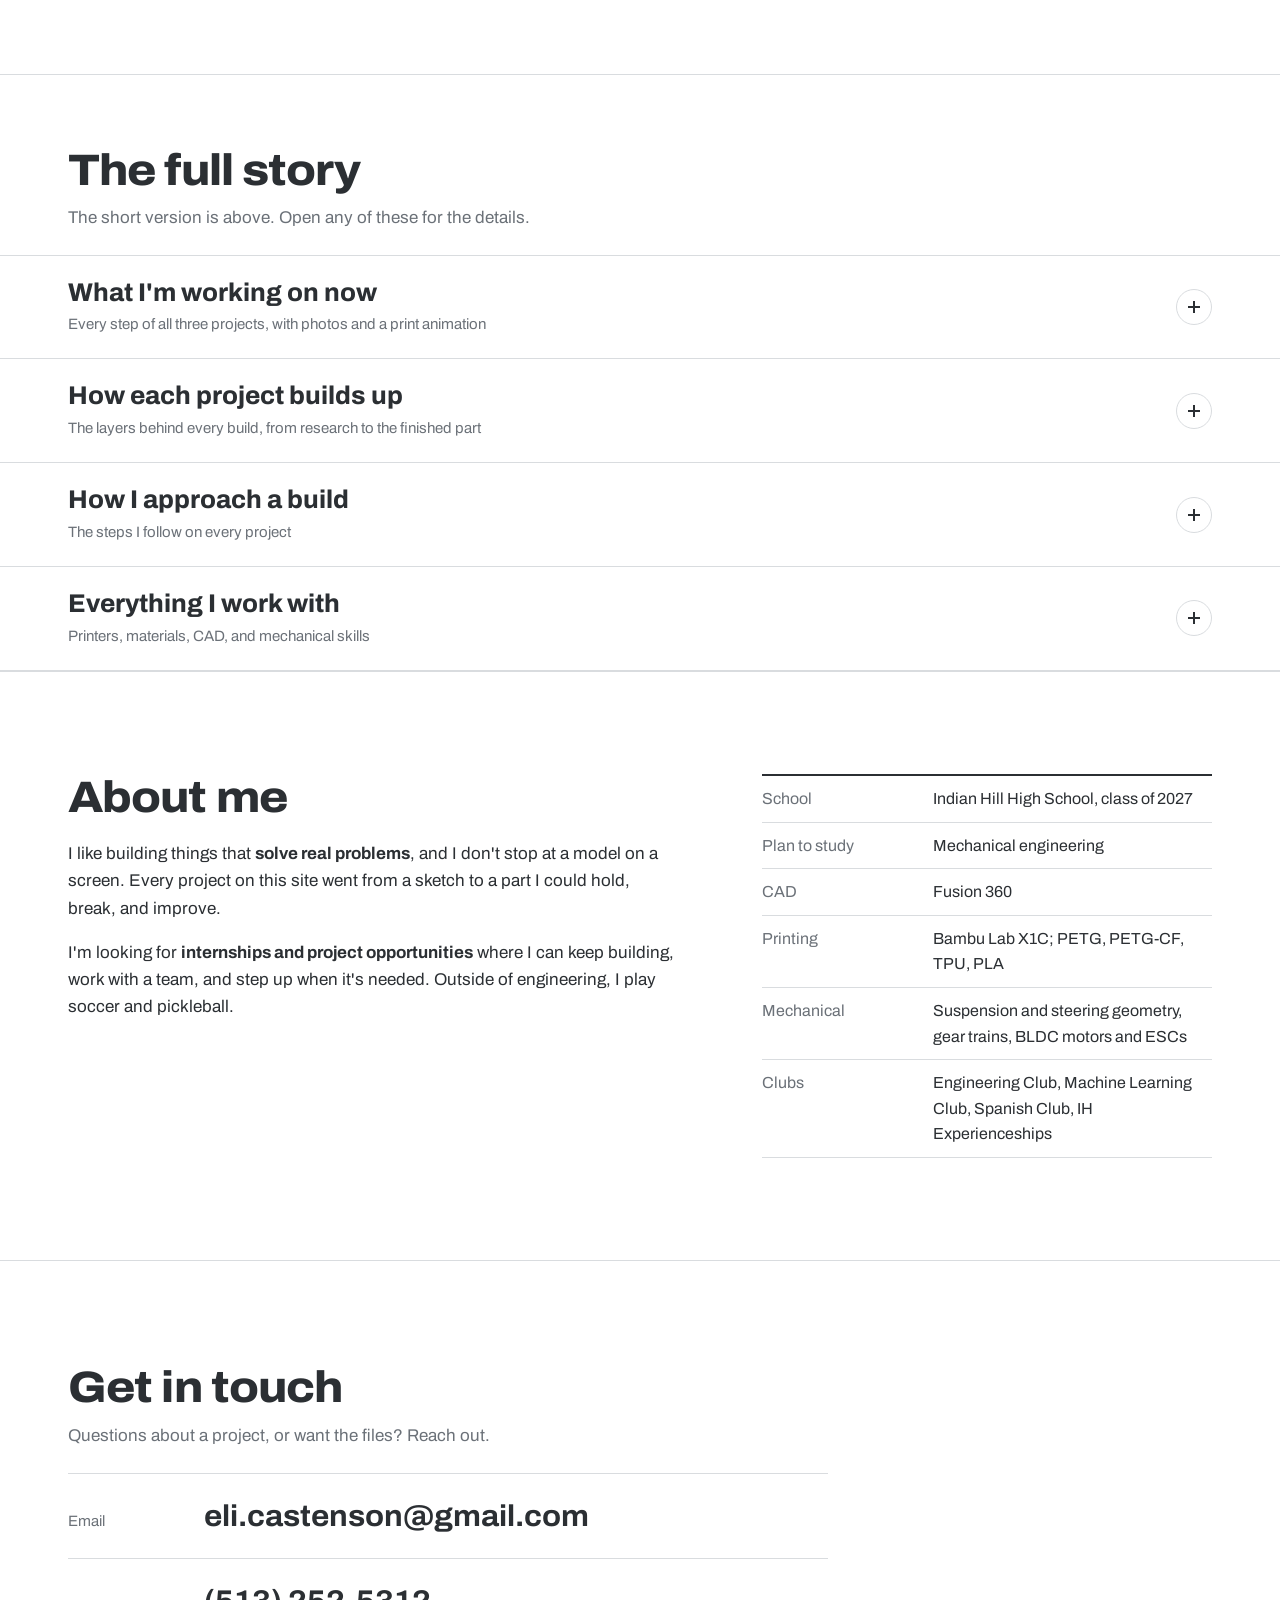
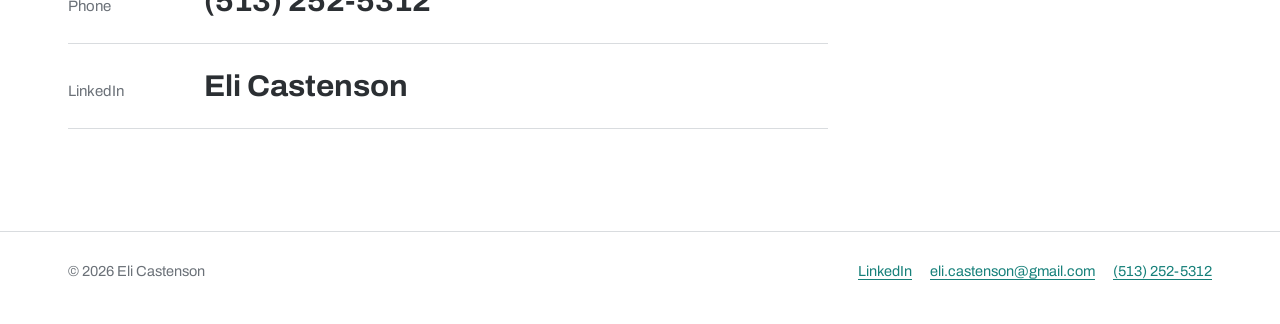
==== commit f0fc6233: "Bring back all home page content in expandable panels Process, approach, skills, and Now printing re" ====
--- a/index.html
+++ b/index.html
@@ -16,7 +16,7 @@
   <link rel="preconnect" href="https://fonts.googleapis.com">
   <link rel="preconnect" href="https://fonts.gstatic.com" crossorigin>
   <link href="https://fonts.googleapis.com/css2?family=Archivo:wdth,wght@62..125,400..800&family=IBM+Plex+Mono:wght@400;500;600&display=swap" rel="stylesheet">
-  <link rel="stylesheet" href="style.css?v=15">
+  <link rel="stylesheet" href="style.css?v=16">
 </head>
 <body>
 
@@ -26,6 +26,7 @@
     <nav class="nav" aria-label="Main">
       <a href="#projects">Projects</a>
       <a href="projects.html">Timeline</a>
+      <a href="#now">Now printing</a>
       <a href="#about">About</a>
       <a href="#contact">Contact</a>
     </nav>
@@ -91,10 +92,23 @@
           <span class="state wip">In progress: testing version 2</span>
           <h2><a href="paddle.html">3D printed pickleball paddle</a></h2>
           <p>A flexible TPU honeycomb core between two PETG plates. The first versions flexed and split, so I traced both failures and fixed them. <strong>Result: two paddles that play real games, for about $12 of material each.</strong></p>
+          <details class="proj-more">
+            <summary>Specs and progress</summary>
+            <dl class="spec-list">
+              <dt>Size</dt><dd>14.2 &times; 6.9 in, 0.64 in thick</dd>
+              <dt>Materials</dt><dd>PETG, TPU, PETG-CF</dd>
+              <dt>Material cost</dt><dd>About $12 each</dd>
+            </dl>
+            <ol class="mini-process" aria-label="Process">
+              <li>Research</li><li>CAD</li><li>Print</li><li>Broke</li><li>Fixed</li><li>Played</li><li class="now">v2</li>
+            </ol>
+          </details>
           <a class="btn" href="paddle.html">See the build</a>
         </div>
-        <figure class="proj-media">
+        <figure class="proj-media dimfig">
           <img class="mat" src="images/compare/mine-pair.webp" alt="My two 3D printed pickleball paddles, PETG on the left and PETG-CF on the right">
+          <span class="lead" style="--x:31%;--y:34%"><span>PETG</span></span>
+          <span class="lead l" style="--x:69%;--y:34%"><span>PETG-CF</span></span>
         </figure>
       </article>
 
@@ -103,25 +117,502 @@
           <span class="state wip">Driving, upgrading the drivetrain</span>
           <h2><a href="rc-car.html">Custom RC car</a></h2>
           <p>Built from the ground up for a Formula RC league idea in my engineering club. I rebuilt version 1 as separate, fastened parts and worked through camber, steering, and drivetrain failures. <strong>Result: it drives.</strong> Next is a stronger motor shaft adapter.</p>
+          <details class="proj-more">
+            <summary>Specs and progress</summary>
+            <dl class="spec-list">
+              <dt>Built from</dt><dd>3D printed PETG, heat-set inserts, M2 steel rod</dd>
+              <dt>Electronics</dt><dd>BLDC motor, ESC, servo, receiver, LiPo</dd>
+              <dt>Started</dt><dd>Winter 2025&ndash;26</dd>
+            </dl>
+            <ol class="mini-process" aria-label="Process">
+              <li>Research</li><li>CAD v1</li><li>Rebuild</li><li>Wheels</li><li>Drove</li><li class="now">Adapter</li><li class="todo">League</li>
+            </ol>
+          </details>
           <a class="btn" href="rc-car.html">See the build</a>
         </div>
-        <figure class="proj-media">
+        <figure class="proj-media dimfig">
           <img src="images/rc-car/card.jpg" alt="The custom RC car with its 3D printed chassis, suspension, and electronics" width="1200" height="900">
+          <span class="lead" style="--x:26%;--y:30%"><span>ESC</span></span>
+          <span class="lead" style="--x:46%;--y:49%"><span>20 kg steering servo</span></span>
+          <span class="lead" style="--x:51%;--y:64%"><span>Hand-bent M2 steering rods</span></span>
         </figure>
       </article>
 
       <article class="proj">
         <div class="proj-text">
           <span class="state wip">In progress: IRB and method plan</span>
-          <h2><a href="projects.html#now">AP Research: printed gearboxes</a></h2>
+          <h2><a href="#now">AP Research: printed gearboxes</a></h2>
           <p>Most studies test one printed gearbox design by itself, so their results can't be compared. I'm designing a <strong>cycloidal and a planetary reducer, both exactly 7:1</strong>, and testing them on one rig for efficiency, backlash, and noise.</p>
-          <a class="btn" href="projects.html#now">See the research plan</a>
+          <a class="btn" href="#now">See the research plan</a>
         </div>
         <figure class="proj-media dark">
           <img src="images/ap-research/cycloidal.svg" alt="Animated diagram of my 7:1 cycloidal drive">
         </figure>
       </article>
     </div>
+  </section>
+
+  <!-- More detail: everything in depth, one click away -->
+  <section class="story" aria-labelledby="more-h">
+    <div class="wrap story-head">
+      <h2 id="more-h">The full story</h2>
+      <p class="muted">The short version is above. Open any of these for the details.</p>
+    </div>
+    <details class="fold" id="now-fold">
+      <summary><div class="wrap"><span class="fold-t">What I'm working on now</span><span class="fold-s">Every step of all three projects, with photos and a print animation</span><span class="fold-i" aria-hidden="true"></span></div></summary>
+  <!-- ============ NOW PRINTING ============ -->
+  <!--
+    To update progress: change each step's class to "done", "now", or leave it blank.
+    The progress bar, percentage, and layer count update themselves from those steps.
+    Each step's <template> holds what appears in the detail panel when it's clicked.
+    data-material sets the temperatures shown in the print animation (PETG, TPU, ABS, PETG-CF, PLA).
+  -->
+  <section id="now">
+    <div class="wrap">
+      <div class="process-head">
+        <h2>What I'm working on now</h2>
+        <p>Live from my print queue. <span class="hint">Pick any step to see inside the print.</span></p>
+      </div>
+
+      <div class="jobs">
+        <article class="job" style="--job:#5b7fae" data-shape="paddle" data-color="#5b7fae">
+          <div class="job-head"><span class="live">Printing</span><code>paddle_v2.3mf</code></div>
+          <div class="mini"><div class="bed"></div><div class="obj"></div><div class="nozzle"></div></div>
+          <h3>Paddle v2: tuning the feel</h3>
+          <p class="cursor">Testing how core thickness changes the feel</p>
+          <ol class="steps">
+            <li class="done" data-material="PETG">
+              <button type="button" class="step-btn" aria-controls="inspector">Two v1 paddles finished</button>
+              <template>
+                <div class="insp-media"><figure><img src="images/paddle/card.jpg" alt="The two finished paddles standing side by side"><figcaption>Both v1 paddles.</figcaption></figure><figure class="is-video"><video src="videos/pickle-game.mp4" poster="videos/pickle-game-poster.jpg" controls playsinline preload="metadata" aria-label="Video of a game outside with both paddles"></video><figcaption>In a game: PETG on the left, PETG-CF on the right.</figcaption></figure><figure><img src="images/paddle/finished.jpg" alt="Both finished paddles with grips, next to a pickleball"><figcaption>Gripped and ready to play.</figcaption></figure><figure class="is-video"><video src="videos/pickle-slowmo.mp4" poster="videos/pickle-slowmo-poster.jpg" autoplay muted loop playsinline preload="metadata" aria-label="Slow-motion video of the paddle hitting a ball"></video><figcaption>Slow motion: the paddle hitting the ball.</figcaption></figure></div>
+                <p>Version 1 is done: <strong>two playable paddles</strong>, one in PETG and one in PETG-CF. Each is a TPU honeycomb core between two plates, locked together by the rim guard, a dovetail handle, and a heat-set insert.</p><p>Both have <strong>held up in real games</strong>, including the PETG-CF paddle after I fixed its insert.</p>
+                <ul class="insp-facts"><li>~$12 material each</li><li>Plays softer than typical</li><li>More control &amp; spin</li></ul>
+              </template>
+            </li>
+            <li class="now" data-material="TPU">
+              <button type="button" class="step-btn" aria-controls="inspector">TPU core thickness test</button>
+              <template>
+                <div class="insp-media"><figure><img src="images/paddle/core.jpg" alt="The printed black TPU honeycomb core"><figcaption>The TPU honeycomb core.</figcaption></figure><figure><img src="images/paddle/profile.jpg" alt="A finished paddle seen edge-on, showing its thickness"><figcaption>Edge-on: the core sets the thickness.</figcaption></figure><figure><img src="images/paddle/sketches.jpg" alt="Pencil sketches of the paddle, TPU core, and insert pocket"><figcaption>My original sketches of the core.</figcaption></figure></div>
+                <p>Both paddles <strong>play softer than a typical paddle</strong>. The flexible TPU core is the part that absorbs impact, so it's the first thing I'm changing.</p><p>I'm testing how the <strong>thickness of the TPU core</strong> changes how soft or stiff the paddle feels on contact.</p>
+                <ul class="insp-facts"><li>Material: TPU</li><li>Variable: core thickness</li></ul><p class="insp-q"><b>The question:</b> How much of the paddle's feel comes from the core alone?</p>
+              </template>
+            </li>
+            <li data-material="ABS">
+              <button type="button" class="step-btn" aria-controls="inspector">ABS plates (stiffer)</button>
+              <template>
+                <div class="insp-media"><figure><img src="images/paddle/plate.jpg" alt="A printed PETG face plate held in hand"><figcaption>A v1 PETG face plate.</figcaption></figure><figure><img src="images/paddle/plate-flat.jpg" alt="A PETG face plate on the counter"><figcaption>The plates take every hit.</figcaption></figure><figure><img src="images/paddle/glue.jpg" alt="Spraying adhesive onto the paddle plates"><figcaption>Bonding plates to the core.</figcaption></figure></div>
+                <p>The 3D printed paddle project I learned from used ABS for its plates. <strong>ABS is stiffer than PETG</strong>, but I only had PETG filaments on hand for version 1.</p><p>Since the face plates take every hit, swapping their material is the next way to change the feel.</p>
+                <ul class="insp-facts"><li>Material: ABS</li><li>Compare against PETG</li></ul>
+              </template>
+            </li>
+            <li data-material="PETG">
+              <button type="button" class="step-btn" aria-controls="inspector">Bigger face, same build plate</button>
+              <template>
+                <div class="insp-media"><figure><img src="images/paddle/parts.jpg" alt="All the printed paddle parts laid out"><figcaption>Every v1 part, sized to fit my build plate.</figcaption></figure><figure><img src="images/paddle/plate-flat.jpg" alt="A PETG face plate on the counter"><figcaption>The v1 face is slightly smaller than standard.</figcaption></figure></div>
+                <p>I kept the version 1 face slightly smaller than a standard paddle so it would fit on my printer's build plate.</p><p>Next, I'm changing the design so a <strong>regulation-size face</strong> can be printed on the same printer.</p>
+                <ul class="insp-facts"><li>Goal: regulation-size face</li><li>Same Bambu Lab X1C</li></ul>
+              </template>
+            </li>
+            <li data-material="PETG">
+              <button type="button" class="step-btn" aria-controls="inspector">Thinner but stiffer</button>
+              <template>
+                <div class="insp-media"><figure><img src="images/paddle/profile.jpg" alt="A finished paddle seen edge-on"><figcaption>Version 1's thickness.</figcaption></figure><figure><img src="images/paddle/finished.jpg" alt="Both finished paddles"><figcaption>The v1 paddles to beat.</figcaption></figure></div>
+                <p>A thinner paddle usually flexes more, so making it thinner <em>and</em> stiffer means <strong>two goals pulling against each other</strong>.</p><p>Figuring out that trade-off is the next design challenge.</p>
+                <p class="insp-q"><b>The question:</b> Can I get a thinner paddle without losing stiffness?</p>
+              </template>
+            </li>
+          </ol>
+          <div class="bar"><span></span></div>
+          <div class="job-meta"><span>Progress <b class="pct">0%</b></span><span>Layer <b class="layer">0</b>/<b class="total">0</b></span></div>
+        </article>
+
+        <article class="job" style="--job:#9aa7b4" data-shape="car" data-color="#9aa7b4">
+          <div class="job-head"><span class="live">Printing</span><code>rc-car_drivetrain.3mf</code></div>
+          <div class="mini"><div class="bed"></div><div class="obj"></div><div class="nozzle"></div></div>
+          <h3>RC car: a drivetrain built to last</h3>
+          <p class="cursor">Designing a motor shaft adapter</p>
+          <ol class="steps">
+            <li class="done" data-material="PETG">
+              <button type="button" class="step-btn" aria-controls="inspector">Steering linkage &amp; toe</button>
+              <template>
+                <div class="insp-media"><figure class="is-video"><video src="videos/steering-demo.mp4" poster="videos/steering-demo-poster.jpg" autoplay muted loop playsinline preload="metadata" aria-label="Video of the front wheels steering left and right"></video><figcaption>The steering working.</figcaption></figure><figure><img src="images/rc-car/notes-steering.jpg" alt="A dimensioned part sketch with 'steering next!'"><figcaption>My notebook: steering was next.</figcaption></figure><figure><img src="images/rc-car/notes-redesign.jpg" alt="The handwritten redesign list"><figcaption>"Fix steering from jumping" was on the list.</figcaption></figure></div>
+                <p>I <strong>bent M2 stainless steel rods by hand</strong> to make the steering linkage. After some practice, I could bend them precisely enough that the toe on both front wheels came out <strong>almost identical</strong>.</p><p>Fixing the steering from jumping was one of the items on my version 2 redesign list.</p>
+                <ul class="insp-facts"><li>M2 stainless rod</li><li>Hand-bent</li><li>Near-identical toe</li></ul>
+              </template>
+            </li>
+            <li class="done" data-material="PETG">
+              <button type="button" class="step-btn" aria-controls="inspector">Camber on all four wheels</button>
+              <template>
+                <div class="insp-media"><figure><img src="images/rc-car/rear.jpg" alt="Rear suspension and shocks"><figcaption>Rear suspension and shocks.</figcaption></figure><figure><img src="images/rc-car/front-camber.jpg" alt="Head-on close-up of a front wheel, its top tilted slightly inward for negative camber, with the steering knuckle and shock"><figcaption>Front wheel at slightly negative camber.</figcaption></figure><figure><img src="images/rc-car/shock.jpg" alt="Measuring a shock with calipers"><figcaption>Measuring a shock.</figcaption></figure></div>
+                <p>My first pull arms, which support the top of each wheel, gave <strong>so much positive camber that the car couldn't move</strong>. I kept redesigning and testing their length until all four wheels sat at <strong>slightly negative camber</strong>.</p><p>Along the way I also fixed suspension arms I'd made too short by using a radius where I meant a diameter.</p>
+                <ul class="insp-facts"><li>Extreme positive → slightly negative</li><li>Pull arm length</li></ul>
+              </template>
+            </li>
+            <li class="done" data-material="PETG">
+              <button type="button" class="step-btn" aria-controls="inspector">First drive</button>
+              <template>
+                <div class="insp-media"><figure class="is-video"><video src="videos/rc-first-drive.mp4" poster="videos/rc-first-drive-poster.jpg" controls playsinline preload="metadata" aria-label="Video of the RC car driving for the first time"></video><figcaption>The first test drive.</figcaption></figure><figure><img src="images/rc-car/electronics.jpg" alt="Top view of the car's electronics"><figcaption>Receiver, ESC, servo, and battery on board.</figcaption></figure></div>
+                <p>After all the redesigns, the car drove for the first time.</p>
+                <ul class="insp-facts"><li>It drives!</li></ul>
+              </template>
+            </li>
+            <li class="now" data-material="PETG-CF">
+              <button type="button" class="step-btn" aria-controls="inspector">Motor shaft adapter</button>
+              <template>
+                <div class="insp-media"><figure><img src="images/rc-car/shredded-gear.jpg" alt="The shredded PETG-CF bevel gear"><figcaption>The PETG-CF bevel gear after one try.</figcaption></figure><figure><img src="images/rc-car/sleeve-calcs.jpg" alt="Hand calculations for the adapter sleeve"><figcaption>Planning the adapter sleeve.</figcaption></figure><figure><img src="images/rc-car/grub-screw.jpg" alt="Tightening the grub screw on the sleeve"><figcaption>Tightening the grub screw.</figcaption></figure><figure><img src="images/rc-car/motor.jpg" alt="The motor mount with the metal bevel gear"><figcaption>The motor with the metal bevel gear.</figcaption></figure></div>
+                <p>The drivetrain is where <strong>most of my time has gone</strong>. My printed differential couldn't carry load, the PETG-CF bevel gear shredded on the first drive, the metal gear didn't fit the motor shaft, and the machined aluminum sleeve stripped under its grub screw.</p>
+                <p>Now I'm <strong>designing an adapter</strong> that either sets onto or fits over the motor shaft. I'm deciding between ordering it from a machining service like PCBWay or making it from the other end of the shaft I already ordered.</p>
+                <ul class="insp-facts"><li>Order from PCBWay?</li><li>Or reuse the spare shaft end?</li><li>Lesson: pick parts as a system</li></ul>
+                <p class="insp-q"><b>The question:</b> Which option gives a strong, accurate fit on the motor shaft?</p>
+              </template>
+            </li>
+            <li data-material="PETG">
+              <button type="button" class="step-btn" aria-controls="inspector">Formula RC league</button>
+              <template>
+                <div class="insp-media"><figure><img src="images/rc-car/card.jpg" alt="The finished RC car"><figcaption>The car that started it.</figcaption></figure><figure><img src="images/rc-car/sketch.jpg" alt="Hand sketch of the RC car layout"><figcaption>Where it began: my first layout sketch.</figcaption></figure></div>
+                <p>The reason I started this car: an idea for a <strong>"Formula RC" league</strong> in my engineering club. Once the drivetrain is solid, getting the league going is the next step.</p><p><span class="todo">Add your plan: how the league would work and what you're doing next.</span></p>
+                <ul class="insp-facts"><li>Engineering club</li></ul>
+              </template>
+            </li>
+          </ol>
+          <div class="bar"><span></span></div>
+          <div class="job-meta"><span>Progress <b class="pct">0%</b></span><span>Layer <b class="layer">0</b>/<b class="total">0</b></span></div>
+        </article>
+
+        <article class="job" style="--job:#4fc4bd" data-shape="reducer" data-color="#4fc4bd">
+          <div class="job-head"><span class="live">Printing</span><code>ap-research_reducers.3mf</code></div>
+          <div class="mini"><div class="bed"></div><div class="obj"></div><div class="nozzle"></div></div>
+          <h3>AP Research: cycloidal vs. planetary</h3>
+          <p class="cursor">Comparing two 3D printed 7:1 reducers</p>
+          <ol class="steps">
+            <li class="done" data-material="PLA">
+              <button type="button" class="step-btn" aria-controls="inspector">Research question &amp; literature review</button>
+              <template>
+                <div class="insp-media"><figure class="is-diagram"><img src="images/ap-research/planetary.svg" alt="Diagram of a 7:1 single-stage planetary gearbox: a 12-tooth sun, three 30-tooth planets, and a fixed 72-tooth ring"><figcaption>Planetary: one way to get 7:1 (illustration).</figcaption></figure><figure class="is-diagram"><img src="images/ap-research/cycloidal.svg" alt="Diagram of a 7:1 cycloidal drive: a 7-lobe disk on an eccentric bearing inside 8 ring pins"><figcaption>Cycloidal: one way to get 7:1 (illustration).</figcaption></figure></div>
+                <p>Low-cost robots rely more and more on 3D printed speed reducers, which let small, weak motors drive heavy joints. Cycloidal drives and planetary gearboxes are the <strong>two most commonly printed designs</strong>, and several studies claim cycloidal drives suit printing better.</p><p>But most published work tests one design by itself, at different ratios and with different methods, so <strong>the results can't be compared</strong>. The few studies that compare designs on one test bench leave out efficiency, backlash, or noise.</p>
+                <ul class="insp-facts"><li>Cycloidal vs. planetary</li><li>7:1 ratio</li><li>PLA</li></ul><p class="insp-q"><b>My research question:</b> How do student-designed, 3D printed (PLA) cycloidal and single-stage planetary speed reducers with an identical 7:1 reduction ratio compare in efficiency, noise, and backlash when printed and tested under identical conditions?</p>
+              </template>
+            </li>
+            <li class="now" data-material="PLA">
+              <button type="button" class="step-btn" aria-controls="inspector">IRB form &amp; method plan</button>
+              <template>
+                
+                <p>The study is a quantitative, comparative experiment with no human participants. It follows the approach of Roozing and Roozing (2024) and Bezzini et al. (2024), who both compared printed designs on one shared test rig.</p><p>I'll build <strong>one prototype of each design</strong> and <strong>repeat every test five times</strong>. The conclusions apply to these two prototypes, which I'll state as a limitation.</p>
+                <ul class="insp-facts"><li>No human participants</li><li>5 trials per test</li><li>One shared test rig</li></ul>
+              </template>
+            </li>
+            <li data-material="PLA">
+              <button type="button" class="step-btn" aria-controls="inspector">Design both reducers in CAD</button>
+              <template>
+                <div class="insp-media"><figure class="is-diagram"><img src="images/ap-research/planetary.svg" alt="Diagram of a 7:1 single-stage planetary gearbox: a 12-tooth sun, three 30-tooth planets, and a fixed 72-tooth ring"><figcaption>Planetary: one way to get 7:1 (illustration).</figcaption></figure><figure class="is-diagram"><img src="images/ap-research/cycloidal.svg" alt="Diagram of a 7:1 cycloidal drive: a 7-lobe disk on an eccentric bearing inside 8 ring pins"><figcaption>Cycloidal: one way to get 7:1 (illustration).</figcaption></figure></div>
+                <p>Both reducers will be <strong>exactly 7:1</strong>, with the same outer size, mounting flange, input coupling, and output bearing, so <strong>the only difference is what's inside</strong>.</p><p>I'm limiting each design to three iterations and documenting the process.</p>
+                <ul class="insp-facts"><li>Exactly 7:1</li><li>Same outer size &amp; mounts</li><li>Max 3 iterations each</li></ul>
+              </template>
+            </li>
+            <li data-material="PLA">
+              <button type="button" class="step-btn" aria-controls="inspector">Calibrate, print &amp; assemble</button>
+              <template>
+                
+                <p>I'll print a tolerance test piece, <strong>calibrate my Bambu X1C</strong>, and lock one slicer profile. Then I'll print one of each design, plus a spare sun gear and a spare disk pair.</p><p>I'll measure the key dimensions with calipers and reprint any meshing part that's <strong>off by more than 0.1 mm</strong>. Each unit gets identical hardware and the same weighed amount of grease, then a 20-minute break-in.</p>
+                <ul class="insp-facts"><li>Tolerance: ±0.1 mm</li><li>Same grease, by weight</li><li>20 min break-in</li></ul>
+              </template>
+            </li>
+            <li data-material="PLA">
+              <button type="button" class="step-btn" aria-controls="inspector">Calibrate the rig &amp; pilot test</button>
+              <template>
+                
+                <p>I'll calibrate the motor with a resistance test and a no-load test, and record the background noise and the motor's noise on its own so they can be subtracted later.</p><p>Then I'll run a <strong>pilot test</strong> on each design, fix any problems, and freeze the procedure. <strong>The pilot data gets thrown out</strong>.</p>
+                <ul class="insp-facts"><li>Motor losses separated out</li><li>Pilot data discarded</li></ul>
+              </template>
+            </li>
+            <li data-material="PLA">
+              <button type="button" class="step-btn" aria-controls="inspector">Test efficiency, backlash &amp; noise</button>
+              <template>
+                
+                <p><b>Efficiency:</b> lift 1, 2, and 4 kg at about 100 rpm output, filming the power supply's voltage and current along with a timed 0.5 m section of the lift. Output power divided by input power gives efficiency.</p><p><b>Backlash:</b> lock the input, apply ±0.1 and ±0.2 N·m, and read a laser spot on a wall scale at 8 output positions, at the start, middle, and end of testing.</p><p><b>Noise:</b> at 700 and 1,400 rpm input, record a 10-second dBA average at 30 cm and a 15-second audio file, then subtract the motor noise and compare frequency spectrums in Audacity.</p>
+                <ul class="insp-facts"><li>5 repeats each</li><li>Randomized order</li><li>Laser + wall scale</li></ul>
+              </template>
+            </li>
+            <li data-material="PLA">
+              <button type="button" class="step-btn" aria-controls="inspector">Analyze &amp; write up</button>
+              <template>
+                
+                <p>All statistics run in JASP: two-way ANOVAs for efficiency (design × load) and noise (design × speed), a Welch's t-test for backlash, and a paired t-test for wear. Every comparison reports a <strong>95% confidence interval and an effect size</strong>.</p><p>Metal gearbox data predicts the planetary will be more efficient and the cycloidal will have less backlash, but printed studies suggest that <strong>pattern may reverse in plastic</strong>. Since there are no testing standards for printed gears, the low-cost, repeatable test method is a contribution other builders can use too.</p>
+                <ul class="insp-facts"><li>JASP</li><li>ANOVA + t-tests</li><li>Effect sizes</li></ul><p class="insp-q"><b>Why it matters:</b> Printed reducers make up the joints for legged robots, exoskeletons, and humanoids. The results will help builders choose a design for low-ratio printed actuators.</p>
+              </template>
+            </li>
+          </ol>
+          <div class="bar"><span></span></div>
+          <div class="job-meta"><span>Progress <b class="pct">0%</b></span><span>Layer <b class="layer">0</b>/<b class="total">0</b></span></div>
+        </article>
+      </div>
+
+      <!-- Detail panel: filled in by script.js when a step is clicked -->
+      <div class="inspector" id="inspector" hidden>
+        <div class="insp-sim">
+          <div class="job-head"><span class="live" id="insp-state">Printing</span><code id="insp-file"></code></div>
+          <canvas id="insp-canvas" role="img" aria-label="Animation of this step being 3D printed layer by layer"></canvas>
+          <div class="insp-readout">
+            <div><span>Nozzle</span><b id="r-noz">25°C</b></div>
+            <div><span>Bed</span><b id="r-bed">25°C</b></div>
+            <div><span>Layer</span><b id="r-layer">0/48</b></div>
+            <div><span>Progress</span><b id="r-pct">0%</b></div>
+          </div>
+          <div class="term" id="insp-term" aria-hidden="true"></div>
+        </div>
+        <div class="insp-info">
+          <div class="insp-meta"><span class="insp-status" id="insp-status"></span><span class="insp-job" id="insp-job"></span></div>
+          <h3 id="insp-title"></h3>
+          <div class="insp-body" id="insp-body"></div>
+        </div>
+      </div>
+    </div>
+  </section>
+    </details>
+    <details class="fold" id="process-fold">
+      <summary><div class="wrap"><span class="fold-t">How each project builds up</span><span class="fold-s">The layers behind every build, from research to the finished part</span><span class="fold-i" aria-hidden="true"></span></div></summary>
+  <section id="process">
+    <div class="wrap">
+      <div class="process-head">
+        <h2>Every project builds up in layers</h2>
+        <p>Both projects went through the same loop. The top layers are where I learned the most: <strong>something breaks, I find out exactly why</strong>, and the next version is better for it. <span class="hint">Open any layer to see how it played out in each project.</span></p>
+      </div>
+      <ol class="stack" id="stack">
+          <li>
+            <details class="layer">
+              <summary>
+                <span class="ln">L01</span>
+                <span class="layer-head"><span class="lh-title">Research the real thing</span><span class="lh-desc">How it works and how it's manufactured.</span><span class="ex">Commercial paddle cores, what's inside an RC car</span></span>
+                <span class="chev" aria-hidden="true"></span>
+              </summary>
+              <div class="layer-detail">
+                <p class="layer-intro">Before I model anything, I want to know <strong>how the real product works</strong>, how it's made, and whether anyone has already tried building one. That tells me what has to stay the same and what I can change for a 3D printer.</p>
+                <div class="layer-cols">
+              <div class="layer-col">
+                <figure class="ratio-4-3"><img src="images/paddle/sketches.jpg" alt="Pencil sketches of the paddle face, TPU core, and insert pocket" loading="lazy"></figure>
+                <div>
+                  <h4>In the paddle</h4>
+                  <p>I researched how commercial paddles work and how they're manufactured. High-end paddles use a <strong>polypropylene honeycomb core</strong> between stiff face sheets. I found one 3D printed paddle project and borrowed its approach: <strong>TPU sandwiched between harder plates</strong>. They used ABS; I used PETG.</p>
+                  <a class="more" href="paddle.html#research">See it in the build log</a>
+                </div>
+              </div>
+              <div class="layer-col">
+                <figure class="ratio-4-3"><img src="images/rc-car/electronics.jpg" alt="Top view of the car's electronics" loading="lazy"></figure>
+                <div>
+                  <h4>In the RC car</h4>
+                  <p>I researched what most RC cars have, and my dad showed me pictures of his from the 1980s. Every one has a radio receiver, a BLDC motor, an ESC to drive the motor's phases, a steering servo, and a battery. <strong>I ordered one of each</strong>, picking for value.</p>
+                  <a class="more" href="rc-car.html#research">See it in the build log</a>
+                </div>
+              </div>
+                </div>
+              </div>
+            </details>
+          </li>
+          <li>
+            <details class="layer">
+              <summary>
+                <span class="ln">L02</span>
+                <span class="layer-head"><span class="lh-title">Design in CAD</span><span class="lh-desc">Turn the research into parts my printer can make.</span><span class="ex">Dovetail handle, separate file for every car part</span></span>
+                <span class="chev" aria-hidden="true"></span>
+              </summary>
+              <div class="layer-detail">
+                <p class="layer-intro">Next I turn the research into <strong>parts my printer can actually make</strong>. That means planning around build plate size, how parts join together, and how accurate the printer really is.</p>
+                <div class="layer-cols">
+              <div class="layer-col">
+                <figure class="ratio-4-3"><img src="images/paddle/parts.jpg" alt="All the printed paddle parts laid out" loading="lazy"></figure>
+                <div>
+                  <h4>In the paddle</h4>
+                  <p>A <strong>TPU honeycomb core with a PETG plate on each side</strong>. A rim guard with a circular key presses into a channel around the core, and the plates join at the handle with a dovetail. I kept the face slightly small to fit my build plate and made the handle longer than standard.</p>
+                  <a class="more" href="paddle.html#design">See it in the build log</a>
+                </div>
+              </div>
+              <div class="layer-col">
+                <figure class="ratio-4-3"><img src="images/rc-car/sketch.jpg" alt="Hand sketch of the RC car layout" loading="lazy"></figure>
+                <div>
+                  <h4>In the RC car</h4>
+                  <p>My first design put every part in one CAD file, so moving one thing meant moving everything. For version 2, I <strong>gave each part its own file</strong> and avoided joints that needed extreme accuracy from my printer.</p>
+                  <a class="more" href="rc-car.html#rethink">See it in the build log</a>
+                </div>
+              </div>
+                </div>
+              </div>
+            </details>
+          </li>
+          <li>
+            <details class="layer">
+              <summary>
+                <span class="ln">L03</span>
+                <span class="layer-head"><span class="lh-title">Print &amp; assemble</span><span class="lh-desc">Pick materials, print, and fasten it together.</span><span class="ex">PETG + TPU + PETG-CF, heat-set inserts &amp; screws</span></span>
+                <span class="chev" aria-hidden="true"></span>
+              </summary>
+              <div class="layer-detail">
+                <p class="layer-intro">Choosing materials is part of the design. Each one bends, handles heat, and bonds differently, and how parts are fastened changes how the whole thing behaves.</p>
+                <div class="layer-cols">
+              <div class="layer-col">
+                <figure class="ratio-4-3"><img src="images/paddle/core.jpg" alt="The printed TPU honeycomb core" loading="lazy"></figure>
+                <div>
+                  <h4>In the paddle</h4>
+                  <p>Printed on my Bambu Lab X1C in PETG, TPU, and PETG-CF, then glued together. An <strong>M3 brass heat-set insert</strong> in a hex pocket fuses the plates, and a screw in the bottom of the handle holds the whole assembly together.</p>
+                  <a class="more" href="paddle.html#design">See it in the build log</a>
+                </div>
+              </div>
+              <div class="layer-col">
+                <figure class="ratio-4-3 pos-top"><img src="images/rc-car/notes-hardware.jpg" alt="Handwritten list of inserts, screws, and rods" loading="lazy"></figure>
+                <div>
+                  <h4>In the RC car</h4>
+                  <p>Version 1 had no fasteners, so prints rarely fit. I ordered heat-set inserts and M3–M5 screws and <strong>fastened parts together instead of printing them in place</strong>. It worked much better.</p>
+                  <a class="more" href="rc-car.html#rethink">See it in the build log</a>
+                </div>
+              </div>
+                </div>
+              </div>
+            </details>
+          </li>
+          <li>
+            <details class="layer">
+              <summary>
+                <span class="ln">L04</span>
+                <span class="layer-head"><span class="lh-title">Test until it breaks</span><span class="lh-desc">Use it for real and see what fails.</span><span class="ex">Paddle split on a forehand, gear shredded on first drive</span></span>
+                <span class="chev" aria-hidden="true"></span>
+              </summary>
+              <div class="layer-detail">
+                <p class="layer-intro">The only way to know if a design works is to use it for real. Failures show me what the CAD model couldn't.</p>
+                <div class="layer-cols">
+              <div class="layer-col">
+                <figure class="ratio-4-3"><img src="images/paddle/handle.jpg" alt="A printed handle piece" loading="lazy"></figure>
+                <div>
+                  <h4>In the paddle</h4>
+                  <p>Before I added glue, <strong>the layers slid against each other</strong> and the paddle flexed too much to play with. Later, the <strong>PETG-CF paddle split on a forehand</strong> when the top half came off.</p>
+                  <a class="more" href="paddle.html#failures">See it in the build log</a>
+                </div>
+              </div>
+              <div class="layer-col">
+                <figure class="ratio-4-3"><img src="images/rc-car/shredded-gear.jpg" alt="The shredded PETG-CF bevel gear" loading="lazy"></figure>
+                <div>
+                  <h4>In the RC car</h4>
+                  <p>My printed differential gears <strong>weren't accurate enough to carry load</strong>. The <strong>PETG-CF bevel gear shredded</strong> the instant the motor drove it. And my first pull arms gave so much positive camber the car couldn't even move.</p>
+                  <a class="more" href="rc-car.html#drivetrain">See it in the build log</a>
+                </div>
+              </div>
+                </div>
+              </div>
+            </details>
+          </li>
+          <li>
+            <details class="layer">
+              <summary>
+                <span class="ln">L05</span>
+                <span class="layer-head"><span class="lh-title">Diagnose why</span><span class="lh-desc">Work backward from the failure to the cause.</span><span class="ex">PETG-CF too heat-resistant for the insert, parts never chosen to fit</span></span>
+                <span class="chev" aria-hidden="true"></span>
+              </summary>
+              <div class="layer-detail">
+                <p class="layer-intro">A failure is only useful once I find the real cause, not just the symptom. This is where I learned the most.</p>
+                <div class="layer-cols">
+              <div class="layer-col">
+                <figure class="ratio-4-3"><img src="images/paddle/plate.jpg" alt="A PETG face plate" loading="lazy"></figure>
+                <div>
+                  <h4>In the paddle</h4>
+                  <p>The floppy feel <strong>came from the layers slipping, not from soft material</strong>. The split <strong>traced back to the brass insert</strong>: PETG-CF handles heat better than PETG, so the plastic around it never got hot enough to bond.</p>
+                  <a class="more" href="paddle.html#failures">See it in the build log</a>
+                </div>
+              </div>
+              <div class="layer-col">
+                <figure class="ratio-4-3 pos-top"><img src="images/rc-car/sleeve-calcs.jpg" alt="Hand calculations for the adapter sleeve" loading="lazy"></figure>
+                <div>
+                  <h4>In the RC car</h4>
+                  <p>Most drivetrain problems came from <strong>parts I never checked against each other</strong>. The metal gear's bore was too big for the motor shaft, the sleeve we machined came out oversized, and its walls were too thin for a grub screw. The short suspension arms came from mixing up a radius and a diameter.</p>
+                  <a class="more" href="rc-car.html#drivetrain">See it in the build log</a>
+                </div>
+              </div>
+                </div>
+              </div>
+            </details>
+          </li>
+          <li>
+            <details class="layer">
+              <summary>
+                <span class="ln">L06</span>
+                <span class="layer-head"><span class="lh-title">Fix &amp; iterate</span><span class="lh-desc">Change the design and print it again.</span><span class="ex">PETG packed into the insert pocket, camber tuned to slightly negative</span></span>
+                <span class="chev" aria-hidden="true"></span>
+              </summary>
+              <div class="layer-detail">
+                <p class="layer-intro">Then I change the design and print again. Each version is better than the last because of what broke.</p>
+                <div class="layer-cols">
+              <div class="layer-col">
+                <figure class="ratio-4-3"><img src="images/paddle/card.jpg" alt="The two finished paddles" loading="lazy"></figure>
+                <div>
+                  <h4>In the paddle</h4>
+                  <p><strong>Gluing the plates to the core stiffened the paddle</strong>. Packing regular <strong>PETG into the hex pocket</strong> gave the insert something to melt into, and it's held up since. Next: an ABS version, testing TPU core thickness, and a bigger face on the same build plate.</p>
+                  <a class="more" href="paddle.html#results">See it in the build log</a>
+                </div>
+              </div>
+              <div class="layer-col">
+                <figure class="ratio-4-3"><img src="images/rc-car/rear.jpg" alt="Rear suspension and shocks" loading="lazy"></figure>
+                <div>
+                  <h4>In the RC car</h4>
+                  <p>I designed a part to fix the short arms, adjusted pull arm length until all four wheels had <strong>slightly negative camber</strong>, and bent M2 stainless rods into a steering linkage with near-identical toe. After all of that, <strong>the car drove for the first time</strong>.</p>
+                  <a class="more" href="rc-car.html#chassis">See it in the build log</a>
+                </div>
+              </div>
+                </div>
+              </div>
+            </details>
+          </li>
+      </ol>
+    </div>
+  </section>
+    </details>
+    <details class="fold" id="approach-fold">
+      <summary><div class="wrap"><span class="fold-t">How I approach a build</span><span class="fold-s">The steps I follow on every project</span><span class="fold-i" aria-hidden="true"></span></div></summary>
+  <section class="approach-sec">
+    <div class="wrap">
+      <div class="approach">
+        <p>The same steps run through the paddle, the RC car, and my AP Research study.</p>
+        <ol>
+          <li><div><h3>Learn how the real thing works first</h3>
+            <p>Before modeling anything, I study how the commercial version works and how it's made, and look for anyone who has already built one.</p>
+            <p>Paddle: polypropylene honeycomb cores. RC car: the five parts every car needs. AP Research: published studies on printed gearboxes.</p></div></li>
+          <li><div><h3>Pin down one question</h3>
+            <p>I decide exactly what I'm trying to find out, so I know what success looks like.</p>
+            <p>No study compares cycloidal and planetary reducers at the same 7:1 ratio on one rig, so that became my research question.</p></div></li>
+          <li><div><h3>Design for my printer, not a perfect one</h3>
+            <p>One CAD file per part, joints that tolerate normal print accuracy, heat-set inserts and screws instead of press fits, and parts sized to my build plate.</p></div></li>
+          <li><div><h3>Calibrate before I trust a print</h3>
+            <p>Tolerance test pieces, one locked slicer profile, and calipers on every critical part. Any meshing part that's off by more than 0.1 mm gets reprinted.</p></div></li>
+          <li><div><h3>Test the same way every time</h3>
+            <p>Same setup, a pilot run first, and repeated trials. In my AP Research study, every test runs five times in a randomized order.</p></div></li>
+          <li><div><h3>When it breaks, find the real cause</h3>
+            <p>I work backward from the failure to what actually caused it, then change the design.</p>
+            <p>The PETG-CF insert that never bonded. Drivetrain parts that were never chosen to fit together.</p></div></li>
+          <li><div><h3>Write it all down</h3>
+            <p>Notebook sketches, hand calculations, hardware lists, and a limit on design iterations, so every step is documented.</p></div></li>
+        </ol>
+      </div>
+    </div>
+  </section>
+    </details>
+    <details class="fold" id="skills-fold">
+      <summary><div class="wrap"><span class="fold-t">Everything I work with</span><span class="fold-s">Printers, materials, CAD, and mechanical skills</span><span class="fold-i" aria-hidden="true"></span></div></summary>
+  <section id="skills">
+    <div class="wrap">
+      <h2 style="margin-bottom:28px">What I work with</h2>
+      <div class="skills">
+        <div>
+          <h3>3D printing</h3>
+          <ul><li>Bambu Lab X1C</li><li>PETG, PETG-CF, TPU, PLA</li><li>Multi-material assemblies</li><li>Heat-set inserts</li><li>Tolerance tests and calibration</li></ul>
+        </div>
+        <div>
+          <h3>CAD and design</h3>
+          <ul><li>Fusion 360</li><li>Multi-part assemblies</li><li>Dovetails and keyed joints</li><li>Designing for print tolerance</li><li>Gear trains: planetary and cycloidal</li></ul>
+        </div>
+        <div>
+          <h3>Mechanical</h3>
+          <ul><li>Suspension and camber geometry</li><li>Steering linkages and toe</li><li>Gears and differentials</li><li>BLDC motor, ESC, servo, radio</li><li>Drill press and tapping</li></ul>
+        </div>
+      </div>
+    </div>
+  </section>
+    </details>
   </section>
 
   <!-- About -->
@@ -172,7 +663,7 @@
   </div>
 </footer>
 
-<script src="script.js?v=15" defer></script>
-<script src="hero-printer.js?v=15" defer></script>
+<script src="script.js?v=16" defer></script>
+<script src="hero-printer.js?v=16" defer></script>
 </body>
 </html>
--- a/style.css
+++ b/style.css
@@ -720,3 +720,31 @@
 
 .proj-text > p { max-width: 30em; margin-bottom: 24px; }
 .proj-media.dark img { object-fit: contain; background: #1c2228; padding: 3% 0; }
+
+/* "The full story": collapsed sections under the projects */
+.story { padding: clamp(40px, 6vw, 72px) 0 0; border-top: 1px solid var(--rule); }
+.story-head { margin-bottom: 24px; }
+.story-head p { margin-top: 10px; }
+.fold { border-top: 1px solid var(--rule); }
+.fold:last-of-type { border-bottom: 1px solid var(--rule); }
+.fold > summary { list-style: none; cursor: pointer; padding: 22px 0; }
+.fold > summary::-webkit-details-marker { display: none; }
+.fold > summary .wrap { display: grid; grid-template-columns: minmax(0, 1fr) auto; grid-template-areas: "t i" "s i"; gap: 4px 24px; align-items: center; }
+.fold-t { grid-area: t; font-weight: 750; font-size: clamp(20px, 2vw, 26px); line-height: 1.2; }
+.fold-s { grid-area: s; color: var(--ink-2); font-size: 15px; }
+.fold-i { grid-area: i; width: 36px; height: 36px; border: 1px solid var(--rule); border-radius: 50%; position: relative; transition: transform .2s; }
+.fold-i::before, .fold-i::after { content: ""; position: absolute; left: 50%; top: 50%; width: 12px; height: 2px; margin: -1px 0 0 -6px; background: var(--ink); }
+.fold-i::after { transform: rotate(90deg); transition: transform .2s; }
+.fold[open] .fold-i::after { transform: rotate(0deg); }
+.fold > summary:hover .fold-t { color: var(--teal-ink); }
+.fold > summary:focus-visible { outline: 2px solid var(--teal); outline-offset: -2px; }
+.fold > section { padding-top: 8px; border-top: 0; }
+.fold > section > .wrap > .sec-side, .fold > section h2:first-child { scroll-margin-top: 80px; }
+.approach-sec .approach { margin-top: 0; padding-top: 0; border-top: 0; }
+
+/* per-project specs, one click away */
+.proj-more { margin: -8px 0 24px; max-width: 30em; }
+.proj-more > summary { cursor: pointer; font-size: 15px; font-weight: 600; color: var(--teal-ink); width: max-content; }
+.proj-more[open] > summary { margin-bottom: 14px; }
+.proj-more .spec-list { margin-top: 0; }
+.fold > section, .fold > section [id], .fold { scroll-margin-top: 76px; }
